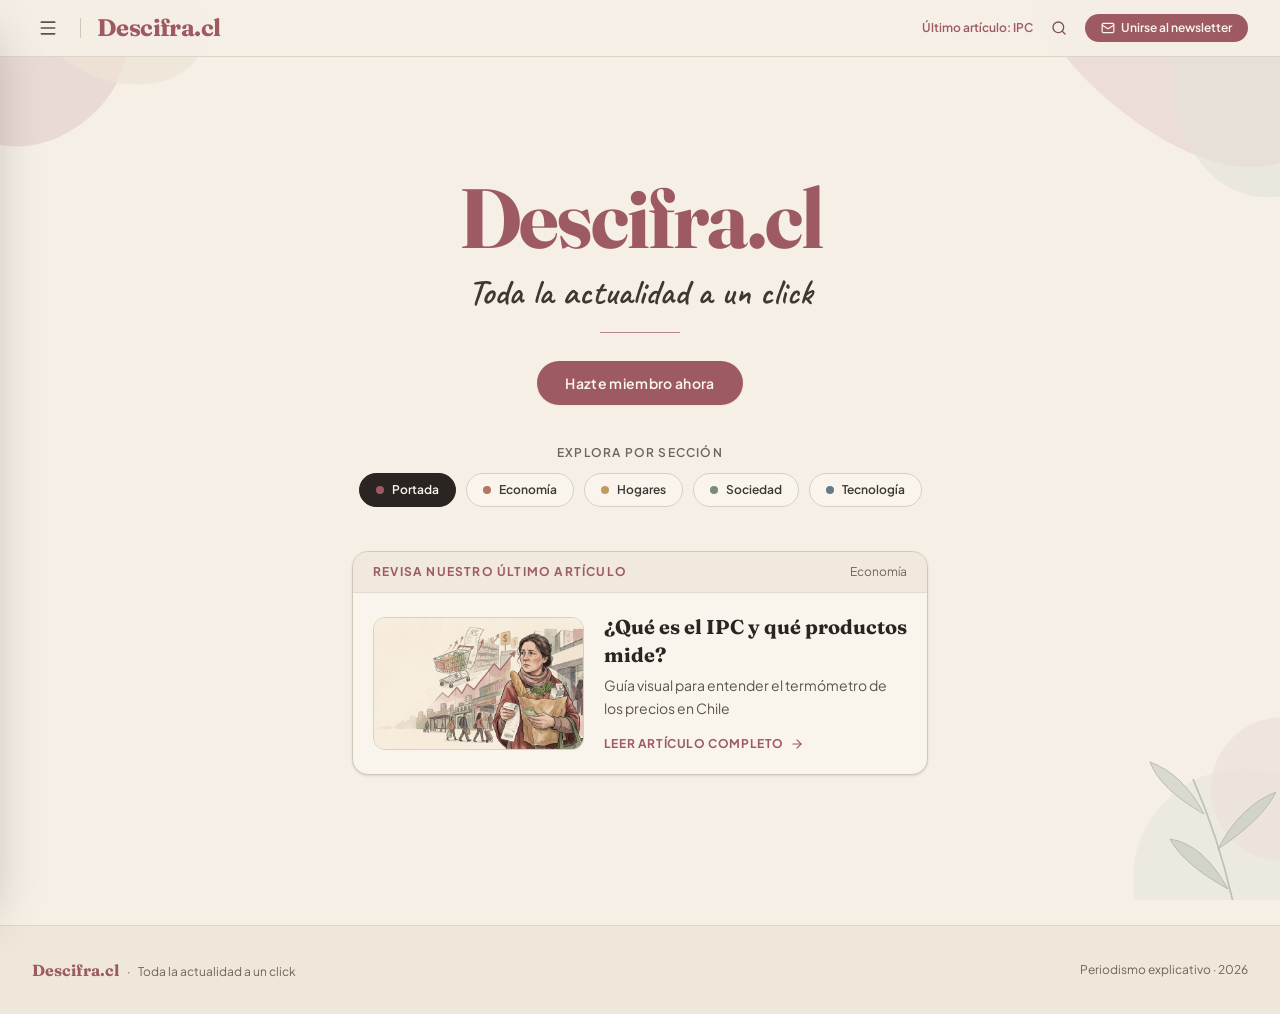
==== index.html @ 37ab764d "Add files via upload" ====
<!doctype html>
<html lang="es">
  <head>
    <meta charset="UTF-8" />
    <meta name="viewport" content="width=device-width, initial-scale=1.0" />
    <title>Descifra.cl — Toda la actualidad a un click</title>
    <meta name="description" content="Toda la actualidad a un click: periodismo explicativo, colorido e interactivo sobre economía, sociedad y contingencia." />
    <link rel="preconnect" href="https://fonts.googleapis.com" />
    <link rel="preconnect" href="https://fonts.gstatic.com" crossorigin />
    <link href="https://fonts.googleapis.com/css2?family=Caveat:wght@500;600;700&family=Fraunces:ital,opsz,wght@0,9..144,400;0,9..144,600;0,9..144,700;1,9..144,400&family=JetBrains+Mono:wght@400;500;600&family=Plus+Jakarta+Sans:wght@400;500;600;700&display=swap" rel="stylesheet" />
    <style>/*! tailwindcss v4.3.5 | MIT License | https://tailwindcss.com */
@layer properties{@supports (((-webkit-hyphens:none)) and (not (margin-trim:block))) or ((-moz-orient:inline) and (not (color:rgb(from red r g b)))){*,:before,:after,::backdrop{--tw-translate-x:0;--tw-translate-y:0;--tw-translate-z:0;--tw-rotate-x:initial;--tw-rotate-y:initial;--tw-rotate-z:initial;--tw-skew-x:initial;--tw-skew-y:initial;--tw-space-y-reverse:0;--tw-divide-y-reverse:0;--tw-border-style:solid;--tw-leading:initial;--tw-font-weight:initial;--tw-tracking:initial;--tw-ordinal:initial;--tw-slashed-zero:initial;--tw-numeric-figure:initial;--tw-numeric-spacing:initial;--tw-numeric-fraction:initial;--tw-shadow:0 0 #0000;--tw-shadow-color:initial;--tw-shadow-alpha:100%;--tw-inset-shadow:0 0 #0000;--tw-inset-shadow-color:initial;--tw-inset-shadow-alpha:100%;--tw-ring-color:initial;--tw-ring-shadow:0 0 #0000;--tw-inset-ring-color:initial;--tw-inset-ring-shadow:0 0 #0000;--tw-ring-inset:initial;--tw-ring-offset-width:0px;--tw-ring-offset-color:#fff;--tw-ring-offset-shadow:0 0 #0000;--tw-blur:initial;--tw-brightness:initial;--tw-contrast:initial;--tw-grayscale:initial;--tw-hue-rotate:initial;--tw-invert:initial;--tw-opacity:initial;--tw-saturate:initial;--tw-sepia:initial;--tw-drop-shadow:initial;--tw-drop-shadow-color:initial;--tw-drop-shadow-alpha:100%;--tw-drop-shadow-size:initial;--tw-backdrop-blur:initial;--tw-backdrop-brightness:initial;--tw-backdrop-contrast:initial;--tw-backdrop-grayscale:initial;--tw-backdrop-hue-rotate:initial;--tw-backdrop-invert:initial;--tw-backdrop-opacity:initial;--tw-backdrop-saturate:initial;--tw-backdrop-sepia:initial;--tw-duration:initial;--tw-ease:initial;--tw-scale-x:1;--tw-scale-y:1;--tw-scale-z:1;--tw-outline-style:solid}}}@layer theme{:root,:host{--font-sans:"Plus Jakarta Sans", ui-sans-serif, system-ui, sans-serif;--font-mono:"JetBrains Mono", ui-monospace, SFMono-Regular, monospace;--color-white:#fff;--spacing:.25rem;--container-md:28rem;--container-xl:36rem;--container-2xl:42rem;--container-3xl:48rem;--text-xs:.75rem;--text-xs--line-height:calc(1 / .75);--text-sm:.875rem;--text-sm--line-height:calc(1.25 / .875);--text-base:1rem;--text-base--line-height:calc(1.5 / 1);--text-lg:1.125rem;--text-lg--line-height:calc(1.75 / 1.125);--text-xl:1.25rem;--text-xl--line-height:calc(1.75 / 1.25);--text-2xl:1.5rem;--text-2xl--line-height:calc(2 / 1.5);--text-3xl:1.875rem;--text-3xl--line-height:calc(2.25 / 1.875);--text-4xl:2.25rem;--text-4xl--line-height:calc(2.5 / 2.25);--text-5xl:3rem;--text-5xl--line-height:1;--text-6xl:3.75rem;--text-6xl--line-height:1;--text-7xl:4.5rem;--text-7xl--line-height:1;--font-weight-medium:500;--font-weight-semibold:600;--font-weight-bold:700;--tracking-tight:-.025em;--tracking-normal:0em;--tracking-wide:.025em;--tracking-wider:.05em;--tracking-widest:.1em;--leading-snug:1.375;--leading-relaxed:1.625;--radius-md:.375rem;--radius-lg:.5rem;--radius-xl:.75rem;--radius-2xl:1rem;--ease-out:cubic-bezier(0, 0, .2, 1);--blur-sm:8px;--default-transition-duration:.15s;--default-transition-timing-function:cubic-bezier(.4, 0, .2, 1);--default-font-family:var(--font-sans);--default-mono-font-family:var(--font-mono);--font-display:"Fraunces", Georgia, ui-serif, serif;--font-script:"Caveat", cursive}}@layer base{*,:after,:before,::backdrop{box-sizing:border-box;border:0 solid;margin:0;padding:0}::file-selector-button{box-sizing:border-box;border:0 solid;margin:0;padding:0}html,:host{-webkit-text-size-adjust:100%;tab-size:4;line-height:1.5;font-family:var(--default-font-family,-apple-system, BlinkMacSystemFont, "Segoe UI", Roboto, "Helvetica Neue", "Noto Sans", Arial, sans-serif, "Apple Color Emoji", "Segoe UI Emoji", "Segoe UI Symbol", "Noto Color Emoji");font-feature-settings:var(--default-font-feature-settings,normal);font-variation-settings:var(--default-font-variation-settings,normal);-webkit-tap-highlight-color:transparent}hr{height:0;color:inherit;border-top-width:1px}abbr:where([title]){-webkit-text-decoration:underline dotted;text-decoration:underline dotted}h1,h2,h3,h4,h5,h6{font-size:inherit;font-weight:inherit}a{color:inherit;-webkit-text-decoration:inherit;-webkit-text-decoration:inherit;-webkit-text-decoration:inherit;-webkit-text-decoration:inherit;text-decoration:inherit}b,strong{font-weight:bolder}code,kbd,samp,pre{font-family:var(--default-mono-font-family,ui-monospace, SFMono-Regular, Menlo, Monaco, Consolas, "Liberation Mono", "Courier New", monospace);font-feature-settings:var(--default-mono-font-feature-settings,normal);font-variation-settings:var(--default-mono-font-variation-settings,normal);font-size:1em}small{font-size:80%}sub,sup{vertical-align:baseline;font-size:75%;line-height:0;position:relative}sub{bottom:-.25em}sup{top:-.5em}table{text-indent:0;border-color:inherit;border-collapse:collapse}:-moz-focusring:where(:not(iframe)){outline:auto}progress{vertical-align:baseline}summary{display:list-item}ol,ul,menu{list-style:none}img,svg,video,canvas,audio,iframe,embed,object{vertical-align:middle;display:block}img,video{max-width:100%;height:auto}button,input,select,optgroup,textarea{font:inherit;font-feature-settings:inherit;font-variation-settings:inherit;letter-spacing:inherit;color:inherit;opacity:1;background-color:#0000;border-radius:0}::file-selector-button{font:inherit;font-feature-settings:inherit;font-variation-settings:inherit;letter-spacing:inherit;color:inherit;opacity:1;background-color:#0000;border-radius:0}:where(select:is([multiple],[size])) optgroup{font-weight:bolder}:where(select:is([multiple],[size])) optgroup option{padding-inline-start:20px}::file-selector-button{margin-inline-end:4px}::placeholder{opacity:1}@supports (not ((-webkit-appearance:-apple-pay-button))) or (contain-intrinsic-size:1px){::placeholder{color:currentColor}@supports (color:color-mix(in lab, red, red)){::placeholder{color:color-mix(in oklab, currentcolor 50%, transparent)}}}textarea{resize:vertical}::-webkit-search-decoration{-webkit-appearance:none}::-webkit-date-and-time-value{min-height:1lh;text-align:inherit}::-webkit-datetime-edit{display:inline-flex}::-webkit-datetime-edit-fields-wrapper{padding:0}::-webkit-datetime-edit{padding-block:0}::-webkit-datetime-edit-year-field{padding-block:0}::-webkit-datetime-edit-month-field{padding-block:0}::-webkit-datetime-edit-day-field{padding-block:0}::-webkit-datetime-edit-hour-field{padding-block:0}::-webkit-datetime-edit-minute-field{padding-block:0}::-webkit-datetime-edit-second-field{padding-block:0}::-webkit-datetime-edit-millisecond-field{padding-block:0}::-webkit-datetime-edit-meridiem-field{padding-block:0}::-webkit-calendar-picker-indicator{line-height:1}:-moz-ui-invalid{box-shadow:none}button,input:where([type=button],[type=reset],[type=submit]){appearance:button}::file-selector-button{appearance:button}::-webkit-inner-spin-button{height:auto}::-webkit-outer-spin-button{height:auto}[hidden]:where(:not([hidden=until-found])){display:none!important}html{scroll-behavior:smooth;font-family:var(--font-sans);color:#2a2522;-webkit-font-smoothing:antialiased;background-color:#f5efe6}h1,h2,h3,h4{font-family:var(--font-display)}}@layer components;@layer utilities{.pointer-events-auto{pointer-events:auto}.pointer-events-none{pointer-events:none}.visible{visibility:visible}.sr-only{clip-path:inset(50%);white-space:nowrap;border-width:0;width:1px;height:1px;margin:-1px;padding:0;position:absolute;overflow:hidden}.absolute{position:absolute}.fixed{position:fixed}.relative{position:relative}.static{position:static}.sticky{position:sticky}.inset-0{inset:0}.inset-y-0{inset-block:0}.-top-10{top:calc(var(--spacing) * -10)}.-top-16{top:calc(var(--spacing) * -16)}.top-0{top:0}.top-3{top:calc(var(--spacing) * 3)}.top-4{top:calc(var(--spacing) * 4)}.top-\[42\%\]{top:42%}.-right-12{right:calc(var(--spacing) * -12)}.-right-20{right:calc(var(--spacing) * -20)}.right-3{right:calc(var(--spacing) * 3)}.right-4{right:calc(var(--spacing) * 4)}.-bottom-16{bottom:calc(var(--spacing) * -16)}.-left-24{left:calc(var(--spacing) * -24)}.left-0{left:0}.left-1\/2{left:50%}.z-0{z-index:0}.z-10{z-index:10}.z-40{z-index:40}.z-50{z-index:50}.order-1{order:1}.order-2{order:2}.container{width:100%}@media (width>=40rem){.container{max-width:40rem}}@media (width>=48rem){.container{max-width:48rem}}@media (width>=64rem){.container{max-width:64rem}}@media (width>=80rem){.container{max-width:80rem}}@media (width>=96rem){.container{max-width:96rem}}.mx-2{margin-inline:calc(var(--spacing) * 2)}.mx-auto{margin-inline:auto}.mt-0\.5{margin-top:calc(var(--spacing) * .5)}.mt-1{margin-top:var(--spacing)}.mt-1\.5{margin-top:calc(var(--spacing) * 1.5)}.mt-2{margin-top:calc(var(--spacing) * 2)}.mt-3{margin-top:calc(var(--spacing) * 3)}.mt-4{margin-top:calc(var(--spacing) * 4)}.mt-5{margin-top:calc(var(--spacing) * 5)}.mt-6{margin-top:calc(var(--spacing) * 6)}.mt-7{margin-top:calc(var(--spacing) * 7)}.mt-8{margin-top:calc(var(--spacing) * 8)}.mt-10{margin-top:calc(var(--spacing) * 10)}.mt-11{margin-top:calc(var(--spacing) * 11)}.mt-12{margin-top:calc(var(--spacing) * 12)}.mb-1{margin-bottom:var(--spacing)}.mb-1\.5{margin-bottom:calc(var(--spacing) * 1.5)}.mb-2{margin-bottom:calc(var(--spacing) * 2)}.mb-2\.5{margin-bottom:calc(var(--spacing) * 2.5)}.mb-3{margin-bottom:calc(var(--spacing) * 3)}.mb-4{margin-bottom:calc(var(--spacing) * 4)}.mb-5{margin-bottom:calc(var(--spacing) * 5)}.mb-6{margin-bottom:calc(var(--spacing) * 6)}.ml-0\.5{margin-left:calc(var(--spacing) * .5)}.ml-1{margin-left:var(--spacing)}.line-clamp-2{-webkit-line-clamp:2;-webkit-box-orient:vertical;display:-webkit-box;overflow:hidden}.block{display:block}.contents{display:contents}.flex{display:flex}.grid{display:grid}.hidden{display:none}.inline{display:inline}.inline-block{display:inline-block}.inline-flex{display:inline-flex}.table{display:table}.aspect-\[16\/9\]{aspect-ratio:16/9}.aspect-\[16\/10\]{aspect-ratio:16/10}.h-1\.5{height:calc(var(--spacing) * 1.5)}.h-2{height:calc(var(--spacing) * 2)}.h-2\.5{height:calc(var(--spacing) * 2.5)}.h-3{height:calc(var(--spacing) * 3)}.h-3\.5{height:calc(var(--spacing) * 3.5)}.h-4{height:calc(var(--spacing) * 4)}.h-5{height:calc(var(--spacing) * 5)}.h-6{height:calc(var(--spacing) * 6)}.h-9{height:calc(var(--spacing) * 9)}.h-10{height:calc(var(--spacing) * 10)}.h-14{height:calc(var(--spacing) * 14)}.h-16{height:calc(var(--spacing) * 16)}.h-72{height:calc(var(--spacing) * 72)}.h-80{height:calc(var(--spacing) * 80)}.h-\[1\.5px\]{height:1.5px}.h-\[3px\]{height:3px}.h-auto{height:auto}.h-full{height:100%}.min-h-\[calc\(100vh-8rem\)\]{min-height:calc(100vh - 8rem)}.min-h-screen{min-height:100vh}.w-1\.5{width:calc(var(--spacing) * 1.5)}.w-2{width:calc(var(--spacing) * 2)}.w-2\.5{width:calc(var(--spacing) * 2.5)}.w-3{width:calc(var(--spacing) * 3)}.w-3\.5{width:calc(var(--spacing) * 3.5)}.w-4{width:calc(var(--spacing) * 4)}.w-5{width:calc(var(--spacing) * 5)}.w-6{width:calc(var(--spacing) * 6)}.w-10{width:calc(var(--spacing) * 10)}.w-14{width:calc(var(--spacing) * 14)}.w-16{width:calc(var(--spacing) * 16)}.w-20{width:calc(var(--spacing) * 20)}.w-72{width:calc(var(--spacing) * 72)}.w-80{width:calc(var(--spacing) * 80)}.w-96{width:calc(var(--spacing) * 96)}.w-full{width:100%}.w-px{width:1px}.max-w-2xl{max-width:var(--container-2xl)}.max-w-3xl{max-width:var(--container-3xl)}.max-w-\[85vw\]{max-width:85vw}.max-w-\[960px\]{max-width:960px}.max-w-\[1320px\]{max-width:1320px}.max-w-md{max-width:var(--container-md)}.max-w-xl{max-width:var(--container-xl)}.min-w-0{min-width:0}.flex-1{flex:1}.shrink-0{flex-shrink:0}.-translate-x-1\/2{--tw-translate-x:calc(calc(1 / 2 * 100%) * -1);translate:var(--tw-translate-x) var(--tw-translate-y)}.-translate-x-full{--tw-translate-x:-100%;translate:var(--tw-translate-x) var(--tw-translate-y)}.translate-x-0{--tw-translate-x:0px;translate:var(--tw-translate-x) var(--tw-translate-y)}.-translate-y-1\/2{--tw-translate-y:calc(calc(1 / 2 * 100%) * -1);translate:var(--tw-translate-x) var(--tw-translate-y)}.transform{transform:var(--tw-rotate-x, ) var(--tw-rotate-y, ) var(--tw-rotate-z, ) var(--tw-skew-x, ) var(--tw-skew-y, )}.cursor-pointer{cursor:pointer}.resize{resize:both}.scroll-mt-24{scroll-margin-top:calc(var(--spacing) * 24)}.grid-cols-1{grid-template-columns:repeat(1,minmax(0,1fr))}.grid-cols-2{grid-template-columns:repeat(2,minmax(0,1fr))}.flex-col{flex-direction:column}.flex-wrap{flex-wrap:wrap}.items-baseline{align-items:baseline}.items-center{align-items:center}.items-start{align-items:flex-start}.justify-between{justify-content:space-between}.justify-center{justify-content:center}.gap-1{gap:var(--spacing)}.gap-1\.5{gap:calc(var(--spacing) * 1.5)}.gap-2{gap:calc(var(--spacing) * 2)}.gap-2\.5{gap:calc(var(--spacing) * 2.5)}.gap-3{gap:calc(var(--spacing) * 3)}.gap-4{gap:calc(var(--spacing) * 4)}.gap-5{gap:calc(var(--spacing) * 5)}.gap-6{gap:calc(var(--spacing) * 6)}.gap-8{gap:calc(var(--spacing) * 8)}.gap-10{gap:calc(var(--spacing) * 10)}:where(.space-y-1>:not(:last-child)){--tw-space-y-reverse:0;margin-block-start:calc(var(--spacing) * var(--tw-space-y-reverse));margin-block-end:calc(var(--spacing) * calc(1 - var(--tw-space-y-reverse)))}:where(.space-y-1\.5>:not(:last-child)){--tw-space-y-reverse:0;margin-block-start:calc(calc(var(--spacing) * 1.5) * var(--tw-space-y-reverse));margin-block-end:calc(calc(var(--spacing) * 1.5) * calc(1 - var(--tw-space-y-reverse)))}:where(.space-y-3>:not(:last-child)){--tw-space-y-reverse:0;margin-block-start:calc(calc(var(--spacing) * 3) * var(--tw-space-y-reverse));margin-block-end:calc(calc(var(--spacing) * 3) * calc(1 - var(--tw-space-y-reverse)))}:where(.space-y-4>:not(:last-child)){--tw-space-y-reverse:0;margin-block-start:calc(calc(var(--spacing) * 4) * var(--tw-space-y-reverse));margin-block-end:calc(calc(var(--spacing) * 4) * calc(1 - var(--tw-space-y-reverse)))}:where(.space-y-14>:not(:last-child)){--tw-space-y-reverse:0;margin-block-start:calc(calc(var(--spacing) * 14) * var(--tw-space-y-reverse));margin-block-end:calc(calc(var(--spacing) * 14) * calc(1 - var(--tw-space-y-reverse)))}:where(.divide-y>:not(:last-child)){--tw-divide-y-reverse:0;border-bottom-style:var(--tw-border-style);border-top-style:var(--tw-border-style);border-top-width:calc(1px * var(--tw-divide-y-reverse));border-bottom-width:calc(1px * calc(1 - var(--tw-divide-y-reverse)))}:where(.divide-\[\#DDD2C4\]>:not(:last-child)){border-color:#ddd2c4}.truncate{text-overflow:ellipsis;white-space:nowrap;overflow:hidden}.overflow-hidden{overflow:hidden}.rounded{border-radius:.25rem}.rounded-2xl{border-radius:var(--radius-2xl)}.rounded-full{border-radius:2147483647px}.rounded-lg{border-radius:var(--radius-lg)}.rounded-md{border-radius:var(--radius-md)}.rounded-xl{border-radius:var(--radius-xl)}.border{border-style:var(--tw-border-style);border-width:1px}.border-2{border-style:var(--tw-border-style);border-width:2px}.border-t{border-top-style:var(--tw-border-style);border-top-width:1px}.border-r{border-right-style:var(--tw-border-style);border-right-width:1px}.border-b{border-bottom-style:var(--tw-border-style);border-bottom-width:1px}.border-\[\#2A2522\]{border-color:#2a2522}.border-\[\#2A2522\]\/10{border-color:oklab(26.892% .00559601 .00744852/.1)}.border-\[\#3A322D\]{border-color:#3a322d}.border-\[\#B6C5AF\]{border-color:#b6c5af}.border-\[\#C9BCAE\]{border-color:#c9bcae}.border-\[\#D2C6B7\]{border-color:#d2c6b7}.border-\[\#D9CEBF\]{border-color:#d9cebf}.border-\[\#DDD2C4\]{border-color:#ddd2c4}.border-\[\#DEC1C2\]{border-color:#dec1c2}.border-\[\#DED4C6\]{border-color:#ded4c6}.border-\[\#E4DACB\]{border-color:#e4dacb}.border-\[\#FAF6F0\]\/90{border-color:oklab(97.4572% .00183618 .0088526/.9)}.bg-\[\#2A2522\]{background-color:#2a2522}.bg-\[\#2A2522\]\/35{background-color:oklab(26.892% .00559601 .00744852/.35)}.bg-\[\#2A2522\]\/45{background-color:oklab(26.892% .00559601 .00744852/.45)}.bg-\[\#4A403A\]{background-color:#4a403a}.bg-\[\#9E5A63\]{background-color:#9e5a63}.bg-\[\#9E5A63\]\/70{background-color:oklab(54.8139% .0877684 .0186/.7)}.bg-\[\#9E5A63\]\/90{background-color:oklab(54.8139% .0877684 .0186/.9)}.bg-\[\#241F1C\]{background-color:#241f1c}.bg-\[\#241F1C\]\/85{background-color:oklab(24.3889% .00574739 .00763387/.85)}.bg-\[\#332B26\]{background-color:#332b26}.bg-\[\#64798A\]{background-color:#64798a}.bg-\[\#D2C6B7\]{background-color:#d2c6b7}.bg-\[\#E0D6C8\]{background-color:#e0d6c8}.bg-\[\#EBE1D2\]{background-color:#ebe1d2}.bg-\[\#EEF2EC\]{background-color:#eef2ec}.bg-\[\#EFE7DA\]{background-color:#efe7da}.bg-\[\#EFE7DA\]\/80{background-color:oklab(93.0721% .00333086 .0191177/.8)}.bg-\[\#F5EFE6\]{background-color:#f5efe6}.bg-\[\#F5EFE6\]\/95{background-color:oklab(95.4327% .0027695 .01333/.95)}.bg-\[\#F6ECEB\]{background-color:#f6eceb}.bg-\[\#FAF5EC\]{background-color:#faf5ec}.bg-\[\#FAF5EC\]\/80{background-color:oklab(97.1552% .00172782 .0129529/.8)}.bg-\[\#FAF5EC\]\/85{background-color:oklab(97.1552% .00172782 .0129529/.85)}.bg-\[\#FAF5EC\]\/95{background-color:oklab(97.1552% .00172782 .0129529/.95)}.bg-\[\#FAF6F0\]{background-color:#faf6f0}.fill-current{fill:currentColor}.object-cover{object-fit:cover}.p-1{padding:var(--spacing)}.p-1\.5{padding:calc(var(--spacing) * 1.5)}.p-3\.5{padding:calc(var(--spacing) * 3.5)}.p-4{padding:calc(var(--spacing) * 4)}.p-5{padding:calc(var(--spacing) * 5)}.p-6{padding:calc(var(--spacing) * 6)}.px-2\.5{padding-inline:calc(var(--spacing) * 2.5)}.px-3{padding-inline:calc(var(--spacing) * 3)}.px-3\.5{padding-inline:calc(var(--spacing) * 3.5)}.px-4{padding-inline:calc(var(--spacing) * 4)}.px-5{padding-inline:calc(var(--spacing) * 5)}.px-6{padding-inline:calc(var(--spacing) * 6)}.px-7{padding-inline:calc(var(--spacing) * 7)}.py-1{padding-block:var(--spacing)}.py-1\.5{padding-block:calc(var(--spacing) * 1.5)}.py-2{padding-block:calc(var(--spacing) * 2)}.py-2\.5{padding-block:calc(var(--spacing) * 2.5)}.py-3{padding-block:calc(var(--spacing) * 3)}.py-4{padding-block:calc(var(--spacing) * 4)}.py-8{padding-block:calc(var(--spacing) * 8)}.py-10{padding-block:calc(var(--spacing) * 10)}.pt-3{padding-top:calc(var(--spacing) * 3)}.pt-4{padding-top:calc(var(--spacing) * 4)}.pt-5{padding-top:calc(var(--spacing) * 5)}.pt-8{padding-top:calc(var(--spacing) * 8)}.pt-10{padding-top:calc(var(--spacing) * 10)}.pb-2{padding-bottom:calc(var(--spacing) * 2)}.pb-4{padding-bottom:calc(var(--spacing) * 4)}.pb-16{padding-bottom:calc(var(--spacing) * 16)}.text-center{text-align:center}.text-left{text-align:left}.font-display{font-family:var(--font-display)}.font-mono{font-family:var(--font-mono)}.font-sans{font-family:var(--font-sans)}.text-2xl{font-size:var(--text-2xl);line-height:var(--tw-leading,var(--text-2xl--line-height))}.text-3xl{font-size:var(--text-3xl);line-height:var(--tw-leading,var(--text-3xl--line-height))}.text-4xl{font-size:var(--text-4xl);line-height:var(--tw-leading,var(--text-4xl--line-height))}.text-6xl{font-size:var(--text-6xl);line-height:var(--tw-leading,var(--text-6xl--line-height))}.text-base{font-size:var(--text-base);line-height:var(--tw-leading,var(--text-base--line-height))}.text-lg{font-size:var(--text-lg);line-height:var(--tw-leading,var(--text-lg--line-height))}.text-sm{font-size:var(--text-sm);line-height:var(--tw-leading,var(--text-sm--line-height))}.text-xl{font-size:var(--text-xl);line-height:var(--tw-leading,var(--text-xl--line-height))}.text-xs{font-size:var(--text-xs);line-height:var(--tw-leading,var(--text-xs--line-height))}.text-\[11px\]{font-size:11px}.leading-relaxed{--tw-leading:var(--leading-relaxed);line-height:var(--leading-relaxed)}.leading-snug{--tw-leading:var(--leading-snug);line-height:var(--leading-snug)}.font-bold{--tw-font-weight:var(--font-weight-bold);font-weight:var(--font-weight-bold)}.font-medium{--tw-font-weight:var(--font-weight-medium);font-weight:var(--font-weight-medium)}.font-semibold{--tw-font-weight:var(--font-weight-semibold);font-weight:var(--font-weight-semibold)}.tracking-normal{--tw-tracking:var(--tracking-normal);letter-spacing:var(--tracking-normal)}.tracking-tight{--tw-tracking:var(--tracking-tight);letter-spacing:var(--tracking-tight)}.tracking-wide{--tw-tracking:var(--tracking-wide);letter-spacing:var(--tracking-wide)}.tracking-wider{--tw-tracking:var(--tracking-wider);letter-spacing:var(--tracking-wider)}.tracking-widest{--tw-tracking:var(--tracking-widest);letter-spacing:var(--tracking-widest)}.text-balance{text-wrap:balance}.whitespace-nowrap{white-space:nowrap}.text-\[\#2A2522\]{color:#2a2522}.text-\[\#2B3727\]{color:#2b3727}.text-\[\#3E3732\]{color:#3e3732}.text-\[\#4A423C\]{color:#4a423c}.text-\[\#4E2328\]{color:#4e2328}.text-\[\#5A7053\]{color:#5a7053}.text-\[\#5D534B\]{color:#5d534b}.text-\[\#5D7356\]{color:#5d7356}.text-\[\#6E363E\]{color:#6e363e}.text-\[\#6E645C\]{color:#6e645c}.text-\[\#7A8B74\]{color:#7a8b74}.text-\[\#7B5257\]{color:#7b5257}.text-\[\#7D7268\]{color:#7d7268}.text-\[\#8D8177\]{color:#8d8177}.text-\[\#9E5A63\]{color:#9e5a63}.text-\[\#625A54\]{color:#625a54}.text-\[\#64798A\]{color:#64798a}.text-\[\#B87462\]{color:#b87462}.text-\[\#C7BAAB\]{color:#c7baab}.text-\[\#D9CEBF\]{color:#d9cebf}.text-\[\#EFE7DA\]{color:#efe7da}.text-\[\#FAF6F0\]{color:#faf6f0}.lowercase{text-transform:lowercase}.normal-case{text-transform:none}.uppercase{text-transform:uppercase}.italic{font-style:italic}.tabular-nums{--tw-numeric-spacing:tabular-nums;font-variant-numeric:var(--tw-ordinal, ) var(--tw-slashed-zero, ) var(--tw-numeric-figure, ) var(--tw-numeric-spacing, ) var(--tw-numeric-fraction, )}.underline-offset-4{text-underline-offset:4px}.accent-\[\#9E5A63\]{accent-color:#9e5a63}.opacity-0{opacity:0}.opacity-40{opacity:.4}.opacity-45{opacity:.45}.opacity-80{opacity:.8}.opacity-100{opacity:1}.shadow-2xl{--tw-shadow:0 25px 50px -12px var(--tw-shadow-color,#00000040);box-shadow:var(--tw-inset-shadow), var(--tw-inset-ring-shadow), var(--tw-ring-offset-shadow), var(--tw-ring-shadow), var(--tw-shadow)}.shadow-md{--tw-shadow:0 4px 6px -1px var(--tw-shadow-color,#0000001a), 0 2px 4px -2px var(--tw-shadow-color,#0000001a);box-shadow:var(--tw-inset-shadow), var(--tw-inset-ring-shadow), var(--tw-ring-offset-shadow), var(--tw-ring-shadow), var(--tw-shadow)}.shadow-sm{--tw-shadow:0 1px 3px 0 var(--tw-shadow-color,#0000001a), 0 1px 2px -1px var(--tw-shadow-color,#0000001a);box-shadow:var(--tw-inset-shadow), var(--tw-inset-ring-shadow), var(--tw-ring-offset-shadow), var(--tw-ring-shadow), var(--tw-shadow)}.shadow-xl{--tw-shadow:0 20px 25px -5px var(--tw-shadow-color,#0000001a), 0 8px 10px -6px var(--tw-shadow-color,#0000001a);box-shadow:var(--tw-inset-shadow), var(--tw-inset-ring-shadow), var(--tw-ring-offset-shadow), var(--tw-ring-shadow), var(--tw-shadow)}.shadow-xs{--tw-shadow:0 1px 2px 0 var(--tw-shadow-color,#0000000d);box-shadow:var(--tw-inset-shadow), var(--tw-inset-ring-shadow), var(--tw-ring-offset-shadow), var(--tw-ring-shadow), var(--tw-shadow)}.ring-2{--tw-ring-shadow:var(--tw-ring-inset, ) 0 0 0 calc(2px + var(--tw-ring-offset-width)) var(--tw-ring-color,currentcolor);box-shadow:var(--tw-inset-shadow), var(--tw-inset-ring-shadow), var(--tw-ring-offset-shadow), var(--tw-ring-shadow), var(--tw-shadow)}.ring-\[\#2A2522\]{--tw-ring-color:#2a2522}.blur{--tw-blur:blur(8px);filter:var(--tw-blur, ) var(--tw-brightness, ) var(--tw-contrast, ) var(--tw-grayscale, ) var(--tw-hue-rotate, ) var(--tw-invert, ) var(--tw-saturate, ) var(--tw-sepia, ) var(--tw-drop-shadow, )}.filter{filter:var(--tw-blur, ) var(--tw-brightness, ) var(--tw-contrast, ) var(--tw-grayscale, ) var(--tw-hue-rotate, ) var(--tw-invert, ) var(--tw-saturate, ) var(--tw-sepia, ) var(--tw-drop-shadow, )}.filter\!{filter:var(--tw-blur, ) var(--tw-brightness, ) var(--tw-contrast, ) var(--tw-grayscale, ) var(--tw-hue-rotate, ) var(--tw-invert, ) var(--tw-saturate, ) var(--tw-sepia, ) var(--tw-drop-shadow, )!important}.backdrop-blur-\[1px\]{--tw-backdrop-blur:blur(1px);-webkit-backdrop-filter:var(--tw-backdrop-blur, ) var(--tw-backdrop-brightness, ) var(--tw-backdrop-contrast, ) var(--tw-backdrop-grayscale, ) var(--tw-backdrop-hue-rotate, ) var(--tw-backdrop-invert, ) var(--tw-backdrop-opacity, ) var(--tw-backdrop-saturate, ) var(--tw-backdrop-sepia, );backdrop-filter:var(--tw-backdrop-blur, ) var(--tw-backdrop-brightness, ) var(--tw-backdrop-contrast, ) var(--tw-backdrop-grayscale, ) var(--tw-backdrop-hue-rotate, ) var(--tw-backdrop-invert, ) var(--tw-backdrop-opacity, ) var(--tw-backdrop-saturate, ) var(--tw-backdrop-sepia, )}.backdrop-blur-sm{--tw-backdrop-blur:blur(var(--blur-sm));-webkit-backdrop-filter:var(--tw-backdrop-blur, ) var(--tw-backdrop-brightness, ) var(--tw-backdrop-contrast, ) var(--tw-backdrop-grayscale, ) var(--tw-backdrop-hue-rotate, ) var(--tw-backdrop-invert, ) var(--tw-backdrop-opacity, ) var(--tw-backdrop-saturate, ) var(--tw-backdrop-sepia, );backdrop-filter:var(--tw-backdrop-blur, ) var(--tw-backdrop-brightness, ) var(--tw-backdrop-contrast, ) var(--tw-backdrop-grayscale, ) var(--tw-backdrop-hue-rotate, ) var(--tw-backdrop-invert, ) var(--tw-backdrop-opacity, ) var(--tw-backdrop-saturate, ) var(--tw-backdrop-sepia, )}.transition{transition-property:color,background-color,border-color,outline-color,text-decoration-color,fill,stroke,--tw-gradient-from,--tw-gradient-via,--tw-gradient-to,opacity,box-shadow,transform,translate,scale,rotate,filter,-webkit-backdrop-filter,backdrop-filter,display,content-visibility,overlay,pointer-events;transition-timing-function:var(--tw-ease,var(--default-transition-timing-function));transition-duration:var(--tw-duration,var(--default-transition-duration))}.transition-\[width\]{transition-property:width;transition-timing-function:var(--tw-ease,var(--default-transition-timing-function));transition-duration:var(--tw-duration,var(--default-transition-duration))}.transition-all{transition-property:all;transition-timing-function:var(--tw-ease,var(--default-transition-timing-function));transition-duration:var(--tw-duration,var(--default-transition-duration))}.transition-colors{transition-property:color,background-color,border-color,outline-color,text-decoration-color,fill,stroke,--tw-gradient-from,--tw-gradient-via,--tw-gradient-to;transition-timing-function:var(--tw-ease,var(--default-transition-timing-function));transition-duration:var(--tw-duration,var(--default-transition-duration))}.transition-opacity{transition-property:opacity;transition-timing-function:var(--tw-ease,var(--default-transition-timing-function));transition-duration:var(--tw-duration,var(--default-transition-duration))}.transition-shadow{transition-property:box-shadow;transition-timing-function:var(--tw-ease,var(--default-transition-timing-function));transition-duration:var(--tw-duration,var(--default-transition-duration))}.transition-transform{transition-property:transform,translate,scale,rotate;transition-timing-function:var(--tw-ease,var(--default-transition-timing-function));transition-duration:var(--tw-duration,var(--default-transition-duration))}.duration-150{--tw-duration:.15s;transition-duration:.15s}.duration-200{--tw-duration:.2s;transition-duration:.2s}.duration-300{--tw-duration:.3s;transition-duration:.3s}.ease-out{--tw-ease:var(--ease-out);transition-timing-function:var(--ease-out)}.ring-inset{--tw-ring-inset:inset}@media (hover:hover){:is(:where(.group):hover .group-hover\:translate-x-0\.5){--tw-translate-x:calc(var(--spacing) * .5);translate:var(--tw-translate-x) var(--tw-translate-y)}:is(:where(.group):hover .group-hover\:translate-x-1){--tw-translate-x:var(--spacing);translate:var(--tw-translate-x) var(--tw-translate-y)}:is(:where(.group):hover .group-hover\:scale-\[1\.03\]){scale:1.03}:is(:where(.group):hover .group-hover\:text-\[\#9E5A63\]){color:#9e5a63}:is(:where(.group):hover .group-hover\:text-\[\#FAF6F0\]){color:#faf6f0}}.placeholder\:text-\[\#8D8177\]::placeholder{color:#8d8177}@media (hover:hover){.hover\:scale-105:hover{--tw-scale-x:105%;--tw-scale-y:105%;--tw-scale-z:105%;scale:var(--tw-scale-x) var(--tw-scale-y)}.hover\:border-\[\#9E5A63\]:hover{border-color:#9e5a63}.hover\:border-\[\#B9AA98\]:hover{border-color:#b9aa98}.hover\:bg-\[\#3A322D\]:hover{background-color:#3a322d}.hover\:bg-\[\#9E5A63\]:hover{background-color:#9e5a63}.hover\:bg-\[\#844850\]:hover{background-color:#844850}.hover\:bg-\[\#EAE0D0\]:hover{background-color:#eae0d0}.hover\:bg-\[\#EAE1D4\]:hover{background-color:#eae1d4}.hover\:bg-\[\#ECE4D7\]:hover{background-color:#ece4d7}.hover\:bg-\[\#EFE6D8\]:hover{background-color:#efe6d8}.hover\:bg-\[\#EFE7DA\]:hover{background-color:#efe7da}.hover\:bg-\[\#F1E8DA\]:hover{background-color:#f1e8da}.hover\:bg-\[\#F5EFE6\]\/70:hover{background-color:oklab(95.4327% .0027695 .01333/.7)}.hover\:text-\[\#2A2522\]:hover{color:#2a2522}.hover\:text-\[\#9E5A63\]:hover{color:#9e5a63}.hover\:text-\[\#FAF6F0\]:hover{color:#faf6f0}.hover\:text-white:hover{color:var(--color-white)}.hover\:underline:hover{text-decoration-line:underline}.hover\:opacity-100:hover{opacity:1}.hover\:shadow-md:hover{--tw-shadow:0 4px 6px -1px var(--tw-shadow-color,#0000001a), 0 2px 4px -2px var(--tw-shadow-color,#0000001a);box-shadow:var(--tw-inset-shadow), var(--tw-inset-ring-shadow), var(--tw-ring-offset-shadow), var(--tw-ring-shadow), var(--tw-shadow)}}.focus\:border-\[\#9E5A63\]:focus{border-color:#9e5a63}.focus\:outline-none:focus{--tw-outline-style:none;outline-style:none}.focus-visible\:outline-2:focus-visible{outline-style:var(--tw-outline-style);outline-width:2px}.focus-visible\:outline-offset-2:focus-visible{outline-offset:2px}.focus-visible\:outline-\[\#2A2522\]:focus-visible{outline-color:#2a2522}.focus-visible\:outline-\[\#9E5A63\]:focus-visible{outline-color:#9e5a63}.focus-visible\:outline-\[\#FAF6F0\]:focus-visible{outline-color:#faf6f0}@media (width>=40rem){.sm\:col-span-5{grid-column:span 5/span 5}.sm\:col-span-7{grid-column:span 7/span 7}.sm\:block{display:block}.sm\:inline-flex{display:inline-flex}.sm\:grid-cols-2{grid-template-columns:repeat(2,minmax(0,1fr))}.sm\:grid-cols-3{grid-template-columns:repeat(3,minmax(0,1fr))}.sm\:grid-cols-12{grid-template-columns:repeat(12,minmax(0,1fr))}.sm\:flex-row{flex-direction:row}.sm\:items-center{align-items:center}.sm\:justify-between{justify-content:space-between}.sm\:gap-4{gap:calc(var(--spacing) * 4)}.sm\:p-5{padding:calc(var(--spacing) * 5)}.sm\:p-6{padding:calc(var(--spacing) * 6)}.sm\:px-6{padding-inline:calc(var(--spacing) * 6)}.sm\:py-14{padding-block:calc(var(--spacing) * 14)}.sm\:text-4xl{font-size:var(--text-4xl);line-height:var(--tw-leading,var(--text-4xl--line-height))}.sm\:text-5xl{font-size:var(--text-5xl);line-height:var(--tw-leading,var(--text-5xl--line-height))}.sm\:text-7xl{font-size:var(--text-7xl);line-height:var(--tw-leading,var(--text-7xl--line-height))}.sm\:text-sm{font-size:var(--text-sm);line-height:var(--tw-leading,var(--text-sm--line-height))}.sm\:text-\[1\.2rem\]{font-size:1.2rem}}@media (width>=48rem){.md\:grid-cols-2{grid-template-columns:repeat(2,minmax(0,1fr))}}@media (width>=64rem){.lg\:sticky{position:sticky}.lg\:top-20{top:calc(var(--spacing) * 20)}.lg\:order-1{order:1}.lg\:order-2{order:2}.lg\:col-span-3{grid-column:span 3/span 3}.lg\:col-span-5{grid-column:span 5/span 5}.lg\:col-span-6{grid-column:span 6/span 6}.lg\:col-span-7{grid-column:span 7/span 7}.lg\:col-span-9{grid-column:span 9/span 9}.lg\:hidden{display:none}.lg\:grid-cols-4{grid-template-columns:repeat(4,minmax(0,1fr))}.lg\:grid-cols-12{grid-template-columns:repeat(12,minmax(0,1fr))}.lg\:px-8{padding-inline:calc(var(--spacing) * 8)}.lg\:text-\[5\.25rem\]{font-size:5.25rem}.lg\:leading-\[1\.08\]{--tw-leading:1.08;line-height:1.08}.lg\:leading-none{--tw-leading:1;line-height:1}}}@media (prefers-reduced-motion:reduce){html{scroll-behavior:auto}*,:before,:after{transition-duration:.01ms!important;animation-duration:.01ms!important;animation-iteration-count:1!important}}@property --tw-translate-x{syntax:"*";inherits:false;initial-value:0}@property --tw-translate-y{syntax:"*";inherits:false;initial-value:0}@property --tw-translate-z{syntax:"*";inherits:false;initial-value:0}@property --tw-rotate-x{syntax:"*";inherits:false}@property --tw-rotate-y{syntax:"*";inherits:false}@property --tw-rotate-z{syntax:"*";inherits:false}@property --tw-skew-x{syntax:"*";inherits:false}@property --tw-skew-y{syntax:"*";inherits:false}@property --tw-space-y-reverse{syntax:"*";inherits:false;initial-value:0}@property --tw-divide-y-reverse{syntax:"*";inherits:false;initial-value:0}@property --tw-border-style{syntax:"*";inherits:false;initial-value:solid}@property --tw-leading{syntax:"*";inherits:false}@property --tw-font-weight{syntax:"*";inherits:false}@property --tw-tracking{syntax:"*";inherits:false}@property --tw-ordinal{syntax:"*";inherits:false}@property --tw-slashed-zero{syntax:"*";inherits:false}@property --tw-numeric-figure{syntax:"*";inherits:false}@property --tw-numeric-spacing{syntax:"*";inherits:false}@property --tw-numeric-fraction{syntax:"*";inherits:false}@property --tw-shadow{syntax:"*";inherits:false;initial-value:0 0 #0000}@property --tw-shadow-color{syntax:"*";inherits:false}@property --tw-shadow-alpha{syntax:"<percentage>";inherits:false;initial-value:100%}@property --tw-inset-shadow{syntax:"*";inherits:false;initial-value:0 0 #0000}@property --tw-inset-shadow-color{syntax:"*";inherits:false}@property --tw-inset-shadow-alpha{syntax:"<percentage>";inherits:false;initial-value:100%}@property --tw-ring-color{syntax:"*";inherits:false}@property --tw-ring-shadow{syntax:"*";inherits:false;initial-value:0 0 #0000}@property --tw-inset-ring-color{syntax:"*";inherits:false}@property --tw-inset-ring-shadow{syntax:"*";inherits:false;initial-value:0 0 #0000}@property --tw-ring-inset{syntax:"*";inherits:false}@property --tw-ring-offset-width{syntax:"<length>";inherits:false;initial-value:0}@property --tw-ring-offset-color{syntax:"*";inherits:false;initial-value:#fff}@property --tw-ring-offset-shadow{syntax:"*";inherits:false;initial-value:0 0 #0000}@property --tw-blur{syntax:"*";inherits:false}@property --tw-brightness{syntax:"*";inherits:false}@property --tw-contrast{syntax:"*";inherits:false}@property --tw-grayscale{syntax:"*";inherits:false}@property --tw-hue-rotate{syntax:"*";inherits:false}@property --tw-invert{syntax:"*";inherits:false}@property --tw-opacity{syntax:"*";inherits:false}@property --tw-saturate{syntax:"*";inherits:false}@property --tw-sepia{syntax:"*";inherits:false}@property --tw-drop-shadow{syntax:"*";inherits:false}@property --tw-drop-shadow-color{syntax:"*";inherits:false}@property --tw-drop-shadow-alpha{syntax:"<percentage>";inherits:false;initial-value:100%}@property --tw-drop-shadow-size{syntax:"*";inherits:false}@property --tw-backdrop-blur{syntax:"*";inherits:false}@property --tw-backdrop-brightness{syntax:"*";inherits:false}@property --tw-backdrop-contrast{syntax:"*";inherits:false}@property --tw-backdrop-grayscale{syntax:"*";inherits:false}@property --tw-backdrop-hue-rotate{syntax:"*";inherits:false}@property --tw-backdrop-invert{syntax:"*";inherits:false}@property --tw-backdrop-opacity{syntax:"*";inherits:false}@property --tw-backdrop-saturate{syntax:"*";inherits:false}@property --tw-backdrop-sepia{syntax:"*";inherits:false}@property --tw-duration{syntax:"*";inherits:false}@property --tw-ease{syntax:"*";inherits:false}@property --tw-scale-x{syntax:"*";inherits:false;initial-value:1}@property --tw-scale-y{syntax:"*";inherits:false;initial-value:1}@property --tw-scale-z{syntax:"*";inherits:false;initial-value:1}@property --tw-outline-style{syntax:"*";inherits:false;initial-value:solid}
</style>
  </head>
  <body>
    <div id="root"></div>
    <script>(()=>{var xx=Object.create;var Ei=Object.defineProperty;var gx=Object.getOwnPropertyDescriptor;var Lx=Object.getOwnPropertyNames;var Cx=Object.getPrototypeOf,Sx=Object.prototype.hasOwnProperty;var xa=(e,a)=>()=>(a||e((a={exports:{}}).exports,a),a.exports);var vx=(e,a,t,l)=>{if(a&&typeof a=="object"||typeof a=="function")for(let u of Lx(a))!Sx.call(e,u)&&u!==t&&Ei(e,u,{get:()=>a[u],enumerable:!(l=gx(a,u))||l.enumerable});return e};var ue=(e,a,t)=>(t=e!=null?xx(Cx(e)):{},vx(a||!e||!e.__esModule?Ei(t,"default",{value:e,enumerable:!0}):t,e));var Hi=xa(ae=>{"use strict";function Id(e,a){var t=e.length;e.push(a);e:for(;0<t;){var l=t-1>>>1,u=e[l];if(0<Do(u,a))e[l]=a,e[t]=u,t=l;else break e}}function ga(e){return e.length===0?null:e[0]}function Eo(e){if(e.length===0)return null;var a=e[0],t=e.pop();if(t!==a){e[0]=t;e:for(var l=0,u=e.length,o=u>>>1;l<o;){var f=2*(l+1)-1,d=e[f],n=f+1,i=e[n];if(0>Do(d,t))n<u&&0>Do(i,d)?(e[l]=i,e[n]=t,l=n):(e[l]=d,e[f]=t,l=f);else if(n<u&&0>Do(i,t))e[l]=i,e[n]=t,l=n;else break e}}return a}function Do(e,a){var t=e.sortIndex-a.sortIndex;return t!==0?t:e.id-a.id}ae.unstable_now=void 0;typeof performance=="object"&&typeof performance.now=="function"?(Mi=performance,ae.unstable_now=function(){return Mi.now()}):(Sd=Date,Bi=Sd.now(),ae.unstable_now=function(){return Sd.now()-Bi});var Mi,Sd,Bi,Oa=[],Wa=[],yx=1,$e=null,Te=3,bd=!1,iu=!1,ru=!1,Ad=!1,Oi=typeof setTimeout=="function"?setTimeout:null,Ui=typeof clearTimeout=="function"?clearTimeout:null,Ni=typeof setImmediate<"u"?setImmediate:null;function wo(e){for(var a=ga(Wa);a!==null;){if(a.callback===null)Eo(Wa);else if(a.startTime<=e)Eo(Wa),a.sortIndex=a.expirationTime,Id(Oa,a);else break;a=ga(Wa)}}function Td(e){if(ru=!1,wo(e),!iu)if(ga(Oa)!==null)iu=!0,sl||(sl=!0,nl());else{var a=ga(Wa);a!==null&&Dd(Td,a.startTime-e)}}var sl=!1,cu=-1,qi=5,zi=-1;function ki(){return Ad?!0:!(ae.unstable_now()-zi<qi)}function vd(){if(Ad=!1,sl){var e=ae.unstable_now();zi=e;var a=!0;try{e:{iu=!1,ru&&(ru=!1,Ui(cu),cu=-1),bd=!0;var t=Te;try{a:{for(wo(e),$e=ga(Oa);$e!==null&&!($e.expirationTime>e&&ki());){var l=$e.callback;if(typeof l=="function"){$e.callback=null,Te=$e.priorityLevel;var u=l($e.expirationTime<=e);if(e=ae.unstable_now(),typeof u=="function"){$e.callback=u,wo(e),a=!0;break a}$e===ga(Oa)&&Eo(Oa),wo(e)}else Eo(Oa);$e=ga(Oa)}if($e!==null)a=!0;else{var o=ga(Wa);o!==null&&Dd(Td,o.startTime-e),a=!1}}break e}finally{$e=null,Te=t,bd=!1}a=void 0}}finally{a?nl():sl=!1}}}var nl;typeof Ni=="function"?nl=function(){Ni(vd)}:typeof MessageChannel<"u"?(yd=new MessageChannel,Ri=yd.port2,yd.port1.onmessage=vd,nl=function(){Ri.postMessage(null)}):nl=function(){Oi(vd,0)};var yd,Ri;function Dd(e,a){cu=Oi(function(){e(ae.unstable_now())},a)}ae.unstable_IdlePriority=5;ae.unstable_ImmediatePriority=1;ae.unstable_LowPriority=4;ae.unstable_NormalPriority=3;ae.unstable_Profiling=null;ae.unstable_UserBlockingPriority=2;ae.unstable_cancelCallback=function(e){e.callback=null};ae.unstable_forceFrameRate=function(e){0>e||125<e?console.error("forceFrameRate takes a positive int between 0 and 125, forcing frame rates higher than 125 fps is not supported"):qi=0<e?Math.floor(1e3/e):5};ae.unstable_getCurrentPriorityLevel=function(){return Te};ae.unstable_next=function(e){switch(Te){case 1:case 2:case 3:var a=3;break;default:a=Te}var t=Te;Te=a;try{return e()}finally{Te=t}};ae.unstable_requestPaint=function(){Ad=!0};ae.unstable_runWithPriority=function(e,a){switch(e){case 1:case 2:case 3:case 4:case 5:break;default:e=3}var t=Te;Te=e;try{return a()}finally{Te=t}};ae.unstable_scheduleCallback=function(e,a,t){var l=ae.unstable_now();switch(typeof t=="object"&&t!==null?(t=t.delay,t=typeof t=="number"&&0<t?l+t:l):t=l,e){case 1:var u=-1;break;case 2:u=250;break;case 5:u=1073741823;break;case 4:u=1e4;break;default:u=5e3}return u=t+u,e={id:yx++,callback:a,priorityLevel:e,startTime:t,expirationTime:u,sortIndex:-1},t>l?(e.sortIndex=t,Id(Wa,e),ga(Oa)===null&&e===ga(Wa)&&(ru?(Ui(cu),cu=-1):ru=!0,Dd(Td,t-l))):(e.sortIndex=u,Id(Oa,e),iu||bd||(iu=!0,sl||(sl=!0,nl()))),e};ae.unstable_shouldYield=ki;ae.unstable_wrapCallback=function(e){var a=Te;return function(){var t=Te;Te=a;try{return e.apply(this,arguments)}finally{Te=t}}}});var _i=xa((y0,Fi)=>{"use strict";Fi.exports=Hi()});var er=xa(N=>{"use strict";var Md=Symbol.for("react.transitional.element"),Ix=Symbol.for("react.portal"),bx=Symbol.for("react.fragment"),Ax=Symbol.for("react.strict_mode"),Tx=Symbol.for("react.profiler"),Dx=Symbol.for("react.consumer"),wx=Symbol.for("react.context"),Ex=Symbol.for("react.forward_ref"),Mx=Symbol.for("react.suspense"),Bx=Symbol.for("react.memo"),Yi=Symbol.for("react.lazy"),Nx=Symbol.for("react.activity"),Rx=Symbol.for("react.view_transition"),Gi=Symbol.iterator;function Ox(e){return e===null||typeof e!="object"?null:(e=Gi&&e[Gi]||e["@@iterator"],typeof e=="function"?e:null)}var ji={isMounted:function(){return!1},enqueueForceUpdate:function(){},enqueueReplaceState:function(){},enqueueSetState:function(){}},Qi=Object.assign,Zi={};function rl(e,a,t){this.props=e,this.context=a,this.refs=Zi,this.updater=t||ji}rl.prototype.isReactComponent={};rl.prototype.setState=function(e,a){if(typeof e!="object"&&typeof e!="function"&&e!=null)throw Error("takes an object of state variables to update or a function which returns an object of state variables.");this.updater.enqueueSetState(this,e,a,"setState")};rl.prototype.forceUpdate=function(e){this.updater.enqueueForceUpdate(this,e,"forceUpdate")};function Ki(){}Ki.prototype=rl.prototype;function Bd(e,a,t){this.props=e,this.context=a,this.refs=Zi,this.updater=t||ji}var Nd=Bd.prototype=new Ki;Nd.constructor=Bd;Qi(Nd,rl.prototype);Nd.isPureReactComponent=!0;var Pi=Array.isArray;function Ed(){}var J={H:null,A:null,T:null,S:null},Ji=Object.prototype.hasOwnProperty;function Rd(e,a,t){var l=t.ref;return{$$typeof:Md,type:e,key:a,ref:l!==void 0?l:null,props:t}}function Ux(e,a){return Rd(e.type,a,e.props)}function Od(e){return typeof e=="object"&&e!==null&&e.$$typeof===Md}function qx(e){var a={"=":"=0",":":"=2"};return"$"+e.replace(/[=:]/g,function(t){return a[t]})}var Vi=/\/+/g;function wd(e,a){return typeof e=="object"&&e!==null&&e.key!=null?qx(""+e.key):a.toString(36)}function zx(e){switch(e.status){case"fulfilled":return e.value;case"rejected":throw e.reason;default:switch(typeof e.status=="string"?e.then(Ed,Ed):(e.status="pending",e.then(function(a){e.status==="pending"&&(e.status="fulfilled",e.value=a)},function(a){e.status==="pending"&&(e.status="rejected",e.reason=a)})),e.status){case"fulfilled":return e.value;case"rejected":throw e.reason}}throw e}function il(e,a,t,l,u){var o=typeof e;(o==="undefined"||o==="boolean")&&(e=null);var f=!1;if(e===null)f=!0;else switch(o){case"bigint":case"string":case"number":f=!0;break;case"object":switch(e.$$typeof){case Md:case Ix:f=!0;break;case Yi:return f=e._init,il(f(e._payload),a,t,l,u)}}if(f)return u=u(e),f=l===""?"."+wd(e,0):l,Pi(u)?(t="",f!=null&&(t=f.replace(Vi,"$&/")+"/"),il(u,a,t,"",function(i){return i})):u!=null&&(Od(u)&&(u=Ux(u,t+(u.key==null||e&&e.key===u.key?"":(""+u.key).replace(Vi,"$&/")+"/")+f)),a.push(u)),1;f=0;var d=l===""?".":l+":";if(Pi(e))for(var n=0;n<e.length;n++)l=e[n],o=d+wd(l,n),f+=il(l,a,t,o,u);else if(n=Ox(e),typeof n=="function")for(e=n.call(e),n=0;!(l=e.next()).done;)l=l.value,o=d+wd(l,n++),f+=il(l,a,t,o,u);else if(o==="object"){if(typeof e.then=="function")return il(zx(e),a,t,l,u);throw a=String(e),Error("Objects are not valid as a React child (found: "+(a==="[object Object]"?"object with keys {"+Object.keys(e).join(", ")+"}":a)+"). If you meant to render a collection of children, use an array instead.")}return f}function Mo(e,a,t){if(e==null)return e;var l=[],u=0;return il(e,l,"","",function(o){return a.call(t,o,u++)}),l}function kx(e){if(e._status===-1){var a=e._result,t=a();t.then(function(l){(e._status===0||e._status===-1)&&(e._status=1,e._result=l,t.status===void 0&&(t.status="fulfilled",t.value=l))},function(l){(e._status===0||e._status===-1)&&(e._status=2,e._result=l,t.status===void 0&&(t.status="rejected",t.reason=l))}),e._status===-1&&(e._status=0,e._result=t)}if(e._status===1)return e._result.default;throw e._result}var Xi=typeof reportError=="function"?reportError:function(e){if(typeof window=="object"&&typeof window.ErrorEvent=="function"){var a=new window.ErrorEvent("error",{bubbles:!0,cancelable:!0,message:typeof e=="object"&&e!==null&&typeof e.message=="string"?String(e.message):String(e),error:e});if(!window.dispatchEvent(a))return}else if(typeof process=="object"&&typeof process.emit=="function"){process.emit("uncaughtException",e);return}console.error(e)};function Wi(e){var a=J.T,t={};t.types=a!==null?a.types:null,J.T=t;try{var l=e(),u=J.S;u!==null&&u(t,l),typeof l=="object"&&l!==null&&typeof l.then=="function"&&l.then(Ed,Xi)}catch(o){Xi(o)}finally{a!==null&&t.types!==null&&(a.types=t.types),J.T=a}}function $i(e){var a=J.T;if(a!==null){var t=a.types;t===null?a.types=[e]:t.indexOf(e)===-1&&t.push(e)}else Wi($i.bind(null,e))}var Hx={map:Mo,forEach:function(e,a,t){Mo(e,function(){a.apply(this,arguments)},t)},count:function(e){var a=0;return Mo(e,function(){a++}),a},toArray:function(e){return Mo(e,function(a){return a})||[]},only:function(e){if(!Od(e))throw Error("React.Children.only expected to receive a single React element child.");return e}};N.Activity=Nx;N.Children=Hx;N.Component=rl;N.Fragment=bx;N.Profiler=Tx;N.PureComponent=Bd;N.StrictMode=Ax;N.Suspense=Mx;N.ViewTransition=Rx;N.__CLIENT_INTERNALS_DO_NOT_USE_OR_WARN_USERS_THEY_CANNOT_UPGRADE=J;N.__COMPILER_RUNTIME={__proto__:null,c:function(e){return J.H.useMemoCache(e)}};N.addTransitionType=$i;N.cache=function(e){return function(){return e.apply(null,arguments)}};N.cacheSignal=function(){return null};N.cloneElement=function(e,a,t){if(e==null)throw Error("The argument must be a React element, but you passed "+e+".");var l=Qi({},e.props),u=e.key;if(a!=null)for(o in a.key!==void 0&&(u=""+a.key),a)!Ji.call(a,o)||o==="key"||o==="__self"||o==="__source"||o==="ref"&&a.ref===void 0||(l[o]=a[o]);var o=arguments.length-2;if(o===1)l.children=t;else if(1<o){for(var f=Array(o),d=0;d<o;d++)f[d]=arguments[d+2];l.children=f}return Rd(e.type,u,l)};N.createContext=function(e){return e={$$typeof:wx,_currentValue:e,_currentValue2:e,_threadCount:0,Provider:null,Consumer:null},e.Provider=e,e.Consumer={$$typeof:Dx,_context:e},e};N.createElement=function(e,a,t){var l,u={},o=null;if(a!=null)for(l in a.key!==void 0&&(o=""+a.key),a)Ji.call(a,l)&&l!=="key"&&l!=="__self"&&l!=="__source"&&(u[l]=a[l]);var f=arguments.length-2;if(f===1)u.children=t;else if(1<f){for(var d=Array(f),n=0;n<f;n++)d[n]=arguments[n+2];u.children=d}if(e&&e.defaultProps)for(l in f=e.defaultProps,f)u[l]===void 0&&(u[l]=f[l]);return Rd(e,o,u)};N.createRef=function(){return{current:null}};N.forwardRef=function(e){return{$$typeof:Ex,render:e}};N.isValidElement=Od;N.lazy=function(e){return{$$typeof:Yi,_payload:{_status:-1,_result:e},_init:kx}};N.memo=function(e,a){return{$$typeof:Bx,type:e,compare:a===void 0?null:a}};N.startTransition=Wi;N.unstable_useCacheRefresh=function(){return J.H.useCacheRefresh()};N.use=function(e){return J.H.use(e)};N.useActionState=function(e,a,t){return J.H.useActionState(e,a,t)};N.useCallback=function(e,a){return J.H.useCallback(e,a)};N.useContext=function(e){return J.H.useContext(e)};N.useDebugValue=function(){};N.useDeferredValue=function(e,a){return J.H.useDeferredValue(e,a)};N.useEffect=function(e,a){return J.H.useEffect(e,a)};N.useEffectEvent=function(e){return J.H.useEffectEvent(e)};N.useId=function(){return J.H.useId()};N.useImperativeHandle=function(e,a,t){return J.H.useImperativeHandle(e,a,t)};N.useInsertionEffect=function(e,a){return J.H.useInsertionEffect(e,a)};N.useLayoutEffect=function(e,a){return J.H.useLayoutEffect(e,a)};N.useMemo=function(e,a){return J.H.useMemo(e,a)};N.useOptimistic=function(e,a){return J.H.useOptimistic(e,a)};N.useReducer=function(e,a,t){return J.H.useReducer(e,a,t)};N.useRef=function(e){return J.H.useRef(e)};N.useState=function(e){return J.H.useState(e)};N.useSyncExternalStore=function(e,a,t){return J.H.useSyncExternalStore(e,a,t)};N.useTransition=function(){return J.H.useTransition()};N.version="19.3.1"});var La=xa((b0,ar)=>{"use strict";ar.exports=er()});var ur=xa(De=>{"use strict";var Fx=La();function lr(e){var a="https://react.dev/errors/"+e;if(1<arguments.length){a+="?args[]="+encodeURIComponent(arguments[1]);for(var t=2;t<arguments.length;t++)a+="&args[]="+encodeURIComponent(arguments[t])}return"Minified React error #"+e+"; visit "+a+" for the full message or use the non-minified dev environment for full errors and additional helpful warnings."}function $a(){}var Ee={d:{f:$a,r:function(){throw Error(lr(522))},D:$a,C:$a,L:$a,m:$a,X:$a,S:$a,M:$a},p:0,findDOMNode:null},_x=Symbol.for("react.portal"),Gx=Symbol.for("react.recoverable"),tr=Symbol.for("react.optimistic_key");function Px(e,a,t){var l=3<arguments.length&&arguments[3]!==void 0?arguments[3]:null;return{$$typeof:_x,key:l==null?null:l===tr?tr:""+l,children:e,containerInfo:a,implementation:t}}var mu=Fx.__CLIENT_INTERNALS_DO_NOT_USE_OR_WARN_USERS_THEY_CANNOT_UPGRADE;function Bo(e,a){if(e==="font")return"";if(typeof a=="string")return a==="use-credentials"?a:""}De.__DOM_INTERNALS_DO_NOT_USE_OR_WARN_USERS_THEY_CANNOT_UPGRADE=Ee;De.browser=function(e){return{$$typeof:Gx,_reason:e}};De.createPortal=function(e,a){var t=2<arguments.length&&arguments[2]!==void 0?arguments[2]:null;if(!a||a.nodeType!==1&&a.nodeType!==9&&a.nodeType!==11)throw Error(lr(299));return Px(e,a,null,t)};De.flushSync=function(e){var a=mu.T,t=Ee.p;try{if(mu.T=null,Ee.p=2,e)return e()}finally{mu.T=a,Ee.p=t,Ee.d.f()}};De.preconnect=function(e,a){typeof e=="string"&&(a?(a=a.crossOrigin,a=typeof a=="string"?a==="use-credentials"?a:"":void 0):a=null,Ee.d.C(e,a))};De.prefetchDNS=function(e){typeof e=="string"&&Ee.d.D(e)};De.preinit=function(e,a){if(typeof e=="string"&&a&&typeof a.as=="string"){var t=a.as,l=Bo(t,a.crossOrigin),u=typeof a.integrity=="string"?a.integrity:void 0,o=typeof a.fetchPriority=="string"?a.fetchPriority:void 0;t==="style"?Ee.d.S(e,typeof a.precedence=="string"?a.precedence:void 0,{crossOrigin:l,integrity:u,fetchPriority:o}):t==="script"&&Ee.d.X(e,{crossOrigin:l,integrity:u,fetchPriority:o,nonce:typeof a.nonce=="string"?a.nonce:void 0})}};De.preinitModule=function(e,a){if(typeof e=="string")if(typeof a=="object"&&a!==null){if(a.as==null||a.as==="script"){var t=Bo(a.as,a.crossOrigin);Ee.d.M(e,{crossOrigin:t,integrity:typeof a.integrity=="string"?a.integrity:void 0,nonce:typeof a.nonce=="string"?a.nonce:void 0,fetchPriority:typeof a.fetchPriority=="string"?a.fetchPriority:void 0})}}else a==null&&Ee.d.M(e)};De.preload=function(e,a){if(typeof e=="string"&&typeof a=="object"&&a!==null&&typeof a.as=="string"){var t=a.as,l=Bo(t,a.crossOrigin);Ee.d.L(e,t,{crossOrigin:l,integrity:typeof a.integrity=="string"?a.integrity:void 0,nonce:typeof a.nonce=="string"?a.nonce:void 0,type:typeof a.type=="string"?a.type:void 0,fetchPriority:typeof a.fetchPriority=="string"?a.fetchPriority:void 0,referrerPolicy:typeof a.referrerPolicy=="string"?a.referrerPolicy:void 0,imageSrcSet:typeof a.imageSrcSet=="string"?a.imageSrcSet:void 0,imageSizes:typeof a.imageSizes=="string"?a.imageSizes:void 0,media:typeof a.media=="string"?a.media:void 0})}};De.preloadModule=function(e,a){if(typeof e=="string")if(a){var t=Bo(a.as,a.crossOrigin);Ee.d.m(e,{as:typeof a.as=="string"&&a.as!=="script"?a.as:void 0,crossOrigin:t,integrity:typeof a.integrity=="string"?a.integrity:void 0,nonce:typeof a.nonce=="string"?a.nonce:void 0,fetchPriority:typeof a.fetchPriority=="string"?a.fetchPriority:void 0})}else Ee.d.m(e)};De.requestFormReset=function(e){Ee.d.r(e)};De.unstable_batchedUpdates=function(e,a){return e(a)};De.useFormState=function(e,a,t){return mu.H.useFormState(e,a,t)};De.useFormStatus=function(){return mu.H.useHostTransitionStatus()};De.version="19.3.1"});var dr=xa((T0,fr)=>{"use strict";function or(){if(!(typeof __REACT_DEVTOOLS_GLOBAL_HOOK__>"u"||typeof __REACT_DEVTOOLS_GLOBAL_HOOK__.checkDCE!="function"))try{__REACT_DEVTOOLS_GLOBAL_HOOK__.checkDCE(or)}catch(e){console.error(e)}}or(),fr.exports=ur()});var jh=xa(md=>{"use strict";var me=_i(),Yc=La(),Vx=dr();function C(e){var a="https://react.dev/errors/"+e;if(1<arguments.length){a+="?args[]="+encodeURIComponent(arguments[1]);for(var t=2;t<arguments.length;t++)a+="&args[]="+encodeURIComponent(arguments[t])}return"Minified React error #"+e+"; visit "+a+" for the full message or use the non-minified dev environment for full errors and additional helpful warnings."}function jc(e){return!(!e||e.nodeType!==1&&e.nodeType!==9&&e.nodeType!==11)}function eo(e){for(var a=e,t=a;t&&!t.alternate;)a=t,(a.flags&4098)!==0&&(e=a.return),t=a.return;for(;a.return;)a=a.return;return a.tag===3?e:null}function Qc(e){if(e.tag===13){var a=e.memoizedState;if(a===null&&(e=e.alternate,e!==null&&(a=e.memoizedState)),a!==null)return a.dehydrated}return null}function Zc(e){if(e.tag===31){var a=e.memoizedState;if(a===null&&(e=e.alternate,e!==null&&(a=e.memoizedState)),a!==null)return a.dehydrated}return null}function nr(e){if(eo(e)!==e)throw Error(C(188))}function Xx(e){var a=e.alternate;if(!a){if(a=eo(e),a===null)throw Error(C(188));return a!==e?null:e}for(var t=e,l=a;;){var u=t.return;if(u===null)break;var o=u.alternate;if(o===null){if(l=u.return,l!==null){t=l;continue}break}if(u.child===o.child){for(o=u.child;o;){if(o===t)return nr(u),e;if(o===l)return nr(u),a;o=o.sibling}throw Error(C(188))}if(t.return!==l.return)t=u,l=o;else{for(var f=!1,d=u.child;d;){if(d===t){f=!0,t=u,l=o;break}if(d===l){f=!0,l=u,t=o;break}d=d.sibling}if(!f){for(d=o.child;d;){if(d===t){f=!0,t=o,l=u;break}if(d===l){f=!0,l=o,t=u;break}d=d.sibling}if(!f)throw Error(C(189))}}if(t.alternate!==l)throw Error(C(190))}if(t.tag!==3)throw Error(C(188));return t.stateNode.current===t?e:a}function Kc(e){var a=e.tag;if(a===5||a===26||a===27||a===6)return e;for(e=e.child;e!==null;){if(a=Kc(e),a!==null)return a;e=e.sibling}return null}function Fe(e,a,t,l,u,o){for(;e!==null;){if((e.tag===5||e.tag===27||e.tag===6)&&t(e,l,u,o)||(e.tag!==22||e.memoizedState===null)&&(a||e.tag!==5&&e.tag!==27)&&Fe(e.child,a,t,l,u,o))return!0;e=e.sibling}return!1}function Wt(e){for(e=e.return;e!==null;){if(e.tag===3||e.tag===5||e.tag===27)return e;e=e.return}return null}function sr(e){var a=!1;for(e=e.return;e!==null&&(e.tag===4&&(a=!0),!(e.tag===3||e.tag===5||e.tag===27));)e=e.return;return a}function Jc(e){var a=[null,null],t=Wt(e);return t===null||Wc(a,e,t.child,{foundSelf:!1}),a}function Wc(e,a,t,l){for(;t!==null;){if(t===a)l.foundSelf=!0;else if(t.tag===5||t.tag===27||t.tag===6){if(l.foundSelf)return e[1]=t,!0;e[0]=t}else if((t.tag!==22||t.memoizedState===null)&&Wc(e,a,t.child,l))return!0;t=t.sibling}return!1}function ce(e){switch(e.tag){case 5:case 27:case 6:return e.stateNode;case 3:return e.stateNode.containerInfo;default:throw Error(C(559))}}var Ll=null,mn=null;function Yx(e,a,t){return e===t?!0:e===a?(Ll=e,!0):!1}function jx(e,a,t){return e===t?(mn=e,!1):e===a?(mn!==null&&(Ll=e),!0):!1}function ir(e){if(e===null)return null;do e=e===null?null:e.return;while(e&&e.tag!==5&&e.tag!==27&&e.tag!==3);return e||null}function pn(e,a,t){for(var l=0,u=e;u;u=t(u))l++;u=0;for(var o=a;o;o=t(o))u++;for(;0<l-u;)e=t(e),l--;for(;0<u-l;)a=t(a),u--;for(;l--;){if(e===a||a!==null&&e===a.alternate)return e;e=t(e),a=t(a)}return null}var Z=Object.assign,Qx=Symbol.for("react.element"),No=Symbol.for("react.transitional.element"),Su=Symbol.for("react.portal"),Cl=Symbol.for("react.fragment"),$c=Symbol.for("react.strict_mode"),hn=Symbol.for("react.profiler"),em=Symbol.for("react.consumer"),ba=Symbol.for("react.context"),bs=Symbol.for("react.forward_ref"),xn=Symbol.for("react.suspense"),gn=Symbol.for("react.suspense_list"),As=Symbol.for("react.memo"),lt=Symbol.for("react.lazy");Symbol.for("react.scope");var Ln=Symbol.for("react.activity"),Zx=Symbol.for("react.legacy_hidden");Symbol.for("react.tracing_marker");var Kx=Symbol.for("react.memo_cache_sentinel"),Cn=Symbol.for("react.view_transition"),Jx=Symbol.for("react.recoverable"),rr=Symbol.iterator;function pu(e){return e===null||typeof e!="object"?null:(e=rr&&e[rr]||e["@@iterator"],typeof e=="function"?e:null)}var Wx=Symbol.for("react.client.reference");function Sn(e){if(e==null)return null;if(typeof e=="function")return e.$$typeof===Wx?null:e.displayName||e.name||null;if(typeof e=="string")return e;switch(e){case Cl:return"Fragment";case hn:return"Profiler";case $c:return"StrictMode";case xn:return"Suspense";case gn:return"SuspenseList";case Ln:return"Activity";case Cn:return"ViewTransition"}if(typeof e=="object")switch(e.$$typeof){case Su:return"Portal";case ba:return e.displayName||"Context";case em:return(e._context.displayName||"Context")+".Consumer";case bs:var a=e.render;return e=e.displayName,e||(e=a.displayName||a.name||"",e=e!==""?"ForwardRef("+e+")":"ForwardRef"),e;case As:return a=e.displayName||null,a!==null?a:Sn(e.type)||"Memo";case lt:a=e._payload,e=e._init;try{return Sn(e(a))}catch{}}return null}var vu=Array.isArray,M=Yc.__CLIENT_INTERNALS_DO_NOT_USE_OR_WARN_USERS_THEY_CANNOT_UPGRADE,G=Vx.__DOM_INTERNALS_DO_NOT_USE_OR_WARN_USERS_THEY_CANNOT_UPGRADE,Ht={pending:!1,data:null,method:null,action:null},vn=[],Sl=-1;function Ba(e){return{current:e}}function ve(e){0>Sl||(e.current=vn[Sl],vn[Sl]=null,Sl--)}function ee(e,a){Sl++,vn[Sl]=e.current,e.current=a}var wa=Ba(null),ku=Ba(null),ct=Ba(null),Cf=Ba(null);function Sf(e,a){switch(ee(ct,a),ee(ku,e),ee(wa,null),a.nodeType){case 9:case 11:e=(e=a.documentElement)&&(e=e.namespaceURI)?Ac(e):0;break;default:if(e=a.tagName,a=a.namespaceURI)a=Ac(a),e=yh(a,e);else switch(e){case"svg":e=1;break;case"math":e=2;break;default:e=0}}ve(wa),ee(wa,e)}function Fl(){ve(wa),ve(ku),ve(ct)}function yn(e){var a=e.memoizedState;a!==null&&(Kl._currentValue=a.memoizedState,ee(Cf,e)),a=wa.current;var t=yh(a,e.type);a!==t&&(ee(ku,e),ee(wa,t))}function vf(e){ku.current===e&&(ve(wa),ve(ku)),Cf.current===e&&(ve(Cf),Kl._currentValue=Ht)}var Ud,cr;function at(e){if(Ud===void 0)try{throw Error()}catch(t){var a=t.stack.trim().match(/\n( *(at )?)/);Ud=a&&a[1]||"",cr=-1<t.stack.indexOf(`
    at`)?" (<anonymous>)":-1<t.stack.indexOf("@")?"@unknown:0:0":""}return`
`+Ud+e+cr}var qd=!1;function zd(e,a){if(!e||qd)return"";qd=!0;var t=Error.prepareStackTrace;Error.prepareStackTrace=void 0;try{var l={DetermineComponentFrameRoot:function(){try{if(a){var g=function(){throw Error()};if(Object.defineProperty(g.prototype,"props",{set:function(){throw Error()}}),typeof Reflect=="object"&&Reflect.construct){try{Reflect.construct(g,[])}catch(S){var r=S}Reflect.construct(e,[],g)}else{try{g.call()}catch(S){r=S}g=!1;try{var m=Object.getOwnPropertyDescriptor(e.prototype,"props");Object.defineProperty(e.prototype,"props",{configurable:!0,set:function(){throw Error()}}),g=!0,new e}finally{g&&(m!==void 0?Object.defineProperty(e.prototype,"props",m):delete e.prototype.props)}}}else{try{throw Error()}catch(S){r=S}(g=e())&&typeof g.catch=="function"&&g.catch(function(){})}}catch(S){if(S&&r&&typeof S.stack=="string")return[S.stack,r.stack]}return[null,null]}};l.DetermineComponentFrameRoot.displayName="DetermineComponentFrameRoot";var u=Object.getOwnPropertyDescriptor(l.DetermineComponentFrameRoot,"name");u&&u.configurable&&Object.defineProperty(l.DetermineComponentFrameRoot,"name",{value:"DetermineComponentFrameRoot"});var o=l.DetermineComponentFrameRoot(),f=o[0],d=o[1];if(f&&d){var n=f.split(`
`),i=d.split(`
`);for(u=l=0;l<n.length&&!n[l].includes("DetermineComponentFrameRoot");)l++;for(;u<i.length&&!i[u].includes("DetermineComponentFrameRoot");)u++;if(l===n.length||u===i.length)for(l=n.length-1,u=i.length-1;1<=l&&0<=u&&n[l]!==i[u];)u--;for(;1<=l&&0<=u;l--,u--)if(n[l]!==i[u]){if(l!==1||u!==1)do if(l--,u--,0>u||n[l]!==i[u]){var x=`
`+n[l].replace(" at new "," at ");return e.displayName&&x.includes("<anonymous>")&&(x=x.replace("<anonymous>",e.displayName)),x}while(1<=l&&0<=u);break}}}finally{qd=!1,Error.prepareStackTrace=t}return(t=e?e.displayName||e.name:"")?at(t):""}function $x(e,a){switch(e.tag){case 26:case 27:case 5:return at(e.type);case 16:return at("Lazy");case 13:return e.child!==a&&a!==null?at("Suspense Fallback"):at("Suspense");case 19:return at("SuspenseList");case 0:case 15:return zd(e.type,!1);case 11:return zd(e.type.render,!1);case 1:return zd(e.type,!0);case 31:return at("Activity");case 30:return at("ViewTransition");default:return""}}function mr(e){try{var a="",t=null;do a+=$x(e,t),t=e,e=e.return;while(e);return a}catch(l){return`
Error generating stack: `+l.message+`
`+l.stack}}var In=Object.prototype.hasOwnProperty,Ts=me.unstable_scheduleCallback,kd=me.unstable_cancelCallback,eg=me.unstable_shouldYield,ag=me.unstable_requestPaint,je=me.unstable_now,tg=me.unstable_getCurrentPriorityLevel,am=me.unstable_ImmediatePriority,tm=me.unstable_UserBlockingPriority,yf=me.unstable_NormalPriority,lg=me.unstable_LowPriority,lm=me.unstable_IdlePriority,ug=me.log,og=me.unstable_setDisableYieldValue,ao=null,Qe=null;function ft(e){if(typeof ug=="function"&&og(e),Qe&&typeof Qe.setStrictMode=="function")try{Qe.setStrictMode(ao,e)}catch{}}var Ze=Math.clz32?Math.clz32:ng,fg=Math.log,dg=Math.LN2;function ng(e){return e>>>=0,e===0?32:31-(fg(e)/dg|0)|0}var Ro=256,Oo=262144,Uo=4194304;function Ot(e){var a=e&42;if(a!==0)return a;switch(e&-e){case 1:return 1;case 2:return 2;case 4:return 4;case 8:return 8;case 16:return 16;case 32:return 32;case 64:return 64;case 128:return 128;case 256:case 512:case 1024:case 2048:case 4096:case 8192:case 16384:case 32768:case 65536:case 131072:return e&-e;case 262144:case 524288:case 1048576:case 2097152:return e&3932160;case 4194304:case 8388608:case 16777216:case 33554432:return e&62914560;case 67108864:return 67108864;case 134217728:return 134217728;case 268435456:return 268435456;case 536870912:return 536870912;case 1073741824:return 0;default:return e}}function Qf(e,a,t){var l=e.pendingLanes;if(l===0)return 0;var u=0,o=e.suspendedLanes,f=e.pingedLanes;e=e.warmLanes;var d=l&134217727;return d!==0?(l=d&~o,l!==0?u=Ot(l):(f&=d,f!==0?u=Ot(f):t||(t=d&~e,t!==0&&(u=Ot(t))))):(d=l&~o,d!==0?u=Ot(d):f!==0?u=Ot(f):t||(t=l&~e,t!==0&&(u=Ot(t)))),u===0?0:a!==0&&a!==u&&(a&o)===0&&(o=u&-u,t=a&-a,o>=t||o===32&&(t&4194048)!==0)?a:u}function to(e,a){return(e.pendingLanes&~(e.suspendedLanes&~e.pingedLanes)&a)===0}function um(e,a){(a&8)!==0&&(a|=a&32);var t=e.entangledLanes;if(t!==0)for(e=e.entanglements,t&=a;0<t;){var l=31-Ze(t),u=1<<l;a|=e[l],t&=~u}return a}function sg(e,a){switch(e){case 1:case 2:case 4:case 8:case 64:return a+250;case 16:case 32:case 128:case 256:case 512:case 1024:case 2048:case 4096:case 8192:case 16384:case 32768:case 65536:case 131072:case 262144:case 524288:case 1048576:case 2097152:return a+5e3;case 4194304:case 8388608:case 16777216:case 33554432:return-1;case 67108864:case 134217728:case 268435456:case 536870912:case 1073741824:return-1;default:return-1}}function om(){var e=Uo;return Uo<<=1,(Uo&62914560)===0&&(Uo=4194304),e}function Hd(e){for(var a=[],t=0;31>t;t++)a.push(e);return a}function lo(e,a){e.pendingLanes|=a,a!==268435456&&(e.suspendedLanes=0,e.pingedLanes=0,e.warmLanes=0)}function ig(e,a,t,l,u,o){var f=e.pendingLanes;e.pendingLanes=t,e.suspendedLanes=0,e.pingedLanes=0,e.warmLanes=0,e.expiredLanes&=t,e.entangledLanes&=t,e.errorRecoveryDisabledLanes&=t,e.shellSuspendCounter=0;var d=e.entanglements,n=e.expirationTimes,i=e.hiddenUpdates;for(t=f&~t;0<t;){var x=31-Ze(t),g=1<<x;d[x]=0,n[x]=-1;var r=i[x];if(r!==null)for(i[x]=null,x=0;x<r.length;x++){var m=r[x];m!==null&&(m.lane&=-536870913)}t&=~g}l!==0&&fm(e,l,0),o!==0&&u===0&&e.tag!==0&&(e.suspendedLanes|=o&~(f&~a))}function fm(e,a,t){e.pendingLanes|=a,e.suspendedLanes&=~a;var l=31-Ze(a);e.entangledLanes|=a,e.entanglements[l]=e.entanglements[l]|1073741824|t&261930}function dm(e,a){var t=e.entangledLanes|=a;for(e=e.entanglements;t;){var l=31-Ze(t),u=1<<l;u&a|e[l]&a&&(e[l]|=a),t&=~u}}function nm(e,a){var t=a&-a;return t=(t&42)!==0?1:Ds(t),(t&(e.suspendedLanes|a))!==0?0:t}function Ds(e){switch(e){case 2:e=1;break;case 8:e=4;break;case 32:e=16;break;case 256:case 512:case 1024:case 2048:case 4096:case 8192:case 16384:case 32768:case 65536:case 131072:case 262144:case 524288:case 1048576:case 2097152:case 4194304:case 8388608:case 16777216:case 33554432:e=128;break;case 268435456:e=134217728;break;default:e=0}return e}function ws(e){return e&=-e,2<e?8<e?(e&134217727)!==0?32:268435456:8:2}function sm(){var e=G.p;return e!==0?e:(e=window.event,e===void 0?32:Vh(e.type))}function pr(e,a){var t=G.p;try{return G.p=e,a()}finally{G.p=t}}var ja=Math.random().toString(36).slice(2),Ce="__reactFiber$"+ja,_e="__reactProps$"+ja,$l="__reactContainer$"+ja,hr="__reactEvents$"+ja,rg="__reactListeners$"+ja,cg="__reactHandles$"+ja,xr="__reactResources$"+ja,uo="__reactMarker$"+ja,If="__reactLoad$"+ja;function Zf(e){delete e[Ce],delete e[_e],delete e[rg],delete e[cg]}function zt(e){var a;if(a=e[Ce])return a;for(var t=e.parentNode;t;){if(a=t[$l]||t[Ce]){if(t=a.alternate,a.child!==null||t!==null&&t.child!==null)for(e=Rc(e);e!==null;){if(t=e[Ce])return t;e=Rc(e)}return a}e=t,t=e.parentNode}return null}function eu(e){if(e=e[Ce]||e[$l]){var a=e.tag;if(a===5||a===6||a===13||a===31||a===26||a===27||a===3)return e}return null}function yu(e){var a=e.tag;if(a===5||a===26||a===27||a===6)return e.stateNode;throw Error(C(33))}function Ml(e){var a=e[xr];return a||(a=e[xr]={hoistableStyles:new Map,hoistableScripts:new Map}),a}function xe(e){e[uo]=!0}function im(e){e[If]=void 0}var rm=new Set,cm={};function $t(e,a){_l(e,a),_l(e+"Capture",a)}function _l(e,a){for(cm[e]=a,e=0;e<a.length;e++)rm.add(a[e])}var mg=RegExp("^[:A-Z_a-z\\u00C0-\\u00D6\\u00D8-\\u00F6\\u00F8-\\u02FF\\u0370-\\u037D\\u037F-\\u1FFF\\u200C-\\u200D\\u2070-\\u218F\\u2C00-\\u2FEF\\u3001-\\uD7FF\\uF900-\\uFDCF\\uFDF0-\\uFFFD][:A-Z_a-z\\u00C0-\\u00D6\\u00D8-\\u00F6\\u00F8-\\u02FF\\u0370-\\u037D\\u037F-\\u1FFF\\u200C-\\u200D\\u2070-\\u218F\\u2C00-\\u2FEF\\u3001-\\uD7FF\\uF900-\\uFDCF\\uFDF0-\\uFFFD\\-.0-9\\u00B7\\u0300-\\u036F\\u203F-\\u2040]*$"),gr={},Lr={};function pg(e){return In.call(Lr,e)?!0:In.call(gr,e)?!1:mg.test(e)?Lr[e]=!0:(gr[e]=!0,!1)}var F=!1;function Cr(){var e=F;return F=!1,e}function $o(e,a,t){if(pg(a))if(t===null)e.removeAttribute(a);else{switch(typeof t){case"undefined":case"function":case"symbol":e.removeAttribute(a);return;case"boolean":var l=a.toLowerCase().slice(0,5);if(l!=="data-"&&l!=="aria-"){e.removeAttribute(a);return}}e.setAttribute(a,t)}}function qo(e,a,t){if(t===null)e.removeAttribute(a);else{switch(typeof t){case"undefined":case"function":case"symbol":case"boolean":e.removeAttribute(a);return}e.setAttribute(a,t)}}function Ua(e,a,t,l){if(l===null)e.removeAttribute(t);else{switch(typeof l){case"undefined":case"function":case"symbol":case"boolean":e.removeAttribute(t);return}e.setAttributeNS(a,t,l)}}function Pe(e){switch(typeof e){case"bigint":case"boolean":case"number":case"string":case"undefined":return e;case"object":return e;default:return""}}function mm(e){var a=e.type;return(e=e.nodeName)&&e.toLowerCase()==="input"&&(a==="checkbox"||a==="radio")}function hg(e,a,t){var l=Object.getOwnPropertyDescriptor(e.constructor.prototype,a);if(!e.hasOwnProperty(a)&&typeof l<"u"&&typeof l.get=="function"&&typeof l.set=="function"){var u=l.get,o=l.set;return Object.defineProperty(e,a,{configurable:!0,get:function(){return u.call(this)},set:function(f){t=""+f,o.call(this,f)}}),Object.defineProperty(e,a,{enumerable:l.enumerable}),{getValue:function(){return t},setValue:function(f){t=""+f},stopTracking:function(){e._valueTracker=null,delete e[a]}}}}function bn(e){if(!e._valueTracker){var a=mm(e)?"checked":"value";e._valueTracker=hg(e,a,""+e[a])}}function pm(e){if(!e)return!1;var a=e._valueTracker;if(!a)return!0;var t=a.getValue(),l="";return e&&(l=mm(e)?e.checked?"true":"false":e.value),e=l,e!==t?(a.setValue(e),!0):!1}var xg=/[\n"\\]/g;function ua(e){return e.replace(xg,function(a){return"\\"+a.charCodeAt(0).toString(16)+" "})}function An(e,a,t,l,u,o,f,d){e.name="",f!=null&&typeof f!="function"&&typeof f!="symbol"&&typeof f!="boolean"?e.type=f:e.removeAttribute("type"),a!=null?f==="number"?(a===0&&e.value===""||e.value!=a)&&(e.value=""+Pe(a)):e.value!==""+Pe(a)&&(e.value=""+Pe(a)):f!=="submit"&&f!=="reset"||e.removeAttribute("value"),a!=null?f==="number"&&e.value==a?Fd(e,Pe(e.value)):Fd(e,Pe(a)):t!=null?Fd(e,Pe(t)):l!=null&&e.removeAttribute("value"),u==null&&o!=null&&(e.defaultChecked=!!o),u!=null&&(e.checked=u&&typeof u!="function"&&typeof u!="symbol"),d!=null&&typeof d!="function"&&typeof d!="symbol"&&typeof d!="boolean"?e.name=""+Pe(d):e.removeAttribute("name")}function hm(e,a,t,l,u,o,f,d){if(o!=null&&typeof o!="function"&&typeof o!="symbol"&&typeof o!="boolean"&&(e.type=o),a!=null||t!=null){if(!(o!=="submit"&&o!=="reset"||a!=null)){bn(e);return}t=t!=null?""+Pe(t):"",a=a!=null?""+Pe(a):t,d||a===e.value||(e.value=a),e.defaultValue=a}l=l??u,l=typeof l!="function"&&typeof l!="symbol"&&!!l,e.checked=d?e.checked:!!l,e.defaultChecked=!!l,f!=null&&typeof f!="function"&&typeof f!="symbol"&&typeof f!="boolean"&&(e.name=f),bn(e)}function Fd(e,a){e.defaultValue!==""+a&&(e.defaultValue=""+a)}function Bl(e,a,t,l){if(e=e.options,a){a={};for(var u=0;u<t.length;u++)a["$"+t[u]]=!0;for(t=0;t<e.length;t++)u=a.hasOwnProperty("$"+e[t].value),e[t].selected!==u&&(e[t].selected=u),u&&l&&(e[t].defaultSelected=!0)}else{for(t=""+Pe(t),a=null,u=0;u<e.length;u++){if(e[u].value===t){e[u].selected=!0,l&&(e[u].defaultSelected=!0);return}a!==null||e[u].disabled||(a=e[u])}a!==null&&(a.selected=!0)}}function xm(e,a,t){if(a!=null&&(a=""+Pe(a),a!==e.value&&(e.value=a),t==null)){e.defaultValue!==a&&(e.defaultValue=a);return}e.defaultValue=t!=null?""+Pe(t):""}function gm(e,a,t,l){if(a==null){if(l!=null){if(t!=null)throw Error(C(92));if(vu(l)){if(1<l.length)throw Error(C(93));l=l[0]}t=l}t==null&&(t=""),a=t}t=Pe(a),e.defaultValue=t,l=e.textContent,l===t&&l!==""&&l!==null&&(e.value=l),bn(e)}function Gl(e,a){if(a){var t=e.firstChild;if(t&&t===e.lastChild&&t.nodeType===3){t.nodeValue=a;return}}e.textContent=a}var gg=new Set("animationIterationCount aspectRatio borderImageOutset borderImageSlice borderImageWidth boxFlex boxFlexGroup boxOrdinalGroup columnCount columns flex flexGrow flexPositive flexShrink flexNegative flexOrder gridArea gridRow gridRowEnd gridRowSpan gridRowStart gridColumn gridColumnEnd gridColumnSpan gridColumnStart fontWeight lineClamp lineHeight opacity order orphans scale tabSize widows zIndex zoom fillOpacity floodOpacity stopOpacity strokeDasharray strokeDashoffset strokeMiterlimit strokeOpacity strokeWidth MozAnimationIterationCount MozBoxFlex MozBoxFlexGroup MozLineClamp msAnimationIterationCount msFlex msZoom msFlexGrow msFlexNegative msFlexOrder msFlexPositive msFlexShrink msGridColumn msGridColumnSpan msGridRow msGridRowSpan WebkitAnimationIterationCount WebkitBoxFlex WebKitBoxFlexGroup WebkitBoxOrdinalGroup WebkitColumnCount WebkitColumns WebkitFlex WebkitFlexGrow WebkitFlexPositive WebkitFlexShrink WebkitLineClamp".split(" "));function Sr(e,a,t){var l=a.indexOf("--")===0;t==null||typeof t=="boolean"||t===""?l?e.setProperty(a,""):a==="float"?e.cssFloat="":e[a]="":l?e.setProperty(a,t):typeof t!="number"||t===0||gg.has(a)?a==="float"?e.cssFloat=t:e[a]=(""+t).trim():e[a]=t+"px"}function Lm(e,a,t){if(a!=null&&typeof a!="object")throw Error(C(62));if(e=e.style,t!=null){for(var l in t)!t.hasOwnProperty(l)||a!=null&&a.hasOwnProperty(l)||(l.indexOf("--")===0?e.setProperty(l,""):l==="float"?e.cssFloat="":e[l]="",F=!0);for(var u in a)l=a[u],a.hasOwnProperty(u)&&t[u]!==l&&(Sr(e,u,l),F=!0)}else for(var o in a)a.hasOwnProperty(o)&&Sr(e,o,a[o])}function Es(e){if(e.indexOf("-")===-1)return!1;switch(e){case"annotation-xml":case"color-profile":case"font-face":case"font-face-src":case"font-face-uri":case"font-face-format":case"font-face-name":case"missing-glyph":return!1;default:return!0}}var Lg=new Map([["acceptCharset","accept-charset"],["htmlFor","for"],["httpEquiv","http-equiv"],["crossOrigin","crossorigin"],["accentHeight","accent-height"],["alignmentBaseline","alignment-baseline"],["arabicForm","arabic-form"],["baselineShift","baseline-shift"],["capHeight","cap-height"],["clipPath","clip-path"],["clipRule","clip-rule"],["colorInterpolation","color-interpolation"],["colorInterpolationFilters","color-interpolation-filters"],["colorProfile","color-profile"],["colorRendering","color-rendering"],["dominantBaseline","dominant-baseline"],["enableBackground","enable-background"],["fillOpacity","fill-opacity"],["fillRule","fill-rule"],["floodColor","flood-color"],["floodOpacity","flood-opacity"],["fontFamily","font-family"],["fontSize","font-size"],["fontSizeAdjust","font-size-adjust"],["fontStretch","font-stretch"],["fontStyle","font-style"],["fontVariant","font-variant"],["fontWeight","font-weight"],["glyphName","glyph-name"],["glyphOrientationHorizontal","glyph-orientation-horizontal"],["glyphOrientationVertical","glyph-orientation-vertical"],["horizAdvX","horiz-adv-x"],["horizOriginX","horiz-origin-x"],["imageRendering","image-rendering"],["letterSpacing","letter-spacing"],["lightingColor","lighting-color"],["markerEnd","marker-end"],["markerMid","marker-mid"],["markerStart","marker-start"],["maskType","mask-type"],["overlinePosition","overline-position"],["overlineThickness","overline-thickness"],["paintOrder","paint-order"],["panose-1","panose-1"],["pointerEvents","pointer-events"],["renderingIntent","rendering-intent"],["shapeRendering","shape-rendering"],["stopColor","stop-color"],["stopOpacity","stop-opacity"],["strikethroughPosition","strikethrough-position"],["strikethroughThickness","strikethrough-thickness"],["strokeDasharray","stroke-dasharray"],["strokeDashoffset","stroke-dashoffset"],["strokeLinecap","stroke-linecap"],["strokeLinejoin","stroke-linejoin"],["strokeMiterlimit","stroke-miterlimit"],["strokeOpacity","stroke-opacity"],["strokeWidth","stroke-width"],["textAnchor","text-anchor"],["textDecoration","text-decoration"],["textRendering","text-rendering"],["transformOrigin","transform-origin"],["underlinePosition","underline-position"],["underlineThickness","underline-thickness"],["unicodeBidi","unicode-bidi"],["unicodeRange","unicode-range"],["unitsPerEm","units-per-em"],["vAlphabetic","v-alphabetic"],["vHanging","v-hanging"],["vIdeographic","v-ideographic"],["vMathematical","v-mathematical"],["vectorEffect","vector-effect"],["vertAdvY","vert-adv-y"],["vertOriginX","vert-origin-x"],["vertOriginY","vert-origin-y"],["wordSpacing","word-spacing"],["writingMode","writing-mode"],["xmlnsXlink","xmlns:xlink"],["xHeight","x-height"]]),Cg=/^[\u0000-\u001F ]*j[\r\n\t]*a[\r\n\t]*v[\r\n\t]*a[\r\n\t]*s[\r\n\t]*c[\r\n\t]*r[\r\n\t]*i[\r\n\t]*p[\r\n\t]*t[\r\n\t]*:/i;function ef(e){return Cg.test(""+e)?"javascript:throw new Error('React has blocked a javascript: URL as a security precaution.')":e}function Aa(){}var Tn=null;function Ms(e){return e=e.target||e.srcElement||window,e.correspondingUseElement&&(e=e.correspondingUseElement),e.nodeType===3?e.parentNode:e}var vl=null,Nl=null;function vr(e){var a=eu(e);if(a&&(e=a.stateNode)){var t=e[_e]||null;e:switch(e=a.stateNode,a.type){case"input":if(An(e,t.value,t.defaultValue,t.defaultValue,t.checked,t.defaultChecked,t.type,t.name),a=t.name,t.type==="radio"&&a!=null){for(t=e;t.parentNode;)t=t.parentNode;for(t=t.querySelectorAll('input[name="'+ua(""+a)+'"][type="radio"]'),a=0;a<t.length;a++){var l=t[a];if(l!==e&&l.form===e.form){var u=l[_e]||null;if(!u)throw Error(C(90));An(l,u.value,u.defaultValue,u.defaultValue,u.checked,u.defaultChecked,u.type,u.name)}}for(a=0;a<t.length;a++)l=t[a],l.form===e.form&&pm(l)}break e;case"textarea":xm(e,t.value,t.defaultValue);break e;case"select":a=t.value,a!=null&&Bl(e,!!t.multiple,a,!1)}}}var _d=!1;function Cm(e,a,t){if(_d)return e(a,t);_d=!0;try{var l=e(a);return l}finally{if(_d=!1,(vl!==null||Nl!==null)&&(sd(),vl&&(a=vl,e=Nl,Nl=vl=null,vr(a),e)))for(a=0;a<e.length;a++)vr(e[a])}}function Hu(e,a){var t=e.stateNode;if(t===null)return null;var l=t[_e]||null;if(l===null)return null;t=l[a];e:switch(a){case"onClick":case"onClickCapture":case"onDoubleClick":case"onDoubleClickCapture":case"onMouseDown":case"onMouseDownCapture":case"onMouseMove":case"onMouseMoveCapture":case"onMouseUp":case"onMouseUpCapture":case"onMouseEnter":(l=!l.disabled)||(e=e.type,l=!(e==="button"||e==="input"||e==="select"||e==="textarea")),e=!l;break e;default:e=!1}if(e)return null;if(t&&typeof t!="function")throw Error(C(231,a,typeof t));return t}var _a=!(typeof window>"u"||typeof window.document>"u"||typeof window.document.createElement>"u"),Dn=!1;if(_a)try{cl={},Object.defineProperty(cl,"passive",{get:function(){Dn=!0}}),window.addEventListener("test",cl,cl),window.removeEventListener("test",cl,cl)}catch{Dn=!1}var cl,dt=null,Bs=null,af=null;function Sm(){if(af)return af;var e,a=Bs,t=a.length,l,u="value"in dt?dt.value:dt.textContent,o=u.length;for(e=0;e<t&&a[e]===u[e];e++);var f=t-e;for(l=1;l<=f&&a[t-l]===u[o-l];l++);return af=u.slice(e,1<l?1-l:void 0)}function tf(e){var a=e.keyCode;return"charCode"in e?(e=e.charCode,e===0&&a===13&&(e=13)):e=a,e===10&&(e=13),32<=e||e===13?e:0}function zo(){return!0}function yr(){return!1}function Re(e){function a(t,l,u,o,f){this._reactName=t,this._targetInst=u,this.type=l,this.nativeEvent=o,this.target=f,this.currentTarget=null;for(var d in e)e.hasOwnProperty(d)&&(t=e[d],this[d]=t?t(o):o[d]);return this.isDefaultPrevented=(o.defaultPrevented!=null?o.defaultPrevented:o.returnValue===!1)?zo:yr,this.isPropagationStopped=yr,this}return Z(a.prototype,{preventDefault:function(){this.defaultPrevented=!0;var t=this.nativeEvent;t&&(t.preventDefault?t.preventDefault():typeof t.returnValue!="unknown"&&(t.returnValue=!1),this.isDefaultPrevented=zo)},stopPropagation:function(){var t=this.nativeEvent;t&&(t.stopPropagation?t.stopPropagation():typeof t.cancelBubble!="unknown"&&(t.cancelBubble=!0),this.isPropagationStopped=zo)},persist:function(){},isPersistent:zo}),a}var Dt={eventPhase:0,bubbles:0,cancelable:0,timeStamp:function(e){return e.timeStamp||Date.now()},defaultPrevented:0,isTrusted:0},Kf=Re(Dt),oo=Z({},Dt,{view:0,detail:0}),Sg=Re(oo),Gd,Pd,hu,Jf=Z({},oo,{screenX:0,screenY:0,clientX:0,clientY:0,pageX:0,pageY:0,ctrlKey:0,shiftKey:0,altKey:0,metaKey:0,getModifierState:Ns,button:0,buttons:0,relatedTarget:function(e){return e.relatedTarget===void 0?e.fromElement===e.srcElement?e.toElement:e.fromElement:e.relatedTarget},movementX:function(e){return"movementX"in e?e.movementX:(e!==hu&&(hu&&e.type==="mousemove"?(Gd=e.screenX-hu.screenX,Pd=e.screenY-hu.screenY):Pd=Gd=0,hu=e),Gd)},movementY:function(e){return"movementY"in e?e.movementY:Pd}}),Ir=Re(Jf),vg=Z({},Jf,{dataTransfer:0}),yg=Re(vg),Ig=Z({},oo,{relatedTarget:0}),Vd=Re(Ig),bg=Z({},Dt,{animationName:0,elapsedTime:0,pseudoElement:0}),Ag=Re(bg),Tg=Z({},Dt,{clipboardData:function(e){return"clipboardData"in e?e.clipboardData:window.clipboardData}}),Dg=Re(Tg),wg=Z({},Dt,{data:0}),br=Re(wg),Eg={Esc:"Escape",Spacebar:" ",Left:"ArrowLeft",Up:"ArrowUp",Right:"ArrowRight",Down:"ArrowDown",Del:"Delete",Win:"OS",Menu:"ContextMenu",Apps:"ContextMenu",Scroll:"ScrollLock",MozPrintableKey:"Unidentified"},Mg={8:"Backspace",9:"Tab",12:"Clear",13:"Enter",16:"Shift",17:"Control",18:"Alt",19:"Pause",20:"CapsLock",27:"Escape",32:" ",33:"PageUp",34:"PageDown",35:"End",36:"Home",37:"ArrowLeft",38:"ArrowUp",39:"ArrowRight",40:"ArrowDown",45:"Insert",46:"Delete",112:"F1",113:"F2",114:"F3",115:"F4",116:"F5",117:"F6",118:"F7",119:"F8",120:"F9",121:"F10",122:"F11",123:"F12",144:"NumLock",145:"ScrollLock",224:"Meta"},Bg={Alt:"altKey",Control:"ctrlKey",Meta:"metaKey",Shift:"shiftKey"};function Ng(e){var a=this.nativeEvent;return a.getModifierState?a.getModifierState(e):(e=Bg[e])?!!a[e]:!1}function Ns(){return Ng}var Rg=Z({},oo,{key:function(e){if(e.key){var a=Eg[e.key]||e.key;if(a!=="Unidentified")return a}return e.type==="keypress"?(e=tf(e),e===13?"Enter":String.fromCharCode(e)):e.type==="keydown"||e.type==="keyup"?Mg[e.keyCode]||"Unidentified":""},code:0,location:0,ctrlKey:0,shiftKey:0,altKey:0,metaKey:0,repeat:0,locale:0,getModifierState:Ns,charCode:function(e){return e.type==="keypress"?tf(e):0},keyCode:function(e){return e.type==="keydown"||e.type==="keyup"?e.keyCode:0},which:function(e){return e.type==="keypress"?tf(e):e.type==="keydown"||e.type==="keyup"?e.keyCode:0}}),Og=Re(Rg),Ug=Z({},Jf,{pointerId:0,width:0,height:0,pressure:0,tangentialPressure:0,tiltX:0,tiltY:0,twist:0,pointerType:0,isPrimary:0}),Ar=Re(Ug),qg=Z({},Dt,{submitter:0}),zg=Re(qg),kg=Z({},oo,{touches:0,targetTouches:0,changedTouches:0,altKey:0,metaKey:0,ctrlKey:0,shiftKey:0,getModifierState:Ns}),Hg=Re(kg),Fg=Z({},Dt,{propertyName:0,elapsedTime:0,pseudoElement:0}),_g=Re(Fg),Gg=Z({},Jf,{deltaX:function(e){return"deltaX"in e?e.deltaX:"wheelDeltaX"in e?-e.wheelDeltaX:0},deltaY:function(e){return"deltaY"in e?e.deltaY:"wheelDeltaY"in e?-e.wheelDeltaY:"wheelDelta"in e?-e.wheelDelta:0},deltaZ:0,deltaMode:0}),Pg=Re(Gg),Vg=Z({},Dt,{newState:0,oldState:0,source:0}),Xg=Re(Vg),Yg=[9,13,27,32],Rs=_a&&"CompositionEvent"in window,Au=null;_a&&"documentMode"in document&&(Au=document.documentMode);var jg=_a&&"TextEvent"in window&&!Au,vm=_a&&(!Rs||Au&&8<Au&&11>=Au),Tr=" ",Dr=!1;function ym(e,a){switch(e){case"keyup":return Yg.indexOf(a.keyCode)!==-1;case"keydown":return a.keyCode!==229;case"keypress":case"mousedown":case"focusout":return!0;default:return!1}}function Im(e){return e=e.detail,typeof e=="object"&&"data"in e?e.data:null}var yl=!1;function Qg(e,a){switch(e){case"compositionend":return Im(a);case"keypress":return a.which!==32?null:(Dr=!0,Tr);case"textInput":return e=a.data,e===Tr&&Dr?null:e;default:return null}}function Zg(e,a){if(yl)return e==="compositionend"||!Rs&&ym(e,a)?(e=Sm(),af=Bs=dt=null,yl=!1,e):null;switch(e){case"paste":return null;case"keypress":if(!(a.ctrlKey||a.altKey||a.metaKey)||a.ctrlKey&&a.altKey){if(a.char&&1<a.char.length)return a.char;if(a.which)return String.fromCharCode(a.which)}return null;case"compositionend":return vm&&a.locale!=="ko"?null:a.data;default:return null}}var Kg={color:!0,date:!0,datetime:!0,"datetime-local":!0,email:!0,month:!0,number:!0,password:!0,range:!0,search:!0,tel:!0,text:!0,time:!0,url:!0,week:!0};function wr(e){var a=e&&e.nodeName&&e.nodeName.toLowerCase();return a==="input"?!!Kg[e.type]:a==="textarea"}function bm(e,a,t,l){vl?Nl?Nl.push(l):Nl=[l]:vl=l,a=Xf(a,"onChange"),0<a.length&&(t=new Kf("onChange","change",null,t,l),e.push({event:t,listeners:a}))}var Tu=null,Fu=null;function Jg(e){Ch(e,0)}function Wf(e){var a=yu(e);if(pm(a))return e}function Er(e,a){if(e==="change")return a}var Am=!1;_a&&(_a?(Ho="oninput"in document,Ho||(Xd=document.createElement("div"),Xd.setAttribute("oninput","return;"),Ho=typeof Xd.oninput=="function"),ko=Ho):ko=!1,Am=ko&&(!document.documentMode||9<document.documentMode));var ko,Ho,Xd;function Mr(){Tu&&(Tu.detachEvent("onpropertychange",Tm),Fu=Tu=null)}function Tm(e){if(e.propertyName==="value"&&Wf(Fu)){var a=[];bm(a,Fu,e,Ms(e)),Cm(Jg,a)}}function Wg(e,a,t){e==="focusin"?(Mr(),Tu=a,Fu=t,Tu.attachEvent("onpropertychange",Tm)):e==="focusout"&&Mr()}function $g(e){if(e==="selectionchange"||e==="keyup"||e==="keydown")return Wf(Fu)}function eL(e,a){if(e==="click")return Wf(a)}function aL(e,a){if(e==="input"||e==="change")return Wf(a)}function tL(e,a){return e===a&&(e!==0||1/e===1/a)||e!==e&&a!==a}var Je=typeof Object.is=="function"?Object.is:tL;function _u(e,a){if(Je(e,a))return!0;if(typeof e!="object"||e===null||typeof a!="object"||a===null)return!1;var t=Object.keys(e),l=Object.keys(a);if(t.length!==l.length)return!1;for(l=0;l<t.length;l++){var u=t[l];if(!In.call(a,u)||!Je(e[u],a[u]))return!1}return!0}function wn(e){if(e=e||(typeof document<"u"?document:void 0),typeof e>"u")return null;try{return e.activeElement||e.body}catch{return e.body}}function Br(e){for(;e&&e.firstChild;)e=e.firstChild;return e}function Nr(e,a){var t=Br(e);e=0;for(var l;t;){if(t.nodeType===3){if(l=e+t.textContent.length,e<=a&&l>=a)return{node:t,offset:a-e};e=l}e:{for(;t;){if(t.nextSibling){t=t.nextSibling;break e}t=t.parentNode}t=void 0}t=Br(t)}}function Dm(e,a){return e&&a?e===a?!0:e&&e.nodeType===3?!1:a&&a.nodeType===3?Dm(e,a.parentNode):"contains"in e?e.contains(a):e.compareDocumentPosition?!!(e.compareDocumentPosition(a)&16):!1:!1}function wm(e){e=e!=null&&e.ownerDocument!=null&&e.ownerDocument.defaultView!=null?e.ownerDocument.defaultView:window;for(var a=wn(e.document);a instanceof e.HTMLIFrameElement;){try{var t=typeof a.contentWindow.location.href=="string"}catch{t=!1}if(t)e=a.contentWindow;else break;a=wn(e.document)}return a}function Os(e){var a=e&&e.nodeName&&e.nodeName.toLowerCase();return a&&(a==="input"&&(e.type==="text"||e.type==="search"||e.type==="tel"||e.type==="url"||e.type==="password")||a==="textarea"||e.contentEditable==="true")}var lL=_a&&"documentMode"in document&&11>=document.documentMode,Il=null,En=null,Du=null,Mn=!1;function Rr(e,a,t){var l=t.window===t?t.document:t.nodeType===9?t:t.ownerDocument;Mn||Il==null||Il!==wn(l)||(l=Il,"selectionStart"in l&&Os(l)?l={start:l.selectionStart,end:l.selectionEnd}:(l=(l.ownerDocument&&l.ownerDocument.defaultView||window).getSelection(),l={anchorNode:l.anchorNode,anchorOffset:l.anchorOffset,focusNode:l.focusNode,focusOffset:l.focusOffset}),Du&&_u(Du,l)||(Du=l,l=Xf(En,"onSelect"),0<l.length&&(a=new Kf("onSelect","select",null,a,t),e.push({event:a,listeners:l}),a.target=Il)))}function Nt(e,a){var t={};return t[e.toLowerCase()]=a.toLowerCase(),t["Webkit"+e]="webkit"+a,t["Moz"+e]="moz"+a,t}var bl={animationend:Nt("Animation","AnimationEnd"),animationiteration:Nt("Animation","AnimationIteration"),animationstart:Nt("Animation","AnimationStart"),transitionrun:Nt("Transition","TransitionRun"),transitionstart:Nt("Transition","TransitionStart"),transitioncancel:Nt("Transition","TransitionCancel"),transitionend:Nt("Transition","TransitionEnd")},Yd={},Em={};_a&&(Em=document.createElement("div").style,"AnimationEvent"in window||(delete bl.animationend.animation,delete bl.animationiteration.animation,delete bl.animationstart.animation),"TransitionEvent"in window||delete bl.transitionend.transition);function el(e){if(Yd[e])return Yd[e];if(!bl[e])return e;var a=bl[e],t;for(t in a)if(a.hasOwnProperty(t)&&t in Em)return Yd[e]=a[t];return e}var Mm=el("animationend"),Bm=el("animationiteration"),Nm=el("animationstart"),uL=el("transitionrun"),oL=el("transitionstart"),fL=el("transitioncancel"),Rm=el("transitionend"),Om=new Map,Bn="abort auxClick beforeToggle cancel canPlay canPlayThrough click close contextMenu copy cut drag dragEnd dragEnter dragExit dragLeave dragOver dragStart drop durationChange emptied encrypted ended error fullscreenChange fullscreenError gotPointerCapture input invalid keyDown keyPress keyUp load loadedData loadedMetadata loadStart lostPointerCapture mouseDown mouseMove mouseOut mouseOver mouseUp paste pause play playing pointerCancel pointerDown pointerMove pointerOut pointerOver pointerUp progress rateChange reset resize seeked seeking stalled submit suspend timeUpdate touchCancel touchEnd touchStart volumeChange scroll toggle touchMove waiting wheel".split(" ");Bn.push("scrollEnd");function pa(e,a){Om.set(e,a),$t(a,[e])}var dL=0;function Ga(e,a){if(e.name!=null&&e.name!=="auto")return e.name;if(a.autoName!==null)return a.autoName;e=ma.identifierPrefix;var t=dL++;return e="_"+e+"t_"+t.toString(32)+"_",a.autoName=e}function Or(e){if(e==null||typeof e=="string")return e;var a=null,t=Hl;if(t!==null)for(var l=0;l<t.length;l++){var u=e[t[l]];if(u!=null){if(u==="none")return"none";a=a==null?u:a+(" "+u)}}return a??e.default}function Qa(e,a){return e=Or(e),a=Or(a),a==null?e==="auto"?null:e:a==="auto"?null:a}var bf=typeof reportError=="function"?reportError:function(e){if(typeof window=="object"&&typeof window.ErrorEvent=="function"){var a=new window.ErrorEvent("error",{bubbles:!0,cancelable:!0,message:typeof e=="object"&&e!==null&&typeof e.message=="string"?String(e.message):String(e),error:e});if(!window.dispatchEvent(a))return}else if(typeof process=="object"&&typeof process.emit=="function"){process.emit("uncaughtException",e);return}console.error(e)},aa=[],Al=0,Us=0;function $f(){for(var e=Al,a=Us=Al=0;a<e;){var t=aa[a];aa[a++]=null;var l=aa[a];aa[a++]=null;var u=aa[a];aa[a++]=null;var o=aa[a];if(aa[a++]=null,l!==null&&u!==null){var f=l.pending;f===null?u.next=u:(u.next=f.next,f.next=u),l.pending=u}o!==0&&Um(t,u,o)}}function ed(e,a,t,l){aa[Al++]=e,aa[Al++]=a,aa[Al++]=t,aa[Al++]=l,Us|=l,e.lanes|=l,e=e.alternate,e!==null&&(e.lanes|=l)}function qs(e,a,t,l){return ed(e,a,t,l),Af(e)}function al(e,a){return ed(e,null,null,a),Af(e)}function Um(e,a,t){e.lanes|=t;var l=e.alternate;l!==null&&(l.lanes|=t);for(var u=!1,o=e.return;o!==null;)o.childLanes|=t,l=o.alternate,l!==null&&(l.childLanes|=t),o.tag===22&&(e=o.stateNode,e===null||e._visibility&1||(u=!0)),e=o,o=o.return;return e.tag===3?(o=e.stateNode,u&&a!==null&&(u=31-Ze(t),e=o.hiddenUpdates,l=e[u],l===null?e[u]=[a]:l.push(a),a.lane=t|536870912),o):null}function Af(e){if(50<zu)throw zu=0,mf=null,Error(C(185));for(var a=e.return;a!==null;)e=a,a=e.return;return e.tag===3?e.stateNode:null}var Tl={};function nL(e,a,t,l){this.tag=e,this.key=t,this.sibling=this.child=this.return=this.stateNode=this.type=this.elementType=null,this.index=0,this.refCleanup=this.ref=null,this.pendingProps=a,this.dependencies=this.memoizedState=this.updateQueue=this.memoizedProps=null,this.mode=l,this.subtreeFlags=this.flags=0,this.deletions=null,this.childLanes=this.lanes=0,this.alternate=null}function ke(e,a,t,l){return new nL(e,a,t,l)}function zs(e){return e=e.prototype,!(!e||!e.isReactComponent)}function Ha(e,a){var t=e.alternate;return t===null?(t=ke(e.tag,a,e.key,e.mode),t.elementType=e.elementType,t.type=e.type,t.stateNode=e.stateNode,t.alternate=e,e.alternate=t):(t.pendingProps=a,t.type=e.type,t.flags=0,t.subtreeFlags=0,t.deletions=null),t.flags=e.flags&1206910976,t.childLanes=e.childLanes,t.lanes=e.lanes,t.child=e.child,t.memoizedProps=e.memoizedProps,t.memoizedState=e.memoizedState,t.updateQueue=e.updateQueue,a=e.dependencies,t.dependencies=a===null?null:{lanes:a.lanes,firstContext:a.firstContext},t.sibling=e.sibling,t.index=e.index,t.ref=e.ref,t.refCleanup=e.refCleanup,t}function qm(e,a){e.flags&=1206910978;var t=e.alternate;return t===null?(e.childLanes=0,e.lanes=a,e.child=null,e.subtreeFlags=0,e.memoizedProps=null,e.memoizedState=null,e.updateQueue=null,e.dependencies=null,e.stateNode=null):(e.childLanes=t.childLanes,e.lanes=t.lanes,e.child=t.child,e.subtreeFlags=0,e.deletions=null,e.memoizedProps=t.memoizedProps,e.memoizedState=t.memoizedState,e.updateQueue=t.updateQueue,e.type=t.type,a=t.dependencies,e.dependencies=a===null?null:{lanes:a.lanes,firstContext:a.firstContext}),e}function lf(e,a,t,l,u,o){var f=0;if(l=e,typeof l=="function")zs(l)&&(f=1);else if(typeof l=="string")f=OC(e,t,wa.current)?26:e==="html"||e==="head"||e==="body"?27:5;else e:switch(l){case Ln:return e=ke(31,t,a,u),e.elementType=Ln,e.lanes=o,e;case Cl:return Ft(t.children,u,o,a);case $c:f=8,u|=24;break;case hn:return e=ke(12,t,a,u|2),e.elementType=hn,e.lanes=o,e;case xn:return e=ke(13,t,a,u),e.elementType=xn,e.lanes=o,e;case gn:return e=ke(19,t,a,u),e.elementType=gn,e.lanes=o,e;case Zx:case Cn:return e=u|32,e=ke(30,t,a,e),e.elementType=Cn,e.lanes=o,e.stateNode={autoName:null,paired:null,clones:null,ref:null},e;default:if(typeof l=="object"&&l!==null)switch(l.$$typeof){case ba:f=10;break e;case em:f=9;break e;case bs:f=11;break e;case As:f=14;break e;case lt:f=16,l=null;break e}f=29,t=Error(C(130,e===null?"null":typeof e,"")),l=null}return a=ke(f,t,a,u),a.elementType=e,a.type=l,a.lanes=o,a}function Ft(e,a,t,l){return e=ke(7,e,l,a),e.lanes=t,e}function jd(e,a,t){return e=ke(6,e,null,a),e.lanes=t,e}function zm(e){var a=ke(18,null,null,0);return a.stateNode=e,a}function Qd(e,a,t){return a=ke(4,e.children!==null?e.children:[],e.key,a),a.lanes=t,a.stateNode={containerInfo:e.containerInfo,pendingChildren:null,implementation:e.implementation},a}var Ur=new WeakMap;function oa(e,a){if(typeof e=="object"&&e!==null){var t=Ur.get(e);return t!==void 0?t:(a={value:e,source:a,stack:mr(a)},Ur.set(e,a),a)}return{value:e,source:a,stack:mr(a)}}var Dl=[],wl=0,Tf=null,Gu=0,ta=[],la=0,yt=null,Ta=1,Da="";function za(e,a){Dl[wl++]=Gu,Dl[wl++]=Tf,Tf=e,Gu=a}function km(e,a,t){ta[la++]=Ta,ta[la++]=Da,ta[la++]=yt,yt=e;var l=Ta;e=Da;var u=32-Ze(l)-1;l&=~(1<<u),t+=1;var o=32-Ze(a)+u;if(30<o){var f=u-u%5;o=(l&(1<<f)-1).toString(32),l>>=f,u-=f,Ta=1<<32-Ze(a)+u|t<<u|l,Da=o+e}else Ta=1<<o|t<<u|l,Da=e}function ad(e){e.return!==null&&(za(e,1),km(e,1,0))}function ks(e){for(;e===Tf;)Tf=Dl[--wl],Dl[wl]=null,Gu=Dl[--wl],Dl[wl]=null;for(;e===yt;)yt=ta[--la],ta[la]=null,Da=ta[--la],ta[la]=null,Ta=ta[--la],ta[la]=null}function Hm(e,a){ta[la++]=Ta,ta[la++]=Da,ta[la++]=yt,Ta=a.id,Da=a.overflow,yt=e}var ge=null,$=null,O=!1,mt=null,fa=!1,Nn=Error(C(519));function It(e){var a=Error(C(418,1<arguments.length&&arguments[1]!==void 0&&arguments[1]?"text":"HTML",""));throw Pu(oa(a,e)),Nn}function qr(e){var a=e.stateNode,t=e.type,l=e.memoizedProps;switch(a[Ce]=e,a[_e]=l,t){case"dialog":q("cancel",a),q("close",a);break;case"iframe":case"object":case"embed":q("load",a);break;case"video":case"audio":for(t=0;t<ju.length;t++)q(ju[t],a);break;case"source":q("error",a);break;case"img":case"image":case"link":q("error",a),q("load",a);break;case"details":q("toggle",a);break;case"input":q("invalid",a),hm(a,l.value,l.defaultValue,l.checked,l.defaultChecked,l.type,l.name,!0);break;case"select":q("invalid",a);break;case"textarea":q("invalid",a),gm(a,l.value,l.defaultValue,l.children)}t=l.children,typeof t!="string"&&typeof t!="number"&&typeof t!="bigint"||a.textContent===""+t||l.suppressHydrationWarning===!0||vh(a.textContent,t)?(l.popover!=null&&(q("beforetoggle",a),q("toggle",a)),l.onScroll!=null&&q("scroll",a),l.onScrollEnd!=null&&q("scrollend",a),l.onClick!=null&&(a.onclick=Aa),a=!0):a=!1,a||It(e,!0)}function Df(e){for(ge=e.return;ge;)switch(ge.tag){case 5:case 31:case 13:fa=!1;return;case 27:case 3:fa=!0;return;default:ge=ge.return}}function ml(e){if(e!==ge)return!1;if(!O)return Df(e),O=!0,!1;var a=e.tag,t;if((t=a!==3&&a!==27)&&((t=a===5)&&(t=e.type,t=!(t!=="form"&&t!=="button")||xs(e.type,e.memoizedProps)),t=!t),t&&$&&It(e),Df(e),a===13){if(e=e.memoizedState,e=e!==null?e.dehydrated:null,!e)throw Error(C(317));$=Nc(e)}else if(a===31){if(e=e.memoizedState,e=e!==null?e.dehydrated:null,!e)throw Error(C(317));$=Nc(e)}else a===27?(a=$,wt(e.type)?(e=Ss,Ss=null,$=e):$=a):$=ge?da(e.stateNode.nextSibling):null;return!0}function Vt(){$=ge=null,O=!1}function Zd(){var e=mt;return e!==null&&(qe===null?qe=e:qe.push.apply(qe,e),mt=null),e}function Pu(e){mt===null?mt=[e]:mt.push(e)}var Rn=Ba(null),tl=null,ka=null;function nt(e,a,t){ee(Rn,a._currentValue),a._currentValue=t}function Fa(e){e._currentValue=Rn.current,ve(Rn)}function uf(e,a,t){for(;e!==null;){var l=e.alternate;if((e.childLanes&a)!==a?(e.childLanes|=a,l!==null&&(l.childLanes|=a)):l!==null&&(l.childLanes&a)!==a&&(l.childLanes|=a),e===t)break;e=e.return}}function On(e,a,t,l){var u=e.child;for(u!==null&&(u.return=e);u!==null;){var o=u.dependencies;if(o!==null){var f=u.child;o=o.firstContext;e:for(;o!==null;){var d=o;o=u;for(var n=0;n<a.length;n++)if(d.context===a[n]){o.lanes|=t,d=o.alternate,d!==null&&(d.lanes|=t),uf(o.return,t,e),l||(f=null);break e}o=d.next}}else if(u.tag===18){if(f=u.return,f===null)throw Error(C(341));f.lanes|=t,o=f.alternate,o!==null&&(o.lanes|=t),uf(f,t,e),f=null}else u.tag===13&&u.memoizedState!==null&&u.memoizedState.dehydrated===null?(u.lanes|=t,f=u.alternate,f!==null&&(f.lanes|=t),uf(u.return,t,e),f=u.child,f=f!==null?f.sibling:null):f=u.child;if(f!==null)f.return=u;else for(f=u;f!==null;){if(f===e){f=null;break}if(u=f.sibling,u!==null){u.return=f.return,f=u;break}f=f.return}u=f}}function Xt(e,a,t,l){e=null;for(var u=a,o=!1;u!==null;){if(!o){if((u.flags&524288)!==0)o=!0;else if((u.flags&262144)!==0)break}if(u.tag===10){var f=u.alternate;if(f===null)throw Error(C(387));if(f=f.memoizedProps,f!==null){var d=u.type;Je(u.pendingProps.value,f.value)||(e!==null?e.push(d):e=[d])}}else if(u===Cf.current){if(f=u.alternate,f===null)throw Error(C(387));f.memoizedState.memoizedState!==u.memoizedState.memoizedState&&(e!==null?e.push(Kl):e=[Kl])}u=u.return}return e!==null&&On(a,e,t,l),a.flags|=262144,e!==null}function wf(e){for(e=e.firstContext;e!==null;){if(!Je(e.context._currentValue,e.memoizedValue))return!0;e=e.next}return!1}function Yt(e){tl=e,ka=null,e=e.dependencies,e!==null&&(e.firstContext=null)}function Se(e){return Fm(tl,e)}function Fo(e,a){return tl===null&&Yt(e),Fm(e,a)}function Fm(e,a){var t=a._currentValue;if(a={context:a,memoizedValue:t,next:null},ka===null){if(e===null)throw Error(C(308));ka=a,e.dependencies={lanes:0,firstContext:a},e.flags|=524288}else ka=ka.next=a;return t}var sL=typeof AbortController<"u"?AbortController:function(){var e=[],a=this.signal={aborted:!1,addEventListener:function(t,l){e.push(l)}};this.abort=function(){a.aborted=!0,e.forEach(function(t){return t()})}},iL=me.unstable_scheduleCallback,rL=me.unstable_NormalPriority,se={$$typeof:ba,Consumer:null,Provider:null,_currentValue:null,_currentValue2:null,_threadCount:0};function Hs(){return{controller:new sL,data:new Map,refCount:0}}function fo(e){e.refCount--,e.refCount===0&&iL(rL,function(){e.controller.abort()})}function zr(e,a){if((e.pendingLanes&4194048)!==0){var t=e.transitionTypes;for(t===null&&(t=e.transitionTypes=[]),e=0;e<a.length;e++){var l=a[e];t.indexOf(l)===-1&&t.push(l)}}}var Iu=null;function cL(e){var a=e.transitionTypes;return e.transitionTypes=null,a}var wu=null,Un=0,jt=0,Rl=null;function mL(e,a){if(wu===null){var t=wu=[];Un=0,jt=mi(),Rl={status:"pending",value:void 0,then:function(l){t.push(l)}}}return Un++,a.then(kr,kr),a}function kr(){if(--Un===0&&(Iu=null,wu!==null)){Rl!==null&&(Rl.status="fulfilled");var e=wu;wu=null,jt=0,Rl=null;for(var a=0;a<e.length;a++)(0,e[a])()}}function pL(e,a){var t=[],l={status:"pending",value:null,reason:null,then:function(u){t.push(u)}};return e.then(function(){l.status="fulfilled",l.value=a;for(var u=0;u<t.length;u++)(0,t[u])(a)},function(u){for(l.status="rejected",l.reason=u,u=0;u<t.length;u++)(0,t[u])(void 0)}),l}var Hr=M.S;M.S=function(e,a){if(uh=je(),typeof a=="object"&&a!==null&&typeof a.then=="function"&&mL(e,a),Iu!==null)for(var t=jl;t!==null;)zr(t,Iu),t=t.next;if(t=e.types,t!==null){for(var l=jl;l!==null;)zr(l,t),l=l.next;if(jt!==0){l=Iu,l===null&&(l=Iu=[]);for(var u=0;u<t.length;u++){var o=t[u];l.indexOf(o)===-1&&l.push(o)}}}Hr!==null&&Hr(e,a)};var _t=Ba(null);function Fs(){var e=_t.current;return e!==null?e:Q.pooledCache}function of(e,a){a===null?ee(_t,_t.current):ee(_t,a.pool)}function _m(){var e=Fs();return e===null?null:{parent:se._currentValue,pool:e}}var au=Error(C(460)),_s=Error(C(474)),td=Error(C(542)),Ef={then:function(){}};function Fr(e){return e=e.status,e==="fulfilled"||e==="rejected"}function Gm(e,a,t){switch(t=e[t],t===void 0?e.push(a):t!==a&&(a.then(Aa,Aa),a=t),a.status){case"fulfilled":return a.value;case"rejected":throw e=a.reason,Gr(e),e===void 0&&!("reason"in a)?Error(C(600)):e;default:if(typeof a.status=="string")a.then(Aa,Aa);else{if(e=Q,e!==null&&100<e.shellSuspendCounter)throw Error(C(482));e=a,e.status="pending",e.then(function(l){if(a.status==="pending"){var u=a;u.status="fulfilled",u.value=l}},function(l){if(a.status==="pending"){var u=a;u.status="rejected",u.reason=l}})}switch(a.status){case"fulfilled":return a.value;case"rejected":throw e=a.reason,Gr(e),e}throw Gt=a,au}}function Ut(e){try{var a=e._init;return a(e._payload)}catch(t){throw t!==null&&typeof t=="object"&&typeof t.then=="function"?(Gt=t,au):t}}var Gt=null;function _r(){if(Gt===null)throw Error(C(459));var e=Gt;return Gt=null,e}function Gr(e){if(e===au||e===td)throw Error(C(483))}var Ol=null,Vu=0;function _o(e){var a=Vu;return Vu+=1,Ol===null&&(Ol=[]),Gm(Ol,e,a)}function et(e,a){a=a.props.ref,e.ref=a!==void 0?a:null}function Go(e,a){throw a.$$typeof===Qx?Error(C(525)):(e=Object.prototype.toString.call(a),Error(C(31,e==="[object Object]"?"object with keys {"+Object.keys(a).join(", ")+"}":e)))}function Pm(e){function a(c,s){if(e){var p=c.deletions;p===null?(c.deletions=[s],c.flags|=16):p.push(s)}}function t(c,s){if(!e)return null;for(;s!==null;)a(c,s),s=s.sibling;return null}function l(c){for(var s=new Map;c!==null;)c.key===null?s.set(c.index,c):s.set(c.key,c),c=c.sibling;return s}function u(c,s){return c=Ha(c,s),c.index=0,c.sibling=null,c}function o(c,s,p){return c.index=p,e?(p=c.alternate,p!==null?(p=p.index,p<s?(c.flags|=2,s):p):(c.flags|=134217730,s)):(c.flags|=1048576,s)}function f(c){return e&&c.alternate===null&&(c.flags|=134217730),c}function d(c,s,p,L){return s===null||s.tag!==6?(s=jd(p,c.mode,L),s.return=c,s):(s=u(s,p),s.return=c,s)}function n(c,s,p,L){var I=p.type;return I===Cl?(c=x(c,s,p.props.children,L,p.key),et(c,p),c):s!==null&&(s.elementType===I||typeof I=="object"&&I!==null&&I.$$typeof===lt&&Ut(I)===s.type)?(s=u(s,p.props),et(s,p),s.return=c,s):(s=lf(p.type,p.key,p.props,null,c.mode,L),et(s,p),s.return=c,s)}function i(c,s,p,L){return s===null||s.tag!==4||s.stateNode.containerInfo!==p.containerInfo||s.stateNode.implementation!==p.implementation?(s=Qd(p,c.mode,L),s.return=c,s):(s=u(s,p.children||[]),s.return=c,s)}function x(c,s,p,L,I){return s===null||s.tag!==7?(s=Ft(p,c.mode,L,I),s.return=c,s):(s=u(s,p),s.return=c,s)}function g(c,s,p){if(typeof s=="string"&&s!==""||typeof s=="number"||typeof s=="bigint")return s=jd(""+s,c.mode,p),s.return=c,s;if(typeof s=="object"&&s!==null){switch(s.$$typeof){case No:return p=lf(s.type,s.key,s.props,null,c.mode,p),et(p,s),p.return=c,p;case Su:return s=Qd(s,c.mode,p),s.return=c,s;case lt:return s=Ut(s),g(c,s,p)}if(vu(s)||pu(s))return s=Ft(s,c.mode,p,null),s.return=c,s;if(typeof s.then=="function")return g(c,_o(s),p);if(s.$$typeof===ba)return g(c,Fo(c,s),p);Go(c,s)}return null}function r(c,s,p,L){var I=s!==null?s.key:null;if(typeof p=="string"&&p!==""||typeof p=="number"||typeof p=="bigint")return I!==null?null:d(c,s,""+p,L);if(typeof p=="object"&&p!==null){switch(p.$$typeof){case No:return p.key===I?n(c,s,p,L):null;case Su:return p.key===I?i(c,s,p,L):null;case lt:return p=Ut(p),r(c,s,p,L)}if(vu(p)||pu(p))return I!==null?null:x(c,s,p,L,null);if(typeof p.then=="function")return r(c,s,_o(p),L);if(p.$$typeof===ba)return r(c,s,Fo(c,p),L);Go(c,p)}return null}function m(c,s,p,L,I){if(typeof L=="string"&&L!==""||typeof L=="number"||typeof L=="bigint")return c=c.get(p)||null,d(s,c,""+L,I);if(typeof L=="object"&&L!==null){switch(L.$$typeof){case No:return c=c.get(L.key===null?p:L.key)||null,n(s,c,L,I);case Su:return c=c.get(L.key===null?p:L.key)||null,i(s,c,L,I);case lt:return L=Ut(L),m(c,s,p,L,I)}if(vu(L)||pu(L))return c=c.get(p)||null,x(s,c,L,I,null);if(typeof L.then=="function")return m(c,s,p,_o(L),I);if(L.$$typeof===ba)return m(c,s,p,Fo(s,L),I);Go(s,L)}return null}function S(c,s,p,L){for(var I=null,v=null,y=s,T=s=0,K=null;y!==null&&T<p.length;T++){y.index>T?(K=y,y=null):K=y.sibling;var U=r(c,y,p[T],L);if(U===null){y===null&&(y=K);break}e&&y&&U.alternate===null&&a(c,y),s=o(U,s,T),v===null?I=U:v.sibling=U,v=U,y=K}if(T===p.length)return t(c,y),O&&za(c,T),I;if(y===null){for(;T<p.length;T++)y=g(c,p[T],L),y!==null&&(s=o(y,s,T),v===null?I=y:v.sibling=y,v=y);return O&&za(c,T),I}for(y=l(y);T<p.length;T++)K=m(y,c,T,p[T],L),K!==null&&(e&&(U=K.alternate,U!==null&&y.delete(U.key===null?T:U.key)),s=o(K,s,T),v===null?I=K:v.sibling=K,v=K);return e&&y.forEach(function(Ja){return a(c,Ja)}),O&&za(c,T),I}function b(c,s,p,L){if(p==null)throw Error(C(151));for(var I=null,v=null,y=s,T=s=0,K=null,U=p.next();y!==null&&!U.done;T++,U=p.next()){y.index>T?(K=y,y=null):K=y.sibling;var Ja=r(c,y,U.value,L);if(Ja===null){y===null&&(y=K);break}e&&y&&Ja.alternate===null&&a(c,y),s=o(Ja,s,T),v===null?I=Ja:v.sibling=Ja,v=Ja,y=K}if(U.done)return t(c,y),O&&za(c,T),I;if(y===null){for(;!U.done;T++,U=p.next())U=g(c,U.value,L),U!==null&&(s=o(U,s,T),v===null?I=U:v.sibling=U,v=U);return O&&za(c,T),I}for(y=l(y);!U.done;T++,U=p.next())U=m(y,c,T,U.value,L),U!==null&&(e&&(K=U.alternate,K!==null&&y.delete(K.key===null?T:K.key)),s=o(U,s,T),v===null?I=U:v.sibling=U,v=U);return e&&y.forEach(function(hx){return a(c,hx)}),O&&za(c,T),I}function E(c,s,p,L){if(typeof p=="object"&&p!==null&&p.type===Cl&&p.key===null&&p.props.ref===void 0&&(p=p.props.children),typeof p=="object"&&p!==null){switch(p.$$typeof){case No:e:{for(var I=p.key;s!==null;){if(s.key===I){if(I=p.type,I===Cl){if(s.tag===7){t(c,s.sibling),L=u(s,p.props.children),et(L,p),L.return=c,c=L;break e}}else if(s.elementType===I||typeof I=="object"&&I!==null&&I.$$typeof===lt&&Ut(I)===s.type){t(c,s.sibling),L=u(s,p.props),et(L,p),L.return=c,c=L;break e}t(c,s);break}else a(c,s);s=s.sibling}p.type===Cl?(L=Ft(p.props.children,c.mode,L,p.key),et(L,p),L.return=c,c=L):(L=lf(p.type,p.key,p.props,null,c.mode,L),et(L,p),L.return=c,c=L)}return f(c);case Su:e:{for(I=p.key;s!==null;){if(s.key===I)if(s.tag===4&&s.stateNode.containerInfo===p.containerInfo&&s.stateNode.implementation===p.implementation){t(c,s.sibling),L=u(s,p.children||[]),L.return=c,c=L;break e}else{t(c,s);break}else a(c,s);s=s.sibling}L=Qd(p,c.mode,L),L.return=c,c=L}return f(c);case lt:return p=Ut(p),E(c,s,p,L)}if(vu(p))return S(c,s,p,L);if(pu(p)){if(I=pu(p),typeof I!="function")throw Error(C(150));return p=I.call(p),b(c,s,p,L)}if(typeof p.then=="function")return E(c,s,_o(p),L);if(p.$$typeof===ba)return E(c,s,Fo(c,p),L);Go(c,p)}return typeof p=="string"&&p!==""||typeof p=="number"||typeof p=="bigint"?(p=""+p,s!==null&&s.tag===6?(t(c,s.sibling),L=u(s,p),L.return=c,c=L):(t(c,s),L=jd(p,c.mode,L),L.return=c,c=L),f(c)):t(c,s)}return function(c,s,p,L){try{Vu=0;var I=E(c,s,p,L);return Ol=null,I}catch(y){if(y===au||y===td)throw y;var v=ke(29,y,null,c.mode);return v.lanes=L,v.return=c,v}finally{}}}var Qt=Pm(!0),Vm=Pm(!1),ut=!1;function Gs(e){e.updateQueue={baseState:e.memoizedState,firstBaseUpdate:null,lastBaseUpdate:null,shared:{pending:null,lanes:0,hiddenCallbacks:null},callbacks:null}}function qn(e,a){e=e.updateQueue,a.updateQueue===e&&(a.updateQueue={baseState:e.baseState,firstBaseUpdate:e.firstBaseUpdate,lastBaseUpdate:e.lastBaseUpdate,shared:e.shared,callbacks:null})}function pt(e){return{lane:e,tag:0,payload:null,callback:null,next:null}}function ht(e,a,t){var l=e.updateQueue;if(l===null)return null;if(l=l.shared,(_&2)!==0){var u=l.pending;return u===null?a.next=a:(a.next=u.next,u.next=a),l.pending=a,a=Af(e),Um(e,null,t),a}return ed(e,l,a,t),Af(e)}function Eu(e,a,t){if(a=a.updateQueue,a!==null&&(a=a.shared,(t&4194048)!==0)){var l=a.lanes;l&=e.pendingLanes,t|=l,a.lanes=t,dm(e,t)}}function Kd(e,a){var t=e.updateQueue,l=e.alternate;if(l!==null&&(l=l.updateQueue,t===l)){var u=null,o=null;if(t=t.firstBaseUpdate,t!==null){do{var f={lane:t.lane,tag:t.tag,payload:t.payload,callback:null,next:null};o===null?u=o=f:o=o.next=f,t=t.next}while(t!==null);o===null?u=o=a:o=o.next=a}else u=o=a;t={baseState:l.baseState,firstBaseUpdate:u,lastBaseUpdate:o,shared:l.shared,callbacks:l.callbacks},e.updateQueue=t;return}e=t.lastBaseUpdate,e===null?t.firstBaseUpdate=a:e.next=a,t.lastBaseUpdate=a}var zn=!1;function Mu(){if(zn){var e=Rl;if(e!==null)throw e}}function Bu(e,a,t,l){zn=!1;var u=e.updateQueue;ut=!1;var o=u.firstBaseUpdate,f=u.lastBaseUpdate,d=u.shared.pending;if(d!==null){u.shared.pending=null;var n=d,i=n.next;n.next=null,f===null?o=i:f.next=i,f=n;var x=e.alternate;x!==null&&(x=x.updateQueue,d=x.lastBaseUpdate,d!==f&&(d===null?x.firstBaseUpdate=i:d.next=i,x.lastBaseUpdate=n))}if(o!==null){var g=u.baseState;f=0,x=i=n=null,d=o;do{var r=d.lane&-536870913,m=r!==d.lane;if(m?(k&r)===r:(l&r)===r){r!==0&&r===jt&&(zn=!0),x!==null&&(x=x.next={lane:0,tag:d.tag,payload:d.payload,callback:null,next:null});e:{var S=e,b=d;r=a;var E=t;switch(b.tag){case 1:if(S=b.payload,typeof S=="function"){g=S.call(E,g,r);break e}g=S;break e;case 3:S.flags=S.flags&-65537|128;case 0:if(S=b.payload,r=typeof S=="function"?S.call(E,g,r):S,r==null)break e;g=Z({},g,r);break e;case 2:ut=!0}}r=d.callback,r!==null&&(e.flags|=64,m&&(e.flags|=8192),m=u.callbacks,m===null?u.callbacks=[r]:m.push(r))}else m={lane:r,tag:d.tag,payload:d.payload,callback:d.callback,next:null},x===null?(i=x=m,n=g):x=x.next=m,f|=r;if(d=d.next,d===null){if(d=u.shared.pending,d===null)break;m=d,d=m.next,m.next=null,u.lastBaseUpdate=m,u.shared.pending=null}}while(!0);x===null&&(n=g),u.baseState=n,u.firstBaseUpdate=i,u.lastBaseUpdate=x,o===null&&(u.shared.lanes=0),Tt|=f,e.lanes=f,e.memoizedState=g}}function Xm(e,a){if(typeof e!="function")throw Error(C(191,e));e.call(a)}function Ym(e,a){var t=e.callbacks;if(t!==null)for(e.callbacks=null,e=0;e<t.length;e++)Xm(t[e],a)}var bt=Ba(null),Mf=Ba(0);function Pr(e,a){e=Ya,ee(Mf,e),ee(bt,a),Ya=e|a.baseLanes}function kn(){ee(Mf,Ya),ee(bt,bt.current)}function Ps(){Ya=Mf.current,ve(bt),ve(Mf)}var be=Ba(null),we=null;function xt(e){var a=e.alternate;ee(ye,ye.current&1),ee(be,e),we===null&&(a===null||bt.current!==null||a.memoizedState!==null)&&(we=e)}function Hn(e){ee(ye,ye.current),ee(be,e),we===null&&(we=e)}function jm(e){e.tag===22?(ee(ye,ye.current),ee(be,e),we===null&&(we=e)):gt()}function gt(){ee(ye,ye.current),ee(be,be.current)}function Ve(e){ve(be),we===e&&(we=null),ve(ye)}var ye=Ba(0);function Xu(e,a){ee(be,be.current),ee(ye,a)}function Vs(e){ve(ye),ve(be),we===e&&(we=null)}function Bf(e){for(var a=e;a!==null;){if(a.tag===13){var t=a.memoizedState;if(t!==null&&(t=t.dehydrated,t===null||Cs(t)||gi(t)))return a}else if(a.tag===19&&a.memoizedProps.revealOrder!=="independent"){if((a.flags&128)!==0)return a}else if(a.child!==null){a.child.return=a,a=a.child;continue}if(a===e)break;for(;a.sibling===null;){if(a.return===null||a.return===e)return null;a=a.return}a.sibling.return=a.return,a=a.sibling}return null}var Pa=0,R=null,j=null,ne=null,Nf=!1,Ul=!1,Zt=!1,Rf=0,Yu=0,ql=null,hL=0;function oe(){throw Error(C(321))}function Xs(e,a){if(a===null)return!1;for(var t=0;t<a.length&&t<e.length;t++)if(!Je(e[t],a[t]))return!1;return!0}function Ys(e,a,t,l,u,o){return Pa=o,R=a,a.memoizedState=null,a.updateQueue=null,a.lanes=0,M.H=e===null||e.memoizedState===null?bp:Ap,Zt=!1,o=t(l,u),Zt=!1,Ul&&(o=Zm(a,t,l,u)),Qm(e),o}function Qm(e){M.H=Of;var a=j!==null&&j.next!==null;if(Pa=0,ne=j=R=null,Nf=!1,Yu=0,ql=null,a)throw Error(C(300));e===null||ie||(e=e.dependencies,e!==null&&wf(e)&&(ie=!0))}function Zm(e,a,t,l){R=e;var u=0;do{if(Ul&&(ql=null),Yu=0,Ul=!1,25<=u)throw Error(C(301));if(u+=1,ne=j=null,e.updateQueue!=null){var o=e.updateQueue;o.lastEffect=null,o.events=null,o.stores=null,o.memoCache!=null&&(o.memoCache.index=0)}M.H=IL,o=a(t,l)}while(Ul);return o}function xL(){var e=M.H,a=e.useState()[0];return a=typeof a.then=="function"?no(a):a,e=e.useState()[0],(j!==null?j.memoizedState:null)!==e&&(R.flags|=1024),a}function js(){var e=Rf!==0;return Rf=0,e}function Qs(e,a,t){a.updateQueue=e.updateQueue,a.flags&=-2053,e.lanes&=~t}function Zs(e){if(Nf){for(e=e.memoizedState;e!==null;){var a=e.queue;a!==null&&(a.pending=null),e=e.next}Nf=!1}Pa=0,ne=j=R=null,Ul=!1,Yu=Rf=0,ql=null}function Ne(){var e={memoizedState:null,baseState:null,baseQueue:null,queue:null,next:null};return ne===null?R.memoizedState=ne=e:ne=ne.next=e,ne}function de(){if(j===null){var e=R.alternate;e=e!==null?e.memoizedState:null}else e=j.next;var a=ne===null?R.memoizedState:ne.next;if(a!==null)ne=a,j=e;else{if(e===null)throw R.alternate===null?Error(C(467)):Error(C(310));j=e,e={memoizedState:j.memoizedState,baseState:j.baseState,baseQueue:j.baseQueue,queue:j.queue,next:null},ne===null?R.memoizedState=ne=e:ne=ne.next=e}return ne}function ld(){return{lastEffect:null,events:null,stores:null,memoCache:null}}function no(e){var a=Yu;return Yu+=1,ql===null&&(ql=[]),e=Gm(ql,e,a),a=R,(ne===null?a.memoizedState:ne.next)===null&&(a=a.alternate,M.H=a===null||a.memoizedState===null?bp:Ap),e}function ud(e){if(e!==null&&typeof e=="object"){if(typeof e.then=="function")return no(e);if(e.$$typeof===Jx)return;if(e.$$typeof===ba)return Se(e)}throw Error(C(438,String(e)))}function Ks(e){var a=null,t=R.updateQueue;if(t!==null&&(a=t.memoCache),a==null){var l=R.alternate;l!==null&&(l=l.updateQueue,l!==null&&(l=l.memoCache,l!=null&&(a={data:l.data.map(function(u){return u.slice()}),index:0})))}if(a==null&&(a={data:[],index:0}),t===null&&(t=ld(),R.updateQueue=t),t.memoCache=a,t=a.data[a.index],t===void 0)for(t=a.data[a.index]=Array(e),l=0;l<e;l++)t[l]=Kx;return a.index++,t}function Va(e,a){return typeof a=="function"?a(e):a}function ff(e){var a=de();return Js(a,j,e)}function Js(e,a,t){var l=e.queue;if(l===null)throw Error(C(311));l.lastRenderedReducer=t;var u=e.baseQueue,o=l.pending;if(o!==null){if(u!==null){var f=u.next;u.next=o.next,o.next=f}a.baseQueue=u=o,l.pending=null}if(o=e.baseState,u===null)e.memoizedState=o;else{a=u.next;var d=f=null,n=null,i=a,x=!1;do{var g=i.lane&-536870913;if(g!==i.lane?(k&g)===g:(Pa&g)===g){var r=i.revertLane;if(r===0)n!==null&&(n=n.next={lane:0,revertLane:0,gesture:null,action:i.action,hasEagerState:i.hasEagerState,eagerState:i.eagerState,next:null}),g===jt&&(x=!0);else if((Pa&r)===r){i=i.next,r===jt&&(x=!0);continue}else g={lane:0,revertLane:i.revertLane,gesture:null,action:i.action,hasEagerState:i.hasEagerState,eagerState:i.eagerState,next:null},n===null?(d=n=g,f=o):n=n.next=g,R.lanes|=r,Tt|=r;g=i.action,Zt&&t(o,g),o=i.hasEagerState?i.eagerState:t(o,g)}else r={lane:g,revertLane:i.revertLane,gesture:i.gesture,action:i.action,hasEagerState:i.hasEagerState,eagerState:i.eagerState,next:null},n===null?(d=n=r,f=o):n=n.next=r,R.lanes|=g,Tt|=g;i=i.next}while(i!==null&&i!==a);if(n===null?f=o:n.next=d,!Je(o,e.memoizedState)&&(ie=!0,x&&(t=Rl,t!==null)))throw t;e.memoizedState=o,e.baseState=f,e.baseQueue=n,l.lastRenderedState=o}return u===null&&(l.lanes=0),[e.memoizedState,l.dispatch]}function Jd(e){var a=de(),t=a.queue;if(t===null)throw Error(C(311));t.lastRenderedReducer=e;var l=t.dispatch,u=t.pending,o=a.memoizedState;if(u!==null){t.pending=null;var f=u=u.next;do o=e(o,f.action),f=f.next;while(f!==u);Je(o,a.memoizedState)||(ie=!0),a.memoizedState=o,a.baseQueue===null&&(a.baseState=o),t.lastRenderedState=o}return[o,l]}function Km(e,a,t){var l=R,u=de(),o=O;if(o){if(t===void 0)throw Error(C(407));t=t()}else t=a();var f=!Je((j||u).memoizedState,t);if(f&&(u.memoizedState=t,ie=!0),u=u.queue,Ws($m.bind(null,l,u,e),[e]),e=u.getSnapshot!==a||f||ne!==null&&(ne.memoizedState.tag&1)!==0,Pl(e?9:8,{destroy:void 0},Wm.bind(null,l,u,t,a),null),e){if(l.flags|=2048,Q===null)throw Error(C(349));o||(Pa&127)!==0||Jm(l,a,t)}return t}function Jm(e,a,t){e.flags|=16384,e={getSnapshot:a,value:t},a=R.updateQueue,a===null?(a=ld(),R.updateQueue=a,a.stores=[e]):(t=a.stores,t===null?a.stores=[e]:t.push(e))}function Wm(e,a,t,l){a.value=t,a.getSnapshot=l,ep(a)&&ap(e)}function $m(e,a,t){return t(function(){ep(a)&&ap(e)})}function ep(e){var a=e.getSnapshot;e=e.value;try{var t=a();return!Je(e,t)}catch{return!0}}function ap(e){var a=al(e,2);a!==null&&He(a,e,2)}function Fn(e){var a=Ne();if(typeof e=="function"){var t=e;if(e=t(),Zt){ft(!0);try{t()}finally{ft(!1)}}}return a.memoizedState=a.baseState=e,a.queue={pending:null,lanes:0,dispatch:null,lastRenderedReducer:Va,lastRenderedState:e},a}function tp(e,a,t,l){return e.baseState=t,Js(e,j,typeof l=="function"?l:Va)}function gL(e,a,t,l,u){if(fd(e))throw Error(C(485));if(e=a.action,e!==null){var o={payload:u,action:e,next:null,isTransition:!0,status:"pending",value:null,reason:null,listeners:[],then:function(f){o.listeners.push(f)}};M.T!==null?t(!0):o.isTransition=!1,l(o),t=a.pending,t===null?(o.next=a.pending=o,lp(a,o)):(o.next=t.next,a.pending=t.next=o)}}function lp(e,a){var t=a.action,l=a.payload,u=e.state;if(a.isTransition){var o=M.T,f={};f.types=o!==null?o.types:null,M.T=f;try{var d=t(u,l),n=M.S;n!==null&&n(f,d),Vr(e,a,d)}catch(i){_n(e,a,i)}finally{o!==null&&f.types!==null&&(o.types=f.types),M.T=o}}else try{o=t(u,l),Vr(e,a,o)}catch(i){_n(e,a,i)}}function Vr(e,a,t){t!==null&&typeof t=="object"&&typeof t.then=="function"?t.then(function(l){Xr(e,a,l)},function(l){return _n(e,a,l)}):Xr(e,a,t)}function Xr(e,a,t){a.status="fulfilled",a.value=t,up(a),e.state=t,a=e.pending,a!==null&&(t=a.next,t===a?e.pending=null:(t=t.next,a.next=t,lp(e,t)))}function _n(e,a,t){var l=e.pending;if(e.pending=null,l!==null){l=l.next;do a.status="rejected",a.reason=t,up(a),a=a.next;while(a!==l)}e.action=null}function up(e){e=e.listeners;for(var a=0;a<e.length;a++)(0,e[a])()}function op(e,a){return a}function Yr(e,a){if(O){var t=Q.formState;if(t!==null){e:{var l=R;if(O){if($){a:{for(var u=$,o=fa;u.nodeType!==8;){if(!o){u=null;break a}if(u=da(u.nextSibling),u===null){u=null;break a}}o=u.data,u=o==="F!"||o==="F"?u:null}if(u){$=da(u.nextSibling),l=u.data==="F!";break e}}It(l)}l=!1}l&&(a=t[0])}}return t=Ne(),t.memoizedState=t.baseState=a,l={pending:null,lanes:0,dispatch:null,lastRenderedReducer:op,lastRenderedState:a},t.queue=l,t=vp.bind(null,R,l),l.dispatch=t,l=Fn(!1),o=ti.bind(null,R,!1,l.queue),l=Ne(),u={state:a,dispatch:null,action:e,pending:null},l.queue=u,t=gL.bind(null,R,u,o,t),u.dispatch=t,l.memoizedState=e,[a,t,!1]}function jr(e){var a=de();return fp(a,j,e)}function fp(e,a,t){if(a=Js(e,a,op)[0],e=ff(Va)[0],typeof a=="object"&&a!==null&&typeof a.then=="function")try{var l=no(a)}catch(f){throw f===au?td:f}else l=a;a=de();var u=a.queue,o=u.dispatch;return t!==a.memoizedState&&(R.flags|=2048,Pl(9,{destroy:void 0},LL.bind(null,u,t),null)),[l,o,e]}function LL(e,a){e.action=a}function Qr(e){var a=de(),t=j;if(t!==null)return fp(a,t,e);de(),a=a.memoizedState,t=de();var l=t.queue.dispatch;return t.memoizedState=e,[a,l,!1]}function Pl(e,a,t,l){return e={tag:e,create:t,deps:l,inst:a,next:null},a=R.updateQueue,a===null&&(a=ld(),R.updateQueue=a),t=a.lastEffect,t===null?a.lastEffect=e.next=e:(l=t.next,t.next=e,e.next=l,a.lastEffect=e),e}function dp(){return de().memoizedState}function df(e,a,t,l){var u=Ne();R.flags|=e,u.memoizedState=Pl(1|a,{destroy:void 0},t,l===void 0?null:l)}function od(e,a,t,l){var u=de();l=l===void 0?null:l;var o=u.memoizedState.inst;j!==null&&l!==null&&Xs(l,j.memoizedState.deps)?u.memoizedState=Pl(a,o,t,l):(R.flags|=e,u.memoizedState=Pl(1|a,o,t,l))}function Zr(e,a){df(8390656,8,e,a)}function Ws(e,a){od(2048,8,e,a)}function CL(e){R.flags|=4;var a=R.updateQueue;if(a===null)a=ld(),R.updateQueue=a,a.events=[e];else{var t=a.events;t===null?a.events=[e]:t.push(e)}}function np(e){var a=de().memoizedState;return CL({ref:a,nextImpl:e}),function(){if((_&2)!==0)throw Error(C(440));return a.impl.apply(void 0,arguments)}}function sp(e,a){return od(4,2,e,a)}function ip(e,a){return od(4,4,e,a)}function rp(e,a){if(typeof a=="function"){e=e();var t=a(e);return function(){typeof t=="function"?t():a(null)}}if(a!=null)return e=e(),a.current=e,function(){a.current=null}}function cp(e,a,t){t=t!=null?t.concat([e]):null,od(4,4,rp.bind(null,a,e),t)}function $s(){}function mp(e,a){var t=de();a=a===void 0?null:a;var l=t.memoizedState;return a!==null&&Xs(a,l[1])?l[0]:(t.memoizedState=[e,a],e)}function pp(e,a){var t=de();a=a===void 0?null:a;var l=t.memoizedState;if(a!==null&&Xs(a,l[1]))return l[0];if(l=e(),Zt){ft(!0);try{e()}finally{ft(!1)}}return t.memoizedState=[l,a],l}function ei(e,a,t){return t===void 0||(Pa&1073741824)!==0&&(k&261930)===0?e.memoizedState=a:(e.memoizedState=t,e=fh(),R.lanes|=e,Tt|=e,t)}function hp(e,a,t,l){return Je(t,a)?t:bt.current!==null?(e=ei(e,t,l),Je(e,a)||(ie=!0),e):(Pa&106)===0||(Pa&1073741824)!==0&&(k&261930)===0?(ie=!0,e.memoizedState=t):(e=fh(),R.lanes|=e,Tt|=e,a)}function xp(e,a,t,l,u){var o=G.p;G.p=o!==0&&8>o?o:8;var f=M.T,d={};d.types=f!==null?f.types:null,M.T=d,ti(e,!1,a,t);try{var n=u(),i=M.S;if(i!==null&&i(d,n),n!==null&&typeof n=="object"&&typeof n.then=="function"){var x=pL(n,l);Nu(e,a,x,Ke(e))}else Nu(e,a,l,Ke(e))}catch(g){Nu(e,a,{then:function(){},status:"rejected",reason:g},Ke())}finally{G.p=o,f!==null&&d.types!==null&&(f.types=d.types),M.T=f}}function SL(){}function Gn(e,a,t,l){if(e.tag!==5)throw Error(C(476));var u=gp(e).queue;xp(e,u,a,Ht,t===null?SL:function(){return Lp(e),t(l)})}function gp(e){var a=e.memoizedState;if(a!==null)return a;a={memoizedState:Ht,baseState:Ht,baseQueue:null,queue:{pending:null,lanes:0,dispatch:null,lastRenderedReducer:Va,lastRenderedState:Ht},next:null};var t={};return a.next={memoizedState:t,baseState:t,baseQueue:null,queue:{pending:null,lanes:0,dispatch:null,lastRenderedReducer:Va,lastRenderedState:t},next:null},e.memoizedState=a,e=e.alternate,e!==null&&(e.memoizedState=a),a}function Lp(e){var a=gp(e);a.next===null&&(a=e.alternate.memoizedState),Nu(e,a.next.queue,{},Ke())}function ai(){return Se(Kl)}function Cp(){return de().memoizedState}function Sp(){return de().memoizedState}function vL(e){for(var a=e.return;a!==null;){switch(a.tag){case 24:case 3:var t=Ke();e=pt(t);var l=ht(a,e,t);l!==null&&(He(l,a,t),Eu(l,a,t)),a={cache:Hs()},e.payload=a;return}a=a.return}}function yL(e,a,t){var l=Ke();t={lane:l,revertLane:0,gesture:null,action:t,hasEagerState:!1,eagerState:null,next:null},fd(e)?yp(a,t):(t=qs(e,a,t,l),t!==null&&(He(t,e,l),Ip(t,a,l)))}function vp(e,a,t){var l=Ke();Nu(e,a,t,l)}function Nu(e,a,t,l){var u={lane:l,revertLane:0,gesture:null,action:t,hasEagerState:!1,eagerState:null,next:null};if(fd(e))yp(a,u);else{var o=e.alternate;if(e.lanes===0&&(o===null||o.lanes===0)&&(o=a.lastRenderedReducer,o!==null))try{var f=a.lastRenderedState,d=o(f,t);if(u.hasEagerState=!0,u.eagerState=d,Je(d,f))return ed(e,a,u,0),Q===null&&$f(),!1}catch{}finally{}if(t=qs(e,a,u,l),t!==null)return He(t,e,l),Ip(t,a,l),!0}return!1}function ti(e,a,t,l){if(l={lane:2,revertLane:mi(),gesture:null,action:l,hasEagerState:!1,eagerState:null,next:null},fd(e)){if(a)throw Error(C(479))}else a=qs(e,t,l,2),a!==null&&He(a,e,2)}function fd(e){var a=e.alternate;return e===R||a!==null&&a===R}function yp(e,a){Ul=Nf=!0;var t=e.pending;t===null?a.next=a:(a.next=t.next,t.next=a),e.pending=a}function Ip(e,a,t){if((t&4194048)!==0){var l=a.lanes;l&=e.pendingLanes,t|=l,a.lanes=t,dm(e,t)}}var Of={readContext:Se,use:ud,useCallback:oe,useContext:oe,useEffect:oe,useImperativeHandle:oe,useLayoutEffect:oe,useInsertionEffect:oe,useMemo:oe,useReducer:oe,useRef:oe,useState:oe,useDebugValue:oe,useDeferredValue:oe,useTransition:oe,useSyncExternalStore:oe,useId:oe,useHostTransitionStatus:oe,useFormState:oe,useActionState:oe,useOptimistic:oe,useMemoCache:oe,useCacheRefresh:oe,useEffectEvent:oe},bp={readContext:Se,use:ud,useCallback:function(e,a){return Ne().memoizedState=[e,a===void 0?null:a],e},useContext:Se,useEffect:Zr,useImperativeHandle:function(e,a,t){t=t!=null?t.concat([e]):null,df(4194308,4,rp.bind(null,a,e),t)},useLayoutEffect:function(e,a){return df(4194308,4,e,a)},useInsertionEffect:function(e,a){df(4,2,e,a)},useMemo:function(e,a){var t=Ne();a=a===void 0?null:a;var l=e();if(Zt){ft(!0);try{e()}finally{ft(!1)}}return t.memoizedState=[l,a],l},useReducer:function(e,a,t){var l=Ne();if(t!==void 0){var u=t(a);if(Zt){ft(!0);try{t(a)}finally{ft(!1)}}}else u=a;return l.memoizedState=l.baseState=u,e={pending:null,lanes:0,dispatch:null,lastRenderedReducer:e,lastRenderedState:u},l.queue=e,e=e.dispatch=yL.bind(null,R,e),[l.memoizedState,e]},useRef:function(e){var a=Ne();return e={current:e},a.memoizedState=e},useState:function(e){e=Fn(e);var a=e.queue,t=vp.bind(null,R,a);return a.dispatch=t,[e.memoizedState,t]},useDebugValue:$s,useDeferredValue:function(e,a){var t=Ne();return ei(t,e,a)},useTransition:function(){var e=Fn(!1);return e=xp.bind(null,R,e.queue,!0,!1),Ne().memoizedState=e,[!1,e]},useSyncExternalStore:function(e,a,t){var l=R,u=Ne();if(O){if(t===void 0)throw Error(C(407));t=t()}else{if(t=a(),Q===null)throw Error(C(349));(k&127)!==0||Jm(l,a,t)}u.memoizedState=t;var o={value:t,getSnapshot:a};return u.queue=o,Zr($m.bind(null,l,o,e),[e]),l.flags|=2048,Pl(9,{destroy:void 0},Wm.bind(null,l,o,t,a),null),t},useId:function(){var e=Ne(),a=Q.identifierPrefix;if(O){var t=Da,l=Ta;t=(l&~(1<<32-Ze(l)-1)).toString(32)+t,a="_"+a+"R_"+t,t=Rf++,0<t&&(a+="H"+t.toString(32)),a+="_"}else t=hL++,a="_"+a+"r_"+t.toString(32)+"_";return e.memoizedState=a},useHostTransitionStatus:ai,useFormState:Yr,useActionState:Yr,useOptimistic:function(e){var a=Ne();a.memoizedState=a.baseState=e;var t={pending:null,lanes:0,dispatch:null,lastRenderedReducer:null,lastRenderedState:null};return a.queue=t,a=ti.bind(null,R,!0,t),t.dispatch=a,[e,a]},useMemoCache:Ks,useCacheRefresh:function(){return Ne().memoizedState=vL.bind(null,R)},useEffectEvent:function(e){var a=Ne(),t={impl:e};return a.memoizedState=t,function(){if((_&2)!==0)throw Error(C(440));return t.impl.apply(void 0,arguments)}}},Ap={readContext:Se,use:ud,useCallback:mp,useContext:Se,useEffect:Ws,useImperativeHandle:cp,useInsertionEffect:sp,useLayoutEffect:ip,useMemo:pp,useReducer:ff,useRef:dp,useState:function(){return ff(Va)},useDebugValue:$s,useDeferredValue:function(e,a){var t=de();return hp(t,j.memoizedState,e,a)},useTransition:function(){var e=ff(Va)[0],a=de().memoizedState;return[typeof e=="boolean"?e:no(e),a]},useSyncExternalStore:Km,useId:Cp,useHostTransitionStatus:ai,useFormState:jr,useActionState:jr,useOptimistic:function(e,a){var t=de();return tp(t,j,e,a)},useMemoCache:Ks,useCacheRefresh:Sp,useEffectEvent:np},IL={readContext:Se,use:ud,useCallback:mp,useContext:Se,useEffect:Ws,useImperativeHandle:cp,useInsertionEffect:sp,useLayoutEffect:ip,useMemo:pp,useReducer:Jd,useRef:dp,useState:function(){return Jd(Va)},useDebugValue:$s,useDeferredValue:function(e,a){var t=de();return j===null?ei(t,e,a):hp(t,j.memoizedState,e,a)},useTransition:function(){var e=Jd(Va)[0],a=de().memoizedState;return[typeof e=="boolean"?e:no(e),a]},useSyncExternalStore:Km,useId:Cp,useHostTransitionStatus:ai,useFormState:Qr,useActionState:Qr,useOptimistic:function(e,a){var t=de();return j!==null?tp(t,j,e,a):(t.baseState=e,[e,t.queue.dispatch])},useMemoCache:Ks,useCacheRefresh:Sp,useEffectEvent:np};function Wd(e,a,t,l){a=e.memoizedState,t=t(l,a),t=t==null?a:Z({},a,t),e.memoizedState=t,e.lanes===0&&(e.updateQueue.baseState=t)}var Pn={enqueueSetState:function(e,a,t){e=e._reactInternals;var l=Ke(),u=pt(l);u.payload=a,t!=null&&(u.callback=t),a=ht(e,u,l),a!==null&&(He(a,e,l),Eu(a,e,l))},enqueueReplaceState:function(e,a,t){e=e._reactInternals;var l=Ke(),u=pt(l);u.tag=1,u.payload=a,t!=null&&(u.callback=t),a=ht(e,u,l),a!==null&&(He(a,e,l),Eu(a,e,l))},enqueueForceUpdate:function(e,a){e=e._reactInternals;var t=Ke(),l=pt(t);l.tag=2,a!=null&&(l.callback=a),a=ht(e,l,t),a!==null&&(He(a,e,t),Eu(a,e,t))}};function Kr(e,a,t,l,u,o,f){return e=e.stateNode,typeof e.shouldComponentUpdate=="function"?e.shouldComponentUpdate(l,o,f):a.prototype&&a.prototype.isPureReactComponent?!_u(t,l)||!_u(u,o):!0}function Jr(e,a,t,l){e=a.state,typeof a.componentWillReceiveProps=="function"&&a.componentWillReceiveProps(t,l),typeof a.UNSAFE_componentWillReceiveProps=="function"&&a.UNSAFE_componentWillReceiveProps(t,l),a.state!==e&&Pn.enqueueReplaceState(a,a.state,null)}function Kt(e,a){var t=a;if("ref"in a){t={};for(var l in a)l!=="ref"&&(t[l]=a[l])}if(e=e.defaultProps){t===a&&(t=Z({},t));for(var u in e)t[u]===void 0&&(t[u]=e[u])}return t}function Tp(e){bf(e)}function Dp(e){console.error(e)}function wp(e){bf(e)}function Uf(e,a){try{var t=e.onUncaughtError;t(a.value,{componentStack:a.stack})}catch(l){setTimeout(function(){throw l})}}function Wr(e,a,t){try{var l=e.onCaughtError;l(t.value,{componentStack:t.stack,errorBoundary:a.tag===1?a.stateNode:null})}catch(u){setTimeout(function(){throw u})}}function Vn(e,a,t){return t=pt(t),t.tag=3,t.payload={element:null},t.callback=function(){Uf(e,a)},t}function Ep(e){return e=pt(e),e.tag=3,e}function Mp(e,a,t,l){var u=t.type.getDerivedStateFromError;if(typeof u=="function"){var o=l.value;e.payload=function(){return u(o)},e.callback=function(){Wr(a,t,l)}}var f=t.stateNode;f!==null&&typeof f.componentDidCatch=="function"&&(e.callback=function(){Wr(a,t,l),typeof u!="function"&&(Lt===null?Lt=new Set([this]):Lt.add(this));var d=l.stack;this.componentDidCatch(l.value,{componentStack:d!==null?d:""})})}function bL(e,a,t,l,u){if(t.flags|=32768,l!==null&&typeof l=="object"&&typeof l.then=="function"){if(a=t.alternate,a!==null&&Xt(a,t,u,!0),t=be.current,t!==null){switch(t.tag){case 31:case 13:case 19:return we===null?Pf():t.alternate===null&&fe===0&&(fe=3),t.flags&=-257,t.flags|=65536,t.lanes=u,l===Ef?t.flags|=16384:(a=t.updateQueue,a===null?t.updateQueue=new Set([l]):a.add(l),on(e,l,u)),!1;case 22:return t.flags|=65536,l===Ef?t.flags|=16384:(a=t.updateQueue,a===null?(a={transitions:null,markerInstances:null,retryQueue:new Set([l])},t.updateQueue=a):(t=a.retryQueue,t===null?a.retryQueue=new Set([l]):t.add(l)),on(e,l,u)),!1}throw Error(C(435,t.tag))}return on(e,l,u),Pf(),!1}if(O)return a=be.current,a!==null?((a.flags&65536)===0&&(a.flags|=256),a.flags|=65536,a.lanes=u,l!==Nn&&(e=Error(C(422),{cause:l}),Pu(oa(e,t)))):(l!==Nn&&(a=Error(C(423),{cause:l}),Pu(oa(a,t))),e=e.current.alternate,e.flags|=65536,u&=-u,e.lanes|=u,l=oa(l,t),u=Vn(e.stateNode,l,u),Kd(e,u),fe!==4&&(fe=2)),!1;var o=Error(C(520),{cause:l});if(o=oa(o,t),qu===null?qu=[o]:qu.push(o),fe!==4&&(fe=2),a===null)return!0;l=oa(l,t),t=a;do{switch(t.tag){case 3:return t.flags|=65536,e=u&-u,t.lanes|=e,e=Vn(t.stateNode,l,e),Kd(t,e),!1;case 1:if(a=t.type,o=t.stateNode,(t.flags&128)===0&&(typeof a.getDerivedStateFromError=="function"||o!==null&&typeof o.componentDidCatch=="function"&&(Lt===null||!Lt.has(o))))return t.flags|=65536,u&=-u,t.lanes|=u,u=Ep(u),Mp(u,e,t,l),Kd(t,u),!1;break;case 22:if(t.memoizedState!==null)return t.flags|=65536,!1}t=t.return}while(t!==null);return!1}var li=Error(C(461)),ie=!1;function re(e,a,t,l){a.child=e===null?Vm(a,null,t,l):Qt(a,e.child,t,l)}function $r(e,a,t,l,u){t=t.render;var o=a.ref;if("ref"in l){var f={};for(var d in l)d!=="ref"&&(f[d]=l[d])}else f=l;return Yt(a),l=Ys(e,a,t,f,o,u),d=js(),e!==null&&!ie?(Qs(e,a,u),Xa(e,a,u)):(O&&d&&ad(a),a.flags|=1,re(e,a,l,u),a.child)}function ec(e,a,t,l,u){if(e===null){var o=t.type;return typeof o=="function"&&!zs(o)&&o.defaultProps===void 0&&t.compare===null?(a.tag=15,a.type=o,Bp(e,a,o,l,u)):(e=lf(t.type,null,l,a,a.mode,u),e.ref=a.ref,e.return=a,a.child=e)}if(o=e.child,!oi(e,u)){var f=o.memoizedProps;if(t=t.compare,t=t!==null?t:_u,t(f,l)&&e.ref===a.ref)return Xa(e,a,u)}return a.flags|=1,e=Ha(o,l),e.ref=a.ref,e.return=a,a.child=e}function Bp(e,a,t,l,u){if(e!==null){var o=e.memoizedProps;if(_u(o,l)&&e.ref===a.ref)if(ie=!1,a.pendingProps=l=o,oi(e,u))(e.flags&131072)!==0&&(ie=!0);else return a.lanes=e.lanes,Xa(e,a,u)}return Xn(e,a,t,l,u)}function Np(e,a,t,l){var u=l.children,o=e!==null?e.memoizedState:null;if(e===null&&a.stateNode===null&&(a.stateNode={_visibility:1,_pendingMarkers:null,_retryCache:null,_transitions:null}),l.mode==="hidden"){if((a.flags&128)!==0){if(o=o!==null?o.baseLanes|t:t,e!==null){for(l=a.child=e.child,u=0;l!==null;)u=u|l.lanes|l.childLanes,l=l.sibling;l=u&~o}else l=0,a.child=null;return ac(e,a,o,t,l)}if((t&536870912)!==0)a.memoizedState={baseLanes:0,cachePool:null},e!==null&&of(a,o!==null?o.cachePool:null),o!==null?Pr(a,o):kn(),jm(a);else return l=a.lanes=536870912,ac(e,a,o!==null?o.baseLanes|t:t,t,l)}else o!==null?(of(a,o.cachePool),Pr(a,o),gt(),a.memoizedState=null):(e!==null&&of(a,null),kn(),gt());return re(e,a,u,t),a.child}function Ru(e,a){return e!==null&&e.tag===22||a.stateNode!==null||(a.stateNode={_visibility:1,_pendingMarkers:null,_retryCache:null,_transitions:null}),a.sibling}function ac(e,a,t,l,u){var o=Fs();return o=o===null?null:{parent:se._currentValue,pool:o},a.memoizedState={baseLanes:t,cachePool:o},e!==null&&of(a,null),kn(),jm(a),e!==null&&Xt(e,a,l,!0),a.childLanes=u,null}function nf(e,a){return a=dd({mode:a.mode,children:a.children},e.mode),a.ref=e.ref,e.child=a,a.return=e,a}function tc(e,a,t){return Qt(a,e.child,null,t),e=nf(a,a.pendingProps),e.flags|=2,Ve(a),a.memoizedState=null,e}function AL(e,a,t){var l=a.pendingProps,u=(a.flags&128)!==0;if(a.flags&=-129,e===null){if(O){if(l.mode==="hidden")return e=nf(a,l),a.lanes=536870912,e.memoizedState={baseLanes:0,cachePool:null},Ru(null,e);if(Hn(a),(e=$)?(e=Nh(e,fa),e=e!==null&&e.data==="&"?e:null,e!==null&&(a.memoizedState={dehydrated:e,treeContext:yt!==null?{id:Ta,overflow:Da}:null,retryLane:536870912,hydrationErrors:null},t=zm(e),t.return=a,a.child=t,ge=a,$=null)):e=null,e===null)throw It(a);return a.lanes=536870912,null}return nf(a,l)}var o=e.memoizedState;if(o!==null){var f=o.dehydrated;if(Hn(a),u)if(a.flags&256)a.flags&=-257,a=tc(e,a,t);else if(a.memoizedState!==null)a.child=e.child,a.flags|=128,a=null;else throw Error(C(558));else if(ie||Xt(e,a,t,!1),u=(t&e.childLanes)!==0,ie||u){if(bt.current===null){if(l=Q,l!==null&&(f=nm(l,t),f!==0&&f!==o.retryLane))throw o.retryLane=f,al(e,f),He(l,e,f),li;Pf()}a=tc(e,a,t)}else e=o.treeContext,$=da(f.nextSibling),ge=a,O=!0,mt=null,fa=!1,e!==null&&Hm(a,e),a=nf(a,l),a.flags|=134221824;return a}return e=Ha(e.child,{mode:l.mode,children:l.children}),e.ref=a.ref,a.child=e,e.return=a,e}function hl(e,a){var t=a.ref;if(t===null)e!==null&&e.ref!==null&&(a.flags|=4194816);else{if(typeof t!="function"&&typeof t!="object")throw Error(C(284));(e===null||e.ref!==t)&&(a.flags|=4194816)}}function Xn(e,a,t,l,u){return Yt(a),t=Ys(e,a,t,l,void 0,u),l=js(),e!==null&&!ie?(Qs(e,a,u),Xa(e,a,u)):(O&&l&&ad(a),a.flags|=1,re(e,a,t,u),a.child)}function lc(e,a,t,l,u,o){return Yt(a),a.updateQueue=null,t=Zm(a,l,t,u),Qm(e),l=js(),e!==null&&!ie?(Qs(e,a,o),Xa(e,a,o)):(O&&l&&ad(a),a.flags|=1,re(e,a,t,o),a.child)}function uc(e,a,t,l,u){if(Yt(a),a.stateNode===null){var o=Tl,f=t.contextType;typeof f=="object"&&f!==null&&(o=Se(f)),o=new t(l,o),a.memoizedState=o.state!==null&&o.state!==void 0?o.state:null,o.updater=Pn,a.stateNode=o,o._reactInternals=a,o=a.stateNode,o.props=l,o.state=a.memoizedState,o.refs={},Gs(a),f=t.contextType,o.context=typeof f=="object"&&f!==null?Se(f):Tl,o.state=a.memoizedState,f=t.getDerivedStateFromProps,typeof f=="function"&&(Wd(a,t,f,l),o.state=a.memoizedState),typeof t.getDerivedStateFromProps=="function"||typeof o.getSnapshotBeforeUpdate=="function"||typeof o.UNSAFE_componentWillMount!="function"&&typeof o.componentWillMount!="function"||(f=o.state,typeof o.componentWillMount=="function"&&o.componentWillMount(),typeof o.UNSAFE_componentWillMount=="function"&&o.UNSAFE_componentWillMount(),f!==o.state&&Pn.enqueueReplaceState(o,o.state,null),Bu(a,l,o,u),Mu(),o.state=a.memoizedState),typeof o.componentDidMount=="function"&&(a.flags|=4194308),l=!0}else if(e===null){o=a.stateNode;var d=a.memoizedProps,n=Kt(t,d);o.props=n;var i=o.context,x=t.contextType;f=Tl,typeof x=="object"&&x!==null&&(f=Se(x));var g=t.getDerivedStateFromProps;x=typeof g=="function"||typeof o.getSnapshotBeforeUpdate=="function",d=a.pendingProps!==d,x||typeof o.UNSAFE_componentWillReceiveProps!="function"&&typeof o.componentWillReceiveProps!="function"||(d||i!==f)&&Jr(a,o,l,f),ut=!1;var r=a.memoizedState;o.state=r,Bu(a,l,o,u),Mu(),i=a.memoizedState,d||r!==i||ut?(typeof g=="function"&&(Wd(a,t,g,l),i=a.memoizedState),(n=ut||Kr(a,t,n,l,r,i,f))?(x||typeof o.UNSAFE_componentWillMount!="function"&&typeof o.componentWillMount!="function"||(typeof o.componentWillMount=="function"&&o.componentWillMount(),typeof o.UNSAFE_componentWillMount=="function"&&o.UNSAFE_componentWillMount()),typeof o.componentDidMount=="function"&&(a.flags|=4194308)):(typeof o.componentDidMount=="function"&&(a.flags|=4194308),a.memoizedProps=l,a.memoizedState=i),o.props=l,o.state=i,o.context=f,l=n):(typeof o.componentDidMount=="function"&&(a.flags|=4194308),l=!1)}else{o=a.stateNode,qn(e,a),f=a.memoizedProps,x=Kt(t,f),o.props=x,g=a.pendingProps,r=o.context,i=t.contextType,n=Tl,typeof i=="object"&&i!==null&&(n=Se(i)),d=t.getDerivedStateFromProps,(i=typeof d=="function"||typeof o.getSnapshotBeforeUpdate=="function")||typeof o.UNSAFE_componentWillReceiveProps!="function"&&typeof o.componentWillReceiveProps!="function"||(f!==g||r!==n)&&Jr(a,o,l,n),ut=!1,r=a.memoizedState,o.state=r,Bu(a,l,o,u),Mu();var m=a.memoizedState;f!==g||r!==m||ut||e!==null&&e.dependencies!==null&&wf(e.dependencies)?(typeof d=="function"&&(Wd(a,t,d,l),m=a.memoizedState),(x=ut||Kr(a,t,x,l,r,m,n)||e!==null&&e.dependencies!==null&&wf(e.dependencies))?(i||typeof o.UNSAFE_componentWillUpdate!="function"&&typeof o.componentWillUpdate!="function"||(typeof o.componentWillUpdate=="function"&&o.componentWillUpdate(l,m,n),typeof o.UNSAFE_componentWillUpdate=="function"&&o.UNSAFE_componentWillUpdate(l,m,n)),typeof o.componentDidUpdate=="function"&&(a.flags|=4),typeof o.getSnapshotBeforeUpdate=="function"&&(a.flags|=1024)):(typeof o.componentDidUpdate!="function"||f===e.memoizedProps&&r===e.memoizedState||(a.flags|=4),typeof o.getSnapshotBeforeUpdate!="function"||f===e.memoizedProps&&r===e.memoizedState||(a.flags|=1024),a.memoizedProps=l,a.memoizedState=m),o.props=l,o.state=m,o.context=n,l=x):(typeof o.componentDidUpdate!="function"||f===e.memoizedProps&&r===e.memoizedState||(a.flags|=4),typeof o.getSnapshotBeforeUpdate!="function"||f===e.memoizedProps&&r===e.memoizedState||(a.flags|=1024),l=!1)}return o=l,hl(e,a),l=(a.flags&128)!==0,o||l?(o=a.stateNode,t=l&&typeof t.getDerivedStateFromError!="function"?null:o.render(),a.flags|=1,e!==null&&l?(a.child=Qt(a,e.child,null,u),a.child=Qt(a,null,t,u)):re(e,a,t,u),a.memoizedState=o.state,e=a.child):e=Xa(e,a,u),e}function oc(e,a,t,l){return Vt(),a.flags|=256,re(e,a,t,l),a.child}var Yn={dehydrated:null,treeContext:null,retryLane:0,hydrationErrors:null};function jn(e){return{baseLanes:e,cachePool:_m()}}function Qn(e,a,t){return e=e!==null?e.childLanes&~t:0,a&&(e|=Ye),e}function Rp(e,a,t){var l=a.pendingProps,u=!1,o=(a.flags&128)!==0,f;if((f=o)||(f=e!==null&&e.memoizedState===null?!1:(ye.current&2)!==0),f&&(u=!0,a.flags&=-129),f=(a.flags&32)!==0,a.flags&=-33,e===null){if(O){if(u?xt(a):gt(),(e=$)?(e=Nh(e,fa),e=e!==null&&e.data!=="&"?e:null,e!==null&&(a.memoizedState={dehydrated:e,treeContext:yt!==null?{id:Ta,overflow:Da}:null,retryLane:536870912,hydrationErrors:null},t=zm(e),t.return=a,a.child=t,ge=a,$=null)):e=null,e===null)throw It(a);return gi(e)?a.lanes=32:a.lanes=536870912,null}return o=l.children,l=l.fallback,u?(gt(),u=a.mode,o=dd({mode:"hidden",children:o},u),l=Ft(l,u,t,null),o.return=a,l.return=a,o.sibling=l,a.child=o,l=a.child,l.memoizedState=jn(t),l.childLanes=Qn(e,f,t),a.memoizedState=Yn,Ru(null,l)):(xt(a),ui(a,o))}var d=e.memoizedState;if(d!==null){var n=d.dehydrated;if(n!==null)return TL(e,a,o,f,l,n,d,t)}return u?(gt(),u=l.fallback,o=a.mode,d=e.child,n=d.sibling,l=Ha(d,{mode:"hidden",children:l.children}),l.subtreeFlags=d.subtreeFlags&1206910976,n!==null?u=Ha(n,u):(u=Ft(u,o,t,null),u.flags|=2),u.return=a,l.return=a,l.sibling=u,a.child=l,Ru(null,l),l=a.child,u=e.child.memoizedState,u===null?u=jn(t):(o=u.cachePool,o!==null?(d=se._currentValue,o=o.parent!==d?{parent:d,pool:d}:o):o=_m(),u={baseLanes:u.baseLanes|t,cachePool:o}),l.memoizedState=u,l.childLanes=Qn(e,f,t),a.memoizedState=Yn,Ru(e.child,l)):(xt(a),t=e.child,e=t.sibling,t=Ha(t,{mode:"visible",children:l.children}),t.return=a,t.sibling=null,e!==null&&(f=a.deletions,f===null?(a.deletions=[e],a.flags|=16):f.push(e)),a.child=t,a.memoizedState=null,t)}function ui(e,a){return a=dd({mode:"visible",children:a},e.mode),a.return=e,e.child=a}function dd(e,a){return e=ke(22,e,null,a),e.lanes=0,e}function Po(e,a,t){return Qt(a,e.child,null,t),e=ui(a,a.pendingProps.children),e.flags|=2,a.memoizedState=null,e}function TL(e,a,t,l,u,o,f,d){if(t)return a.flags&256?(xt(a),a.flags&=-257,Po(e,a,d)):a.memoizedState!==null?(gt(),a.child=e.child,a.flags|=128,null):(gt(),o=u.fallback,f=a.mode,u=dd({mode:"visible",children:u.children},f),o=Ft(o,f,d,null),o.flags|=2,u.return=a,o.return=a,u.sibling=o,a.child=u,Qt(a,e.child,null,d),u=a.child,u.memoizedState=jn(d),u.childLanes=Qn(e,l,d),a.memoizedState=Yn,Ru(null,u));if(xt(a),gi(o)){if(l=o.nextSibling&&o.nextSibling.dataset,l)var n=l.dgst;return l=n,l!==""&&(u=Error(C(419)),u.stack="",u.digest=l,Pu({value:u,source:null,stack:null})),Po(e,a,d)}if(ie||Xt(e,a,d,!1),l=(d&e.childLanes)!==0,ie||l){if(bt.current!==null)return Po(e,a,d);if(l=Q,l!==null&&(u=nm(l,d),u!==0&&u!==f.retryLane))throw f.retryLane=u,al(e,u),He(l,e,u),li;return Cs(o)||Pf(),Po(e,a,d)}return Cs(o)?(a.flags|=192,a.child=e.child,null):(e=f.treeContext,$=da(o.nextSibling),ge=a,O=!0,mt=null,fa=!1,e!==null&&Hm(a,e),a=ui(a,u.children),a.flags|=134221824,a)}function fc(e,a,t){e.lanes|=a;var l=e.alternate;l!==null&&(l.lanes|=a),uf(e.return,a,t)}function dc(e){for(var a=null;e!==null;){var t=e.alternate;t!==null&&Bf(t)===null&&(a=e),e=e.sibling}return a}function Vo(e,a,t,l,u,o){var f=e.memoizedState;f===null?e.memoizedState={isBackwards:a,rendering:null,renderingStartTime:0,last:l,tail:t,tailMode:u,treeForkCount:o}:(f.isBackwards=a,f.rendering=null,f.renderingStartTime=0,f.last=l,f.tail=t,f.tailMode=u,f.treeForkCount=o)}function $d(e){var a=e.child;for(e.child=null;a!==null;){var t=a.sibling;a.sibling=e.child,e.child=a,a=t}}function Zn(e,a,t){var l=a.pendingProps,u=l.revealOrder,o=l.tail;l=l.children;var f=ye.current;if(a.flags&128)return Xu(a,f),null;var d=(f&2)!==0;if(d?(f=f&1|2,a.flags|=128):f&=1,Xu(a,f),u==="backwards"&&e!==null?($d(e),re(e,a,l,t),$d(e)):re(e,a,l,t),l=O?Gu:0,!d&&e!==null&&(e.flags&128)!==0)e:for(e=a.child;e!==null;){if(e.tag===13)e.memoizedState!==null&&fc(e,t,a);else if(e.tag===19)fc(e,t,a);else if(e.child!==null){e.child.return=e,e=e.child;continue}if(e===a)break e;for(;e.sibling===null;){if(e.return===null||e.return===a)break e;e=e.return}e.sibling.return=e.return,e=e.sibling}switch(u){case"backwards":t=dc(a.child),t===null?(u=a.child,a.child=null):(u=t.sibling,t.sibling=null,$d(a)),Vo(a,!0,u,null,o,l);break;case"unstable_legacy-backwards":for(t=null,u=a.child,a.child=null;u!==null;){if(e=u.alternate,e!==null&&Bf(e)===null){a.child=u;break}e=u.sibling,u.sibling=t,t=u,u=e}Vo(a,!0,t,null,o,l);break;case"together":Vo(a,!1,null,null,void 0,l);break;case"independent":a.memoizedState=null;break;default:t=dc(a.child),t===null?(u=a.child,a.child=null):(u=t.sibling,t.sibling=null),Vo(a,!1,u,t,o,l)}return a.child}function nc(e,a,t){var l=a.pendingProps;return nt(a,a.type,l.value),re(e,a,l.children,t),a.child}function Xa(e,a,t){if(e!==null&&(a.dependencies=e.dependencies),Tt|=a.lanes,(t&a.childLanes)===0)if(e!==null){if(Xt(e,a,t,!1),(t&a.childLanes)===0)return null}else return null;if(e!==null&&a.child!==e.child)throw Error(C(153));if(a.child!==null){for(e=a.child,t=Ha(e,e.pendingProps),a.child=t,t.return=a;e.sibling!==null;)e=e.sibling,t=t.sibling=Ha(e,e.pendingProps),t.return=a;t.sibling=null}return a.child}function oi(e,a){return(e.lanes&a)!==0?!0:(e=e.dependencies,!!(e!==null&&wf(e)))}function DL(e,a,t){switch(a.tag){case 3:Sf(a,a.stateNode.containerInfo),nt(a,se,e.memoizedState.cache),Vt();break;case 27:case 5:yn(a);break;case 4:Sf(a,a.stateNode.containerInfo);break;case 10:nt(a,a.type,a.memoizedProps.value);break;case 31:if(a.memoizedState!==null)return a.flags|=128,Hn(a),null;break;case 13:var l=a.memoizedState;if(l!==null){if(l.dehydrated!==null)return xt(a),a.flags|=128,null;l=Xt(e,a,t,!1);var u=a.child.childLanes;return l||(t&u)!==0?Rp(e,a,t):(xt(a),e=Xa(e,a,t),e!==null?e.sibling:null)}xt(a);break;case 19:if(a.flags&128)return Zn(e,a,t);if(u=(e.flags&128)!==0,l=(t&a.childLanes)!==0,l||(Xt(e,a,t,!1),l=(t&a.childLanes)!==0),u){if(l)return Zn(e,a,t);a.flags|=128}if(u=a.memoizedState,u!==null&&(u.rendering=null,u.tail=null,u.lastEffect=null),Xu(a,ye.current),l)break;return null;case 22:return a.lanes=0,Np(e,a,t,a.pendingProps);case 24:nt(a,se,e.memoizedState.cache)}return Xa(e,a,t)}function Op(e,a,t){if(e!==null)if(e.memoizedProps!==a.pendingProps)ie=!0;else{if(!oi(e,t)&&(a.flags&128)===0)return ie=!1,DL(e,a,t);ie=(e.flags&131072)!==0}else ie=!1,O&&(a.flags&1048576)!==0&&km(a,Gu,a.index);switch(a.lanes=0,a.tag){case 16:e:{var l=a.pendingProps;if(e=Ut(a.elementType),a.type=e,typeof e=="function")zs(e)?(l=Kt(e,l),a.tag=1,a=uc(null,a,e,l,t)):(a.tag=0,a=Xn(null,a,e,l,t));else{if(e!=null){var u=e.$$typeof;if(u===bs){a.tag=11,a=$r(null,a,e,l,t);break e}else if(u===As){a.tag=14,a=ec(null,a,e,l,t);break e}else if(u===ba){a.tag=10,a.type=e,a=nc(null,a,t);break e}}throw a=Sn(e)||e,Error(C(306,a,""))}}return a;case 0:return Xn(e,a,a.type,a.pendingProps,t);case 1:return l=a.type,u=Kt(l,a.pendingProps),uc(e,a,l,u,t);case 3:e:{if(Sf(a,a.stateNode.containerInfo),e===null)throw Error(C(387));l=a.pendingProps;var o=a.memoizedState;u=o.element,qn(e,a),Bu(a,l,null,t);var f=a.memoizedState;if(l=f.cache,nt(a,se,l),l!==o.cache&&On(a,[se],t,!0),Mu(),l=f.element,o.isDehydrated)if(o={element:l,isDehydrated:!1,cache:f.cache},a.updateQueue.baseState=o,a.memoizedState=o,a.flags&256){a=oc(e,a,l,t);break e}else if(l!==u){u=oa(Error(C(424)),a),Pu(u),a=oc(e,a,l,t);break e}else{switch(e=a.stateNode.containerInfo,e.nodeType){case 9:e=e.body;break;default:e=e.nodeName==="HTML"?e.ownerDocument.body:e}for($=da(e.firstChild),ge=a,O=!0,mt=null,fa=!0,t=Vm(a,null,l,t),a.child=t;t;)t.flags=t.flags&-3|134221824,t=t.sibling}else{if(Vt(),l===u){a=Xa(e,a,t);break e}re(e,a,l,t)}a=a.child}return a;case 26:return hl(e,a),e===null?(t=Uc(a.type,null,a.pendingProps,null))?a.memoizedState=t:O||(a.stateNode=Ih(a.type,a.pendingProps,ct.current,a)):a.memoizedState=Uc(a.type,e.memoizedProps,a.pendingProps,e.memoizedState),null;case 27:return yn(a),e===null&&O&&(l=a.stateNode=Rh(a.type,a.pendingProps,ct.current),ge=a,fa=!0,u=$,wt(a.type)?(Ss=u,$=da(l.firstChild)):$=u),re(e,a,a.pendingProps.children,t),hl(e,a),e===null&&(a.flags|=4194304),a.child;case 5:return e===null&&O&&((u=l=$)&&(l=CC(l,a.type,a.pendingProps,fa),l!==null?(a.stateNode=l,ge=a,$=da(l.firstChild),fa=!1,u=!0):u=!1),u||It(a)),yn(a),u=a.type,o=a.pendingProps,f=e!==null?e.memoizedProps:null,l=o.children,xs(u,o)?l=null:f!==null&&xs(u,f)&&(a.flags|=32),a.memoizedState!==null&&(u=Ys(e,a,xL,null,null,t),Kl._currentValue=u),hl(e,a),re(e,a,l,t),a.child;case 6:return e===null&&O&&((e=t=$)&&(t=SC(t,a.pendingProps,fa),t!==null?(a.stateNode=t,ge=a,$=null,e=!0):e=!1),e||It(a)),null;case 13:return Rp(e,a,t);case 4:return Sf(a,a.stateNode.containerInfo),l=a.pendingProps,e===null?a.child=Qt(a,null,l,t):re(e,a,l,t),a.child;case 11:return $r(e,a,a.type,a.pendingProps,t);case 7:return l=a.pendingProps,hl(e,a),re(e,a,l,t),a.child;case 8:return re(e,a,a.pendingProps.children,t),a.child;case 12:return re(e,a,a.pendingProps.children,t),a.child;case 10:return nc(e,a,t);case 9:return u=a.type._context,l=a.pendingProps.children,Yt(a),u=Se(u),l=l(u),a.flags|=1,re(e,a,l,t),a.child;case 14:return ec(e,a,a.type,a.pendingProps,t);case 15:return Bp(e,a,a.type,a.pendingProps,t);case 19:return Zn(e,a,t);case 31:return AL(e,a,t);case 22:return Np(e,a,t,a.pendingProps);case 24:return Yt(a),l=Se(se),e===null?(u=Fs(),u===null&&(u=Q,o=Hs(),u.pooledCache=o,o.refCount++,o!==null&&(u.pooledCacheLanes|=t),u=o),a.memoizedState={parent:l,cache:u},Gs(a),nt(a,se,u)):((e.lanes&t)!==0&&(qn(e,a),Bu(a,null,null,t),Mu()),u=e.memoizedState,o=a.memoizedState,u.parent!==l?(u={parent:l,cache:l},a.memoizedState=u,a.lanes===0&&(a.memoizedState=a.updateQueue.baseState=u),nt(a,se,l)):(l=o.cache,nt(a,se,l),l!==u.cache&&On(a,[se],t,!0))),re(e,a,a.pendingProps.children,t),a.child;case 30:return a.stateNode===null&&(a.stateNode={autoName:null,paired:null,clones:null,ref:null}),l=a.pendingProps,l.name!=null&&l.name!=="auto"?a.flags|=e===null?18882560:18874368:O&&ad(a),e!==null&&e.memoizedProps.name!==l.name?a.flags|=4194816:hl(e,a),re(e,a,l.children,t),a.child;case 29:throw a.pendingProps}throw Error(C(156,a.tag))}function qa(e){e.flags|=4}function en(e,a,t,l,u){var o;if((o=(e.mode&32)!==0)&&(o=t===null?kc(a,l):kc(a,l)&&(l.src!==t.src||l.srcSet!==t.srcSet)),o){if(e.flags|=16777216,(u&335544128)===u)if(e.stateNode.complete)e.flags|=8192;else if(sh())e.flags|=8192;else throw Gt=Ef,_s}else e.flags&=-16777217}function sc(e,a){if(a.type!=="stylesheet"||(a.state.loading&4)!==0)e.flags&=-16777217;else if(e.flags|=16777216,!zh(a))if(sh())e.flags|=8192;else throw Gt=Ef,_s}function Xo(e,a){a!==null&&(e.flags|=4),e.flags&16384&&(a=e.tag!==22?om():536870912,e.lanes|=a,Vl|=a)}function xu(e,a){if(!O)switch(e.tailMode){case"visible":break;case"collapsed":for(var t=e.tail,l=null;t!==null;)t.alternate!==null&&(l=t),t=t.sibling;l===null?a||e.tail===null?e.tail=null:e.tail.sibling=null:l.sibling=null;break;default:for(a=e.tail,t=null;a!==null;)a.alternate!==null&&(t=a),a=a.sibling;t===null?e.tail=null:t.sibling=null}}function W(e){var a=e.alternate!==null&&e.alternate.child===e.child,t=0,l=0;if(a)for(var u=e.child;u!==null;)t|=u.lanes|u.childLanes,l|=u.subtreeFlags&1206910976,l|=u.flags&1206910976,u.return=e,u=u.sibling;else for(u=e.child;u!==null;)t|=u.lanes|u.childLanes,l|=u.subtreeFlags,l|=u.flags,u.return=e,u=u.sibling;return e.subtreeFlags|=l,e.childLanes=t,a}function wL(e,a,t){var l=a.pendingProps;switch(ks(a),a.tag){case 16:case 15:case 0:case 11:case 7:case 8:case 12:case 9:case 14:return W(a),null;case 1:return W(a),null;case 3:return t=a.stateNode,l=null,e!==null&&(l=e.memoizedState.cache),a.memoizedState.cache!==l&&(a.flags|=2048),Fa(se),Fl(),t.pendingContext&&(t.context=t.pendingContext,t.pendingContext=null),(e===null||e.child===null)&&(ml(a)?qa(a):e===null||e.memoizedState.isDehydrated&&(a.flags&256)===0||(a.flags|=1024,Zd())),W(a),null;case 26:var u=a.type,o=a.memoizedState;return e===null?(qa(a),o!==null?(W(a),sc(a,o)):(W(a),en(a,u,null,l,t))):o?o!==e.memoizedState?(qa(a),W(a),sc(a,o)):(W(a),a.flags&=-16777217):(e=e.memoizedProps,e!==l&&qa(a),W(a),en(a,u,e,l,t)),null;case 27:if(vf(a),t=ct.current,u=a.type,e!==null&&a.stateNode!=null)e.memoizedProps!==l&&qa(a);else{if(!l){if(a.stateNode===null)throw Error(C(166));return W(a),a.subtreeFlags&=-33554433,null}e=wa.current,ml(a)?qr(a,e):(e=Rh(u,l,t),a.stateNode=e,qa(a))}return W(a),a.subtreeFlags&=-33554433,null;case 5:if(vf(a),u=a.type,e!==null&&a.stateNode!=null)e.memoizedProps!==l&&qa(a);else{if(!l){if(a.stateNode===null)throw Error(C(166));return W(a),a.subtreeFlags&=-33554433,null}if(o=wa.current,ml(a))qr(a,o);else{var f=Zu(ct.current);switch(o){case 1:o=f.createElementNS("http://www.w3.org/2000/svg",u);break;case 2:o=f.createElementNS("http://www.w3.org/1998/Math/MathML",u);break;default:switch(u){case"svg":o=f.createElementNS("http://www.w3.org/2000/svg",u);break;case"math":o=f.createElementNS("http://www.w3.org/1998/Math/MathML",u);break;case"script":o=f.createElement("div"),o.innerHTML="<script><\/script>",o=o.removeChild(o.firstChild);break;case"select":o=typeof l.is=="string"?f.createElement("select",{is:l.is}):f.createElement("select"),l.multiple?o.multiple=!0:l.size&&(o.size=l.size);break;default:o=typeof l.is=="string"?f.createElement(u,{is:l.is}):f.createElement(u)}}o[Ce]=a,o[_e]=l;e:for(f=a.child;f!==null;){if(f.tag===5||f.tag===6)o.appendChild(f.stateNode);else if(f.tag!==4&&f.tag!==27&&f.child!==null){f.child.return=f,f=f.child;continue}if(f===a)break e;for(;f.sibling===null;){if(f.return===null||f.return===a)break e;f=f.return}f.sibling.return=f.return,f=f.sibling}a.stateNode=o;e:switch(Ie(o,u,l),u){case"button":case"input":case"select":case"textarea":l=!!l.autoFocus;break e;case"img":l=!0;break e;default:l=!1}l&&qa(a)}}return W(a),a.subtreeFlags&=-33554433,en(a,a.type,e===null?null:e.memoizedProps,a.pendingProps,t),null;case 6:if(e&&a.stateNode!=null)e.memoizedProps!==l&&qa(a);else{if(typeof l!="string"&&a.stateNode===null)throw Error(C(166));if(e=ct.current,ml(a)){if(e=a.stateNode,t=a.memoizedProps,l=null,u=ge,u!==null)switch(u.tag){case 27:case 5:l=u.memoizedProps}e[Ce]=a,e=!!(e.nodeValue===t||l!==null&&l.suppressHydrationWarning===!0||vh(e.nodeValue,t)),e||It(a,!0)}else e=Zu(e).createTextNode(l),e[Ce]=a,a.stateNode=e}return W(a),null;case 31:if(t=a.memoizedState,e===null||e.memoizedState!==null){if(l=ml(a),t!==null){if(e===null){if(!l)throw Error(C(318));if(e=a.memoizedState,e=e!==null?e.dehydrated:null,!e)throw Error(C(557));e[Ce]=a}else Vt(),(a.flags&128)===0&&(a.memoizedState=null),a.flags|=4;W(a),e=!1}else t=Zd(),e!==null&&e.memoizedState!==null&&(e.memoizedState.hydrationErrors=t),e=!0;if(!e)return a.flags&256?(Ve(a),a):(Ve(a),null);if((a.flags&128)!==0)throw Error(C(558))}return W(a),null;case 13:if(l=a.memoizedState,e===null||e.memoizedState!==null&&e.memoizedState.dehydrated!==null){if(u=ml(a),l!==null&&l.dehydrated!==null){if(e===null){if(!u)throw Error(C(318));if(u=a.memoizedState,u=u!==null?u.dehydrated:null,!u)throw Error(C(317));u[Ce]=a}else Vt(),(a.flags&128)===0&&(a.memoizedState=null),a.flags|=4;W(a),u=!1}else u=Zd(),e!==null&&e.memoizedState!==null&&(e.memoizedState.hydrationErrors=u),u=!0;if(!u)return a.flags&256?(Ve(a),a):(Ve(a),null)}return Ve(a),(a.flags&128)!==0?(a.lanes=t,a):(t=l!==null,e=e!==null&&e.memoizedState!==null,t&&(l=a.child,u=null,l.alternate!==null&&l.alternate.memoizedState!==null&&l.alternate.memoizedState.cachePool!==null&&(u=l.alternate.memoizedState.cachePool.pool),o=null,l.memoizedState!==null&&l.memoizedState.cachePool!==null&&(o=l.memoizedState.cachePool.pool),o!==u&&(l.flags|=2048)),t!==e&&t&&(a.child.flags|=8192),Xo(a,a.updateQueue),W(a),null);case 4:return Fl(),e===null&&pi(a.stateNode.containerInfo),a.flags|=67108864,W(a),null;case 10:return Fa(a.type),W(a),null;case 19:if(Vs(a),l=a.memoizedState,l===null)return W(a),null;if(u=(a.flags&128)!==0,o=l.rendering,o===null)if(u)xu(l,!1);else{if(fe!==0||e!==null&&(e.flags&128)!==0)for(e=a.child;e!==null;){if(o=Bf(e),o!==null){for(a.flags|=128,xu(l,!1),e=o.updateQueue,a.updateQueue=e,Xo(a,e),a.subtreeFlags=0,e=t,t=a.child;t!==null;)qm(t,e),t=t.sibling;return Xu(a,ye.current&1|2),O&&za(a,l.treeForkCount),a.child}e=e.sibling}l.tail!==null&&je()>_f&&(a.flags|=128,u=!0,xu(l,!1),a.lanes=4194304)}else{if(!u)if(e=Bf(o),e!==null){if(a.flags|=128,u=!0,e=e.updateQueue,a.updateQueue=e,Xo(a,e),xu(l,!0),l.tail===null&&l.tailMode!=="collapsed"&&l.tailMode!=="visible"&&!o.alternate&&!O)return W(a),null}else 2*je()-l.renderingStartTime>_f&&t!==536870912&&(a.flags|=128,u=!0,xu(l,!1),a.lanes=4194304);l.isBackwards?(o.sibling=a.child,a.child=o):(e=l.last,e!==null?e.sibling=o:a.child=o,l.last=o)}if(l.tail!==null){e=l.tail;e:{for(t=e;t!==null;){if(t.alternate!==null){t=!1;break e}t=t.sibling}t=!0}return l.rendering=e,l.tail=e.sibling,l.renderingStartTime=je(),e.sibling=null,o=ye.current,o=u?o&1|2:o&1,l.tailMode==="visible"||l.tailMode==="collapsed"||!t||O?Xu(a,o):(t=o,ee(be,a),ee(ye,t),we===null&&(we=a)),O&&za(a,l.treeForkCount),e}return W(a),null;case 22:case 23:return Ve(a),Ps(),l=a.memoizedState!==null,e!==null?e.memoizedState!==null!==l&&(a.flags|=8192):l&&(a.flags|=8192),l?(t&536870912)!==0&&(a.flags&128)===0&&(W(a),a.subtreeFlags&6&&(a.flags|=8192)):W(a),t=a.updateQueue,t!==null&&Xo(a,t.retryQueue),t=null,e!==null&&e.memoizedState!==null&&e.memoizedState.cachePool!==null&&(t=e.memoizedState.cachePool.pool),l=null,a.memoizedState!==null&&a.memoizedState.cachePool!==null&&(l=a.memoizedState.cachePool.pool),l!==t&&(a.flags|=2048),e!==null&&ve(_t),null;case 24:return t=null,e!==null&&(t=e.memoizedState.cache),a.memoizedState.cache!==t&&(a.flags|=2048),Fa(se),W(a),null;case 25:return null;case 30:return a.flags|=33554432,W(a),null}throw Error(C(156,a.tag))}function EL(e,a){switch(ks(a),a.tag){case 1:return e=a.flags,e&65536?(a.flags=e&-65537|128,a):null;case 3:return Fa(se),Fl(),e=a.flags,(e&65536)!==0&&(e&128)===0?(a.flags=e&-65537|128,a):null;case 26:case 27:case 5:return vf(a),null;case 31:if(a.memoizedState!==null){if(Ve(a),a.alternate===null)throw Error(C(340));Vt()}return e=a.flags,e&65536?(a.flags=e&-65537|128,a):null;case 13:if(Ve(a),e=a.memoizedState,e!==null&&e.dehydrated!==null){if(a.alternate===null)throw Error(C(340));Vt()}return e=a.flags,e&65536?(a.flags=e&-65537|128,a):null;case 19:return Vs(a),e=a.flags,e&65536?(a.flags=e&-65537|128,e=a.memoizedState,e!==null&&(e.rendering=null,e.tail=null),a.flags|=4,a):null;case 4:return Fl(),null;case 10:return Fa(a.type),null;case 22:case 23:return Ve(a),Ps(),e!==null&&ve(_t),e=a.flags,e&65536?(a.flags=e&-65537|128,a):null;case 24:return Fa(se),null;case 25:return null;default:return null}}function Up(e,a){switch(ks(a),a.tag){case 3:Fa(se),Fl();break;case 26:case 27:case 5:vf(a);break;case 4:Fl();break;case 31:a.memoizedState!==null&&Ve(a);break;case 13:Ve(a);break;case 19:Vs(a);break;case 10:Fa(a.type);break;case 22:case 23:Ve(a),Ps(),e!==null&&ve(_t);break;case 24:Fa(se)}}function so(e,a){try{var t=a.updateQueue,l=t!==null?t.lastEffect:null;if(l!==null){var u=l.next;t=u;do{if((t.tag&e)===e){l=void 0;var o=t.create,f=t.inst;l=o(),f.destroy=l}t=t.next}while(t!==u)}}catch(d){Y(a,a.return,d)}}function At(e,a,t){try{var l=a.updateQueue,u=l!==null?l.lastEffect:null;if(u!==null){var o=u.next;l=o;do{if((l.tag&e)===e){var f=l.inst,d=f.destroy;if(d!==void 0){f.destroy=void 0,u=a;var n=t,i=d;try{i()}catch(x){Y(u,n,x)}}}l=l.next}while(l!==o)}}catch(x){Y(a,a.return,x)}}function qp(e){var a=e.updateQueue;if(a!==null){var t=e.stateNode;try{Ym(a,t)}catch(l){Y(e,e.return,l)}}}function zp(e,a,t){t.props=Kt(e.type,e.memoizedProps),t.state=e.memoizedState;try{t.componentWillUnmount()}catch(l){Y(e,a,l)}}function ya(e,a){try{var t=e.ref;if(t!==null){switch(e.tag){case 26:case 27:case 5:var l=e.stateNode;break;case 30:var u=e.stateNode,o=Ga(e.memoizedProps,u);(u.ref===null||u.ref.name!==o)&&(u.ref=Dh(o)),l=u.ref;break;case 7:if(e.stateNode===null){var f=new We(e);Fe(e.child,!1,gC,f,void 0,void 0),e.stateNode=f}l=e.stateNode;break;default:l=e.stateNode}typeof t=="function"?e.refCleanup=t(l):t.current=l}}catch(d){Y(e,a,d)}}function Le(e,a){var t=e.ref,l=e.refCleanup;if(t!==null)if(typeof l=="function")try{l()}catch(u){Y(e,a,u)}finally{e.refCleanup=null,e=e.alternate,e!=null&&(e.refCleanup=null)}else if(typeof t=="function")try{t(null)}catch(u){Y(e,a,u)}else t.current=null}function qf(e,a){if((e.tag===5||e.tag===27||e.tag===6)&&e.alternate===null&&a!==null)for(var t=0;t<a.length;t++)Bh(e.stateNode,a[t])}function ic(e){for(var a=e.return;a!==null&&(di(a)&&Bh(e.stateNode,a.stateNode),!fi(a));)a=a.return}function Ou(e){for(var a=e.return;a!==null&&(di(a)&&LC(e.stateNode,a.stateNode),!fi(a));)a=a.return}function fi(e){return e.tag===5||e.tag===3||e.tag===27}function di(e){return e&&e.tag===7&&e.stateNode!==null}function Kn(e){var a=e.type,t=e.memoizedProps,l=e.stateNode;try{e:switch(a){case"button":case"input":case"select":case"textarea":t.autoFocus&&l.focus();break e;case"img":t.src?l.src=t.src:t.srcSet&&(l.srcset=t.srcSet)}}catch(u){Y(e,e.return,u)}}function an(e,a,t){try{var l=e.stateNode;$L(l,e.type,t,a),l[_e]=a}catch(u){Y(e,e.return,u)}}function kp(e){return e.tag===5||e.tag===3||e.tag===26||e.tag===27&&wt(e.type)||e.tag===4}function tn(e){e:for(;;){for(;e.sibling===null;){if(e.return===null||kp(e.return))return null;e=e.return}for(e.sibling.return=e.return,e=e.sibling;e.tag!==5&&e.tag!==6&&e.tag!==18;){if(e.tag===27&&wt(e.type)||e.flags&2||e.child===null||e.tag===4)continue e;e.child.return=e,e=e.child}if(!(e.flags&2))return e.stateNode}}function Jn(e,a,t,l){var u=e.tag;if(u===5||u===6)u=e.stateNode,a?(t.nodeType===9?t.body:t.nodeName==="HTML"?t.ownerDocument.body:t).insertBefore(u,a):(a=t.nodeType===9?t.body:t.nodeName==="HTML"?t.ownerDocument.body:t,a.appendChild(u),t=t._reactRootContainer,t!=null||a.onclick!==null||(a.onclick=Aa)),qf(e,l),F=!0;else if(u!==4&&(u===27&&(qf(e,l),l=null,wt(e.type)&&(t=e.stateNode,a=null)),e=e.child,e!==null))for(Jn(e,a,t,l),e=e.sibling;e!==null;)Jn(e,a,t,l),e=e.sibling}function zf(e,a,t,l){var u=e.tag;if(u===5||u===6)u=e.stateNode,a?t.insertBefore(u,a):t.appendChild(u),qf(e,l),F=!0;else if(u!==4&&(u===27&&(qf(e,l),l=null,wt(e.type)&&(t=e.stateNode)),e=e.child,e!==null))for(zf(e,a,t,l),e=e.sibling;e!==null;)zf(e,a,t,l),e=e.sibling}function Hp(e){var a=e.stateNode,t=e.memoizedProps;try{for(var l=e.type,u=a.attributes;u.length;)a.removeAttributeNode(u[0]);Ie(a,l,t),a[Ce]=e,a[_e]=t}catch(o){Y(e,e.return,o)}}var kf=!1,Xe=null;function rc(e){(e.tag===30||(e.subtreeFlags&33554432)!==0)&&(kf=!0)}var Ia=null;function cc(){var e=Ia;return Ia=null,e}var ze=0;function tu(e,a,t,l,u){return ze=0,Fp(e.child,a,t,l,u)}function Fp(e,a,t,l,u){for(var o=!1;e!==null;){if(e.tag===5){var f=e.stateNode;if(l!==null){var d=gs(f);l.push(d),d.view&&(o=!0)}else o||gs(f).view&&(o=!0);kf=!0,bh(f,ze===0?a:a+"_"+ze,t),ze++}else(e.tag!==22||e.memoizedState===null)&&(e.tag===30&&u||Fp(e.child,a,t,l,u)&&(o=!0));e=e.sibling}return o}function Ma(e,a){for(;e!==null;)e.tag===5?Ah(e.stateNode,e.memoizedProps):(e.tag!==22||e.memoizedState===null)&&(e.tag===30&&a||Ma(e.child,a)),e=e.sibling}function sf(e){if((e.subtreeFlags&18874368)!==0)for(e=e.child;e!==null;){if((e.tag!==22||e.memoizedState===null)&&(sf(e),e.tag===30&&(e.flags&18874368)!==0&&e.stateNode.paired)){var a=e.memoizedProps;if(a.name==null||a.name==="auto")throw Error(C(544));var t=a.name;a=Qa(a.default,a.share),a!=="none"&&(tu(e,t,a,null,!1)||Ma(e.child,!1))}e=e.sibling}}function Wn(e,a){if(e.tag===30){var t=e.stateNode,l=e.memoizedProps,u=Ga(l,t),o=Qa(l.default,t.paired?l.share:l.enter);o!=="none"?tu(e,u,o,null,!1)?(sf(e),t.paired||a||Xl(e,l.onEnter)):Ma(e.child,!1):sf(e)}else if((e.subtreeFlags&33554432)!==0)for(e=e.child;e!==null;)Wn(e,a),e=e.sibling;else sf(e)}function $n(e){if(Xe!==null&&Xe.size!==0){var a=Xe;if((e.subtreeFlags&18874368)!==0)for(e=e.child;e!==null;){if(e.tag!==22||e.memoizedState===null){if(e.tag===30&&(e.flags&18874368)!==0){var t=e.memoizedProps,l=t.name;if(l!=null&&l!=="auto"){var u=a.get(l);if(u!==void 0){var o=Qa(t.default,t.share);if(o!=="none"&&(tu(e,l,o,null,!1)?(o=e.stateNode,u.paired=o,o.paired=u,Xl(e,t.onShare)):Ma(e.child,!1)),a.delete(l),a.size===0)break}}}$n(e)}e=e.sibling}}}function es(e){if(e.tag===30){var a=e.memoizedProps,t=Ga(a,e.stateNode),l=Xe!==null?Xe.get(t):void 0,u=Qa(a.default,l!==void 0?a.share:a.exit);u!=="none"&&(tu(e,t,u,null,!1)?l!==void 0?(u=e.stateNode,l.paired=u,u.paired=l,Xe.delete(t),Xl(e,a.onShare)):Xl(e,a.onExit):Ma(e.child,!1)),Xe!==null&&$n(e)}else if((e.subtreeFlags&33554432)!==0)for(e=e.child;e!==null;)es(e),e=e.sibling;else Xe!==null&&$n(e)}function _p(e){for(e=e.child;e!==null;){if(e.tag===30){var a=e.memoizedProps,t=Ga(a,e.stateNode);a=Qa(a.default,a.update),e.flags&=-5,a!=="none"&&tu(e,t,a,e.memoizedState=[],!1)}else(e.subtreeFlags&33554432)!==0&&_p(e);e=e.sibling}}function as(e){if((e.subtreeFlags&18874368)!==0)for(e=e.child;e!==null;){if(e.tag!==22||e.memoizedState===null){if(e.tag===30&&(e.flags&18874368)!==0){var a=e.stateNode;a.paired!==null&&(a.paired=null,Ma(e.child,!1))}as(e)}e=e.sibling}}function rf(e){if(e.tag===30)e.stateNode.paired=null,Ma(e.child,!1),as(e);else if((e.subtreeFlags&33554432)!==0)for(e=e.child;e!==null;)rf(e),e=e.sibling;else as(e)}function Gp(e){for(e=e.child;e!==null;)e.tag===30?Ma(e.child,!1):(e.subtreeFlags&33554432)!==0&&Gp(e),e=e.sibling}function ni(e,a,t,l,u,o,f){for(var d=!1;a!==null;){if(a.tag===5){var n=a.stateNode;if(o!==null&&ze<o.length){var i=o[ze],x=gs(n);(i.view||x.view)&&(d=!0);var g;if(g=(e.flags&4)===0)if(x.clip)g=!0;else{g=i.rect;var r=x.rect;g=g.y!==r.y||g.x!==r.x||g.height!==r.height||g.width!==r.width}g&&(e.flags|=4),x.abs?x=!i.abs:(i=i.rect,x=x.rect,x=i.height!==x.height||i.width!==x.width),x&&(e.flags|=32)}else e.flags|=32;(e.flags&4)!==0&&bh(n,ze===0?t:t+"_"+ze,u),d&&(e.flags&4)!==0||(Ia===null&&(Ia=[]),Ia.push(n,ze===0?l:l+"_"+ze,a.memoizedProps)),ze++}else(a.tag!==22||a.memoizedState===null)&&(a.tag===30&&f?e.flags|=a.flags&32:ni(e,a.child,t,l,u,o,f)&&(d=!0));a=a.sibling}return d}function Pp(e,a){for(e=e.child;e!==null;){if(e.tag===30){var t=e.memoizedProps,l=e.stateNode,u=Ga(t,l),o=Qa(t.default,t.update);if(a){l=l.clones;var f=l===null?null:l.map(oC)}else f=e.memoizedState,e.memoizedState=null;l=e;var d=e.child;ze=0,u=ni(l,d,u,u,o,f,!1),(e.flags&4)!==0&&u&&(a||Xl(e,t.onUpdate))}else(e.subtreeFlags&33554432)!==0&&Pp(e,a);e=e.sibling}}var pe=!1,P=!1,Ca=!1,ln=!1,mc=typeof WeakSet=="function"?WeakSet:Set,he=null,Sa=!1,bu=!1,Hf=!1,ts=!1;function ML(e,a,t){if(e=e.containerInfo,ps=Jl,e=wm(e),Os(e)){if("selectionStart"in e)var l={start:e.selectionStart,end:e.selectionEnd};else e:{l=(l=e.ownerDocument)&&l.defaultView||window;var u=l.getSelection&&l.getSelection();if(u&&u.rangeCount!==0){l=u.anchorNode;var o=u.anchorOffset,f=u.focusNode;u=u.focusOffset;try{l.nodeType,f.nodeType}catch{l=null;break e}var d=0,n=-1,i=-1,x=0,g=0,r=e,m=null;a:for(;;){for(var S;r!==l||o!==0&&r.nodeType!==3||(n=d+o),r!==f||u!==0&&r.nodeType!==3||(i=d+u),r.nodeType===3&&(d+=r.nodeValue.length),(S=r.firstChild)!==null;)m=r,r=S;for(;;){if(r===e)break a;if(m===l&&++x===o&&(n=d),m===f&&++g===u&&(i=d),(S=r.nextSibling)!==null)break;r=m,m=r.parentNode}r=S}l=n===-1||i===-1?null:{start:n,end:i}}else l=null}l=l||{start:0,end:0}}else l=null;for(hs={focusedElem:e,selectionRange:l},Jl=!1,t=(t&335544064)===t,he=a,a=t?9270:1024;he!==null;){if(e=he,t&&(l=e.deletions,l!==null))for(o=0;o<l.length;o++)t&&es(l[o]);if(e.alternate===null&&(e.flags&2)!==0)t&&rc(e),Yo(t);else{if(e.tag===22){if(l=e.alternate,e.memoizedState!==null){l!==null&&l.memoizedState===null&&t&&es(l),Yo(t);continue}else if(l!==null&&l.memoizedState!==null){t&&rc(e),Yo(t);continue}}l=e.child,(e.subtreeFlags&a)!==0&&l!==null?(l.return=e,he=l):(t&&_p(e),Yo(t))}}Xe=null}function Yo(e){for(;he!==null;){var a=he,t=e,l=a.alternate,u=a.flags;switch(a.tag){case 0:case 11:case 15:break;case 1:if((u&1024)!==0&&l!==null){t=void 0,u=l.memoizedProps,l=l.memoizedState;var o=a.stateNode;try{var f=Kt(a.type,u);t=o.getSnapshotBeforeUpdate(f,l),o.__reactInternalSnapshotBeforeUpdate=t}catch(d){Y(a,a.return,d)}}break;case 3:if((u&1024)!==0){if(l=a.stateNode.containerInfo,t=l.nodeType,t===9)Ls(l);else if(t===1)switch(l.nodeName){case"HEAD":case"HTML":case"BODY":Ls(l);break;default:l.textContent=""}}break;case 5:case 26:case 27:case 6:case 4:case 17:break;case 30:t&&l!==null&&(t=Ga(l.memoizedProps,l.stateNode),u=a.memoizedProps,u=Qa(u.default,u.update),u!=="none"&&tu(l,t,u,l.memoizedState=[],!0));break;default:if((u&1024)!==0)throw Error(C(163))}if(l=a.sibling,l!==null){l.return=a.return,he=l;break}he=a.return}}function Vp(e,a,t){var l=t.flags;switch(t.tag){case 0:case 11:case 15:va(e,t),l&4&&so(5,t);break;case 1:if(va(e,t),l&4)if(e=t.stateNode,a===null)try{e.componentDidMount()}catch(f){Y(t,t.return,f)}else{var u=Kt(t.type,a.memoizedProps);a=a.memoizedState;try{e.componentDidUpdate(u,a,e.__reactInternalSnapshotBeforeUpdate)}catch(f){Y(t,t.return,f)}}l&64&&qp(t),l&512&&ya(t,t.return);break;case 3:if(va(e,t),l&64&&(e=t.updateQueue,e!==null)){if(a=null,t.child!==null)switch(t.child.tag){case 27:case 5:a=t.child.stateNode;break;case 1:a=t.child.stateNode}try{Ym(e,a)}catch(f){Y(t,t.return,f)}}break;case 27:a===null&&l&4&&Hp(t);case 26:case 5:va(e,t),a===null&&l&4&&Kn(t),l&512&&ya(t,t.return);break;case 12:va(e,t);break;case 31:va(e,t),l&4&&Qp(e,t);break;case 13:va(e,t),l&4&&Zp(e,t),l&64&&(e=t.memoizedState,e!==null&&(e=e.dehydrated,e!==null&&(t=GL.bind(null,t),vC(e,t))));break;case 22:if(l=t.memoizedState!==null||pe,!l){var o=a!==null&&a.memoizedState!==null||P;a=pe,u=P,pe=l,(P=o)&&!u?(l=2,(t.subtreeFlags&8772)!==0&&(l|=1),ia(e,t,l)):va(e,t),pe=a,P=u}break;case 30:va(e,t),l&512&&ya(t,t.return);break;case 7:l&512&&ya(t,t.return);default:va(e,t)}}function ls(e,a){for(e=e.child;e!==null;)Xp(e,a),e=e.sibling}function Xp(e,a){switch(e.tag){case 5:case 26:try{var t=e.stateNode;if(a){var l=t.style;typeof l.setProperty=="function"?l.setProperty("display","none","important"):l.display="none"}else{var u=e.stateNode,o=e.memoizedProps.style,f=o!=null&&o.hasOwnProperty("display")?o.display:null;u.style.display=f==null||typeof f=="boolean"?"":(""+f).trim()}}catch(n){Y(e,e.return,n)}us(e,a);break;case 6:try{e.stateNode.nodeValue=a?"":e.memoizedProps,F=!0}catch(n){Y(e,e.return,n)}break;case 18:try{var d=e.stateNode;a?Ec(d,!0):Ec(e.stateNode,!1)}catch(n){Y(e,e.return,n)}break;case 22:case 23:e.memoizedState===null&&ls(e,a);break;default:ls(e,a)}}function us(e,a){if(e.subtreeFlags&67108864)for(e=e.child;e!==null;){e:{var t=e,l=a;switch(t.tag){case 4:Xp(t,l);break e;case 22:t.memoizedState===null&&us(t,l);break e;default:us(t,l)}}e=e.sibling}}function Yp(e){var a=e.alternate;a!==null&&(e.alternate=null,Yp(a)),e.child=null,e.deletions=null,e.sibling=null,e.tag===5&&(a=e.stateNode,a!==null&&Zf(a)),e.stateNode=null,e.return=null,e.dependencies=null,e.memoizedProps=null,e.memoizedState=null,e.pendingProps=null,e.stateNode=null,e.updateQueue=null}var te=null,Ue=!1;function sa(e,a,t){for(t=t.child;t!==null;)jp(e,a,t),t=t.sibling}function jp(e,a,t){if(Qe&&typeof Qe.onCommitFiberUnmount=="function")try{Qe.onCommitFiberUnmount(ao,t)}catch{}switch(t.tag){case 26:P||Le(t,a),sa(e,a,t),t.memoizedState?t.memoizedState.count--:t.stateNode&&!P&&(t=t.stateNode,t.parentNode.removeChild(t));break;case 27:P||Le(t,a),Ou(t);var l=te,u=Ue;wt(t.type)&&(te=t.stateNode,Ue=!1),sa(e,a,t),Oh(t.stateNode,t.type,t.memoizedProps),te=l,Ue=u;break;case 5:P||Le(t,a),Ou(t);case 6:if(t.tag===6&&Ou(t),l=te,u=Ue,te=null,sa(e,a,t),te=l,Ue=u,te!==null)if(Ue)try{(te.nodeType===9?te.body:te.nodeName==="HTML"?te.ownerDocument.body:te).removeChild(t.stateNode),F=!0}catch(o){Y(t,a,o)}else try{te.removeChild(t.stateNode),F=!0}catch(o){Y(t,a,o)}break;case 18:te!==null&&(Ue?(e=te,wc(e.nodeType===9?e.body:e.nodeName==="HTML"?e.ownerDocument.body:e,t.stateNode),Wl(e)):wc(te,t.stateNode));break;case 4:l=te,u=Ue,te=t.stateNode.containerInfo,Ue=!0,sa(e,a,t),te=l,Ue=u;break;case 0:case 11:case 14:case 15:At(2,t,a),P||At(4,t,a),sa(e,a,t);break;case 1:P||(Le(t,a),l=t.stateNode,typeof l.componentWillUnmount=="function"&&zp(t,a,l)),sa(e,a,t);break;case 21:sa(e,a,t);break;case 22:P=(l=P)||t.memoizedState!==null,sa(e,a,t),P=l;break;case 30:Le(t,a),sa(e,a,t);break;case 7:P||Le(t,a),sa(e,a,t);break;default:sa(e,a,t)}}function Qp(e,a){if(a.memoizedState===null&&(e=a.alternate,e!==null&&(e=e.memoizedState,e!==null))){e=e.dehydrated;try{Wl(e)}catch(t){Y(a,a.return,t)}}}function Zp(e,a){if(a.memoizedState===null&&(e=a.alternate,e!==null&&(e=e.memoizedState,e!==null&&(e=e.dehydrated,e!==null))))try{Wl(e)}catch(t){Y(a,a.return,t)}}function BL(e){switch(e.tag){case 31:case 13:case 19:var a=e.stateNode;return a===null&&(a=e.stateNode=new mc),a;case 22:return e=e.stateNode,a=e._retryCache,a===null&&(a=e._retryCache=new mc),a;default:throw Error(C(435,e.tag))}}function jo(e,a){var t=BL(e);a.forEach(function(l){if(!t.has(l)){t.add(l);var u=PL.bind(null,e,l);l.then(u,u)}})}function Me(e,a,t){var l=a.deletions;if(l!==null)for(var u=0;u<l.length;u++){var o=l[u],f=e,d=a,n=d;e:for(;n!==null;){switch(n.tag){case 27:if(wt(n.type)){te=n.stateNode,Ue=!1;break e}break;case 5:te=n.stateNode,Ue=!1;break e;case 3:case 4:te=n.stateNode.containerInfo,Ue=!0;break e}n=n.return}if(te===null)throw Error(C(160));jp(f,d,o),te=null,Ue=!1,f=o.alternate,f!==null&&(f.return=null),o.return=null}if(a.subtreeFlags&13886)for(a=a.child;a!==null;)Kp(a,e,t),a=a.sibling}var ra=null;function Kp(e,a,t){var l=e.alternate,u=e.flags;switch(e.tag){case 0:case 11:case 14:case 15:if(u&4&&(l=e.updateQueue,l=l!==null?l.events:null,l!==null))for(var o=0;o<l.length;o++){var f=l[o];f.ref.impl=f.nextImpl}Me(a,e,t),Be(e),u&4&&(At(3,e,e.return),so(3,e),At(5,e,e.return));break;case 1:Me(a,e,t),Be(e),u&512&&(P||l===null||Le(l,l.return)),u&64&&pe&&(e=e.updateQueue,e!==null&&(a=e.callbacks,a!==null&&(t=e.shared.hiddenCallbacks,e.shared.hiddenCallbacks=t===null?a:t.concat(a))));break;case 26:if(o=ra,Me(a,e,t),Be(e),u&512&&(P||l===null||Le(l,l.return)),u&4)if(u=l!==null?l.memoizedState:null,t=e.memoizedState,l===null)if(t===null)if(e.stateNode===null)if(pe)e.stateNode=Ih(e.type,e.memoizedProps,a.containerInfo,e);else{e:{a=e.type,t=e.memoizedProps,u=o.ownerDocument||o;a:switch(a){case"title":l=u.getElementsByTagName("title")[0],(!l||l[uo]||l[Ce]||l.namespaceURI==="http://www.w3.org/2000/svg"||l.hasAttribute("itemprop"))&&(l=u.createElement(a),u.head.insertBefore(l,u.querySelector("head > title"))),Ie(l,a,t),l[Ce]=e,xe(l),a=l;break e;case"link":if(o=zc("link","href",u).get(a+(t.href||""))){for(f=0;f<o.length;f++)if(l=o[f],l.getAttribute("href")===(t.href==null||t.href===""?null:t.href)&&l.getAttribute("rel")===(t.rel==null?null:t.rel)&&l.getAttribute("title")===(t.title==null?null:t.title)&&l.getAttribute("crossorigin")===(t.crossOrigin==null?null:t.crossOrigin)){o.splice(f,1);break a}}l=u.createElement(a),Ie(l,a,t),u.head.appendChild(l);break;case"meta":if(o=zc("meta","content",u).get(a+(t.content||""))){for(f=0;f<o.length;f++)if(l=o[f],l.getAttribute("content")===(t.content==null?null:""+t.content)&&l.getAttribute("name")===(t.name==null?null:t.name)&&l.getAttribute("property")===(t.property==null?null:t.property)&&l.getAttribute("http-equiv")===(t.httpEquiv==null?null:t.httpEquiv)&&l.getAttribute("charset")===(t.charSet==null?null:t.charSet)){o.splice(f,1);break a}}l=u.createElement(a),Ie(l,a,t),u.head.appendChild(l);break;default:throw Error(C(468,a))}l[Ce]=e,xe(l),a=l}e.stateNode=a}else pe||vs(o,e.type,e.stateNode);else e.stateNode=qc(o,t,e.memoizedProps);else u!==t?(u===null?(a=l.stateNode,a===null||P||a.parentNode.removeChild(a)):u.count--,t===null?pe||vs(o,e.type,e.stateNode):qc(o,t,e.memoizedProps)):t===null&&e.stateNode!==null&&an(e,e.memoizedProps,l.memoizedProps);break;case 27:Me(a,e,t),Be(e),u&512&&(P||l===null||Le(l,l.return)),l!==null&&u&4&&an(e,e.memoizedProps,l.memoizedProps);break;case 5:if(o=Ca,Ca=!1,Me(a,e,t),Ca=o,Be(e),u&512&&(P||l===null||Le(l,l.return)),e.flags&32){a=e.stateNode;try{Gl(a,""),F=!0}catch(x){Y(e,e.return,x)}}u&4&&e.stateNode!=null&&(a=e.memoizedProps,an(e,a,l!==null?l.memoizedProps:a)),u&1024&&(ln=!0);break;case 6:if(Me(a,e,t),Be(e),u&4){if(e.stateNode===null)throw Error(C(162));a=e.memoizedProps,t=e.stateNode;try{t.nodeValue=a,F=!0}catch(x){Y(e,e.return,x)}}break;case 3:if(F=!1,hf=null,o=ra,ra=Ku(a.containerInfo),Me(a,e,t),ra=o,Be(e),u&4&&l!==null&&l.memoizedState.isDehydrated)try{Wl(a.containerInfo)}catch(x){Y(e,e.return,x)}ln&&(ln=!1,Jp(e)),F=!1;break;case 4:u=Ca,Ca=pe,l=Cr(),o=ra,ra=Ku(e.stateNode.containerInfo),Me(a,e,t),Be(e),ra=o,F&&bu&&(Hf=!0),F=l,Ca=u;break;case 12:Me(a,e,t),Be(e);break;case 31:Me(a,e,t),Be(e),u&4&&(a=e.updateQueue,a!==null&&(e.updateQueue=null,jo(e,a)));break;case 13:Me(a,e,t),Be(e),e.child.flags&8192&&e.memoizedState!==null!=(l!==null&&l.memoizedState!==null)&&(nd=je()),u&4&&(a=e.updateQueue,a!==null&&(e.updateQueue=null,jo(e,a)));break;case 22:o=e.memoizedState!==null,f=l!==null&&l.memoizedState!==null;var d=pe,n=P,i=Ca;pe=d||o,Ca=i||o,P=n||f,Me(a,e,t),P=n,Ca=i,pe=d,Be(e),u&8192&&(a=e.stateNode,a._visibility=o?a._visibility&-2:a._visibility|1,!o||l===null||f||pe||P||(a=f||P,t=pe,l=P,pe=o||pe,P=a,tt(e,2),pe=t,P=l),!o&&Ca||ls(e,o)),u&4&&(a=e.updateQueue,a!==null&&(t=a.retryQueue,t!==null&&(a.retryQueue=null,jo(e,t))));break;case 19:Me(a,e,t),Be(e),u&4&&(a=e.updateQueue,a!==null&&(e.updateQueue=null,jo(e,a)));break;case 30:u&512&&(P||l===null||Le(l,l.return)),u=Cr(),o=bu,f=(t&335544064)===t,d=e.memoizedProps,bu=f&&Qa(d.default,d.update)!=="none",Me(a,e,t),Be(e),f&&l!==null&&F&&(e.flags|=4),bu=o,F=u;break;case 21:break;case 7:u&512&&(P||l===null||Le(l,l.return)),l&&l.stateNode!==null&&(l.stateNode._fragmentFiber=e);default:Me(a,e,t),Be(e)}}function Be(e){var a=e.flags;if(a&2){try{for(var t,l=e.return;l!==null;){if(kp(l)){t=l;break}l=l.return}l=null;for(var u=e.return;u!==null;){if(di(u)){var o=u.stateNode;l===null?l=[o]:l.push(o)}if(fi(u))break;u=u.return}var f=l;if(t==null)throw Error(C(160));switch(t.tag){case 27:var d=t.stateNode,n=tn(e);zf(e,n,d,f);break;case 5:var i=t.stateNode;t.flags&32&&(Gl(i,""),t.flags&=-33);var x=tn(e);zf(e,x,i,f);break;case 3:case 4:var g=t.stateNode.containerInfo,r=tn(e);Jn(e,r,g,f);break;default:throw Error(C(161))}}catch(m){Y(e,e.return,m)}e.flags&=-3}a&4096&&(e.flags&=-4097)}function Jp(e){if(e.subtreeFlags&1024)for(e=e.child;e!==null;){var a=e;Jp(a),a.tag===5&&a.flags&1024&&(a=a.stateNode,Jl=!0,a.reset(),Jl=!1),e=e.sibling}}function pl(e,a){if(a.subtreeFlags&9270)for(a=a.child;a!==null;)Wp(a,e),a=a.sibling;else Pp(a,!1)}function Wp(e,a){var t=e.alternate;if(t===null)Wn(e,!1);else switch(e.tag){case 3:if(ts=Sa=!1,cc(),pl(a,e),!Sa&&!Hf){if(e=Ia,e!==null)for(var l=0;l<e.length;l+=3){t=e[l];var u=e[l+1];Ah(t,e[l+2]),t=t.ownerDocument.documentElement,t!==null&&t.animate({opacity:[0,0],pointerEvents:["none","none"]},{duration:0,fill:"forwards",pseudoElement:"::view-transition-group("+u+")"})}e=a.containerInfo,e=e.nodeType===9?e.documentElement:e.ownerDocument.documentElement,e!==null&&e.style.viewTransitionName===""&&(e.style.viewTransitionName="none",e.animate({opacity:[0,0],pointerEvents:["none","none"]},{duration:0,fill:"forwards",pseudoElement:"::view-transition-group(root)"}),e.animate({width:[0,0],height:[0,0]},{duration:0,fill:"forwards",pseudoElement:"::view-transition"})),ts=!0}Ia=null;break;case 5:pl(a,e);break;case 4:l=Sa,Sa=!1,pl(a,e),Sa&&(Hf=!0),Sa=l;break;case 22:e.memoizedState===null&&(t.memoizedState!==null?Wn(e,!1):pl(a,e));break;case 30:l=Sa,u=cc(),Sa=!1,pl(a,e),Sa&&(e.flags|=4);var o=e.memoizedProps,f=e.stateNode;a=Ga(o,f),f=Ga(t.memoizedProps,f);var d=Qa(o.default,o.update);d==="none"?a=!1:(o=t.memoizedState,t.memoizedState=null,t=e.child,ze=0,a=ni(e,t,a,f,d,o,!0),ze!==(o===null?0:o.length)&&(e.flags|=32)),(e.flags&4)!==0&&a?(Xl(e,e.memoizedProps.onUpdate),Ia=u):u!==null&&(u.push.apply(u,Ia),Ia=u),Sa=(e.flags&32)!==0?!0:l;break;default:pl(a,e)}}function va(e,a){if(a.subtreeFlags&8772)for(a=a.child;a!==null;)Vp(e,a.alternate,a),a=a.sibling}function tt(e,a){for(e=e.child;e!==null;){var t=e,l=a;switch(t.tag){case 0:case 11:case 14:case 15:At(4,t,t.return),tt(t,l);break;case 1:Le(t,t.return);var u=t.stateNode;typeof u.componentWillUnmount=="function"&&zp(t,t.return,u),tt(t,l);break;case 27:(l&2)!==0&&Oh(t.stateNode,t.type,t.memoizedProps);case 5:Le(t,t.return),t.tag!==5&&t.tag!==27||Ou(t),tt(t,l);break;case 6:Ou(t);break;case 26:Le(t,t.return),u=t.stateNode,t.memoizedState!==null||u===null||P||u.parentNode.removeChild(u),tt(t,l);break;case 22:t.memoizedState===null&&tt(t,l);break;case 30:Le(t,t.return),tt(t,l);break;case 7:Le(t,t.return);default:tt(t,l)}e=e.sibling}}function ia(e,a,t){for(t=(a.subtreeFlags&8772)!==0?t:t&-2,a=a.child;a!==null;){var l=a.alternate,u=e,o=a,f=o.flags,d=(t&1)!==0;switch(o.tag){case 0:case 11:case 15:ia(u,o,t),so(4,o);break;case 1:if(ia(u,o,t),l=o,u=l.stateNode,typeof u.componentDidMount=="function")try{u.componentDidMount()}catch(x){Y(l,l.return,x)}if(l=o,u=l.updateQueue,u!==null){var n=l.stateNode;try{var i=u.shared.hiddenCallbacks;if(i!==null)for(u.shared.hiddenCallbacks=null,u=0;u<i.length;u++)Xm(i[u],n)}catch(x){Y(l,l.return,x)}}d&&f&64&&qp(o),ya(o,o.return);break;case 27:(t&2)!==0&&Hp(o);case 5:o.tag!==5&&o.tag!==27||ic(o),ia(u,o,t),d&&l===null&&f&4&&Kn(o),ya(o,o.return);break;case 6:ic(o);break;case 26:n=o.stateNode,o.memoizedState!==null||n===null||pe||vs(Ku(n.ownerDocument),o.type,n),ia(u,o,t),d&&l===null&&f&4&&Kn(o),ya(o,o.return);break;case 12:ia(u,o,t);break;case 31:ia(u,o,t),d&&f&4&&Qp(u,o);break;case 13:ia(u,o,t),d&&f&4&&Zp(u,o);break;case 22:o.memoizedState===null&&ia(u,o,t),ya(o,o.return);break;case 30:ia(u,o,t),ya(o,o.return);break;case 7:ya(o,o.return);default:ia(u,o,t)}a=a.sibling}}function si(e,a){var t=null;e!==null&&e.memoizedState!==null&&e.memoizedState.cachePool!==null&&(t=e.memoizedState.cachePool.pool),e=null,a.memoizedState!==null&&a.memoizedState.cachePool!==null&&(e=a.memoizedState.cachePool.pool),e!==t&&(e!=null&&e.refCount++,t!=null&&fo(t))}function ii(e,a){e=null,a.alternate!==null&&(e=a.alternate.memoizedState.cache),a=a.memoizedState.cache,a!==e&&(a.refCount++,e!=null&&fo(e))}function ea(e,a,t,l){var u=(t&335544064)===t;if(a.subtreeFlags&(u?10262:10256))for(a=a.child;a!==null;)$p(e,a,t,l),a=a.sibling;else u&&Gp(a)}function $p(e,a,t,l){var u=(t&335544064)===t;u&&a.alternate===null&&a.return!==null&&a.return.alternate!==null&&rf(a);var o=a.flags;switch(a.tag){case 0:case 11:case 15:ea(e,a,t,l),o&2048&&so(9,a);break;case 1:ea(e,a,t,l);break;case 3:ea(e,a,t,l),u&&ts&&(e=e.containerInfo,e=e.nodeType===9?e.body:e.nodeName==="HTML"?e.ownerDocument.body:e,e.style.viewTransitionName==="root"&&(e.style.viewTransitionName=""),e=e.ownerDocument.documentElement,e!==null&&e.style.viewTransitionName==="none"&&(e.style.viewTransitionName="")),o&2048&&(o=null,a.alternate!==null&&(o=a.alternate.memoizedState.cache),a=a.memoizedState.cache,a!==o&&(a.refCount++,o!=null&&fo(o)));break;case 12:if(o&2048){ea(e,a,t,l),o=a.stateNode;try{var f=a.memoizedProps,d=f.id,n=f.onPostCommit;typeof n=="function"&&n(d,a.alternate===null?"mount":"update",o.passiveEffectDuration,-0)}catch(i){Y(a,a.return,i)}}else ea(e,a,t,l);break;case 31:ea(e,a,t,l);break;case 13:ea(e,a,t,l);break;case 23:break;case 22:f=a.stateNode,d=a.alternate,a.memoizedState!==null?(u&&d!==null&&d.memoizedState===null&&rf(d),f._visibility&2?ea(e,a,t,l):Uu(e,a)):(u&&d!==null&&d.memoizedState!==null&&rf(a),f._visibility&2?ea(e,a,t,l):(f._visibility|=2,xl(e,a,t,l,(a.subtreeFlags&10256)!==0||!1))),o&2048&&si(d,a);break;case 24:ea(e,a,t,l),o&2048&&ii(a.alternate,a);break;case 30:u&&(o=a.alternate,o!==null&&(Ma(o.child,!0),Ma(a.child,!0))),ea(e,a,t,l);break;default:ea(e,a,t,l)}}function xl(e,a,t,l,u){for(u=u&&((a.subtreeFlags&10256)!==0||!1),a=a.child;a!==null;){var o=e,f=a,d=t,n=l,i=f.flags;switch(f.tag){case 0:case 11:case 15:xl(o,f,d,n,u),so(8,f);break;case 23:break;case 22:var x=f.stateNode;f.memoizedState!==null?x._visibility&2?xl(o,f,d,n,u):Uu(o,f):(x._visibility|=2,xl(o,f,d,n,u)),u&&i&2048&&si(f.alternate,f);break;case 24:xl(o,f,d,n,u),u&&i&2048&&ii(f.alternate,f);break;default:xl(o,f,d,n,u)}a=a.sibling}}function Uu(e,a){if(a.subtreeFlags&10256)for(a=a.child;a!==null;){var t=e,l=a,u=l.flags;switch(l.tag){case 22:Uu(t,l),u&2048&&si(l.alternate,l);break;case 24:Uu(t,l),u&2048&&ii(l.alternate,l);break;default:Uu(t,l)}a=a.sibling}}var qt=8192;function Rt(e,a,t){if(e.subtreeFlags&qt)for(e=e.child;e!==null;)eh(e,a,t),e=e.sibling}function eh(e,a,t){switch(e.tag){case 26:Rt(e,a,t),e.flags&qt&&(e.memoizedState!==null?UC(t,ra,e.memoizedState,e.memoizedProps):(e=e.stateNode,(a&335544128)===a&&Hc(t,e)));break;case 5:Rt(e,a,t),e.flags&qt&&(e=e.stateNode,(a&335544128)===a&&Hc(t,e));break;case 3:case 4:var l=ra;ra=Ku(e.stateNode.containerInfo),Rt(e,a,t),ra=l;break;case 22:e.memoizedState===null&&(l=e.alternate,l!==null&&l.memoizedState!==null?(l=qt,qt=16777216,Rt(e,a,t),qt=l):Rt(e,a,t));break;case 30:if((e.flags&qt)!==0&&(l=e.memoizedProps.name,l!=null&&l!=="auto")){var u=e.stateNode;u.paired=null,Xe===null&&(Xe=new Map),Xe.set(l,u)}Rt(e,a,t);break;default:Rt(e,a,t)}}function ah(e){var a=e.alternate;if(a!==null&&(e=a.child,e!==null)){a.child=null;do a=e.sibling,e.sibling=null,e=a;while(e!==null)}}function gu(e){var a=e.deletions;if((e.flags&16)!==0){if(a!==null)for(var t=0;t<a.length;t++){var l=a[t];he=l,lh(l,e)}ah(e)}if(e.subtreeFlags&10256)for(e=e.child;e!==null;)th(e),e=e.sibling}function th(e){switch(e.tag){case 0:case 11:case 15:gu(e),e.flags&2048&&At(9,e,e.return);break;case 3:gu(e);break;case 12:gu(e);break;case 22:var a=e.stateNode;e.memoizedState!==null&&a._visibility&2&&(e.return===null||e.return.tag!==13)?(a._visibility&=-3,cf(e)):gu(e);break;default:gu(e)}}function cf(e){var a=e.deletions;if((e.flags&16)!==0){if(a!==null)for(var t=0;t<a.length;t++){var l=a[t];he=l,lh(l,e)}ah(e)}for(e=e.child;e!==null;){switch(a=e,a.tag){case 0:case 11:case 15:At(8,a,a.return),cf(a);break;case 22:t=a.stateNode,t._visibility&2&&(t._visibility&=-3,cf(a));break;default:cf(a)}e=e.sibling}}function lh(e,a){for(;he!==null;){var t=he;switch(t.tag){case 0:case 11:case 15:At(8,t,a);break;case 23:case 22:if(t.memoizedState!==null&&t.memoizedState.cachePool!==null){var l=t.memoizedState.cachePool.pool;l!=null&&l.refCount++}break;case 24:fo(t.memoizedState.cache)}if(l=t.child,l!==null)l.return=t,he=l;else e:for(t=e;he!==null;){l=he;var u=l.sibling,o=l.return;if(Yp(l),l===t){he=null;break e}if(u!==null){u.return=o,he=u;break e}he=o}}}var NL={getCacheForType:function(e){var a=Se(se),t=a.data.get(e);return t===void 0&&(t=e(),a.data.set(e,t)),t},cacheSignal:function(){return Se(se).controller.signal}},RL=typeof WeakMap=="function"?WeakMap:Map,_=0,Q=null,z=null,k=0,V=0,Ge=null,st=!1,lu=!1,ri=!1,Ya=0,fe=0,Tt=0,Pt=0,Ff=0,Ye=0,Vl=0,qu=null,qe=null,os=!1,nd=0,uh=0,_f=1/0,Gf=null,Lt=null,le=0,ma=null,Jt=null,Ea=0,fs=0,ds=null,oh=null,zl=null,kl=null,Hl=null,zu=0,mf=null;function Ke(){return(_&2)!==0&&k!==0?k&-k:M.T!==null?mi():sm()}function fh(){if(Ye===0)if((k&536870912)===0||O){var e=Oo;Oo<<=1,(Oo&3932160)===0&&(Oo=262144),Ye=e}else Ye=536870912;return e=be.current,e!==null&&(e.flags|=32),Ye}function Xl(e,a){if(a!=null){var t=e.stateNode,l=t.ref;l===null&&(l=t.ref=Dh(Ga(e.memoizedProps,t))),kl===null&&(kl=[]),kl.push(a.bind(null,l))}}function He(e,a,t){(e===Q&&(V===2||V===9)||e.cancelPendingCommit!==null)&&(Yl(e,0),it(e,k,Ye,!1)),lo(e,t),((_&2)===0||e!==Q)&&(e===Q&&((_&2)===0&&(Pt|=t),fe===4&&it(e,k,Ye,!1)),Na(e))}function dh(e,a,t){if((_&6)!==0)throw Error(C(327));var l=!t&&(a&127)===0&&(a&e.expiredLanes)===0||to(e,a),u=l?qL(e,a):un(e,a,!0),o=l;do{if(u===0){lu&&!l&&it(e,a,0,!1);break}else{if(t=e.current.alternate,o&&!OL(t)){u=un(e,a,!1),o=!1;continue}if(u===2){if(o=a,e.errorRecoveryDisabledLanes&o)var f=0;else f=e.pendingLanes&-536870913,f=f!==0?f:f&536870912?536870912:0;if(f!==0){a=f;e:{var d=e;u=qu;var n=d.current.memoizedState.isDehydrated;if(n&&(Yl(d,f).flags|=256),f=un(d,f,!1),f!==2&&f!==6){if(ri&&!n){d.errorRecoveryDisabledLanes|=o,Pt|=o,u=4;break e}o=qe,qe=u,o!==null&&(qe===null?qe=o:qe.push.apply(qe,o))}u=f}if(o=!1,u!==2)continue}}if(u===1){Yl(e,0),it(e,a,0,!0);break}e:{switch(l=e,o=u,o){case 0:case 1:throw Error(C(345));case 4:if((a&4194048)!==a&&(a&62914560)!==a)break;case 6:it(l,a,Ye,!st);break e;case 2:qe=null;break;case 3:case 5:break;default:throw Error(C(329))}if((a&62914560)===a&&(u=nd+300-je(),10<u)){if(it(l,a,Ye,!st),Qf(l,0,!0)!==0)break e;Ea=a,l.timeoutHandle=hi(pc.bind(null,l,t,qe,Gf,os,a,Ye,Pt,Vl,st,o,"Throttled",-0,0),u);break e}pc(l,t,qe,Gf,os,a,Ye,Pt,Vl,st,o,null,-0,0)}}break}while(!0);Na(e)}function pc(e,a,t,l,u,o,f,d,n,i,x,g,r,m){e.timeoutHandle=-1;var S=a.subtreeFlags,b=(o&335544064)===o;if(g=null,(b||S&8192||(S&16785408)===16785408)&&(g={stylesheets:null,count:0,imgCount:0,imgBytes:0,suspenseyImages:[],waitingForImages:!0,waitingForViewTransition:!1,unsuspend:Aa},Xe=null,eh(a,o,g),b&&(S=g,b=e.containerInfo,b=(b.nodeType===9?b:b.ownerDocument).__reactViewTransition,b!=null&&(S.count++,S.waitingForViewTransition=!0,S=Ju.bind(S),b.finished.then(S,S))),S=(o&62914560)===o?nd-je():(o&4194048)===o?uh-je():0,S=qC(g,S),S!==null)){Ea=o,e.cancelPendingCommit=S(xc.bind(null,e,a,o,t,l,u,f,d,n,i,x,g,null,r,m)),it(e,o,f,!i);return}xc(e,a,o,t,l,u,f,d,n,i,x,g)}function OL(e){for(var a=e;;){var t=a.tag;if((t===0||t===11||t===15)&&a.flags&16384&&(t=a.updateQueue,t!==null&&(t=t.stores,t!==null)))for(var l=0;l<t.length;l++){var u=t[l],o=u.getSnapshot;u=u.value;try{if(!Je(o(),u))return!1}catch{return!1}}if(t=a.child,a.subtreeFlags&16384&&t!==null)t.return=a,a=t;else{if(a===e)break;for(;a.sibling===null;){if(a.return===null||a.return===e)return!0;a=a.return}a.sibling.return=a.return,a=a.sibling}}return!0}function it(e,a,t,l){a=um(e,a),a&=~Ff,a&=~Pt,e.suspendedLanes|=a,e.pingedLanes&=~a,l&&(e.warmLanes|=a),l=e.expirationTimes;for(var u=a;0<u;){var o=31-Ze(u),f=1<<o;l[o]=-1,u&=~f}t!==0&&fm(e,t,a)}function sd(){return(_&6)===0?(io(0,!1),!1):!0}function ci(){if(z!==null){if(V===0)var e=z.return;else e=z,ka=tl=null,Zs(e),Ol=null,Vu=0,e=z;for(;e!==null;)Up(e.alternate,e),e=e.return;z=null}}function Yl(e,a){var t=e.timeoutHandle;return t!==-1&&(e.timeoutHandle=-1,tC(t)),t=e.cancelPendingCommit,t!==null&&(e.cancelPendingCommit=null,t()),Ea=0,ci(),Q=e,z=t=Ha(e.current,null),k=a,V=0,Ge=null,st=!1,lu=to(e,a),ri=!1,Vl=Ye=Ff=Pt=Tt=fe=0,qe=qu=null,os=!1,Ya=um(e,a),$f(),t}function nh(e,a){R=null,M.H=Of,a===au||a===td?(a=_r(),V=3):a===_s?(a=_r(),V=4):V=a===li?8:a!==null&&typeof a=="object"&&typeof a.then=="function"?6:1,Ge=a,z===null&&(fe=1,Uf(e,oa(a,e.current)))}function sh(){var e=be.current;return e===null?!0:(k&4194048)===k?we===null:(k&62914560)===k||(k&536870912)!==0?e===we:!1}function ih(){var e=M.H;return M.H=Of,e===null?Of:e}function rh(){var e=M.A;return M.A=NL,e}function Pf(){fe=4,st||(k&4194048)!==k&&be.current!==null||(lu=!0),(Tt&134217727)===0&&(Pt&134217727)===0||Q===null||it(Q,k,Ye,!1)}function un(e,a,t){var l=_;_|=2;var u=ih(),o=rh();(Q!==e||k!==a)&&(Gf=null,Yl(e,a)),a=!1;var f=fe;e:do try{if(V!==0&&z!==null){var d=z,n=Ge;switch(V){case 8:ci(),f=6;break e;case 3:case 2:case 9:case 6:be.current===null&&(a=!0);var i=V;if(V=0,Ge=null,El(e,d,n,i),t&&lu){f=0;break e}break;default:i=V,V=0,Ge=null,El(e,d,n,i)}}UL(),f=fe;break}catch(x){nh(e,x)}while(!0);return a&&e.shellSuspendCounter++,ka=tl=null,_=l,M.H=u,M.A=o,z===null&&(Q=null,k=0,$f()),f}function UL(){for(;z!==null;)ch(z)}function qL(e,a){var t=_;_|=2;var l=ih(),u=rh();Q!==e||k!==a?(Gf=null,_f=je()+500,Yl(e,a)):lu=to(e,a);e:do try{if(V!==0&&z!==null){a=z;var o=Ge;a:switch(V){case 1:V=0,Ge=null,El(e,a,o,1);break;case 2:case 9:if(Fr(o)){V=0,Ge=null,hc(a);break}a=function(){V!==2&&V!==9||Q!==e||(V=7),Na(e)},o.then(a,a);break e;case 3:V=7;break e;case 4:V=5;break e;case 7:Fr(o)?(V=0,Ge=null,hc(a)):(V=0,Ge=null,El(e,a,o,7));break;case 5:var f=null;switch(z.tag){case 26:f=z.memoizedState;case 5:case 27:var d=z;if(f?zh(f):d.stateNode.complete){V=0,Ge=null;var n=d.sibling;if(n!==null)z=n;else{var i=d.return;i!==null?(z=i,id(i)):z=null}break a}}V=0,Ge=null,El(e,a,o,5);break;case 6:V=0,Ge=null,El(e,a,o,6);break;case 8:ci(),fe=6;break e;default:throw Error(C(462))}}zL();break}catch(x){nh(e,x)}while(!0);return ka=tl=null,M.H=l,M.A=u,_=t,z!==null?0:(Q=null,k=0,$f(),fe)}function zL(){for(;z!==null&&!eg();)ch(z)}function ch(e){var a=Op(e.alternate,e,Ya);e.memoizedProps=e.pendingProps,a===null?id(e):z=a}function hc(e){var a=e,t=a.alternate;switch(a.tag){case 15:case 0:a=lc(t,a,a.pendingProps,a.type,void 0,k);break;case 11:a=lc(t,a,a.pendingProps,a.type.render,a.ref,k);break;case 5:Zs(a);var l=a;l===ge&&(O?(Df(l),l.tag===5&&l.stateNode!=null&&($=l.stateNode)):(Df(l),O=!0));default:Up(t,a),a=z=qm(a,Ya),a=Op(t,a,Ya)}e.memoizedProps=e.pendingProps,a===null?id(e):z=a}function El(e,a,t,l){ka=tl=null,Zs(a),Ol=null,Vu=0;var u=a.return;try{if(bL(e,u,a,t,k)){fe=1,Uf(e,oa(t,e.current)),z=null;return}}catch(o){if(u!==null)throw z=u,o;fe=1,Uf(e,oa(t,e.current)),z=null;return}a.flags&32768?(O||l===1?e=!0:lu||(k&536870912)!==0?e=!1:(st=e=!0,(l===2||l===9||l===3||l===6)&&(l=be.current,l!==null&&l.tag===13&&(l.flags|=16384))),mh(a,e)):id(a)}function id(e){var a=e;do{if((a.flags&32768)!==0){mh(a,st);return}e=a.return;var t=wL(a.alternate,a,Ya);if(t!==null){z=t;return}if(a=a.sibling,a!==null){z=a;return}z=a=e}while(a!==null);fe===0&&(fe=5)}function mh(e,a){do{var t=EL(e.alternate,e);if(t!==null){t.flags&=32767,z=t;return}if(t=e.return,t!==null&&(t.flags|=32768,t.subtreeFlags=0,t.deletions=null),!a&&(e=e.sibling,e!==null)){z=e;return}z=e=t}while(e!==null);fe=6,z=null}function xc(e,a,t,l,u,o,f,d,n,i,x,g){e.cancelPendingCommit=null;do rd();while(le!==0);if((_&6)!==0)throw Error(C(327));if(a!==null){if(a===e.current)throw Error(C(177));e===Q&&(z=Q=null,k=0),Jt=a,ma=e,Ea=t,ds=u,oh=l,kL(e,a,t,f,d,n,g)}}function kL(e,a,t,l,u,o,f){var d=a.lanes|a.childLanes;if(fs=d,d|=Us,ig(e,t,d,l,u,o),kl=null,(t&335544064)===t?(Hl=cL(e),l=10262):(Hl=null,l=10256),(a.subtreeFlags&l)!==0||(a.flags&l)!==0?(e.callbackNode=null,e.callbackPriority=0,VL(yf,function(){return rs(),null})):(e.callbackNode=null,e.callbackPriority=0),kf=!1,l=(a.flags&13878)!==0,(a.subtreeFlags&13878)!==0||l){l=M.T,M.T=null,u=G.p,G.p=2,o=_,_|=4;try{ML(e,a,t)}finally{_=o,G.p=u,M.T=l}}le=1,kf?zl=nC(f,e.containerInfo,Hl,ns,ss,FL,is,rs,HL,null,null):(ns(),ss(),is())}function HL(e){if(le!==0){var a=ma.onRecoverableError;a(e,{componentStack:null})}}function FL(){le===3&&(le=0,Wp(Jt,ma),le=4)}function ns(){if(le===1){le=0;var e=ma,a=Jt,t=Ea,l=(a.flags&13878)!==0;if((a.subtreeFlags&13878)!==0||l){l=M.T,M.T=null;var u=G.p;G.p=2;var o=_;_|=4;try{bu=Hf=!1,Kp(a,e,t),t=hs;var f=wm(e.containerInfo),d=t.focusedElem,n=t.selectionRange;if(f!==d&&d&&d.ownerDocument&&Dm(d.ownerDocument.documentElement,d)){if(n!==null&&Os(d)){var i=n.start,x=n.end;if(x===void 0&&(x=i),"selectionStart"in d)d.selectionStart=i,d.selectionEnd=Math.min(x,d.value.length);else{var g=d.ownerDocument||document,r=g&&g.defaultView||window;if(r.getSelection){var m=r.getSelection(),S=d.textContent.length,b=Math.min(n.start,S),E=n.end===void 0?b:Math.min(n.end,S);!m.extend&&b>E&&(f=E,E=b,b=f);var c=Nr(d,b),s=Nr(d,E);if(c&&s&&(m.rangeCount!==1||m.anchorNode!==c.node||m.anchorOffset!==c.offset||m.focusNode!==s.node||m.focusOffset!==s.offset)){var p=g.createRange();p.setStart(c.node,c.offset),m.removeAllRanges(),b>E?(m.addRange(p),m.extend(s.node,s.offset)):(p.setEnd(s.node,s.offset),m.addRange(p))}}}}for(g=[],m=d;m=m.parentNode;)m.nodeType===1&&g.push({element:m,left:m.scrollLeft,top:m.scrollTop});for(typeof d.focus=="function"&&d.focus(),d=0;d<g.length;d++){var L=g[d];L.element.scrollLeft=L.left,L.element.scrollTop=L.top}}Jl=!!ps,hs=ps=null}finally{_=o,G.p=u,M.T=l}}e.current=a,le=2}}function ss(){if(le===2){le=0;var e=ma,a=Jt,t=(a.flags&8772)!==0;if((a.subtreeFlags&8772)!==0||t){t=M.T,M.T=null;var l=G.p;G.p=2;var u=_;_|=4;try{Vp(e,a.alternate,a)}finally{_=u,G.p=l,M.T=t}}le=3}}function is(){if(le===4||le===3){le=0;var e=zl;zl=null,ag();var a=ma,t=Jt,l=Ea,u=oh,o=(l&335544064)===l?10262:10256;if((t.subtreeFlags&o)!==0||(t.flags&o)!==0?le=5:(le=0,Jt=ma=null,ph(a,a.pendingLanes)),o=a.pendingLanes,o===0&&(Lt=null),ws(l),t=t.stateNode,Qe&&typeof Qe.onCommitFiberRoot=="function")try{Qe.onCommitFiberRoot(ao,t,void 0,(t.current.flags&128)===128)}catch{}if(u!==null){t=M.T,o=G.p,G.p=2,M.T=null;try{for(var f=a.onRecoverableError,d=0;d<u.length;d++){var n=u[d];f(n.value,{componentStack:n.stack})}}finally{M.T=t,G.p=o}}if(u=kl,f=Hl,Hl=null,u!==null&&(kl=null,f===null&&(f=[]),e!==null))for(n=0;n<u.length;n++)t=(0,u[n])(f),t!==void 0&&e.finished.finally(t);(Ea&3)!==0&&rd(),Na(a),o=a.pendingLanes,(l&261930)!==0&&(o&42)!==0?a===mf?zu++:(zu=0,mf=a):(zu=0,mf=null),io(0,!1)}}function ph(e,a){(e.pooledCacheLanes&=a)===0&&(a=e.pooledCache,a!=null&&(e.pooledCache=null,fo(a)))}function rd(){return zl!==null&&(zl.skipTransition(),zl=null),ns(),ss(),is(),rs()}function rs(){if(le!==5)return!1;var e=ma,a=fs;fs=0;var t=ws(Ea),l=M.T,u=G.p;try{G.p=32>t?32:t,M.T=null,t=ds,ds=null;var o=ma,f=Ea;if(le=0,Jt=ma=null,Ea=0,(_&6)!==0)throw Error(C(331));var d=_;if(_|=4,th(o.current),$p(o,o.current,f,t),_=d,io(0,!1),Qe&&typeof Qe.onPostCommitFiberRoot=="function")try{Qe.onPostCommitFiberRoot(ao,o)}catch{}return!0}finally{G.p=u,M.T=l,ph(e,a)}}function gc(e,a,t){a=oa(t,a),a=Vn(e.stateNode,a,2),e=ht(e,a,2),e!==null&&(lo(e,2),Na(e))}function Y(e,a,t){if(e.tag===3)gc(e,e,t);else for(;a!==null;){if(a.tag===3){gc(a,e,t);break}else if(a.tag===1){var l=a.stateNode;if(typeof a.type.getDerivedStateFromError=="function"||typeof l.componentDidCatch=="function"&&(Lt===null||!Lt.has(l))){e=oa(t,e),t=Ep(2),l=ht(a,t,2),l!==null&&(Mp(t,l,a,e),lo(l,2),Na(l));break}}a=a.return}}function on(e,a,t){var l=e.pingCache;if(l===null){l=e.pingCache=new RL;var u=new Set;l.set(a,u)}else u=l.get(a),u===void 0&&(u=new Set,l.set(a,u));u.has(t)||(ri=!0,u.add(t),e=_L.bind(null,e,a,t),a.then(e,e))}function _L(e,a,t){var l=e.pingCache;l!==null&&l.delete(a),e.pingedLanes|=e.suspendedLanes&t,e.warmLanes&=~t,Q===e&&(k&t)===t&&((fe===4||fe===3&&(k&62914560)===k&&300>je()-nd)&&(_&2)===0?Yl(e,0):Ff|=t,Vl===k&&(Vl=0)),Na(e)}function hh(e,a){a===0&&(a=om()),e=al(e,a),e!==null&&(lo(e,a),Na(e))}function GL(e){var a=e.memoizedState,t=0;a!==null&&(t=a.retryLane),hh(e,t)}function PL(e,a){var t=0;switch(e.tag){case 31:case 13:var l=e.stateNode,u=e.memoizedState;u!==null&&(t=u.retryLane);break;case 19:l=e.stateNode;break;case 22:l=e.stateNode._retryCache;break;default:throw Error(C(314))}l!==null&&l.delete(a),hh(e,t)}function VL(e,a){return Ts(e,a)}var jl=null,gl=null,cs=!1,Vf=!1,fn=!1,rt=0;function Na(e){e!==gl&&e.next===null&&(gl===null?jl=gl=e:gl=gl.next=e),Vf=!0,cs||(cs=!0,YL())}function io(e,a){if(!fn&&Vf){fn=!0;do for(var t=!1,l=jl;l!==null;){if(!a)if(e!==0){var u=l.pendingLanes;if(u===0)var o=0;else{var f=l.suspendedLanes,d=l.pingedLanes;o=(1<<31-Ze(42|e)+1)-1,o&=u&~(f&~d),o=o&201326741?o&201326741|1:o?o|2:0}o!==0&&(t=!0,Lc(l,o))}else o=k,o=Qf(l,l===Q?o:0,l.cancelPendingCommit!==null||l.timeoutHandle!==-1),(o&3)===0||to(l,o)||(t=!0,Lc(l,o));l=l.next}while(t);fn=!1}}function XL(){xh()}function xh(){Vf=cs=!1;var e=0;rt!==0&&aC()&&(e=rt);for(var a=je(),t=null,l=jl;l!==null;){var u=l.next,o=gh(l,a);o===0?(l.next=null,t===null?jl=u:t.next=u,u===null&&(gl=t)):(t=l,(e!==0||(o&3)!==0)&&(Vf=!0)),l=u}le!==0&&le!==5||io(e,!1),rt!==0&&(rt=0)}function gh(e,a){for(var t=e.suspendedLanes,l=e.pingedLanes,u=e.expirationTimes,o=e.pendingLanes&-62914561;0<o;){var f=31-Ze(o),d=1<<f,n=u[f];n===-1?((d&t)===0||(d&l)!==0)&&(u[f]=sg(d,a)):n<=a&&(e.expiredLanes|=d),o&=~d}if(a=Q,t=k,t=Qf(e,e===a?t:0,e.cancelPendingCommit!==null||e.timeoutHandle!==-1),l=e.callbackNode,t===0||e===a&&(V===2||V===9)||e.cancelPendingCommit!==null)return l!==null&&l!==null&&kd(l),e.callbackNode=null,e.callbackPriority=0;if((t&3)===0||to(e,t)){if(a=t&-t,a===e.callbackPriority)return a;switch(l!==null&&kd(l),ws(t)){case 2:case 8:t=tm;break;case 32:t=yf;break;case 268435456:t=lm;break;default:t=yf}return l=Lh.bind(null,e),t=Ts(t,l),e.callbackPriority=a,e.callbackNode=t,a}return l!==null&&l!==null&&kd(l),e.callbackPriority=2,e.callbackNode=null,2}function Lh(e,a){if(le!==0&&le!==5)return e.callbackNode=null,e.callbackPriority=0,null;var t=e.callbackNode;if(rd()&&e.callbackNode!==t)return null;var l=k;return l=Qf(e,e===Q?l:0,e.cancelPendingCommit!==null||e.timeoutHandle!==-1),l===0?null:(dh(e,l,a),gh(e,je()),e.callbackNode!=null&&e.callbackNode===t?Lh.bind(null,e):null)}function Lc(e,a){if(rd())return null;dh(e,a,!0)}function YL(){lC(function(){(_&6)!==0?Ts(am,XL):xh()})}function mi(){if(rt===0){var e=jt;e===0&&(e=Ro,Ro<<=1,(Ro&261888)===0&&(Ro=256)),rt=e}return rt}function Cc(e){return e==null||typeof e=="symbol"||typeof e=="boolean"?null:typeof e=="function"?e:ef(e)}function jL(e,a,t,l,u){if(a==="submit"&&t&&t.stateNode===u){var o=Cc((u[_e]||null).action),f=l.submitter;f&&(a=(a=f[_e]||null)?Cc(a.formAction):f.getAttribute("formAction"),a!==null&&(o=a,f=null));var d=new Kf("action","action",null,l,u);e.push({event:d,listeners:[{instance:null,listener:function(){if(l.defaultPrevented){if(rt!==0){var n=new FormData(u,f);Gn(t,{pending:!0,data:n,method:u.method,action:o},null,n)}}else typeof o=="function"&&(d.preventDefault(),n=new FormData(u,f),Gn(t,{pending:!0,data:n,method:u.method,action:o},o,n))},currentTarget:u}]})}}for(Qo=0;Qo<Bn.length;Qo++)Zo=Bn[Qo],Sc=Zo.toLowerCase(),vc=Zo[0].toUpperCase()+Zo.slice(1),pa(Sc,"on"+vc);var Zo,Sc,vc,Qo;pa(Mm,"onAnimationEnd");pa(Bm,"onAnimationIteration");pa(Nm,"onAnimationStart");pa("dblclick","onDoubleClick");pa("focusin","onFocus");pa("focusout","onBlur");pa(uL,"onTransitionRun");pa(oL,"onTransitionStart");pa(fL,"onTransitionCancel");pa(Rm,"onTransitionEnd");_l("onMouseEnter",["mouseout","mouseover"]);_l("onMouseLeave",["mouseout","mouseover"]);_l("onPointerEnter",["pointerout","pointerover"]);_l("onPointerLeave",["pointerout","pointerover"]);$t("onChange","change click focusin focusout input keydown keyup selectionchange".split(" "));$t("onSelect","focusout contextmenu dragend focusin keydown keyup mousedown mouseup selectionchange".split(" "));$t("onBeforeInput",["compositionend","keypress","textInput","paste"]);$t("onCompositionEnd","compositionend focusout keydown keypress keyup mousedown".split(" "));$t("onCompositionStart","compositionstart focusout keydown keypress keyup mousedown".split(" "));$t("onCompositionUpdate","compositionupdate focusout keydown keypress keyup mousedown".split(" "));var ju="abort canplay canplaythrough durationchange emptied encrypted ended error loadeddata loadedmetadata loadstart pause play playing progress ratechange resize seeked seeking stalled suspend timeupdate volumechange waiting".split(" "),QL=new Set("beforetoggle cancel close invalid load scroll scrollend toggle".split(" ").concat(ju));function Ch(e,a){a=(a&4)!==0;for(var t=0;t<e.length;t++){var l=e[t],u=l.event;l=l.listeners;e:{var o=void 0;if(a)for(var f=l.length-1;0<=f;f--){var d=l[f],n=d.instance,i=d.currentTarget;if(d=d.listener,n!==o&&u.isPropagationStopped())break e;o=d,u.currentTarget=i;try{o(u)}catch(x){bf(x)}u.currentTarget=null,o=n}else for(f=0;f<l.length;f++){if(d=l[f],n=d.instance,i=d.currentTarget,d=d.listener,n!==o&&u.isPropagationStopped())break e;o=d,u.currentTarget=i;try{o(u)}catch(x){bf(x)}u.currentTarget=null,o=n}}}}function q(e,a){var t=a[hr];t===void 0&&(t=a[hr]=new Set);var l=e+"__bubble";t.has(l)||(Sh(a,e,2,!1),t.add(l))}function dn(e,a,t){var l=0;a&&(l|=4),Sh(t,e,l,a)}var Ko="_reactListening"+Math.random().toString(36).slice(2);function pi(e){if(!e[Ko]){e[Ko]=!0,rm.forEach(function(t){t!=="selectionchange"&&(QL.has(t)||dn(t,!1,e),dn(t,!0,e))});var a=e.nodeType===9?e:e.ownerDocument;a===null||a[Ko]||(a[Ko]=!0,dn("selectionchange",!1,a))}}function Sh(e,a,t,l){switch(Vh(a)){case 2:var u=FC;break;case 8:u=_C;break;default:u=vi}t=u.bind(null,a,t,e),u=void 0,!Dn||a!=="touchstart"&&a!=="touchmove"&&a!=="wheel"||(u=!0),l?u!==void 0?e.addEventListener(a,t,{capture:!0,passive:u}):e.addEventListener(a,t,!0):u!==void 0?e.addEventListener(a,t,{passive:u}):e.addEventListener(a,t,!1)}function nn(e,a,t,l,u){var o=l;if((a&1)===0&&(a&2)===0&&l!==null)e:for(;;){if(l===null)return;var f=l.tag;if(f===3||f===4){var d=l.stateNode.containerInfo;if(d===u)break;if(f===4)for(f=l.return;f!==null;){var n=f.tag;if((n===3||n===4)&&f.stateNode.containerInfo===u)return;f=f.return}for(;d!==null;){if(f=zt(d),f===null)return;if(n=f.tag,n===5||n===6||n===26||n===27){l=o=f;continue e}d=d.parentNode}}l=l.return}Cm(function(){var i=o,x=Ms(t),g=[];e:{var r=Om.get(e);if(r!==void 0){var m=Kf,S=e;switch(e){case"keypress":if(tf(t)===0)break e;case"keydown":case"keyup":m=Og;break;case"focusin":S="focus",m=Vd;break;case"focusout":S="blur",m=Vd;break;case"beforeblur":case"afterblur":m=Vd;break;case"click":if(t.button===2)break e;case"auxclick":case"dblclick":case"mousedown":case"mousemove":case"mouseup":case"mouseout":case"mouseover":case"contextmenu":m=Ir;break;case"drag":case"dragend":case"dragenter":case"dragexit":case"dragleave":case"dragover":case"dragstart":case"drop":m=yg;break;case"touchcancel":case"touchend":case"touchmove":case"touchstart":m=Hg;break;case Mm:case Bm:case Nm:m=Ag;break;case Rm:m=_g;break;case"scroll":case"scrollend":m=Sg;break;case"wheel":m=Pg;break;case"copy":case"cut":case"paste":m=Dg;break;case"gotpointercapture":case"lostpointercapture":case"pointercancel":case"pointerdown":case"pointermove":case"pointerout":case"pointerover":case"pointerup":m=Ar;break;case"submit":m=zg;break;case"toggle":case"beforetoggle":m=Xg}var b=(a&4)!==0,E=!b&&(e==="scroll"||e==="scrollend"),c=b?r!==null?r+"Capture":null:r;b=[];for(var s=i,p;s!==null;){var L=s;if(p=L.stateNode,L=L.tag,L!==5&&L!==26&&L!==27||p===null||c===null||(L=Hu(s,c),L!=null&&b.push(Qu(s,L,p))),E)break;s=s.return}0<b.length&&(r=new m(r,S,null,t,x),g.push({event:r,listeners:b}))}}if((a&7)===0){e:{if(m=e==="mouseover"||e==="pointerover",r=e==="mouseout"||e==="pointerout",m&&t!==Tn&&(S=t.relatedTarget||t.fromElement)&&(zt(S)||S[$l]))break e;(r||m)&&(S=x.window===x?x:(m=x.ownerDocument)?m.defaultView||m.parentWindow:window,r?(m=t.relatedTarget||t.toElement,r=i,m=m?zt(m):null,m!==null&&(E=eo(m),b=m.tag,m!==E||b!==5&&b!==27&&b!==6)&&(m=null)):(r=null,m=i),r!==m&&(b=Ir,L="onMouseLeave",c="onMouseEnter",s="mouse",(e==="pointerout"||e==="pointerover")&&(b=Ar,L="onPointerLeave",c="onPointerEnter",s="pointer"),E=r==null?S:yu(r),p=m==null?S:yu(m),S=new b(L,s+"leave",r,t,x),S.target=E,S.relatedTarget=p,L=null,zt(x)===i&&(b=new b(c,s+"enter",m,t,x),b.target=p,b.relatedTarget=E,L=b),E=L,b=r&&m?pn(r,m,ZL):null,r!==null&&yc(g,S,r,b,!1),m!==null&&E!==null&&yc(g,E,m,b,!0)))}e:{if(r=i?yu(i):window,m=r.nodeName&&r.nodeName.toLowerCase(),m==="select"||m==="input"&&r.type==="file")var I=Er;else if(wr(r))if(Am)I=aL;else{I=$g;var v=Wg}else m=r.nodeName,!m||m.toLowerCase()!=="input"||r.type!=="checkbox"&&r.type!=="radio"?i&&Es(i.elementType)&&(I=Er):I=eL;if(I&&(I=I(e,i))){bm(g,I,t,x);break e}v&&v(e,r,i)}switch(v=i?yu(i):window,e){case"focusin":(wr(v)||v.contentEditable==="true")&&(Il=v,En=i,Du=null);break;case"focusout":Du=En=Il=null;break;case"mousedown":Mn=!0;break;case"contextmenu":case"mouseup":case"dragend":Mn=!1,Rr(g,t,x);break;case"selectionchange":if(lL)break;case"keydown":case"keyup":Rr(g,t,x)}var y;if(Rs)e:{switch(e){case"compositionstart":var T="onCompositionStart";break e;case"compositionend":T="onCompositionEnd";break e;case"compositionupdate":T="onCompositionUpdate";break e}T=void 0}else yl?ym(e,t)&&(T="onCompositionEnd"):e==="keydown"&&t.keyCode===229&&(T="onCompositionStart");T&&(vm&&t.locale!=="ko"&&(yl||T!=="onCompositionStart"?T==="onCompositionEnd"&&yl&&(y=Sm()):(dt=x,Bs="value"in dt?dt.value:dt.textContent,yl=!0)),v=Xf(i,T),0<v.length&&(T=new br(T,e,null,t,x),g.push({event:T,listeners:v}),y?T.data=y:(y=Im(t),y!==null&&(T.data=y)))),(y=jg?Qg(e,t):Zg(e,t))&&(T=Xf(i,"onBeforeInput"),0<T.length&&(v=new br("onBeforeInput","beforeinput",null,t,x),g.push({event:v,listeners:T}),v.data=y)),jL(g,e,i,t,x)}Ch(g,a)})}function Qu(e,a,t){return{instance:e,listener:a,currentTarget:t}}function Xf(e,a){for(var t=a+"Capture",l=[];e!==null;){var u=e,o=u.stateNode;if(u=u.tag,u!==5&&u!==26&&u!==27||o===null||(u=Hu(e,t),u!=null&&l.unshift(Qu(e,u,o)),u=Hu(e,a),u!=null&&l.push(Qu(e,u,o))),e.tag===3)return l;e=e.return}return[]}function ZL(e){if(e===null)return null;do e=e.return;while(e&&e.tag!==5&&e.tag!==27);return e||null}function yc(e,a,t,l,u){for(var o=a._reactName,f=[];t!==null&&t!==l;){var d=t,n=d.alternate,i=d.stateNode;if(d=d.tag,n!==null&&n===l)break;d!==5&&d!==26&&d!==27||i===null||(n=i,u?(i=Hu(t,o),i!=null&&f.unshift(Qu(t,i,n))):u||(i=Hu(t,o),i!=null&&f.push(Qu(t,i,n)))),t=t.return}f.length!==0&&e.push({event:a,listeners:f})}var KL=/\r\n?/g,JL=/\u0000|\uFFFD/g;function Ic(e){return(typeof e=="string"?e:""+e).replace(KL,`
`).replace(JL,"")}function vh(e,a){return a=Ic(a),Ic(e)===a}function X(e,a,t,l,u,o){switch(t){case"children":if(typeof l=="string")a==="body"||a==="textarea"&&l===""||Gl(e,l);else if(typeof l=="number"||typeof l=="bigint")a!=="body"&&Gl(e,""+l);else return;break;case"className":qo(e,"class",l);break;case"tabIndex":qo(e,"tabindex",l);break;case"dir":case"role":case"viewBox":case"width":case"height":qo(e,t,l);break;case"style":Lm(e,l,o);return;case"data":if(a!=="object"){qo(e,"data",l);break}case"src":case"href":if(l===""&&(a!=="a"||t!=="href")){e.removeAttribute(t);break}if(l==null||typeof l=="function"||typeof l=="symbol"||typeof l=="boolean"){e.removeAttribute(t);break}l=ef(l),e.setAttribute(t,l);break;case"action":case"formAction":if(typeof l=="function"){e.setAttribute(t,"javascript:throw new Error('A React form was unexpectedly submitted. If you called form.submit() manually, consider using form.requestSubmit() instead. If you\\'re trying to use event.stopPropagation() in a submit event handler, consider also calling event.preventDefault().')");break}else typeof o=="function"&&(t==="formAction"?(a!=="input"&&X(e,a,"name",u.name,u,null),X(e,a,"formEncType",u.formEncType,u,null),X(e,a,"formMethod",u.formMethod,u,null),X(e,a,"formTarget",u.formTarget,u,null)):(X(e,a,"encType",u.encType,u,null),X(e,a,"method",u.method,u,null),X(e,a,"target",u.target,u,null)));if(l==null||typeof l=="symbol"||typeof l=="boolean"){e.removeAttribute(t);break}l=ef(l),e.setAttribute(t,l);break;case"onClick":l!=null&&(e.onclick=Aa);return;case"onScroll":l!=null&&q("scroll",e);return;case"onScrollEnd":l!=null&&q("scrollend",e);return;case"dangerouslySetInnerHTML":if(l!=null){if(typeof l!="object"||!("__html"in l))throw Error(C(61));if(t=l.__html,t!=null){if(u.children!=null)throw Error(C(60));o?.__html!==t&&(e.innerHTML=t)}}break;case"multiple":e.multiple=l&&typeof l!="function"&&typeof l!="symbol";break;case"muted":e.muted=l&&typeof l!="function"&&typeof l!="symbol";break;case"suppressContentEditableWarning":case"suppressHydrationWarning":case"defaultValue":case"defaultChecked":case"innerHTML":case"ref":break;case"autoFocus":break;case"xlinkHref":if(l==null||typeof l=="function"||typeof l=="boolean"||typeof l=="symbol"){e.removeAttribute("xlink:href");break}t=ef(l),e.setAttributeNS("http://www.w3.org/1999/xlink","xlink:href",t);break;case"contentEditable":case"spellCheck":case"draggable":case"value":case"autoReverse":case"externalResourcesRequired":case"focusable":case"preserveAlpha":l!=null&&typeof l!="function"&&typeof l!="symbol"?e.setAttribute(t,l):e.removeAttribute(t);break;case"inert":case"allowFullScreen":case"async":case"autoPlay":case"controls":case"credentialless":case"default":case"defer":case"disabled":case"disablePictureInPicture":case"disableRemotePlayback":case"formNoValidate":case"hidden":case"loop":case"noModule":case"noValidate":case"open":case"playsInline":case"readOnly":case"required":case"reversed":case"scoped":case"seamless":case"itemScope":l&&typeof l!="function"&&typeof l!="symbol"?e.setAttribute(t,""):e.removeAttribute(t);break;case"capture":case"download":l===!0?e.setAttribute(t,""):l!==!1&&l!=null&&typeof l!="function"&&typeof l!="symbol"?e.setAttribute(t,l):e.removeAttribute(t);break;case"cols":case"rows":case"size":case"span":l!=null&&typeof l!="function"&&typeof l!="symbol"&&!isNaN(l)&&1<=l?e.setAttribute(t,l):e.removeAttribute(t);break;case"rowSpan":case"start":l==null||typeof l=="function"||typeof l=="symbol"||isNaN(l)?e.removeAttribute(t):e.setAttribute(t,l);break;case"popover":q("beforetoggle",e),q("toggle",e),$o(e,"popover",l);break;case"xlinkActuate":Ua(e,"http://www.w3.org/1999/xlink","xlink:actuate",l);break;case"xlinkArcrole":Ua(e,"http://www.w3.org/1999/xlink","xlink:arcrole",l);break;case"xlinkRole":Ua(e,"http://www.w3.org/1999/xlink","xlink:role",l);break;case"xlinkShow":Ua(e,"http://www.w3.org/1999/xlink","xlink:show",l);break;case"xlinkTitle":Ua(e,"http://www.w3.org/1999/xlink","xlink:title",l);break;case"xlinkType":Ua(e,"http://www.w3.org/1999/xlink","xlink:type",l);break;case"xmlBase":Ua(e,"http://www.w3.org/XML/1998/namespace","xml:base",l);break;case"xmlLang":Ua(e,"http://www.w3.org/XML/1998/namespace","xml:lang",l);break;case"xmlSpace":Ua(e,"http://www.w3.org/XML/1998/namespace","xml:space",l);break;case"is":$o(e,"is",l);break;case"innerText":case"textContent":return;default:if(!(2<t.length)||t[0]!=="o"&&t[0]!=="O"||t[1]!=="n"&&t[1]!=="N")t=Lg.get(t)||t,$o(e,t,l);else return}F=!0}function ms(e,a,t,l,u,o){switch(t){case"style":Lm(e,l,o);return;case"dangerouslySetInnerHTML":if(l!=null){if(typeof l!="object"||!("__html"in l))throw Error(C(61));if(t=l.__html,t!=null){if(u.children!=null)throw Error(C(60));o?.__html!==t&&(e.innerHTML=t)}}break;case"children":if(typeof l=="string")Gl(e,l);else if(typeof l=="number"||typeof l=="bigint")Gl(e,""+l);else return;break;case"onScroll":l!=null&&q("scroll",e);return;case"onScrollEnd":l!=null&&q("scrollend",e);return;case"onClick":l!=null&&(e.onclick=Aa);return;case"suppressContentEditableWarning":case"suppressHydrationWarning":case"innerHTML":case"ref":return;case"innerText":case"textContent":return;default:if(!cm.hasOwnProperty(t))e:{if(t[0]==="o"&&t[1]==="n"&&(u=t.endsWith("Capture"),o=t.slice(2,u?t.length-7:void 0),a=e[_e]||null,a=a!=null?a[t]:null,typeof a=="function"&&e.removeEventListener(o,a,u),typeof l=="function")){typeof a!="function"&&a!==null&&(t in e?e[t]=null:e.hasAttribute(t)&&e.removeAttribute(t)),e.addEventListener(o,l,u);break e}F=!0,t in e?e[t]=l:l===!0?e.setAttribute(t,""):$o(e,t,l)}return}F=!0}function Ie(e,a,t){switch(a){case"div":case"span":case"svg":case"path":case"a":case"g":case"p":case"li":break;case"img":q("error",e),q("load",e);var l=!1,u=!1,o;for(o in t)if(t.hasOwnProperty(o)){var f=t[o];if(f!=null)switch(o){case"src":l=!0;break;case"srcSet":u=!0;break;case"children":case"dangerouslySetInnerHTML":throw Error(C(137,a));default:X(e,a,o,f,t,null)}}u&&X(e,a,"srcSet",t.srcSet,t,null),l&&X(e,a,"src",t.src,t,null);return;case"input":q("invalid",e);var d=o=f=u=null,n=null,i=null;for(l in t)if(t.hasOwnProperty(l)){var x=t[l];if(x!=null)switch(l){case"name":u=x;break;case"type":f=x;break;case"checked":n=x;break;case"defaultChecked":i=x;break;case"value":o=x;break;case"defaultValue":d=x;break;case"children":case"dangerouslySetInnerHTML":if(x!=null)throw Error(C(137,a));break;default:X(e,a,l,x,t,null)}}hm(e,o,d,n,i,f,u,!1);return;case"select":q("invalid",e),l=f=o=null;for(u in t)if(t.hasOwnProperty(u)&&(d=t[u],d!=null))switch(u){case"value":o=d;break;case"defaultValue":f=d;break;case"multiple":l=d;default:X(e,a,u,d,t,null)}a=o,t=f,e.multiple=!!l,a!=null?Bl(e,!!l,a,!1):t!=null&&Bl(e,!!l,t,!0);return;case"textarea":q("invalid",e),o=u=l=null;for(f in t)if(t.hasOwnProperty(f)&&(d=t[f],d!=null))switch(f){case"value":l=d;break;case"defaultValue":u=d;break;case"children":o=d;break;case"dangerouslySetInnerHTML":if(d!=null)throw Error(C(91));break;default:X(e,a,f,d,t,null)}gm(e,l,u,o);return;case"option":for(n in t)if(t.hasOwnProperty(n)&&(l=t[n],l!=null))switch(n){case"selected":e.selected=l&&typeof l!="function"&&typeof l!="symbol";break;default:X(e,a,n,l,t,null)}return;case"dialog":q("beforetoggle",e),q("toggle",e),q("cancel",e),q("close",e);break;case"iframe":case"object":q("load",e);break;case"video":case"audio":for(l=0;l<ju.length;l++)q(ju[l],e);break;case"image":q("error",e),q("load",e);break;case"details":q("toggle",e);break;case"embed":case"source":case"link":q("error",e),q("load",e);case"area":case"base":case"br":case"col":case"hr":case"keygen":case"meta":case"param":case"track":case"wbr":case"menuitem":for(i in t)if(t.hasOwnProperty(i)&&(l=t[i],l!=null))switch(i){case"children":case"dangerouslySetInnerHTML":throw Error(C(137,a));default:X(e,a,i,l,t,null)}return;default:if(Es(a)){for(x in t)t.hasOwnProperty(x)&&(l=t[x],l!==void 0&&ms(e,a,x,l,t,void 0));return}}for(d in t)t.hasOwnProperty(d)&&(l=t[d],l!=null&&X(e,a,d,l,t,null))}var WL={};function $L(e,a,t,l){switch(a){case"div":case"span":case"svg":case"path":case"a":case"g":case"p":case"li":break;case"input":var u=null,o=null,f=null,d=null,n=null,i=null,x=null;for(m in t){var g=t[m];if(t.hasOwnProperty(m)&&g!=null)switch(m){case"checked":break;case"value":break;case"defaultValue":n=g;default:l.hasOwnProperty(m)||X(e,a,m,null,l,g)}}for(var r in l){var m=l[r];if(g=t[r],l.hasOwnProperty(r)&&(m!=null||g!=null))switch(r){case"type":m!==g&&(F=!0),o=m;break;case"name":m!==g&&(F=!0),u=m;break;case"checked":m!==g&&(F=!0),i=m;break;case"defaultChecked":m!==g&&(F=!0),x=m;break;case"value":m!==g&&(F=!0),f=m;break;case"defaultValue":m!==g&&(F=!0),d=m;break;case"children":case"dangerouslySetInnerHTML":if(m!=null)throw Error(C(137,a));break;default:m!==g&&X(e,a,r,m,l,g)}}An(e,f,d,n,i,x,o,u);return;case"select":m=f=d=r=null;for(o in t)if(n=t[o],t.hasOwnProperty(o)&&n!=null)switch(o){case"value":break;case"multiple":m=n;default:l.hasOwnProperty(o)||X(e,a,o,null,l,n)}for(u in l)if(o=l[u],n=t[u],l.hasOwnProperty(u)&&(o!=null||n!=null))switch(u){case"value":o!==n&&(F=!0),r=o;break;case"defaultValue":o!==n&&(F=!0),d=o;break;case"multiple":o!==n&&(F=!0),f=o;default:o!==n&&X(e,a,u,o,l,n)}a=d,t=f,l=m,r!=null?Bl(e,!!t,r,!1):!!l!=!!t&&(a!=null?Bl(e,!!t,a,!0):Bl(e,!!t,t?[]:"",!1));return;case"textarea":m=r=null;for(d in t)if(u=t[d],t.hasOwnProperty(d)&&u!=null&&!l.hasOwnProperty(d))switch(d){case"value":break;case"children":break;default:X(e,a,d,null,l,u)}for(f in l)if(u=l[f],o=t[f],l.hasOwnProperty(f)&&(u!=null||o!=null))switch(f){case"value":u!==o&&(F=!0),r=u;break;case"defaultValue":u!==o&&(F=!0),m=u;break;case"children":break;case"dangerouslySetInnerHTML":if(u!=null)throw Error(C(91));break;default:u!==o&&X(e,a,f,u,l,o)}xm(e,r,m);return;case"option":for(var S in t)if(r=t[S],t.hasOwnProperty(S)&&r!=null&&!l.hasOwnProperty(S))switch(S){case"selected":e.selected=!1;break;default:X(e,a,S,null,l,r)}for(n in l)if(r=l[n],m=t[n],l.hasOwnProperty(n)&&r!==m&&(r!=null||m!=null))switch(n){case"selected":r!==m&&(F=!0),e.selected=r&&typeof r!="function"&&typeof r!="symbol";break;default:X(e,a,n,r,l,m)}return;case"img":case"link":case"area":case"base":case"br":case"col":case"embed":case"hr":case"keygen":case"meta":case"param":case"source":case"track":case"wbr":case"menuitem":for(var b in t)r=t[b],t.hasOwnProperty(b)&&r!=null&&!l.hasOwnProperty(b)&&X(e,a,b,null,l,r);for(i in l)if(r=l[i],m=t[i],l.hasOwnProperty(i)&&r!==m&&(r!=null||m!=null))switch(i){case"children":case"dangerouslySetInnerHTML":if(r!=null)throw Error(C(137,a));break;default:X(e,a,i,r,l,m)}return;default:if(Es(a)){for(var E in t)r=t[E],t.hasOwnProperty(E)&&r!==void 0&&!l.hasOwnProperty(E)&&ms(e,a,E,void 0,l,r);for(x in l)r=l[x],m=t[x],!l.hasOwnProperty(x)||r===m||r===void 0&&m===void 0||ms(e,a,x,r,l,m);return}}for(var c in t)r=t[c],t.hasOwnProperty(c)&&r!=null&&!l.hasOwnProperty(c)&&X(e,a,c,null,l,r);for(g in l)r=l[g],m=t[g],!l.hasOwnProperty(g)||r===m||r==null&&m==null||X(e,a,g,r,l,m)}function bc(e){switch(e){case"css":case"script":case"font":case"img":case"image":case"input":case"link":return!0;default:return!1}}function eC(){if(typeof performance.getEntriesByType=="function"){for(var e=0,a=0,t=performance.getEntriesByType("resource"),l=0;l<t.length;l++){var u=t[l],o=u.transferSize,f=u.initiatorType,d=u.duration;if(o&&d&&bc(f)){for(f=0,d=u.responseEnd,l+=1;l<t.length;l++){var n=t[l],i=n.startTime;if(i>d)break;var x=n.transferSize,g=n.initiatorType;x&&bc(g)&&(n=n.responseEnd,f+=x*(n<d?1:(d-i)/(n-i)))}if(--l,a+=8*(o+f)/(u.duration/1e3),e++,10<e)break}}if(0<e)return a/e/1e6}return navigator.connection&&(e=navigator.connection.downlink,typeof e=="number")?e:5}var ps=null,hs=null;function Zu(e){return e.nodeType===9?e:e.ownerDocument}function Ac(e){switch(e){case"http://www.w3.org/2000/svg":return 1;case"http://www.w3.org/1998/Math/MathML":return 2;default:return 0}}function yh(e,a){if(e===0)switch(a){case"svg":return 1;case"math":return 2;default:return 0}return e===1&&a==="foreignObject"?0:e}function Ih(e,a,t,l){return t=Zu(t).createElement(e),t[Ce]=l,t[_e]=a,Ie(t,e,a),xe(t),t}function xs(e,a){return e==="textarea"||e==="noscript"||typeof a.children=="string"||typeof a.children=="number"||typeof a.children=="bigint"||typeof a.dangerouslySetInnerHTML=="object"&&a.dangerouslySetInnerHTML!==null&&a.dangerouslySetInnerHTML.__html!=null}var sn=null;function aC(){var e=window.event;return e&&e.type==="popstate"?e===sn?!1:(sn=e,!0):(sn=null,!1)}var hi=typeof setTimeout=="function"?setTimeout:void 0,tC=typeof clearTimeout=="function"?clearTimeout:void 0,Tc=typeof Promise=="function"?Promise:void 0,Dc=typeof requestAnimationFrame=="function"?requestAnimationFrame:hi,lC=typeof queueMicrotask=="function"?queueMicrotask:typeof Tc<"u"?function(e){return Tc.resolve(null).then(e).catch(uC)}:hi;function uC(e){setTimeout(function(){throw e})}function wt(e){return e==="head"}function wc(e,a){var t=a,l=0;do{var u=t.nextSibling;if(e.removeChild(t),u&&u.nodeType===8)if(t=u.data,t==="/$"||t==="/&"){if(l===0){e.removeChild(u),Wl(a);return}l--}else if(t==="$"||t==="$?"||t==="$~"||t==="$!"||t==="&")l++;else if(t==="html")cn(e.ownerDocument.documentElement);else if(t==="head"){t=e.ownerDocument.head,cn(t);for(var o=t.firstChild;o;){var f=o.nextSibling,d=o.nodeName;o[uo]||d==="SCRIPT"||d==="STYLE"||d==="LINK"&&o.rel.toLowerCase()==="stylesheet"||t.removeChild(o),o=f}}else t==="body"&&cn(e.ownerDocument.body);t=u}while(t);Wl(a)}function Ec(e,a){var t=e;e=0;do{var l=t.nextSibling;if(t.nodeType===1?a?(t._stashedDisplay=t.style.display,t.style.display="none"):(t.style.display=t._stashedDisplay||"",t.getAttribute("style")===""&&t.removeAttribute("style")):t.nodeType===3&&(a?(t._stashedText=t.nodeValue,t.nodeValue=""):t.nodeValue=t._stashedText||""),l&&l.nodeType===8)if(t=l.data,t==="/$"){if(e===0)break;e--}else t!=="$"&&t!=="$?"&&t!=="$~"&&t!=="$!"||e++;t=l}while(t)}function bh(e,a,t){if(a=CSS.escape(a)!==a?"r-"+btoa(a).replace(/=/g,""):a,e.style.viewTransitionName=a,t!=null&&(e.style.viewTransitionClass=t),t=getComputedStyle(e),t.display==="inline"){if(a=e.getClientRects(),a.length===1)var l=1;else for(var u=l=0;u<a.length;u++){var o=a[u];0<o.width&&0<o.height&&l++}l===1&&(e=e.style,e.display=a.length===1?"inline-block":"block",e.marginTop="-"+t.paddingTop,e.marginBottom="-"+t.paddingBottom)}}function Ah(e,a){e=e.style,a=a.style;var t=a!=null?a.hasOwnProperty("viewTransitionName")?a.viewTransitionName:a.hasOwnProperty("view-transition-name")?a["view-transition-name"]:null:null;e.viewTransitionName=t==null||typeof t=="boolean"?"":(""+t).trim(),t=a!=null?a.hasOwnProperty("viewTransitionClass")?a.viewTransitionClass:a.hasOwnProperty("view-transition-class")?a["view-transition-class"]:null:null,e.viewTransitionClass=t==null||typeof t=="boolean"?"":(""+t).trim(),e.display==="inline-block"&&(a==null?e.display=e.margin="":(t=a.display,e.display=t==null||typeof t=="boolean"?"":t,t=a.margin,t!=null?e.margin=t:(t=a.hasOwnProperty("marginTop")?a.marginTop:a["margin-top"],e.marginTop=t==null||typeof t=="boolean"?"":t,a=a.hasOwnProperty("marginBottom")?a.marginBottom:a["margin-bottom"],e.marginBottom=a==null||typeof a=="boolean"?"":a)))}function Th(e,a,t){return t=t.ownerDocument.defaultView,{rect:e,abs:a.position==="absolute"||a.position==="fixed",clip:a.clipPath!=="none"||a.overflow!=="visible"||a.filter!=="none"||a.mask!=="none"||a.mask!=="none"||a.borderRadius!=="0px",view:0<=e.bottom&&0<=e.right&&e.top<=t.innerHeight&&e.left<=t.innerWidth}}function gs(e){var a=e.getBoundingClientRect(),t=getComputedStyle(e);return Th(a,t,e)}function oC(e){var a=e.getBoundingClientRect();a=new DOMRect(a.x+2e4,a.y+2e4,a.width,a.height);var t=getComputedStyle(e);return Th(a,t,e)}function fC(e){return e.documentElement.clientHeight}function dC(e){this.addEventListener("load",e),this.addEventListener("error",e)}function nC(e,a,t,l,u,o,f,d,n){var i=a.nodeType===9?a:a.ownerDocument;try{var x=i.startViewTransition({update:function(){var r=i.defaultView,m=r.navigation&&r.navigation.transition,S=i.fonts.status;l();var b=[];if(S==="loaded"&&(fC(i),i.fonts.status==="loading"&&b.push(i.fonts.ready)),S=b.length,e!==null)for(var E=e.suspenseyImages,c=0,s=0;s<E.length;s++){var p=E[s];if(!p.complete){var L=p.getBoundingClientRect();if(0<L.bottom&&0<L.right&&L.top<r.innerHeight&&L.left<r.innerWidth){if(c+=kh(p),c>xf){b.length=S;break}p=new Promise(dC.bind(p)),b.push(p)}}}if(0<b.length)return r=Promise.race([Promise.all(b),new Promise(function(I){return setTimeout(I,500)})]).then(u,u),(m?Promise.allSettled([m.finished,r]):r).then(o,o);if(u(),m)return m.finished.then(o,o);o()},types:t});i.__reactViewTransition=x;var g=[];return x.ready.then(function(){for(var r=i.documentElement.getAnimations({subtree:!0}),m=0;m<r.length;m++){var S=r[m],b=S.effect,E=b.pseudoElement;if(E!=null&&E.startsWith("::view-transition")){g.push(S),S=b.getKeyframes();for(var c=E=void 0,s=!0,p=0;p<S.length;p++){var L=S[p],I=L.width;if(E===void 0)E=I;else if(E!==I){s=!1;break}if(I=L.height,c===void 0)c=I;else if(c!==I){s=!1;break}delete L.width,delete L.height,L.transform==="none"&&delete L.transform}s&&E!==void 0&&c!==void 0&&(b.setKeyframes(S),s=getComputedStyle(b.target,b.pseudoElement),s.width!==E||s.height!==c)&&(s=S[0],s.width=E,s.height=c,s=S[S.length-1],s.width=E,s.height=c,b.setKeyframes(S))}}f()},function(r){i.__reactViewTransition===x&&(i.__reactViewTransition=null);try{if(typeof r=="object"&&r!==null)switch(r.name){case"InvalidStateError":(r.message==="View transition was skipped because document visibility state is hidden."||r.message==="Skipping view transition because document visibility state has become hidden."||r.message==="Skipping view transition because viewport size changed."||r.message==="Transition was aborted because of invalid state")&&(r=null)}r!==null&&n(r)}finally{l(),u(),f()}}),x.finished.finally(function(){for(var r=0;r<g.length;r++)g[r].cancel();i.__reactViewTransition===x&&(i.__reactViewTransition=null),d()}),x}catch{return l(),u(),f(),null}}function kt(e,a){this._scope=document.documentElement,this._selector="::view-transition-"+e+"("+a+")"}kt.prototype.animate=function(e,a){return a=typeof a=="number"?{duration:a}:Z({},a),a.pseudoElement=this._selector,this._scope.animate(e,a)};kt.prototype.getAnimations=function(){for(var e=this._scope,a=this._selector,t=e.getAnimations({subtree:!0}),l=[],u=0;u<t.length;u++){var o=t[u].effect;o!==null&&o.target===e&&o.pseudoElement===a&&l.push(t[u])}return l};kt.prototype.getComputedStyle=function(){return getComputedStyle(this._scope,this._selector)};function Dh(e){return{name:e,group:new kt("group",e),imagePair:new kt("image-pair",e),old:new kt("old",e),new:new kt("new",e)}}function We(e){this._fragmentFiber=e,this._observers=this._eventListeners=null}We.prototype.addEventListener=function(e,a,t){var l=null,u=null;if(!(t!=null&&typeof t!="boolean"&&(l=t.signal||null,l!==null&&l.aborted))){this._eventListeners===null&&(this._eventListeners=[]);var o=this._eventListeners;if(wh(o,e,a,t)===-1){var f=this,d=a;t!=null&&typeof t!="boolean"&&t.once===!0&&(d=function(n){f.removeEventListener(e,a,t),typeof a=="function"?a.call(this,n):a.handleEvent(n)}),l!==null&&(u=f.removeEventListener.bind(f,e,a,t),l.addEventListener("abort",u,{once:!0}),u=l.removeEventListener.bind(l,"abort",u)),l=Ql(t),o.push({type:e,listener:a,optionsOrUseCapture:t,attachedListener:d,cleanup:u}),Fe(this._fragmentFiber.child,!1,sC,e,d,l)}this._eventListeners=o}};function sC(e,a,t,l){return ce(e).addEventListener(a,t,l),!1}We.prototype.removeEventListener=function(e,a,t){var l=this._eventListeners;if(l!==null&&(a=wh(l,e,a,t),a!==-1)){var u=l[a];t=u.attachedListener;var o=u.cleanup;u=Ql(u.optionsOrUseCapture),Fe(this._fragmentFiber.child,!1,iC,e,t,u),l.splice(a,1),o!==null&&o()}};function iC(e,a,t,l){return ce(e).removeEventListener(a,t,l),!1}function Ql(e){return e!=null&&typeof e!="boolean"&&(e.once===!0||e.signal instanceof AbortSignal)?{capture:e.capture,passive:e.passive}:e}function Mc(e){return e==null?"c=0":typeof e=="boolean"?"c="+(e?"1":"0"):"c="+(e.capture?"1":"0")}function wh(e,a,t,l){if(e.length===0)return-1;l=Mc(l);for(var u=0;u<e.length;u++){var o=e[u];if(o.type===a&&o.listener===t&&Mc(o.optionsOrUseCapture)===l)return u}return-1}We.prototype.dispatchEvent=function(e){var a=Wt(this._fragmentFiber);if(a===null)return!0;a=ce(a);var t=this._eventListeners;if(t!==null&&0<t.length||!e.bubbles){var l=a.nodeType===9?a.createComment(""):document.createTextNode("");if(t)for(var u=0;u<t.length;u++){var o=t[u];l.addEventListener(o.type,o.attachedListener,Ql(o.optionsOrUseCapture))}if(a.appendChild(l),e=l.dispatchEvent(e),t)for(u=0;u<t.length;u++)o=t[u],l.removeEventListener(o.type,o.attachedListener,Ql(o.optionsOrUseCapture));return a.removeChild(l),e}return a.dispatchEvent(e)};We.prototype.focus=function(e){Fe(this._fragmentFiber.child,!0,Eh,e,void 0,void 0)};function Eh(e,a){return e.tag===6?!1:(e=ce(e),yC(e,a))}We.prototype.focusLast=function(e){var a=[];Fe(this._fragmentFiber.child,!0,xi,a,void 0,void 0);for(var t=a.length-1;0<=t&&!Eh(a[t],e);t--);};function xi(e,a){return a.push(e),!1}We.prototype.blur=function(){var e=Wt(this._fragmentFiber);e!==null&&(e=ce(e),e=Zu(e).activeElement,e!==null&&Fe(this._fragmentFiber.child,!1,rC,e,void 0,void 0))};function rC(e,a){return e.tag===6?!1:(e=ce(e),e===a||e.contains(a)?(a.blur(),!0):!1)}We.prototype.observeUsing=function(e){this._observers===null&&(this._observers=new Set),this._observers.add(e),Fe(this._fragmentFiber.child,!1,cC,e,void 0,void 0)};function cC(e,a){return e.tag===6||(e=ce(e),a.observe(e)),!1}We.prototype.unobserveUsing=function(e){var a=this._observers;if(a!==null&&a.has(e)){a.delete(e),Fe(this._fragmentFiber.child,!1,mC,e,void 0,void 0);for(var t=a=0;t<ca.length;t++){var l=ca[t];l.fragmentInstance===this&&l.observer===e?e.unobserve(l.instance):ca[a++]=l}ca.length=a}};function mC(e,a){return e.tag===6||(e=ce(e),a.unobserve(e)),!1}var ca=[],rn=!1;function pC(e,a,t){ca.push({fragmentInstance:e,observer:a,instance:t}),rn||(rn=!0,IC(function(){rn=!1;var l=ca;ca=[];for(var u=0;u<l.length;u++){var o=l[u];o.observer.unobserve(o.instance)}}))}We.prototype.getClientRects=function(){var e=[];return Fe(this._fragmentFiber.child,!1,hC,e,void 0,void 0),e};function hC(e,a){if(e.tag===6){e=e.stateNode;var t=e.ownerDocument.createRange();t.selectNodeContents(e),a.push.apply(a,t.getClientRects())}else e=ce(e),a.push.apply(a,e.getClientRects());return!1}We.prototype.getRootNode=function(e){var a=Wt(this._fragmentFiber);return a===null?this:ce(a).getRootNode(e)};We.prototype.compareDocumentPosition=function(e){var a=Wt(this._fragmentFiber);if(a===null)return Node.DOCUMENT_POSITION_DISCONNECTED;var t=[];Fe(this._fragmentFiber.child,!1,xi,t,void 0,void 0);var l=ce(a);if(t.length===0){if(t=l,sr(this._fragmentFiber)){e:{for(a=this._fragmentFiber.return;a!==null;){if(a.tag===4){a=a.stateNode.containerInfo;break e}if(a.tag===3||a.tag===5||a.tag===27)break;a=a.return}a=null}a!=null&&(t=a)}a=this._fragmentFiber;var u=l=t.compareDocumentPosition(e);return t===e?u=Node.DOCUMENT_POSITION_CONTAINS:l&Node.DOCUMENT_POSITION_CONTAINED_BY&&(t=Jc(a)[1],t===null?u=Node.DOCUMENT_POSITION_PRECEDING:(e=ce(t).compareDocumentPosition(e),u=e===0||e&Node.DOCUMENT_POSITION_FOLLOWING?Node.DOCUMENT_POSITION_FOLLOWING:Node.DOCUMENT_POSITION_PRECEDING)),u|=Node.DOCUMENT_POSITION_IMPLEMENTATION_SPECIFIC}a=ce(t[0]),u=ce(t[t.length-1]);var o=sr(this._fragmentFiber)?a.parentElement:l;if(o==null)return Node.DOCUMENT_POSITION_DISCONNECTED;l=o.compareDocumentPosition(a)&Node.DOCUMENT_POSITION_CONTAINED_BY,o=o.compareDocumentPosition(u)&Node.DOCUMENT_POSITION_CONTAINED_BY;var f=a.compareDocumentPosition(e),d=u.compareDocumentPosition(e),n=f&Node.DOCUMENT_POSITION_CONTAINED_BY||d&Node.DOCUMENT_POSITION_CONTAINED_BY;return d=l&&o&&f&Node.DOCUMENT_POSITION_FOLLOWING&&d&Node.DOCUMENT_POSITION_PRECEDING,a=l&&a===e||o&&u===e||n||d?Node.DOCUMENT_POSITION_CONTAINED_BY:!l&&a===e||!o&&u===e?Node.DOCUMENT_POSITION_IMPLEMENTATION_SPECIFIC:f,a&Node.DOCUMENT_POSITION_DISCONNECTED||a&Node.DOCUMENT_POSITION_IMPLEMENTATION_SPECIFIC||xC(a,this._fragmentFiber,t[0],t[t.length-1],e)?a:Node.DOCUMENT_POSITION_IMPLEMENTATION_SPECIFIC};function xC(e,a,t,l,u){var o=zt(u);if(e&Node.DOCUMENT_POSITION_CONTAINED_BY){if(t=!!o)e:{for(;o!==null;){if(o.tag===7&&(o===a||o.alternate===a)){t=!0;break e}o=o.return}t=!1}return t}if(e&Node.DOCUMENT_POSITION_CONTAINS){if(o===null)return o=u.ownerDocument,u===o||u===o.documentElement||u===o.body;e:{for(o=a,a=Wt(a);o!==null;){if(!(o.tag!==5&&o.tag!==3&&o.tag!==27||o!==a&&o.alternate!==a)){o=!0;break e}o=o.return}o=!1}return o}return e&Node.DOCUMENT_POSITION_PRECEDING?((a=!!o)&&!(a=o===t)&&(a=pn(t,o,ir),a===null?a=!1:(Fe(a,!0,Yx,o,t),o=Ll,Ll=null,a=o!==null)),a):e&Node.DOCUMENT_POSITION_FOLLOWING?((a=!!o)&&!(a=o===l)&&(a=pn(l,o,ir),a===null?a=!1:(Fe(a,!0,jx,o,l),o=Ll,mn=Ll=null,a=o!==null)),a):!1}function Bc(e,a){var t=e.ownerDocument.createRange();t.selectNodeContents(e),e=t.getBoundingClientRect(),window.scrollTo(window.scrollX+e.left,a?window.scrollY+e.top:window.scrollY+e.bottom-window.innerHeight)}We.prototype.scrollIntoView=function(e){if(typeof e=="object")throw Error(C(566));var a=[];Fe(this._fragmentFiber.child,!1,xi,a,void 0,void 0);var t=e!==!1;if(a.length===0){var l=Jc(this._fragmentFiber);if(l=t?l[1]||l[0]||Wt(this._fragmentFiber):l[0]||l[1],l===null)return;if(l.tag===6){e=ce(l),Bc(e,t);return}if(l=ce(l),l.nodeType!==9){if(l.nodeType===11){t="host"in l?l.host:null,t!==null&&t.scrollIntoView(e);return}l.scrollIntoView(e)}}for(l=t?a.length-1:0;l!==(t?-1:a.length);){var u=a[l];u.tag===6?(u=ce(u),Bc(u,t)):ce(u).scrollIntoView(e),l+=t?-1:1}};function gC(e,a){return e=ce(e),Mh(e,a),!1}function Mh(e,a){e.reactFragments==null&&(e.reactFragments=new Set),e.reactFragments.add(a)}function Bh(e,a){var t=a._eventListeners;if(t!==null)for(var l=0;l<t.length;l++){var u=t[l];e.addEventListener(u.type,u.attachedListener,Ql(u.optionsOrUseCapture))}e.nodeType!==3&&(t=a._observers,t!==null&&t.forEach(function(o){for(var f=0,d=0;d<ca.length;d++){var n=ca[d];(n.fragmentInstance!==a||n.observer!==o||n.instance!==e)&&(ca[f++]=n)}ca.length=f,o.observe(e)}),Mh(e,a))}function LC(e,a){var t=a._eventListeners;if(t!==null)for(var l=0;l<t.length;l++){var u=t[l];e.removeEventListener(u.type,u.attachedListener,Ql(u.optionsOrUseCapture))}e.nodeType!==3&&(t=a._observers,t!==null&&t.forEach(function(o){typeof o.rootMargin=="string"?pC(a,o,e):o.unobserve(e)}),e.reactFragments!=null&&e.reactFragments.delete(a))}function Ls(e){var a=e.firstChild;for(a&&a.nodeType===10&&(a=a.nextSibling);a;){var t=a;switch(a=a.nextSibling,t.nodeName){case"HTML":case"HEAD":case"BODY":Ls(t),Zf(t);continue;case"SCRIPT":case"STYLE":continue;case"LINK":if(t.rel.toLowerCase()==="stylesheet")continue}e.removeChild(t)}}function CC(e,a,t,l){for(;e.nodeType===1;){var u=t;if(e.nodeName.toLowerCase()!==a.toLowerCase()){if(!l&&(e.nodeName!=="INPUT"||e.type!=="hidden"))break}else if(l){if(!e[uo])switch(a){case"meta":if(!e.hasAttribute("itemprop"))break;return e;case"link":if(o=e.getAttribute("rel"),o==="stylesheet"&&e.hasAttribute("data-precedence"))break;if(o!==u.rel||e.getAttribute("href")!==(u.href==null||u.href===""?null:u.href)||e.getAttribute("crossorigin")!==(u.crossOrigin==null?null:u.crossOrigin)||e.getAttribute("title")!==(u.title==null?null:u.title))break;return e;case"style":if(e.hasAttribute("data-precedence"))break;return e;case"script":if(o=e.getAttribute("src"),(o!==(u.src==null?null:u.src)||e.getAttribute("type")!==(u.type==null?null:u.type)||e.getAttribute("crossorigin")!==(u.crossOrigin==null?null:u.crossOrigin))&&o&&e.hasAttribute("async")&&!e.hasAttribute("itemprop"))break;return e;default:return e}}else if(a==="input"&&e.type==="hidden"){var o=u.name==null?null:""+u.name;if(u.type==="hidden"&&e.getAttribute("name")===o)return e}else return e;if(e=da(e.nextSibling),e===null)break}return null}function SC(e,a,t){if(a==="")return null;for(;e.nodeType!==3;)if((e.nodeType!==1||e.nodeName!=="INPUT"||e.type!=="hidden")&&!t||(e=da(e.nextSibling),e===null))return null;return e}function Nh(e,a){for(;e.nodeType!==8;)if((e.nodeType!==1||e.nodeName!=="INPUT"||e.type!=="hidden")&&!a||(e=da(e.nextSibling),e===null))return null;return e}function Cs(e){return e.data==="$?"||e.data==="$~"}function gi(e){return e.data==="$!"||e.data==="$?"&&e.ownerDocument.readyState!=="loading"}function vC(e,a){var t=e.ownerDocument;if(e.data==="$~")e._reactRetry=a;else if(e.data!=="$?"||t.readyState!=="loading")a();else{var l=function(){a(),t.removeEventListener("DOMContentLoaded",l)};t.addEventListener("DOMContentLoaded",l),e._reactRetry=l}}function da(e){for(;e!=null;e=e.nextSibling){var a=e.nodeType;if(a===1||a===3)break;if(a===8){if(a=e.data,a==="$"||a==="$!"||a==="$?"||a==="$~"||a==="&"||a==="F!"||a==="F")break;if(a==="/$"||a==="/&")return null}}return e}var Ss=null;function Nc(e){e=e.nextSibling;for(var a=0;e;){if(e.nodeType===8){var t=e.data;if(t==="/$"||t==="/&"){if(a===0)return da(e.nextSibling);a--}else t!=="$"&&t!=="$!"&&t!=="$?"&&t!=="$~"&&t!=="&"||a++}e=e.nextSibling}return null}function Rc(e){e=e.previousSibling;for(var a=0;e;){if(e.nodeType===8){var t=e.data;if(t==="$"||t==="$!"||t==="$?"||t==="$~"||t==="&"){if(a===0)return e;a--}else t!=="/$"&&t!=="/&"||a++}e=e.previousSibling}return null}function yC(e,a){function t(){l=!0}if(e.ownerDocument.activeElement===e)return!0;var l=!1;try{e.ownerDocument.addEventListener("focus",t,!0),(e.focus||HTMLElement.prototype.focus).call(e,a)}finally{e.ownerDocument.removeEventListener("focus",t,!0)}return l}function IC(e){Dc(function(){Dc(function(a){return e(a)})})}function Rh(e,a,t){switch(a=Zu(t),e){case"html":if(e=a.documentElement,!e)throw Error(C(452));return e;case"head":if(e=a.head,!e)throw Error(C(453));return e;case"body":if(e=a.body,!e)throw Error(C(454));return e;default:throw Error(C(451))}}function Oh(e,a,t){for(var l in t){var u=t[l];t.hasOwnProperty(l)&&u!=null&&X(e,a,l,null,WL,u)}t.dangerouslySetInnerHTML!=null&&(e.textContent=""),e.onclick===Aa&&(e.onclick=null),Zf(e)}function cn(e){for(var a=e.attributes;a.length;)e.removeAttributeNode(a[0]);Zf(e)}var na=new Map,Oc=new Set;function Ku(e){if(typeof e.getRootNode=="function"){var a=e.getRootNode();if(a.nodeType===9||a.nodeType===11)return a}return e.nodeType===9?e:e.ownerDocument}var Za=G.d;G.d={f:bC,r:AC,D:TC,C:DC,L:wC,m:EC,X:BC,S:MC,M:NC};function bC(){var e=Za.f(),a=sd();return e||a}function AC(e){var a=eu(e);a!==null&&a.tag===5&&a.type==="form"?Lp(a):Za.r(e)}var uu=typeof document>"u"?null:document;function Uh(e,a,t){var l=uu;if(l&&typeof a=="string"&&a){var u=ua(a);u='link[rel="'+e+'"][href="'+u+'"]',typeof t=="string"&&(u+='[crossorigin="'+t+'"]'),Oc.has(u)||(Oc.add(u),e={rel:e,crossOrigin:t,href:a},l.querySelector(u)===null&&(a=l.createElement("link"),Ie(a,"link",e),xe(a),l.head.appendChild(a)))}}function TC(e){Za.D(e),Uh("dns-prefetch",e,null)}function DC(e,a){Za.C(e,a),Uh("preconnect",e,a)}function wC(e,a,t){Za.L(e,a,t);var l=uu;if(l&&e&&a){var u='link[rel="preload"][as="'+ua(a)+'"]';a==="image"&&t&&t.imageSrcSet?(u+='[imagesrcset="'+ua(t.imageSrcSet)+'"]',typeof t.imageSizes=="string"&&(u+='[imagesizes="'+ua(t.imageSizes)+'"]')):u+='[href="'+ua(e)+'"]';var o=u;switch(a){case"style":o=Zl(e);break;case"script":o=ou(e)}if(!(na.has(o)||(e=Z({rel:"preload",href:a==="image"&&t&&t.imageSrcSet?void 0:e,as:a},t),na.set(o,e),l.querySelector(u)!==null||a==="style"&&l.querySelector(ro(o))||a==="script"&&l.querySelector(co(o))))){var f=l.createElement("link");Ie(f,"link",e),a==="style"&&(f[If]=!0,f.onload=f.onerror=function(){im(f)}),xe(f),l.head.appendChild(f)}}}function EC(e,a){Za.m(e,a);var t=uu;if(t&&e){var l=a&&typeof a.as=="string"?a.as:"script",u='link[rel="modulepreload"][as="'+ua(l)+'"][href="'+ua(e)+'"]',o=u;switch(l){case"audioworklet":case"paintworklet":case"serviceworker":case"sharedworker":case"worker":case"script":o=ou(e)}if(!na.has(o)&&(e=Z({rel:"modulepreload",href:e},a),na.set(o,e),t.querySelector(u)===null)){switch(l){case"audioworklet":case"paintworklet":case"serviceworker":case"sharedworker":case"worker":case"script":if(t.querySelector(co(o)))return}l=t.createElement("link"),Ie(l,"link",e),xe(l),t.head.appendChild(l)}}}function MC(e,a,t){Za.S(e,a,t);var l=uu;if(l&&e){var u=Ml(l).hoistableStyles,o=Zl(e);a=a||"default";var f=u.get(o);if(!f){var d={loading:0,preload:null};if(f=l.querySelector(ro(o)))d.loading=5;else{e=Z({rel:"stylesheet",href:e,"data-precedence":a},t),(t=na.get(o))&&Li(e,t);var n=f=l.createElement("link");xe(n),Ie(n,"link",e),n._p=new Promise(function(i,x){n.onload=i,n.onerror=x}),n.addEventListener("load",function(){d.loading|=1}),n.addEventListener("error",function(){d.loading|=2}),d.loading|=4,pf(f,a,l)}f={type:"stylesheet",instance:f,count:1,state:d},u.set(o,f)}}}function BC(e,a){Za.X(e,a);var t=uu;if(t&&e){var l=Ml(t).hoistableScripts,u=ou(e),o=l.get(u);o||(o=t.querySelector(co(u)),o||(e=Z({src:e,async:!0},a),(a=na.get(u))&&Ci(e,a),o=t.createElement("script"),xe(o),Ie(o,"link",e),t.head.appendChild(o)),o={type:"script",instance:o,count:1,state:null},l.set(u,o))}}function NC(e,a){Za.M(e,a);var t=uu;if(t&&e){var l=Ml(t).hoistableScripts,u=ou(e),o=l.get(u);o||(o=t.querySelector(co(u)),o||(e=Z({src:e,async:!0,type:"module"},a),(a=na.get(u))&&Ci(e,a),o=t.createElement("script"),xe(o),Ie(o,"link",e),t.head.appendChild(o)),o={type:"script",instance:o,count:1,state:null},l.set(u,o))}}function Uc(e,a,t,l){var u=(u=ct.current)?Ku(u):null;if(!u)throw Error(C(446));switch(e){case"meta":case"title":return null;case"style":return typeof t.precedence=="string"&&typeof t.href=="string"?(t=Zl(t.href),a=Ml(u).hoistableStyles,l=a.get(t),l||(l={type:"style",instance:null,count:0,state:null},a.set(t,l)),l):{type:"void",instance:null,count:0,state:null};case"link":if(t.rel==="stylesheet"&&typeof t.href=="string"&&typeof t.precedence=="string"){e=Zl(t.href);var o=Ml(u).hoistableStyles,f=o.get(e);if(f||(u=u.ownerDocument||u,f={type:"stylesheet",instance:null,count:0,state:{loading:0,preload:null}},o.set(e,f),(o=u.querySelector(ro(e)))?o._p||(f.instance=o,f.state.loading=5):(o=na.get(e),o||(o={rel:"preload",as:"style",href:t.href,crossOrigin:t.crossOrigin,integrity:t.integrity,media:t.media,hrefLang:t.hrefLang,referrerPolicy:t.referrerPolicy},na.set(e,o)),RC(u,e,o,f.state))),a&&l===null)throw Error(C(528,""));return f}if(a&&l!==null)throw Error(C(529,""));return null;case"script":return a=t.async,t=t.src,typeof t=="string"&&a&&typeof a!="function"&&typeof a!="symbol"?(t=ou(t),a=Ml(u).hoistableScripts,l=a.get(t),l||(l={type:"script",instance:null,count:0,state:null},a.set(t,l)),l):{type:"void",instance:null,count:0,state:null};default:throw Error(C(444,e))}}function Zl(e){return'href="'+ua(e)+'"'}function ro(e){return'link[rel="stylesheet"]['+e+"]"}function qh(e){return Z({},e,{"data-precedence":e.precedence,precedence:null})}function RC(e,a,t,l){if(a=e.querySelector('link[rel="preload"][as="style"]['+a+"]")){if(a[If]!==!0){l.loading=1;return}}else a=e.createElement("link"),a[If]=!0,a.onload=a.onerror=im.bind(null,a),Ie(a,"link",t),xe(a),e.head.appendChild(a);l.preload=a,a.addEventListener("load",function(){return l.loading|=1}),a.addEventListener("error",function(){return l.loading|=2})}function ou(e){return'[src="'+ua(e)+'"]'}function co(e){return"script[async]"+e}function qc(e,a,t){if(a.count++,a.instance===null)switch(a.type){case"style":var l=e.querySelector('style[data-href~="'+ua(t.href)+'"]');if(l)return a.instance=l,xe(l),l;var u=Z({},t,{"data-href":t.href,"data-precedence":t.precedence,href:null,precedence:null});return l=(e.ownerDocument||e).createElement("style"),xe(l),Ie(l,"style",u),pf(l,t.precedence,e),a.instance=l;case"stylesheet":u=Zl(t.href);var o=e.querySelector(ro(u));if(o)return a.state.loading|=4,a.instance=o,xe(o),o;l=qh(t),(u=na.get(u))&&Li(l,u),o=(e.ownerDocument||e).createElement("link"),xe(o);var f=o;return f._p=new Promise(function(d,n){f.onload=d,f.onerror=n}),Ie(o,"link",l),a.state.loading|=4,pf(o,t.precedence,e),a.instance=o;case"script":return o=ou(t.src),(u=e.querySelector(co(o)))?(a.instance=u,xe(u),u):(l=t,(u=na.get(o))&&(l=Z({},t),Ci(l,u)),e=e.ownerDocument||e,u=e.createElement("script"),xe(u),Ie(u,"link",l),e.head.appendChild(u),a.instance=u);case"void":return null;default:throw Error(C(443,a.type))}else a.type==="stylesheet"&&(a.state.loading&4)===0&&(l=a.instance,a.state.loading|=4,pf(l,t.precedence,e));return a.instance}function pf(e,a,t){for(var l=t.querySelectorAll('link[rel="stylesheet"][data-precedence],style[data-precedence]'),u=l.length?l[l.length-1]:null,o=u,f=0;f<l.length;f++){var d=l[f];if(d.dataset.precedence===a)o=d;else if(o!==u)break}o?o.parentNode.insertBefore(e,o.nextSibling):(a=t.nodeType===9?t.head:t,a.insertBefore(e,a.firstChild))}function Li(e,a){e.crossOrigin==null&&(e.crossOrigin=a.crossOrigin),e.referrerPolicy==null&&(e.referrerPolicy=a.referrerPolicy),e.title==null&&(e.title=a.title)}function Ci(e,a){e.crossOrigin==null&&(e.crossOrigin=a.crossOrigin),e.referrerPolicy==null&&(e.referrerPolicy=a.referrerPolicy),e.integrity==null&&(e.integrity=a.integrity)}var hf=null;function zc(e,a,t){if(hf===null){var l=new Map,u=hf=new Map;u.set(t,l)}else u=hf,l=u.get(t),l||(l=new Map,u.set(t,l));if(l.has(e))return l;for(l.set(e,null),t=t.getElementsByTagName(e),u=0;u<t.length;u++){var o=t[u];if(!(o[uo]||o[Ce]||e==="link"&&o.getAttribute("rel")==="stylesheet")&&o.namespaceURI!=="http://www.w3.org/2000/svg"){var f=o.getAttribute(a)||"";f=e+f;var d=l.get(f);d?d.push(o):l.set(f,[o])}}return l}function vs(e,a,t){e=e.ownerDocument||e,e.head.insertBefore(t,a==="title"?e.querySelector("head > title"):null)}function OC(e,a,t){if(t===1||a.itemProp!=null)return!1;switch(e){case"meta":case"title":return!0;case"style":if(typeof a.precedence!="string"||typeof a.href!="string"||a.href==="")break;return!0;case"link":if(typeof a.rel!="string"||typeof a.href!="string"||a.href===""||a.onLoad||a.onError)break;switch(a.rel){case"stylesheet":return e=a.disabled,typeof a.precedence=="string"&&e==null;default:return!0}case"script":if(a.async&&typeof a.async!="function"&&typeof a.async!="symbol"&&!a.onLoad&&!a.onError&&a.src&&typeof a.src=="string")return!0}return!1}function kc(e,a){return e==="img"&&a.src!=null&&a.src!==""&&a.onLoad==null&&a.loading!=="lazy"}function zh(e){return!(e.type==="stylesheet"&&(e.state.loading&3)===0)}function kh(e){return(e.width||100)*(e.height||100)*(typeof devicePixelRatio=="number"?devicePixelRatio:1)*.25}function Hc(e,a){typeof a.decode=="function"&&(e.imgCount++,a.complete||(e.imgBytes+=kh(a),e.suspenseyImages.push(a)),e=zC.bind(e),a.decode().then(e,e))}function UC(e,a,t,l){if(t.type==="stylesheet"&&(typeof l.media!="string"||matchMedia(l.media).matches!==!1)&&(t.state.loading&4)===0){if(t.instance===null){var u=Zl(l.href),o=a.querySelector(ro(u));if(o){a=o._p,a!==null&&typeof a=="object"&&typeof a.then=="function"&&(e.count++,e=Ju.bind(e),a.then(e,e)),t.state.loading|=4,t.instance=o,xe(o);return}o=a.ownerDocument||a,l=qh(l),(u=na.get(u))&&Li(l,u),o=o.createElement("link"),xe(o);var f=o;f._p=new Promise(function(d,n){f.onload=d,f.onerror=n}),Ie(o,"link",l),t.instance=o}e.stylesheets===null&&(e.stylesheets=new Map),e.stylesheets.set(t,a),(a=t.state.preload)&&(t.state.loading&3)===0&&(e.count++,t=Ju.bind(e),a.addEventListener("load",t),a.addEventListener("error",t))}}var xf=0;function qC(e,a){return e.stylesheets&&e.count===0&&gf(e,e.stylesheets),0<e.count||0<e.imgCount?function(t){var l=setTimeout(function(){if(e.stylesheets&&gf(e,e.stylesheets),e.unsuspend){var o=e.unsuspend;e.unsuspend=null,o()}},6e4+a);0<e.imgBytes&&xf===0&&(xf=62500*eC());var u=setTimeout(function(){if(e.waitingForImages=!1,e.count===0&&(e.stylesheets&&gf(e,e.stylesheets),e.unsuspend)){var o=e.unsuspend;e.unsuspend=null,o()}},(e.imgBytes>xf?50:800)+a);return e.unsuspend=t,function(){e.unsuspend=null,clearTimeout(l),clearTimeout(u)}}:null}function Hh(e){if(e.count===0&&(e.imgCount===0||!e.waitingForImages)){if(e.stylesheets)gf(e,e.stylesheets);else if(e.unsuspend){var a=e.unsuspend;e.unsuspend=null,a()}}}function Ju(){this.count--,Hh(this)}function zC(){this.imgCount--,Hh(this)}var Yf=null;function gf(e,a){e.stylesheets=null,e.unsuspend!==null&&(e.count++,Yf=new Map,a.forEach(kC,e),Yf=null,Ju.call(e))}function kC(e,a){if(!(a.state.loading&4)){var t=Yf.get(e);if(t)var l=t.get(null);else{t=new Map,Yf.set(e,t);for(var u=e.querySelectorAll("link[data-precedence],style[data-precedence]"),o=0;o<u.length;o++){var f=u[o];(f.nodeName==="LINK"||f.getAttribute("media")!=="not all")&&(t.set(f.dataset.precedence,f),l=f)}l&&t.set(null,l)}u=a.instance,f=u.getAttribute("data-precedence"),o=t.get(f)||l,o===l&&t.set(null,u),t.set(f,u),this.count++,l=Ju.bind(this),u.addEventListener("load",l),u.addEventListener("error",l),o?o.parentNode.insertBefore(u,o.nextSibling):(e=e.nodeType===9?e.head:e,e.insertBefore(u,e.firstChild)),a.state.loading|=4}}var Kl={$$typeof:ba,Provider:null,Consumer:null,_currentValue:Ht,_currentValue2:Ht,_threadCount:0};function HC(e,a,t,l,u,o,f,d,n){this.tag=1,this.containerInfo=e,this.pingCache=this.current=this.pendingChildren=null,this.timeoutHandle=-1,this.callbackNode=this.next=this.pendingContext=this.context=this.cancelPendingCommit=null,this.callbackPriority=0,this.expirationTimes=Hd(-1),this.entangledLanes=this.shellSuspendCounter=this.errorRecoveryDisabledLanes=this.expiredLanes=this.warmLanes=this.pingedLanes=this.suspendedLanes=this.pendingLanes=0,this.entanglements=Hd(0),this.hiddenUpdates=Hd(null),this.identifierPrefix=l,this.onUncaughtError=u,this.onCaughtError=o,this.onRecoverableError=f,this.pooledCache=null,this.pooledCacheLanes=0,this.formState=n,this.transitionTypes=null,this.incompleteTransitions=new Map}function Fh(e,a,t,l,u,o,f,d,n,i,x,g){return e=new HC(e,a,t,f,n,i,x,g,d),a=1,o===!0&&(a|=24),o=ke(3,null,null,a),e.current=o,o.stateNode=e,a=Hs(),a.refCount++,e.pooledCache=a,a.refCount++,o.memoizedState={element:l,isDehydrated:t,cache:a},Gs(o),e}function _h(e){return e?(e=Tl,e):Tl}function Gh(e,a,t,l,u,o){u=_h(u),l.context===null?l.context=u:l.pendingContext=u,l=pt(a),l.payload={element:t},o=o===void 0?null:o,o!==null&&(l.callback=o),t=ht(e,l,a),t!==null&&(He(t,e,a),Eu(t,e,a))}function Fc(e,a){if(e=e.memoizedState,e!==null&&e.dehydrated!==null){var t=e.retryLane;e.retryLane=t!==0&&t<a?t:a}}function Si(e,a){Fc(e,a),(e=e.alternate)&&Fc(e,a)}function Ph(e){if(e.tag===13||e.tag===31){var a=al(e,67108864);a!==null&&He(a,e,67108864),Si(e,67108864)}}function _c(e){if(e.tag===13||e.tag===31){var a=Ke();a=Ds(a);var t=al(e,a);t!==null&&He(t,e,a),Si(e,a)}}var Jl=!0;function FC(e,a,t,l){var u=M.T;M.T=null;var o=G.p;try{G.p=2,vi(e,a,t,l)}finally{G.p=o,M.T=u}}function _C(e,a,t,l){var u=M.T;M.T=null;var o=G.p;try{G.p=8,vi(e,a,t,l)}finally{G.p=o,M.T=u}}function vi(e,a,t,l){if(Jl){var u=ys(l);if(u===null)nn(e,a,l,jf,t),Gc(e,l);else if(PC(u,e,a,t,l))l.stopPropagation();else if(Gc(e,l),a&4&&-1<GC.indexOf(e)){for(;u!==null;){var o=eu(u);if(o!==null)switch(o.tag){case 3:if(o=o.stateNode,o.current.memoizedState.isDehydrated){var f=Ot(o.pendingLanes);if(f!==0){var d=o;for(d.pendingLanes|=2,d.entangledLanes|=2;f;){var n=1<<31-Ze(f);d.entanglements[1]|=n,f&=~n}Na(o),(_&6)===0&&(_f=je()+500,io(0,!1))}}break;case 31:case 13:d=al(o,2),d!==null&&He(d,o,2),sd(),Si(o,2)}if(o=ys(l),o===null&&nn(e,a,l,jf,t),o===u)break;u=o}u!==null&&l.stopPropagation()}else nn(e,a,l,null,t)}}function ys(e){return e=Ms(e),yi(e)}var jf=null;function yi(e){if(jf=null,e=zt(e),e!==null){var a=eo(e);if(a===null)e=null;else{var t=a.tag;if(t===13){if(e=Qc(a),e!==null)return e;e=null}else if(t===31){if(e=Zc(a),e!==null)return e;e=null}else if(t===3){if(a.stateNode.current.memoizedState.isDehydrated)return a.tag===3?a.stateNode.containerInfo:null;e=null}else a!==e&&(e=null)}}return jf=e,null}function Vh(e){switch(e){case"beforetoggle":case"cancel":case"click":case"close":case"contextmenu":case"copy":case"cut":case"auxclick":case"dblclick":case"dragend":case"dragstart":case"drop":case"focusin":case"focusout":case"input":case"invalid":case"keydown":case"keypress":case"keyup":case"mousedown":case"mouseup":case"paste":case"pause":case"play":case"pointercancel":case"pointerdown":case"pointerup":case"ratechange":case"reset":case"seeked":case"submit":case"toggle":case"touchcancel":case"touchend":case"touchstart":case"volumechange":case"change":case"selectionchange":case"textInput":case"compositionstart":case"compositionend":case"compositionupdate":case"beforeblur":case"afterblur":case"beforeinput":case"blur":case"fullscreenchange":case"fullscreenerror":case"focus":case"hashchange":case"popstate":case"select":case"selectstart":return 2;case"drag":case"dragenter":case"dragexit":case"dragleave":case"dragover":case"mousemove":case"mouseout":case"mouseover":case"pointermove":case"pointerout":case"pointerover":case"resize":case"scroll":case"touchmove":case"wheel":case"mouseenter":case"mouseleave":case"pointerenter":case"pointerleave":return 8;case"message":switch(tg()){case am:return 2;case tm:return 8;case yf:case lg:return 32;case lm:return 268435456;default:return 32}default:return 32}}var Is=!1,Ct=null,St=null,vt=null,Wu=new Map,$u=new Map,ot=[],GC="mousedown mouseup touchcancel touchend touchstart auxclick dblclick pointercancel pointerdown pointerup dragend dragstart drop compositionend compositionstart keydown keypress keyup input textInput copy cut paste click change contextmenu reset".split(" ");function Gc(e,a){switch(e){case"focusin":case"focusout":Ct=null;break;case"dragenter":case"dragleave":St=null;break;case"mouseover":case"mouseout":vt=null;break;case"pointerover":case"pointerout":Wu.delete(a.pointerId);break;case"gotpointercapture":case"lostpointercapture":$u.delete(a.pointerId)}}function Lu(e,a,t,l,u,o){return e===null||e.nativeEvent!==o?(e={blockedOn:a,domEventName:t,eventSystemFlags:l,nativeEvent:o,targetContainers:[u]},a!==null&&(a=eu(a),a!==null&&Ph(a)),e):(e.eventSystemFlags|=l,a=e.targetContainers,u!==null&&a.indexOf(u)===-1&&a.push(u),e)}function PC(e,a,t,l,u){switch(a){case"focusin":return Ct=Lu(Ct,e,a,t,l,u),!0;case"dragenter":return St=Lu(St,e,a,t,l,u),!0;case"mouseover":return vt=Lu(vt,e,a,t,l,u),!0;case"pointerover":var o=u.pointerId;return Wu.set(o,Lu(Wu.get(o)||null,e,a,t,l,u)),!0;case"gotpointercapture":return o=u.pointerId,$u.set(o,Lu($u.get(o)||null,e,a,t,l,u)),!0}return!1}function Xh(e){var a=zt(e.target);if(a!==null){var t=eo(a);if(t!==null){if(a=t.tag,a===13){if(a=Qc(t),a!==null){e.blockedOn=a,pr(e.priority,function(){_c(t)});return}}else if(a===31){if(a=Zc(t),a!==null){e.blockedOn=a,pr(e.priority,function(){_c(t)});return}}else if(a===3&&t.stateNode.current.memoizedState.isDehydrated){e.blockedOn=t.tag===3?t.stateNode.containerInfo:null;return}}}e.blockedOn=null}function Lf(e){if(e.blockedOn!==null)return!1;for(var a=e.targetContainers;0<a.length;){var t=ys(e.nativeEvent);if(t===null){t=e.nativeEvent;var l=new t.constructor(t.type,t);Tn=l,t.target.dispatchEvent(l),Tn=null}else return a=eu(t),a!==null&&Ph(a),e.blockedOn=t,!1;a.shift()}return!0}function Pc(e,a,t){Lf(e)&&t.delete(a)}function VC(){Is=!1,Ct!==null&&Lf(Ct)&&(Ct=null),St!==null&&Lf(St)&&(St=null),vt!==null&&Lf(vt)&&(vt=null),Wu.forEach(Pc),$u.forEach(Pc)}function Jo(e,a){e.blockedOn===a&&(e.blockedOn=null,Is||(Is=!0,me.unstable_scheduleCallback(me.unstable_NormalPriority,VC)))}var Wo=null;function Vc(e){Wo!==e&&(Wo=e,me.unstable_scheduleCallback(me.unstable_NormalPriority,function(){Wo===e&&(Wo=null);for(var a=0;a<e.length;a+=3){var t=e[a],l=e[a+1],u=e[a+2];if(typeof l!="function"){if(yi(l||t)===null)continue;break}var o=eu(t);o!==null&&(e.splice(a,3),a-=3,Gn(o,{pending:!0,data:u,method:t.method,action:l},l,u))}}))}function Wl(e){function a(n){return Jo(n,e)}Ct!==null&&Jo(Ct,e),St!==null&&Jo(St,e),vt!==null&&Jo(vt,e),Wu.forEach(a),$u.forEach(a);for(var t=0;t<ot.length;t++){var l=ot[t];l.blockedOn===e&&(l.blockedOn=null)}for(;0<ot.length&&(t=ot[0],t.blockedOn===null);)Xh(t),t.blockedOn===null&&ot.shift();if(t=(e.ownerDocument||e).$$reactFormReplay,t!=null)for(l=0;l<t.length;l+=3){var u=t[l],o=t[l+1],f=u[_e]||null;if(typeof o=="function")f||Vc(t);else if(f){var d=null;if(o&&o.hasAttribute("formAction")){if(u=o,f=o[_e]||null)d=f.formAction;else if(yi(u)!==null)continue}else d=f.action;typeof d=="function"?t[l+1]=d:(t.splice(l,3),l-=3),Vc(t)}}}function Yh(){function e(o){o.canIntercept&&o.info==="react-transition"&&o.intercept({handler:function(){return new Promise(function(f){return u=f})},focusReset:"manual",scroll:"manual"})}function a(){u!==null&&(u(),u=null),l||setTimeout(t,20)}function t(){if(!l&&!navigation.transition){var o=navigation.currentEntry;o&&o.url!=null&&navigation.navigate(o.url,{state:o.getState(),info:"react-transition",history:"replace"})}}if(typeof navigation=="object"){var l=!1,u=null;return navigation.addEventListener("navigate",e),navigation.addEventListener("navigatesuccess",a),navigation.addEventListener("navigateerror",a),setTimeout(t,100),function(){l=!0,navigation.removeEventListener("navigate",e),navigation.removeEventListener("navigatesuccess",a),navigation.removeEventListener("navigateerror",a),u!==null&&(u(),u=null)}}}function Ii(e){this._internalRoot=e}cd.prototype.render=Ii.prototype.render=function(e){var a=this._internalRoot;if(a===null)throw Error(C(409));var t=a.current,l=Ke();Gh(t,l,e,a,null,null)};cd.prototype.unmount=Ii.prototype.unmount=function(){var e=this._internalRoot;if(e!==null){this._internalRoot=null;var a=e.containerInfo;Gh(e.current,2,null,e,null,null),sd(),a[$l]=null}};function cd(e){this._internalRoot=e}cd.prototype.unstable_scheduleHydration=function(e){if(e){var a=sm();e={blockedOn:null,target:e,priority:a};for(var t=0;t<ot.length&&a!==0&&a<ot[t].priority;t++);ot.splice(t,0,e),t===0&&Xh(e)}};var Xc=Yc.version;if(Xc!=="19.3.1")throw Error(C(527,Xc,"19.3.1"));G.findDOMNode=function(e){var a=e._reactInternals;if(a===void 0)throw typeof e.render=="function"?Error(C(188)):(e=Object.keys(e).join(","),Error(C(268,e)));return e=Xx(a),e=e!==null?Kc(e):null,e=e===null?null:e.stateNode,e};var XC={bundleType:0,version:"19.3.1",rendererPackageName:"react-dom",currentDispatcherRef:M,reconcilerVersion:"19.3.1"};if(typeof __REACT_DEVTOOLS_GLOBAL_HOOK__<"u"&&(Cu=__REACT_DEVTOOLS_GLOBAL_HOOK__,!Cu.isDisabled&&Cu.supportsFiber))try{ao=Cu.inject(XC),Qe=Cu}catch{}var Cu;md.createRoot=function(e,a){if(!jc(e))throw Error(C(299));var t=!1,l="",u=Tp,o=Dp,f=wp;return a!=null&&(a.unstable_strictMode===!0&&(t=!0),a.identifierPrefix!==void 0&&(l=a.identifierPrefix),a.onUncaughtError!==void 0&&(u=a.onUncaughtError),a.onCaughtError!==void 0&&(o=a.onCaughtError),a.onRecoverableError!==void 0&&(f=a.onRecoverableError)),a=Fh(e,1,!1,null,null,t,l,null,u,o,f,Yh),e[$l]=a.current,pi(e),new Ii(a)};md.hydrateRoot=function(e,a,t){if(!jc(e))throw Error(C(299));var l=!1,u="",o=Tp,f=Dp,d=wp,n=null;return t!=null&&(t.unstable_strictMode===!0&&(l=!0),t.identifierPrefix!==void 0&&(u=t.identifierPrefix),t.onUncaughtError!==void 0&&(o=t.onUncaughtError),t.onCaughtError!==void 0&&(f=t.onCaughtError),t.onRecoverableError!==void 0&&(d=t.onRecoverableError),t.formState!==void 0&&(n=t.formState)),a=Fh(e,1,!0,a,t??null,l,u,n,o,f,d,Yh),a.context=_h(null),t=a.current,l=Ke(),l=Ds(l),u=pt(l),u.callback=null,ht(t,u,l),t=l,a.current.lanes=t,lo(a,t),Na(a),e[$l]=a.current,pi(e),new cd(a)};md.version="19.3.1"});var Kh=xa((w0,Zh)=>{"use strict";function Qh(){if(!(typeof __REACT_DEVTOOLS_GLOBAL_HOOK__>"u"||typeof __REACT_DEVTOOLS_GLOBAL_HOOK__.checkDCE!="function"))try{__REACT_DEVTOOLS_GLOBAL_HOOK__.checkDCE(Qh)}catch(e){console.error(e)}}Qh(),Zh.exports=jh()});var lx=xa(Ld=>{"use strict";var g0=Symbol.for("react.transitional.element"),L0=Symbol.for("react.fragment");function tx(e,a,t){var l=null;if(t!==void 0&&(l=""+t),a.key!==void 0&&(l=""+a.key),"key"in a){t={};for(var u in a)u!=="key"&&(t[u]=a[u])}else t=a;return a=t.ref,{$$typeof:g0,type:e,key:l,ref:a!==void 0?a:null,props:t}}Ld.Fragment=L0;Ld.jsx=tx;Ld.jsxs=tx});var Oe=xa((uv,ux)=>{"use strict";ux.exports=lx()});var mx=ue(Kh(),1);var su=ue(La(),1);var hd=ue(La());var Jh=e=>e.replace(/([a-z0-9])([A-Z])/g,"$1-$2").toLowerCase(),YC=e=>e.replace(/^([A-Z])|[\s-_]+(\w)/g,(a,t,l)=>l?l.toUpperCase():t.toLowerCase()),bi=e=>{let a=YC(e);return a.charAt(0).toUpperCase()+a.slice(1)},pd=(...e)=>e.filter((a,t,l)=>!!a&&a.trim()!==""&&l.indexOf(a)===t).join(" ").trim(),Wh=e=>{for(let a in e)if(a.startsWith("aria-")||a==="role"||a==="title")return!0};var mo=ue(La());var $h={xmlns:"http://www.w3.org/2000/svg",width:24,height:24,viewBox:"0 0 24 24",fill:"none",stroke:"currentColor",strokeWidth:2,strokeLinecap:"round",strokeLinejoin:"round"};var ex=(0,mo.forwardRef)(({color:e="currentColor",size:a=24,strokeWidth:t=2,absoluteStrokeWidth:l,className:u="",children:o,iconNode:f,...d},n)=>(0,mo.createElement)("svg",{ref:n,...$h,width:a,height:a,stroke:e,strokeWidth:l?Number(t)*24/Number(a):t,className:pd("lucide",u),...!o&&!Wh(d)&&{"aria-hidden":"true"},...d},[...f.map(([i,x])=>(0,mo.createElement)(i,x)),...Array.isArray(o)?o:[o]]));var B=(e,a)=>{let t=(0,hd.forwardRef)(({className:l,...u},o)=>(0,hd.createElement)(ex,{ref:o,iconNode:a,className:pd(`lucide-${Jh(bi(e))}`,`lucide-${e}`,l),...u}));return t.displayName=bi(e),t};var jC=[["path",{d:"m7 7 10 10",key:"1fmybs"}],["path",{d:"M17 7v10H7",key:"6fjiku"}]],po=B("arrow-down-right",jC);var QC=[["path",{d:"M12 5v14",key:"s699le"}],["path",{d:"m19 12-7 7-7-7",key:"1idqje"}]],ho=B("arrow-down",QC);var ZC=[["path",{d:"m12 19-7-7 7-7",key:"1l729n"}],["path",{d:"M19 12H5",key:"x3x0zl"}]],ll=B("arrow-left",ZC);var KC=[["path",{d:"M5 12h14",key:"1ays0h"}],["path",{d:"m12 5 7 7-7 7",key:"xquz4c"}]],ul=B("arrow-right",KC);var JC=[["path",{d:"M7 7h10v10",key:"1tivn9"}],["path",{d:"M7 17 17 7",key:"1vkiza"}]],xo=B("arrow-up-right",JC);var WC=[["path",{d:"M12 7v14",key:"1akyts"}],["path",{d:"M3 18a1 1 0 0 1-1-1V4a1 1 0 0 1 1-1h5a4 4 0 0 1 4 4 4 4 0 0 1 4-4h5a1 1 0 0 1 1 1v13a1 1 0 0 1-1 1h-6a3 3 0 0 0-3 3 3 3 0 0 0-3-3z",key:"ruj8y"}]],go=B("book-open",WC);var $C=[["rect",{width:"16",height:"20",x:"4",y:"2",rx:"2",key:"1nb95v"}],["line",{x1:"8",x2:"16",y1:"6",y2:"6",key:"x4nwl0"}],["line",{x1:"16",x2:"16",y1:"14",y2:"18",key:"wjye3r"}],["path",{d:"M16 10h.01",key:"1m94wz"}],["path",{d:"M12 10h.01",key:"1nrarc"}],["path",{d:"M8 10h.01",key:"19clt8"}],["path",{d:"M12 14h.01",key:"1etili"}],["path",{d:"M8 14h.01",key:"6423bh"}],["path",{d:"M12 18h.01",key:"mhygvu"}],["path",{d:"M8 18h.01",key:"lrp35t"}]],Lo=B("calculator",$C);var e0=[["rect",{width:"18",height:"14",x:"3",y:"5",rx:"2",ry:"2",key:"12ruh7"}],["path",{d:"M7 15h4M15 15h2M7 11h2M13 11h4",key:"1ueiar"}]],Et=B("captions",e0);var a0=[["path",{d:"M20 6 9 17l-5-5",key:"1gmf2c"}]],ol=B("check",a0);var t0=[["circle",{cx:"12",cy:"12",r:"10",key:"1mglay"}],["path",{d:"m9 12 2 2 4-4",key:"dzmm74"}]],Ra=B("circle-check",t0);var l0=[["circle",{cx:"12",cy:"12",r:"10",key:"1mglay"}],["path",{d:"M9.09 9a3 3 0 0 1 5.83 1c0 2-3 3-3 3",key:"1u773s"}],["path",{d:"M12 17h.01",key:"p32p05"}]],ha=B("circle-question-mark",l0);var u0=[["circle",{cx:"12",cy:"12",r:"10",key:"1mglay"}],["path",{d:"m15 9-6 6",key:"1uzhvr"}],["path",{d:"m9 9 6 6",key:"z0biqf"}]],Mt=B("circle-x",u0);var o0=[["path",{d:"M12.83 2.18a2 2 0 0 0-1.66 0L2.6 6.08a1 1 0 0 0 0 1.83l8.58 3.91a2 2 0 0 0 1.66 0l8.58-3.9a1 1 0 0 0 0-1.83z",key:"zw3jo"}],["path",{d:"M2 12a1 1 0 0 0 .58.91l8.6 3.91a2 2 0 0 0 1.65 0l8.58-3.9A1 1 0 0 0 22 12",key:"1wduqc"}],["path",{d:"M2 17a1 1 0 0 0 .58.91l8.6 3.91a2 2 0 0 0 1.65 0l8.58-3.9A1 1 0 0 0 22 17",key:"kqbvx6"}]],Bt=B("layers",o0);var f0=[["path",{d:"m22 7-8.991 5.727a2 2 0 0 1-2.009 0L2 7",key:"132q7q"}],["rect",{x:"2",y:"4",width:"20",height:"16",rx:"2",key:"izxlao"}]],fl=B("mail",f0);var d0=[["path",{d:"M15 3h6v6",key:"1q9fwt"}],["path",{d:"m21 3-7 7",key:"1l2asr"}],["path",{d:"m3 21 7-7",key:"tjx5ai"}],["path",{d:"M9 21H3v-6",key:"wtvkvv"}]],Co=B("maximize-2",d0);var n0=[["path",{d:"M4 5h16",key:"1tepv9"}],["path",{d:"M4 12h16",key:"1lakjw"}],["path",{d:"M4 19h16",key:"1djgab"}]],So=B("menu",n0);var s0=[["rect",{x:"14",y:"3",width:"5",height:"18",rx:"1",key:"kaeet6"}],["rect",{x:"5",y:"3",width:"5",height:"18",rx:"1",key:"1wsw3u"}]],fu=B("pause",s0);var i0=[["path",{d:"M5 5a2 2 0 0 1 3.008-1.728l11.997 6.998a2 2 0 0 1 .003 3.458l-12 7A2 2 0 0 1 5 19z",key:"10ikf1"}]],du=B("play",i0);var r0=[["path",{d:"M3 12a9 9 0 1 0 9-9 9.75 9.75 0 0 0-6.74 2.74L3 8",key:"1357e3"}],["path",{d:"M3 3v5h5",key:"1xhq8a"}]],vo=B("rotate-ccw",r0);var c0=[["path",{d:"m21 21-4.34-4.34",key:"14j7rj"}],["circle",{cx:"11",cy:"11",r:"8",key:"4ej97u"}]],yo=B("search",c0);var m0=[["path",{d:"m15 11-1 9",key:"5wnq3a"}],["path",{d:"m19 11-4-7",key:"cnml18"}],["path",{d:"M2 11h20",key:"3eubbj"}],["path",{d:"m3.5 11 1.6 7.4a2 2 0 0 0 2 1.6h9.8a2 2 0 0 0 2-1.6l1.7-7.4",key:"yiazzp"}],["path",{d:"M4.5 15.5h15",key:"13mye1"}],["path",{d:"m5 11 4-7",key:"116ra9"}],["path",{d:"m9 11 1 9",key:"1ojof7"}]],Io=B("shopping-basket",m0);var p0=[["path",{d:"M16 7h6v6",key:"box55l"}],["path",{d:"m22 7-8.5 8.5-5-5L2 17",key:"1t1m79"}]],bo=B("trending-up",p0);var h0=[["path",{d:"M11 4.702a.705.705 0 0 0-1.203-.498L6.413 7.587A1.4 1.4 0 0 1 5.416 8H3a1 1 0 0 0-1 1v6a1 1 0 0 0 1 1h2.416a1.4 1.4 0 0 1 .997.413l3.383 3.384A.705.705 0 0 0 11 19.298z",key:"uqj9uw"}],["path",{d:"M16 9a5 5 0 0 1 0 6",key:"1q6k2b"}],["path",{d:"M19.364 18.364a9 9 0 0 0 0-12.728",key:"ijwkga"}]],Ao=B("volume-2",h0);var x0=[["path",{d:"M18 6 6 18",key:"1bl5f8"}],["path",{d:"m6 6 12 12",key:"d8bk6v"}]],nu=B("x",x0);var xd=[{id:"alimentos",name:"Alimentos y bebidas no alcoh\xF3licas",shortName:"Alimentos",weight:22.3,monthlyChange:.6,color:"#9E5A63",lightBg:"#F6ECEB",textColor:"#6E363E",products:["Pan marraqueta","Tomates y paltas","Carne de vacuno y pollo","Leche y huevos","Arroz y fideos"],whyItChanges:"Depende del clima (heladas o sequ\xEDas), el costo del transporte y el precio internacional de granos como el trigo."},{id:"vivienda",name:"Vivienda y servicios b\xE1sicos",shortName:"Vivienda y luz",weight:16.5,monthlyChange:.9,color:"#7A8B74",lightBg:"#EEF2EC",textColor:"#485643",products:["Arriendo de vivienda","Cuenta de electricidad","Gas licuado y natural","Agua potable","Gastos comunes"],whyItChanges:"Los arriendos suelen reajustarse seg\xFAn la UF, mientras que las tarifas el\xE9ctricas y de gas responden a decretos tarifarios y tipo de cambio."},{id:"transporte",name:"Transporte",shortName:"Transporte",weight:13.7,monthlyChange:.3,color:"#64798A",lightBg:"#ECF1F4",textColor:"#3C4D5B",products:["Bencina 93 y 95","Pasaje de Metro y bus","Autom\xF3vil nuevo","Pasaje a\xE9reo","Peajes"],whyItChanges:"Muy sensible al precio internacional del petr\xF3leo, el valor del d\xF3lar y los mecanismos de estabilizaci\xF3n de combustibles (MEPCO)."},{id:"restaurantes",name:"Restaurantes y alojamiento",shortName:"Restaurantes",weight:7.9,monthlyChange:.4,color:"#B87462",lightBg:"#F7EFEA",textColor:"#7A4638",products:["Men\xFA de almuerzo","Comida r\xE1pida","Caf\xE9 en local","Hoteles y hostales"],whyItChanges:"Refleja el costo de los insumos alimenticios sumado a los sueldos del personal y el arriendo de locales comerciales."},{id:"salud",name:"Salud",shortName:"Salud",weight:7.8,monthlyChange:.2,color:"#8E9B77",lightBg:"#F1F4EC",textColor:"#4F593D",products:["Consultas m\xE9dicas","Medicamentos con y sin receta","Ex\xE1menes de laboratorio","Lentes \xF3pticos"],whyItChanges:"Var\xEDa seg\xFAn el precio de f\xE1rmacos importados y los aranceles anuales de prestaciones m\xE9dicas."},{id:"bienes",name:"Bienes y servicios diversos",shortName:"Otros servicios",weight:6.4,monthlyChange:.3,color:"#856B82",lightBg:"#F3EEF2",textColor:"#564154",products:["Art\xEDculos de higiene personal","Seguros automotrices","Peluquer\xEDa","Servicios financieros"],whyItChanges:"Combina productos de uso diario importados con servicios ligados a la evoluci\xF3n de la UF y remuneraciones."},{id:"equipamiento",name:"Equipamiento y mantenci\xF3n del hogar",shortName:"Hogar y muebles",weight:6.1,monthlyChange:-.2,color:"#C29A63",lightBg:"#F8F3E8",textColor:"#7A5B30",products:["Electrodom\xE9sticos","Detergentes y limpieza","Muebles","Servicio dom\xE9stico"],whyItChanges:"Las ofertas estacionales del comercio minorista y la variaci\xF3n del d\xF3lar suelen generar bajas temporales."},{id:"recreacion",name:"Recreaci\xF3n, deportes y cultura",shortName:"Recreaci\xF3n",weight:5.5,monthlyChange:-.4,color:"#7B7491",lightBg:"#F1F0F5",textColor:"#4D4761",products:["Paquetes tur\xEDsticos","Alimento para mascotas","Entradas a cine y conciertos","Televisores"],whyItChanges:"Es una de las divisiones m\xE1s estacionales: sube fuerte en vacaciones de verano o Fiestas Patrias y baja despu\xE9s."},{id:"educacion",name:"Educaci\xF3n",shortName:"Educaci\xF3n",weight:4.9,monthlyChange:.1,color:"#5B7C8D",lightBg:"#EDF2F5",textColor:"#354F5C",products:["Arancel universitario","Mensualidad escolar","Jardines infantiles","Textos escolares"],whyItChanges:"Casi toda su variaci\xF3n ocurre en marzo, cuando comienzan las clases y se reajustan matr\xEDculas y mensualidades."},{id:"comunicaciones",name:"Informaci\xF3n y comunicaci\xF3n",shortName:"Conectividad",weight:4.5,monthlyChange:-.3,color:"#6C847E",lightBg:"#EEF2F1",textColor:"#3E524D",products:["Plan de telefon\xEDa m\xF3vil","Internet hogar","Tel\xE9fonos celulares","Servicios de streaming"],whyItChanges:"La alta competencia entre empresas de telecomunicaciones suele empujar los precios a la baja o entregar m\xE1s datos por el mismo valor."},{id:"vestuario",name:"Vestuario y calzado",shortName:"Vestuario",weight:2.5,monthlyChange:-.5,color:"#A96B72",lightBg:"#F7EEEF",textColor:"#6D3B41",products:["Zapatillas","Pantalones y poleras","Abrigos de invierno","Ropa escolar"],whyItChanges:"Cambia por temporadas (lanzamiento de colecci\xF3n oto\xF1o-invierno vs. liquidaciones de fin de temporada)."},{id:"bebidas",name:"Bebidas alcoh\xF3licas y tabaco",shortName:"Bebidas y tabaco",weight:1.9,monthlyChange:.2,color:"#9F805D",lightBg:"#F6F1EA",textColor:"#644D32",products:["Cerveza","Vino embotellado","Pisco","Cigarrillos"],whyItChanges:"Responde a impuestos espec\xEDficos y promociones en supermercados y botiller\xEDas."}],Ai=[{step:"01",title:"Encuesta de Presupuestos Familiares",color:"#9E5A63",summary:"Cada 5 a\xF1os, el INE pregunta a miles de hogares chilenos en qu\xE9 gastan su dinero.",detail:"As\xED se define qu\xE9 entra en la canasta (cerca de 283 productos representativos) y qu\xE9 peso tiene cada uno. Si las familias destinan m\xE1s dinero a arriendos o internet que antes, esos \xEDtems ganan ponderaci\xF3n."},{step:"02",title:"Cotizaci\xF3n en terreno cada mes",color:"#B87462",summary:"Encuestadores visitan ferias, supermercados, farmacias y sitios web en todas las regiones.",detail:"Se registran m\xE1s de 100.000 precios mensuales en las mismas tiendas y formatos (por ejemplo, el kilo del mismo pan o el mismo modelo de zapatilla) para medir cambios reales de precio y no de calidad."},{step:"03",title:"Ponderaci\xF3n por importancia en el gasto",color:"#7A8B74",summary:"No todos los precios pesan igual en el resultado final.",detail:"Si el precio del pan sube 5%, empuja el IPC mucho m\xE1s que si sube 5% el precio del cine, porque el presupuesto mensual destinado a alimentos es bastante mayor."},{step:"04",title:"Publicaci\xF3n oficial y efecto en la UF",color:"#64798A",summary:"El octavo d\xEDa h\xE1bil de cada mes se publica el dato del mes anterior.",detail:"Ese porcentaje mensual se traslada directamente al valor diario de la Unidad de Fomento (UF) entre el d\xEDa 10 del mes actual y el d\xEDa 9 del mes siguiente."}],ax=[{id:"cero",statement:"\u201CSi el IPC de un mes es 0,0%, significa que todos los precios bajaron.\u201D",isTrue:!1,answerLabel:"Mito",explanation:"Un IPC de 0,0% significa que, en promedio, la canasta mantuvo su nivel del mes anterior: algunos productos subieron y otros bajaron compens\xE1ndose entre s\xED. Para que los precios bajen en promedio, el IPC debe ser negativo."},{id:"ponderacion",statement:"\u201CLa subida de la bencina o el arriendo pesa m\xE1s en el IPC que la de entradas al cine.\u201D",isTrue:!0,answerLabel:"Realidad",explanation:"Exacto. La canasta es ponderada seg\xFAn cu\xE1nto gasta un hogar t\xEDpico en cada categor\xEDa. Alimentos, vivienda y transporte suman m\xE1s de la mitad del \xEDndice total."},{id:"casas",statement:"\u201CEl precio de compra de casas y departamentos nuevos forma parte del IPC.\u201D",isTrue:!1,answerLabel:"Mito",explanation:"El IPC mide el gasto en consumo corriente, como el valor de los arriendos y los gastos comunes, pero no incluye la compra de viviendas nuevas porque se consideran inversi\xF3n patrimonial."}],gd=[{id:"ipc",isWeeklyMain:!0,title:"\xBFQu\xE9 es el IPC y qu\xE9 productos mide?",subtitle:"Gu\xEDa visual para entender el term\xF3metro de los precios en Chile",category:"Econom\xEDa",readTime:"5 min de exploraci\xF3n",date:"Edici\xF3n semanal \xB7 Noviembre 2026",accentHex:"#9E5A63",lead:"El \xCDndice de Precios al Consumidor (IPC) es un indicador econ\xF3mico que mide cu\xE1nto suben o bajan, en promedio, los precios de una canasta b\xE1sica de productos y servicios que consumen habitualmente los hogares (como alimentos, transporte, arriendo y cuentas de luz).",sections:[{id:"canasta",number:"01",heading:"La canasta por dentro",summary:"Explora las 12 divisiones principales y su peso real en el gasto."},{id:"simulador",number:"02",heading:"Tu IPC personal",summary:"Calcula c\xF3mo te afecta la inflaci\xF3n seg\xFAn tus propios consumos."},{id:"metodologia",number:"03",heading:"C\xF3mo se mide cada mes",summary:"Del trabajo de campo del INE al titular de las noticias."},{id:"uf-conexion",number:"04",heading:"El salto del IPC a la UF",summary:"Por qu\xE9 un alza de precios mueve tu arriendo o dividendo."},{id:"mitos",number:"05",heading:"Mito o realidad",summary:"Tres ideas comunes puestas a prueba."}],keyTakeaways:["El IPC mide el cambio promedio de precios de ~283 productos representativos, no el costo total de vida en pesos.","Alimentos, Vivienda y Transporte explican m\xE1s del 52% de todo el movimiento del \xEDndice.","Tu inflaci\xF3n personal puede ser distinta al promedio nacional dependiendo de en qu\xE9 gastas m\xE1s cada mes."]},{id:"uf",title:"\xBFQu\xE9 es la UF y por qu\xE9 cambia su valor todos los d\xEDas?",subtitle:"C\xF3mo funciona la unidad reajustable que marca arriendos, cr\xE9ditos e isapres",category:"Hogares",readTime:"4 min",date:"Econom\xEDa cotidiana",accentHex:"#B87462",lead:"",sections:[],keyTakeaways:[]},{id:"tpm",title:"\xBFC\xF3mo decide el Banco Central si suben o bajan los cr\xE9ditos?",subtitle:"El rol de la Tasa de Pol\xEDtica Monetaria (TPM) explicado sin tecnicismos",category:"Econom\xEDa",readTime:"4 min",date:"Pol\xEDtica monetaria",accentHex:"#7A8B74",lead:"",sections:[],keyTakeaways:[]},{id:"luz",title:"Tarifas el\xE9ctricas: \xBFpor qu\xE9 subieron las cuentas de la luz?",subtitle:"Desglose simple del descongelamiento tarifario, costos de generaci\xF3n y subsidios",category:"Hogares",readTime:"4 min",date:"Energ\xEDa y bolsillo",accentHex:"#C29A63",lead:"",sections:[],keyTakeaways:[]},{id:"pensiones",title:"Reforma previsional: claves para entender el debate de las pensiones",subtitle:"C\xF3mo se divide la cotizaci\xF3n actual y qu\xE9 discute el Congreso sobre el 6% adicional",category:"Sociedad",readTime:"5 min",date:"Pol\xEDticas p\xFAblicas",accentHex:"#64798A",lead:"",sections:[],keyTakeaways:[]},{id:"ia-elecciones",title:"IA y desinformaci\xF3n: c\xF3mo detectar contenido falso en campa\xF1as",subtitle:"Se\xF1ales visuales, audios clonados y herramientas pr\xE1cticas de verificaci\xF3n ciudadana",category:"Tecnolog\xEDa",readTime:"4 min",date:"Tecnolog\xEDa y democracia",accentHex:"#856B82",lead:"",sections:[],keyTakeaways:[]}];var dl=ue(La(),1);var D=ue(Oe(),1),Ti=[{label:"Portada",accent:"#9E5A63"},{label:"Econom\xEDa",accent:"#B87462"},{label:"Hogares",accent:"#C29A63"},{label:"Sociedad",accent:"#7A8B74"},{label:"Tecnolog\xEDa",accent:"#64798A"}],ox=({currentView:e,onGoHome:a,onGoArticle:t})=>{let[l,u]=(0,dl.useState)(!1),[o,f]=(0,dl.useState)(!1),[d,n]=(0,dl.useState)(""),[i,x]=(0,dl.useState)(!1);(0,dl.useEffect)(()=>{let m=S=>{S.key==="Escape"&&(u(!1),f(!1))};return(l||o)&&window.addEventListener("keydown",m),()=>window.removeEventListener("keydown",m)},[l,o]);let g=()=>{u(!1),x(!1),f(!0)},r=m=>{m.preventDefault(),d.trim()&&x(!0)};return(0,D.jsxs)(D.Fragment,{children:[(0,D.jsx)("header",{className:"sticky top-0 z-40 border-b border-[#DED4C6] bg-[#F5EFE6]/95 backdrop-blur-sm",children:(0,D.jsxs)("div",{className:"mx-auto flex h-14 max-w-[1320px] items-center justify-between gap-4 px-4 sm:px-6 lg:px-8",children:[(0,D.jsxs)("div",{className:"flex items-center gap-3 sm:gap-4",children:[(0,D.jsx)("button",{type:"button",onClick:()=>u(!0),"aria-expanded":l,"aria-controls":"left-slide-menu","aria-label":"Abrir men\xFA lateral",className:"inline-flex items-center gap-2 whitespace-nowrap shrink-0 rounded-md p-1.5 text-[#5D534B] transition-colors hover:bg-[#EAE1D4] hover:text-[#2A2522] focus-visible:outline-2 focus-visible:outline-offset-2 focus-visible:outline-[#9E5A63]",children:(0,D.jsx)(So,{className:"h-5 w-5","aria-hidden":"true"})}),(0,D.jsx)("span",{className:"h-5 w-px bg-[#D2C6B7]","aria-hidden":"true"}),(0,D.jsx)("button",{type:"button",onClick:a,className:"font-display text-2xl font-bold tracking-tight text-[#9E5A63] whitespace-nowrap shrink-0 focus-visible:outline-2 focus-visible:outline-offset-2 focus-visible:outline-[#9E5A63]",children:"Descifra.cl"})]}),(0,D.jsxs)("div",{className:"flex items-center gap-3",children:[e==="article"?(0,D.jsxs)("button",{type:"button",onClick:a,className:"inline-flex items-center gap-1.5 whitespace-nowrap shrink-0 rounded-full border border-[#D2C6B7] bg-[#FAF5EC] px-3.5 py-1.5 text-xs font-semibold text-[#3E3732] transition-colors hover:border-[#9E5A63] hover:text-[#9E5A63]",children:[(0,D.jsx)(ll,{className:"h-3.5 w-3.5","aria-hidden":"true"}),(0,D.jsx)("span",{children:"Volver al inicio"})]}):(0,D.jsx)("button",{type:"button",onClick:t,className:"hidden sm:inline-flex items-center whitespace-nowrap shrink-0 text-xs font-semibold text-[#9E5A63] underline-offset-4 hover:underline",children:"\xDAltimo art\xEDculo: IPC"}),(0,D.jsx)("button",{type:"button",onClick:()=>u(!0),"aria-label":"Abrir \xEDndice de secciones",className:"rounded-full p-1.5 text-[#7B5257] transition-colors hover:bg-[#EAE1D4]",children:(0,D.jsx)(yo,{className:"h-4 w-4","aria-hidden":"true"})}),(0,D.jsxs)("button",{type:"button",onClick:g,className:"inline-flex items-center gap-1.5 whitespace-nowrap shrink-0 rounded-full bg-[#9E5A63] px-4 py-1.5 text-xs font-semibold text-[#FAF6F0] transition-colors hover:bg-[#844850] focus-visible:outline-2 focus-visible:outline-offset-2 focus-visible:outline-[#9E5A63]",children:[(0,D.jsx)(fl,{className:"h-3.5 w-3.5","aria-hidden":"true"}),(0,D.jsx)("span",{children:"Unirse al newsletter"})]})]})]})}),(0,D.jsx)("div",{onClick:()=>u(!1),"aria-hidden":"true",className:`fixed inset-0 z-50 bg-[#2A2522]/35 backdrop-blur-[1px] transition-opacity duration-200 ${l?"opacity-100 pointer-events-auto":"opacity-0 pointer-events-none"}`}),(0,D.jsxs)("aside",{id:"left-slide-menu","aria-label":"Men\xFA de navegaci\xF3n lateral","aria-hidden":!l,className:`fixed inset-y-0 left-0 z-50 flex w-72 max-w-[85vw] flex-col justify-between border-r border-[#DED4C6] bg-[#F5EFE6] p-6 shadow-2xl transition-transform duration-200 ease-out ${l?"translate-x-0":"-translate-x-full"}`,children:[(0,D.jsxs)("div",{children:[(0,D.jsxs)("div",{className:"flex items-center justify-between border-b border-[#DED4C6] pb-4",children:[(0,D.jsx)("button",{type:"button",onClick:()=>{u(!1),a()},className:"font-display text-2xl font-bold tracking-tight text-[#9E5A63]",children:"Descifra.cl"}),(0,D.jsx)("button",{type:"button",onClick:()=>u(!1),"aria-label":"Cerrar men\xFA lateral",className:"rounded-lg p-1.5 text-[#6E645C] transition-colors hover:bg-[#EAE1D4] hover:text-[#2A2522]",children:(0,D.jsx)(nu,{className:"h-5 w-5"})})]}),(0,D.jsx)("nav",{"aria-label":"Secciones",className:"mt-6 space-y-1",children:Ti.map(m=>(0,D.jsxs)("button",{type:"button",onClick:()=>{u(!1),m.label==="Portada"&&a()},className:"flex w-full items-center gap-3 rounded-lg px-3 py-2.5 text-left font-display text-base font-medium text-[#2A2522] transition-colors hover:bg-[#ECE4D7]",children:[(0,D.jsx)("span",{className:"h-2.5 w-2.5 shrink-0 rounded-full",style:{backgroundColor:m.accent},"aria-hidden":"true"}),(0,D.jsx)("span",{children:m.label})]},m.label))})]}),(0,D.jsxs)("div",{className:"border-t border-[#DED4C6] pt-5",children:[(0,D.jsxs)("button",{type:"button",onClick:g,className:"flex w-full items-center justify-center gap-2 rounded-full bg-[#9E5A63] px-5 py-2.5 text-xs font-semibold tracking-wide text-[#FAF6F0] transition-colors hover:bg-[#844850]",children:[(0,D.jsx)(fl,{className:"h-3.5 w-3.5","aria-hidden":"true"}),(0,D.jsx)("span",{children:"Unirse al newsletter"})]}),(0,D.jsx)("p",{className:"mt-3 text-center text-xs text-[#6E645C]",children:"Toda la actualidad a un click"})]})]}),o&&(0,D.jsx)("div",{className:"fixed inset-0 z-50 flex items-center justify-center bg-[#2A2522]/45 p-4 backdrop-blur-[1px]",role:"dialog","aria-modal":"true","aria-labelledby":"newsletter-modal-title",onClick:()=>f(!1),children:(0,D.jsxs)("div",{className:"relative w-full max-w-md rounded-2xl border border-[#D9CEBF] bg-[#FAF5EC] p-6 shadow-xl",onClick:m=>m.stopPropagation(),children:[(0,D.jsx)("button",{type:"button",onClick:()=>f(!1),"aria-label":"Cerrar ventana de suscripci\xF3n",className:"absolute right-4 top-4 rounded-lg p-1.5 text-[#6E645C] transition-colors hover:bg-[#EAE1D4] hover:text-[#2A2522]",children:(0,D.jsx)(nu,{className:"h-5 w-5"})}),i?(0,D.jsxs)("div",{className:"py-4 text-center",children:[(0,D.jsx)(Ra,{className:"mx-auto h-10 w-10 text-[#5D7356]","aria-hidden":"true"}),(0,D.jsx)("h3",{className:"mt-3 font-display text-xl font-bold text-[#2A2522]",children:"\xA1Bienvenido al newsletter!"}),(0,D.jsxs)("p",{className:"mt-1.5 text-sm text-[#5D534B]",children:["Te enviaremos nuestra pr\xF3xima edici\xF3n a"," ",(0,D.jsx)("strong",{className:"text-[#2A2522]",children:d}),"."]}),(0,D.jsx)("button",{type:"button",onClick:()=>f(!1),className:"mt-5 rounded-full bg-[#9E5A63] px-6 py-2 text-xs font-semibold text-[#FAF6F0] hover:bg-[#844850]",children:"Seguir explorando"})]}):(0,D.jsxs)(D.Fragment,{children:[(0,D.jsxs)("div",{className:"flex items-center gap-2 text-xs font-semibold uppercase tracking-widest text-[#9E5A63]",children:[(0,D.jsx)(fl,{className:"h-4 w-4","aria-hidden":"true"}),(0,D.jsx)("span",{children:"Descifra.cl \xB7 Newsletter semanal"})]}),(0,D.jsx)("h2",{id:"newsletter-modal-title",className:"mt-2 font-display text-2xl font-bold text-[#2A2522]",children:"\xDAnete al newsletter"}),(0,D.jsx)("p",{className:"mt-1.5 text-sm leading-relaxed text-[#5D534B]",children:"Recibe cada semana la explicaci\xF3n visual de un tema contingente directo en tu correo."}),(0,D.jsxs)("form",{onSubmit:r,className:"mt-5 space-y-4",children:[(0,D.jsxs)("div",{children:[(0,D.jsx)("label",{htmlFor:"newsletter-email",className:"block text-xs font-semibold text-[#3E3732]",children:"Correo electr\xF3nico"}),(0,D.jsx)("input",{id:"newsletter-email",type:"email",required:!0,value:d,onChange:m=>n(m.target.value),placeholder:"tu@correo.cl",className:"mt-1.5 w-full rounded-lg border border-[#D2C6B7] bg-[#F5EFE6] px-3.5 py-2.5 text-sm text-[#2A2522] placeholder:text-[#8D8177] focus:border-[#9E5A63] focus:outline-none"})]}),(0,D.jsx)("button",{type:"submit",className:"w-full rounded-full bg-[#9E5A63] px-5 py-2.5 text-xs font-semibold tracking-wide text-[#FAF6F0] transition-colors hover:bg-[#844850]",children:"Suscribirme gratis"})]})]})]})})]})};var Cd=ue(La(),1);var H=ue(Oe(),1),fx=({latestArticle:e,onOpenLatestArticle:a})=>{let[t,l]=(0,Cd.useState)("Portada"),[u,o]=(0,Cd.useState)(!1),[f,d]=(0,Cd.useState)(!1);return(0,H.jsxs)("section",{"aria-label":"Pantalla principal de Descifra.cl",className:"mx-auto flex min-h-[calc(100vh-8rem)] max-w-[960px] flex-col items-center justify-center py-10 text-center sm:py-14",children:[(0,H.jsxs)("div",{className:"max-w-2xl",children:[(0,H.jsx)("h1",{className:"font-display text-6xl font-bold tracking-tight text-[#9E5A63] sm:text-7xl lg:text-[5.25rem] lg:leading-none",children:"Descifra.cl"}),(0,H.jsx)("p",{className:"mt-3 text-3xl font-semibold text-[#3E3732] sm:text-4xl",style:{fontFamily:"var(--font-script)"},children:"Toda la actualidad a un click"}),(0,H.jsx)("div",{className:"mx-auto mt-5 h-[1.5px] w-20 bg-[#9E5A63]/70","aria-hidden":"true"})]}),(0,H.jsxs)("div",{className:"mt-7 flex flex-col items-center gap-2",children:[(0,H.jsxs)("button",{type:"button",onClick:()=>o(n=>!n),className:"inline-flex items-center gap-2 whitespace-nowrap rounded-full bg-[#9E5A63] px-7 py-3 text-sm font-semibold tracking-wide text-[#FAF6F0] shadow-xs transition-colors hover:bg-[#844850] focus-visible:outline-2 focus-visible:outline-offset-2 focus-visible:outline-[#9E5A63]",children:[u&&(0,H.jsx)(ol,{className:"h-4 w-4","aria-hidden":"true"}),(0,H.jsx)("span",{children:u?"\xA1Gracias por tu inter\xE9s!":"Hazte miembro ahora"})]}),u&&(0,H.jsx)("p",{className:"text-xs text-[#6E645C]",children:"Muy pronto abriremos las inscripciones para la comunidad Descifra.cl."})]}),(0,H.jsxs)("div",{className:"mt-10 w-full max-w-2xl",children:[(0,H.jsx)("p",{className:"mb-3 text-xs font-semibold uppercase tracking-widest text-[#6E645C]",children:"Explora por secci\xF3n"}),(0,H.jsx)("div",{className:"flex flex-wrap items-center justify-center gap-2.5",role:"group","aria-label":"Secciones editoriales",children:Ti.map(n=>{let i=t===n.label;return(0,H.jsxs)("button",{type:"button",onClick:()=>l(n.label),className:`inline-flex items-center gap-2 whitespace-nowrap shrink-0 rounded-full border px-4 py-2 text-xs font-semibold transition-colors focus-visible:outline-2 focus-visible:outline-offset-2 focus-visible:outline-[#9E5A63] ${i?"border-[#2A2522] bg-[#2A2522] text-[#FAF6F0]":"border-[#D9CEBF] bg-[#FAF5EC] text-[#3E3732] hover:border-[#B9AA98] hover:bg-[#EFE7DA]"}`,children:[(0,H.jsx)("span",{className:"h-2 w-2 shrink-0 rounded-full",style:{backgroundColor:n.accent},"aria-hidden":"true"}),(0,H.jsx)("span",{children:n.label})]},n.label)})})]}),(0,H.jsx)("div",{className:"mt-11 w-full max-w-xl text-left",children:(0,H.jsxs)("div",{className:"overflow-hidden rounded-2xl border border-[#D2C6B7] bg-[#FAF5EC] shadow-sm transition-shadow hover:shadow-md",children:[(0,H.jsxs)("div",{className:"flex items-center justify-between border-b border-[#E4DACB] bg-[#EFE7DA]/80 px-5 py-3",children:[(0,H.jsx)("span",{className:"text-xs font-bold uppercase tracking-widest text-[#9E5A63]",children:"Revisa nuestro \xFAltimo art\xEDculo"}),(0,H.jsx)("span",{className:"text-xs text-[#6E645C]",children:e.category})]}),(0,H.jsxs)("button",{type:"button",onClick:a,className:"group grid w-full items-center gap-5 p-5 text-left transition-colors hover:bg-[#F5EFE6]/70 focus-visible:outline-2 focus-visible:outline-inset focus-visible:outline-[#9E5A63] sm:grid-cols-12",children:[(0,H.jsx)("div",{className:"overflow-hidden rounded-xl border border-[#D9CEBF] bg-[#EFE7DA] sm:col-span-5",children:f?(0,H.jsx)("div",{className:"flex aspect-[16/10] w-full items-center justify-center p-4 text-center font-display text-sm font-semibold text-[#9E5A63]",children:"IPC en Chile"}):(0,H.jsx)("img",{src:"[data-uri]",alt:"Vista previa del art\xEDculo sobre el IPC",referrerPolicy:"no-referrer",onError:()=>d(!0),className:"block aspect-[16/10] w-full object-cover transition-transform duration-300 group-hover:scale-[1.03]"})}),(0,H.jsxs)("div",{className:"sm:col-span-7",children:[(0,H.jsx)("h2",{className:"font-display text-xl font-bold leading-snug text-[#2A2522] group-hover:text-[#9E5A63]",children:e.title}),(0,H.jsx)("p",{className:"mt-1.5 line-clamp-2 text-xs leading-relaxed text-[#5D534B] sm:text-sm",children:e.subtitle}),(0,H.jsxs)("div",{className:"mt-4 inline-flex items-center gap-1.5 text-xs font-bold uppercase tracking-wider text-[#9E5A63]",children:[(0,H.jsx)("span",{children:"Leer art\xEDculo completo"}),(0,H.jsx)(ul,{className:"h-3.5 w-3.5 transition-transform group-hover:translate-x-1","aria-hidden":"true"})]})]})]})]})})]})};var Ae=ue(Oe(),1),dx=({relatedArticles:e})=>(0,Ae.jsxs)("aside",{"aria-label":"Art\xEDculos relacionados",id:"relacionados",className:"w-full lg:sticky lg:top-20",children:[(0,Ae.jsxs)("div",{className:"mb-3 flex items-baseline justify-between gap-2 border-b border-[#D9CEBF] pb-2",children:[(0,Ae.jsx)("h2",{className:"font-display text-lg font-bold tracking-tight text-[#2A2522]",children:"Art\xEDculos relacionados"}),(0,Ae.jsx)("span",{className:"text-xs text-[#6E645C]",children:"5 lecturas"})]}),(0,Ae.jsx)("div",{className:"divide-y divide-[#DDD2C4] overflow-hidden rounded-lg border border-[#D9CEBF] bg-[#FAF5EC]/80",children:e.map((a,t)=>(0,Ae.jsxs)("div",{className:"group flex w-full flex-col justify-between gap-1.5 p-4 text-left transition-colors hover:bg-[#F1E8DA]",children:[(0,Ae.jsxs)("div",{className:"flex w-full items-center justify-between gap-2",children:[(0,Ae.jsxs)("div",{className:"flex items-center gap-2 text-[11px] font-semibold uppercase tracking-wider text-[#6E645C]",children:[(0,Ae.jsx)("span",{className:"h-2 w-2 shrink-0 rounded-full",style:{backgroundColor:a.accentHex},"aria-hidden":"true"}),(0,Ae.jsx)("span",{children:a.category}),(0,Ae.jsx)("span",{"aria-hidden":"true",children:"\xB7"}),(0,Ae.jsx)("span",{className:"font-mono tabular-nums",children:`0${t+1}`})]}),(0,Ae.jsx)(ul,{className:"h-3.5 w-3.5 shrink-0 text-[#8D8177] transition-transform group-hover:translate-x-0.5 group-hover:text-[#9E5A63]","aria-hidden":"true"})]}),(0,Ae.jsx)("h3",{className:"font-display text-sm font-bold leading-snug text-[#2A2522] group-hover:text-[#9E5A63]",children:a.title}),(0,Ae.jsx)("p",{className:"line-clamp-2 text-xs leading-relaxed text-[#625A54]",children:a.subtitle})]},a.id))})]});var To=ue(La(),1);var A=ue(Oe(),1),nx=()=>(0,A.jsxs)("div",{className:"pointer-events-none fixed inset-0 z-0 overflow-hidden","aria-hidden":"true",children:[(0,A.jsxs)("svg",{className:"absolute -left-24 -top-16 h-80 w-96 opacity-45",viewBox:"0 0 400 320",fill:"none",children:[(0,A.jsx)("path",{d:"M15,40 C75,-10 175,15 220,75 C255,120 205,195 140,210 C75,225 -10,170 5,95 Z",fill:"#DEC1C2"}),(0,A.jsx)("path",{d:"M120,10 C190,-15 295,18 310,85 C322,138 258,162 200,140 C150,120 90,55 120,10 Z",fill:"#E9D7C3",opacity:"0.7"})]}),(0,A.jsxs)("svg",{className:"absolute -right-20 -top-10 h-72 w-96 opacity-40",viewBox:"0 0 400 300",fill:"none",children:[(0,A.jsx)("path",{d:"M90,20 C170,-15 290,10 355,65 C395,100 385,185 320,210 C255,235 165,175 115,125 C75,85 55,40 90,20 Z",fill:"#DFC4C4"}),(0,A.jsx)("path",{d:"M210,35 C270,15 365,45 385,125 C400,190 355,260 285,245 C225,232 185,150 210,35 Z",fill:"#C9D0C3",opacity:"0.6"})]}),(0,A.jsxs)("svg",{className:"absolute -bottom-16 -right-12 h-80 w-80 opacity-45",viewBox:"0 0 320 320",fill:"none",children:[(0,A.jsx)("circle",{cx:"235",cy:"235",r:"110",fill:"#D4DBD0",opacity:"0.6"}),(0,A.jsx)("circle",{cx:"275",cy:"145",r:"72",fill:"#E3C7C7",opacity:"0.5"}),(0,A.jsx)("path",{d:"M235,310 Q220,215 185,135",stroke:"#7E8C77",strokeWidth:"1.8",fill:"none"}),(0,A.jsx)("path",{d:"M220,245 Q175,220 162,195 Q195,200 220,245 Z",fill:"#A6B39F",stroke:"#6E7C67",strokeWidth:"1"}),(0,A.jsx)("path",{d:"M210,205 Q255,175 268,148 Q232,162 210,205 Z",fill:"#A6B39F",stroke:"#6E7C67",strokeWidth:"1"}),(0,A.jsx)("path",{d:"M196,170 Q152,145 142,118 Q175,130 196,170 Z",fill:"#B7C2B0",stroke:"#6E7C67",strokeWidth:"1"})]})]}),Di=({className:e="w-16 h-16"})=>(0,A.jsxs)("svg",{viewBox:"0 0 96 84",className:e,fill:"none","aria-hidden":"true",children:[(0,A.jsx)("ellipse",{cx:"48",cy:"46",rx:"34",ry:"26",fill:"#DCE2D7",opacity:"0.7"}),(0,A.jsx)("path",{d:"M20 36 H76 L68 70 C67 73 64 75 60 75 H36 C32 75 29 73 28 70 L20 36 Z",fill:"#B8C3B2",stroke:"#5C6856",strokeWidth:"1.8",strokeLinejoin:"round"}),(0,A.jsx)("path",{d:"M15 36 H81",stroke:"#5C6856",strokeWidth:"2.4",strokeLinecap:"round"}),(0,A.jsx)("path",{d:"M34 36 L42 15 M62 36 L54 15",stroke:"#5C6856",strokeWidth:"2",strokeLinecap:"round"}),(0,A.jsx)("circle",{cx:"38",cy:"29",r:"5",fill:"#D2A78D",stroke:"#5C6856",strokeWidth:"1.4"}),(0,A.jsx)("rect",{x:"48",y:"21",width:"11",height:"14",rx:"2",fill:"#DFC4C4",stroke:"#5C6856",strokeWidth:"1.4"}),(0,A.jsx)("line",{x1:"36",y1:"45",x2:"38",y2:"66",stroke:"#FAF6F0",strokeWidth:"1.5",strokeLinecap:"round"}),(0,A.jsx)("line",{x1:"48",y1:"45",x2:"48",y2:"66",stroke:"#FAF6F0",strokeWidth:"1.5",strokeLinecap:"round"}),(0,A.jsx)("line",{x1:"60",y1:"45",x2:"58",y2:"66",stroke:"#FAF6F0",strokeWidth:"1.5",strokeLinecap:"round"})]}),sx=()=>{let[e,a]=To.default.useState(!1);return(0,A.jsxs)("figure",{className:"relative w-full overflow-hidden rounded-xl border border-[#D9CEBF] bg-[#FAF5EC]",children:[e?(0,A.jsxs)("div",{className:"flex aspect-[16/9] w-full flex-col items-center justify-center bg-[#EFE7DA] p-6 text-center text-sm text-[#6E645C]",children:[(0,A.jsx)(Di,{className:"h-16 w-20"}),(0,A.jsx)("p",{className:"mt-2 font-display text-base font-medium text-[#2A2522]",children:"El impacto cotidiano del IPC en la canasta del hogar"})]}):(0,A.jsx)("img",{src:"[data-uri]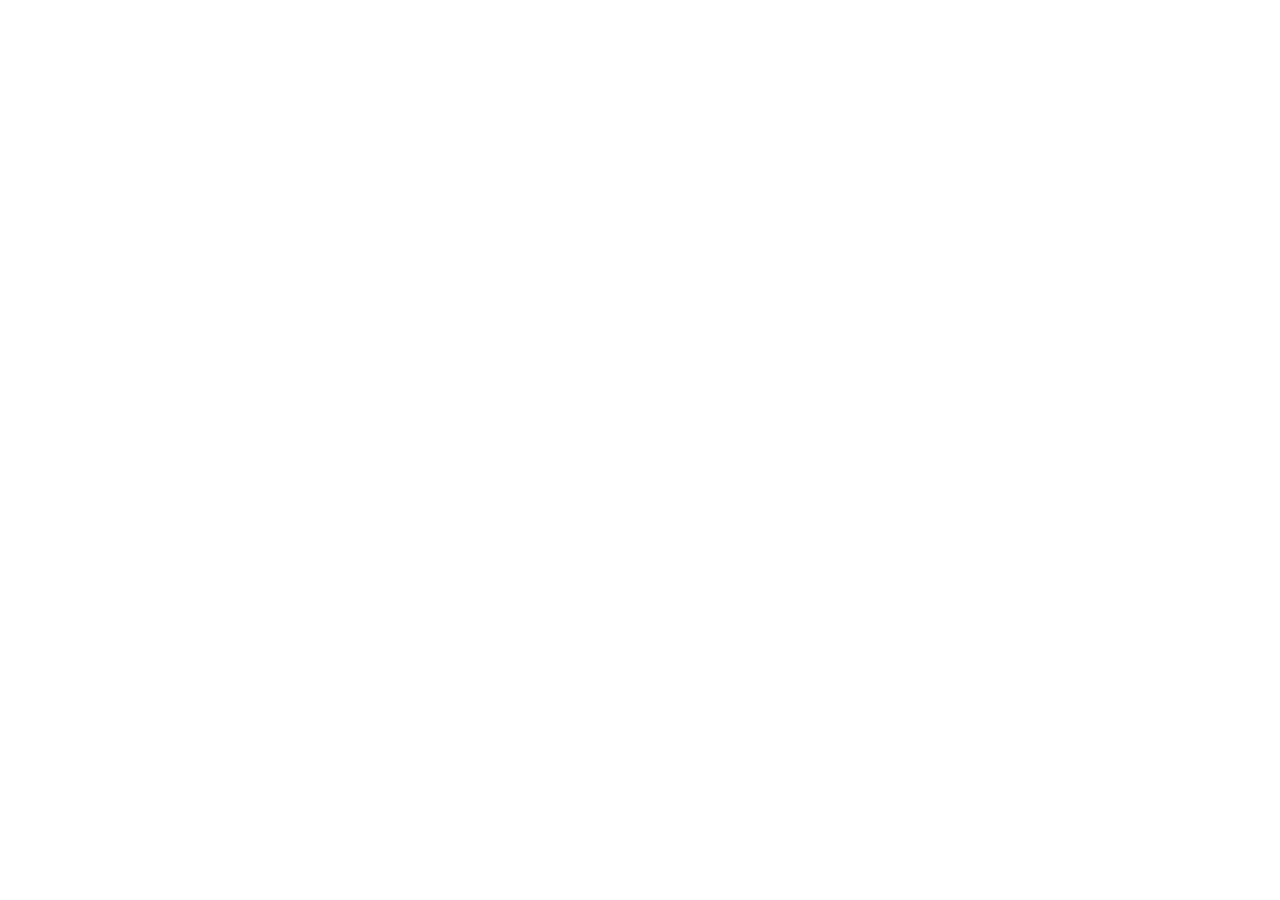
